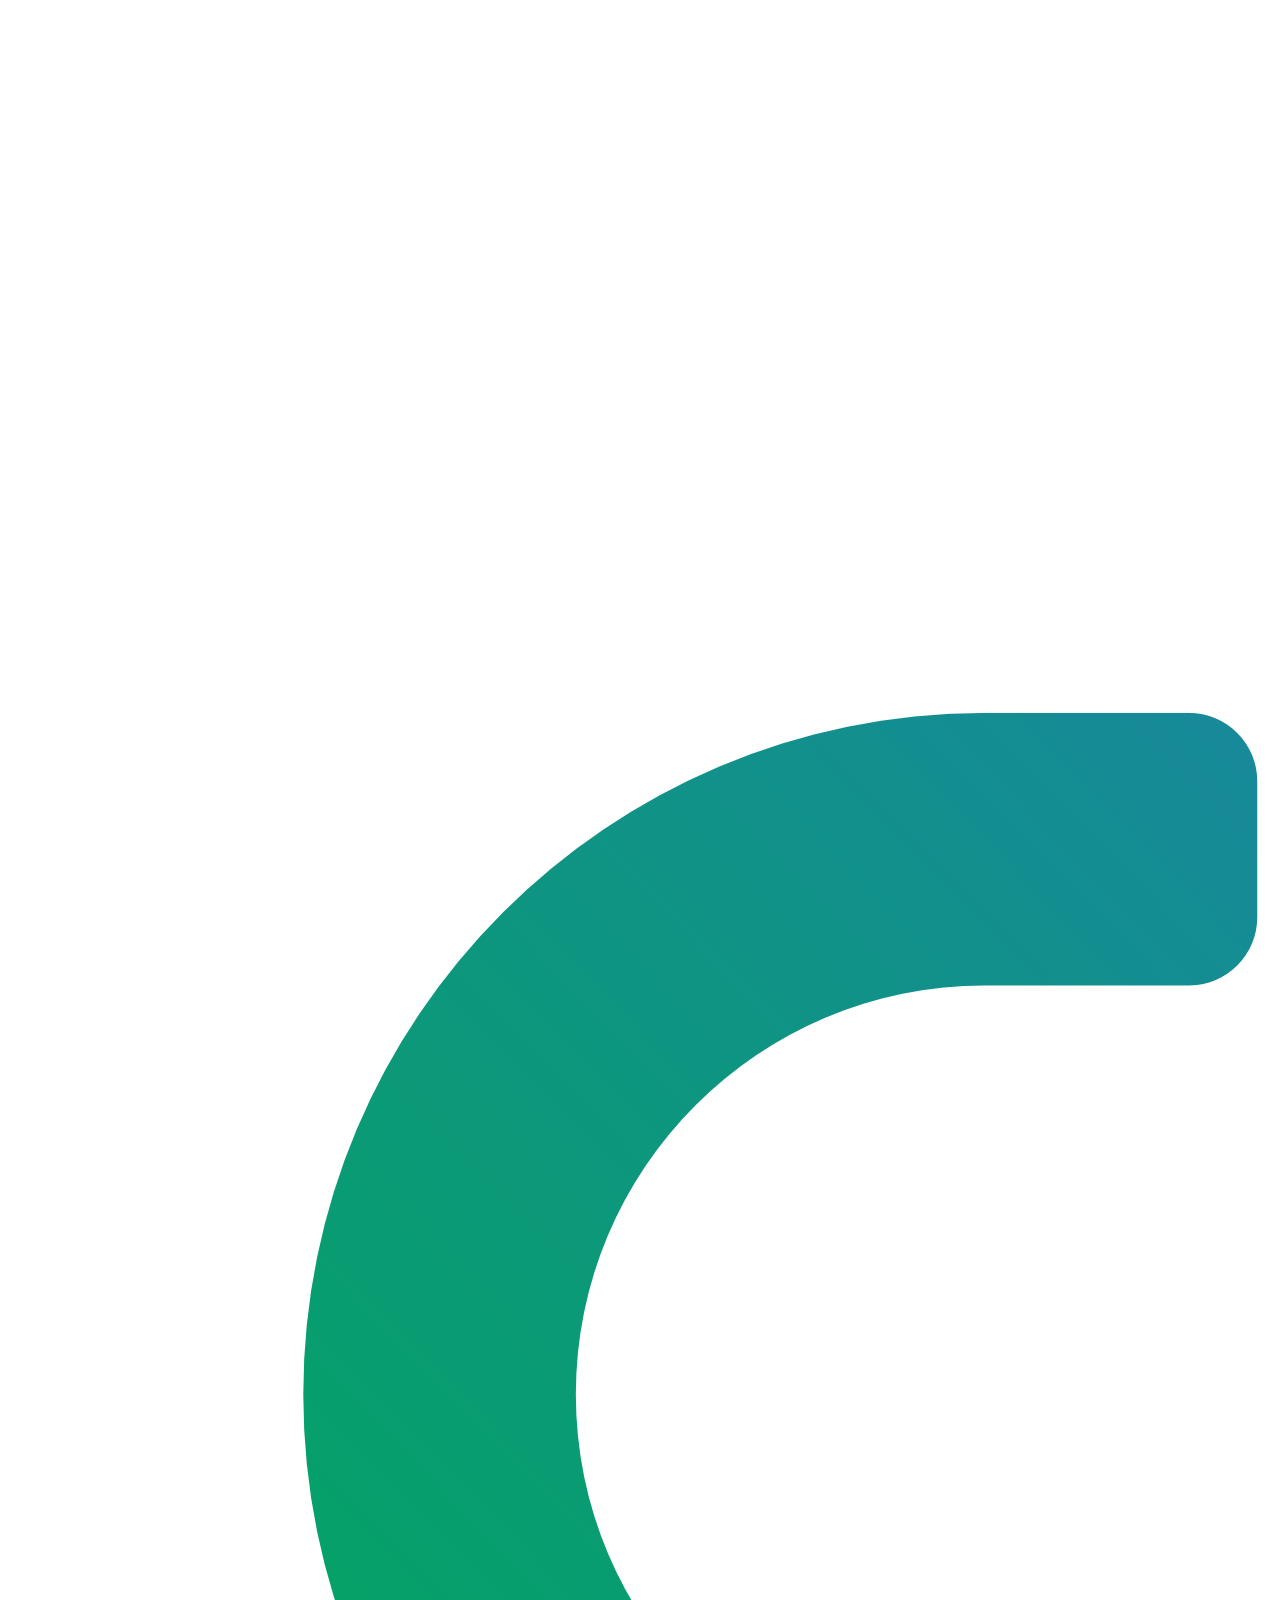
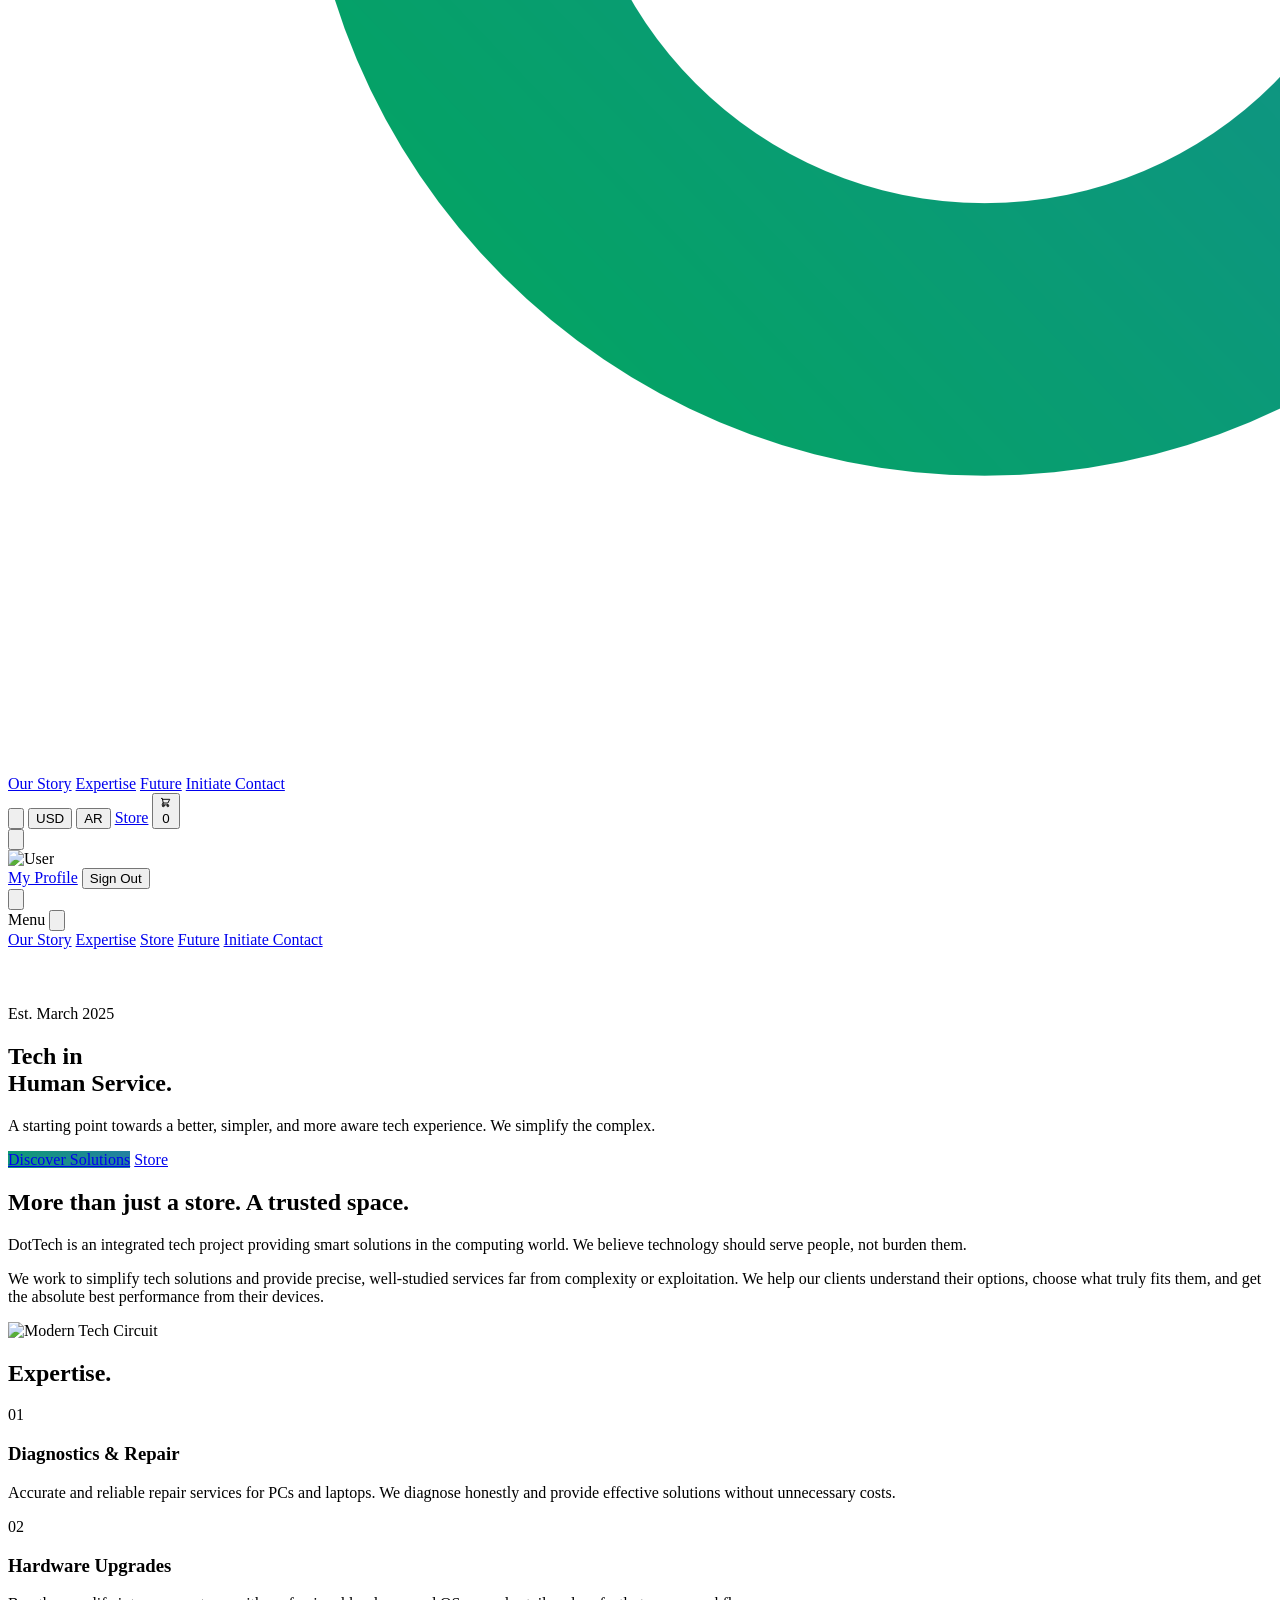
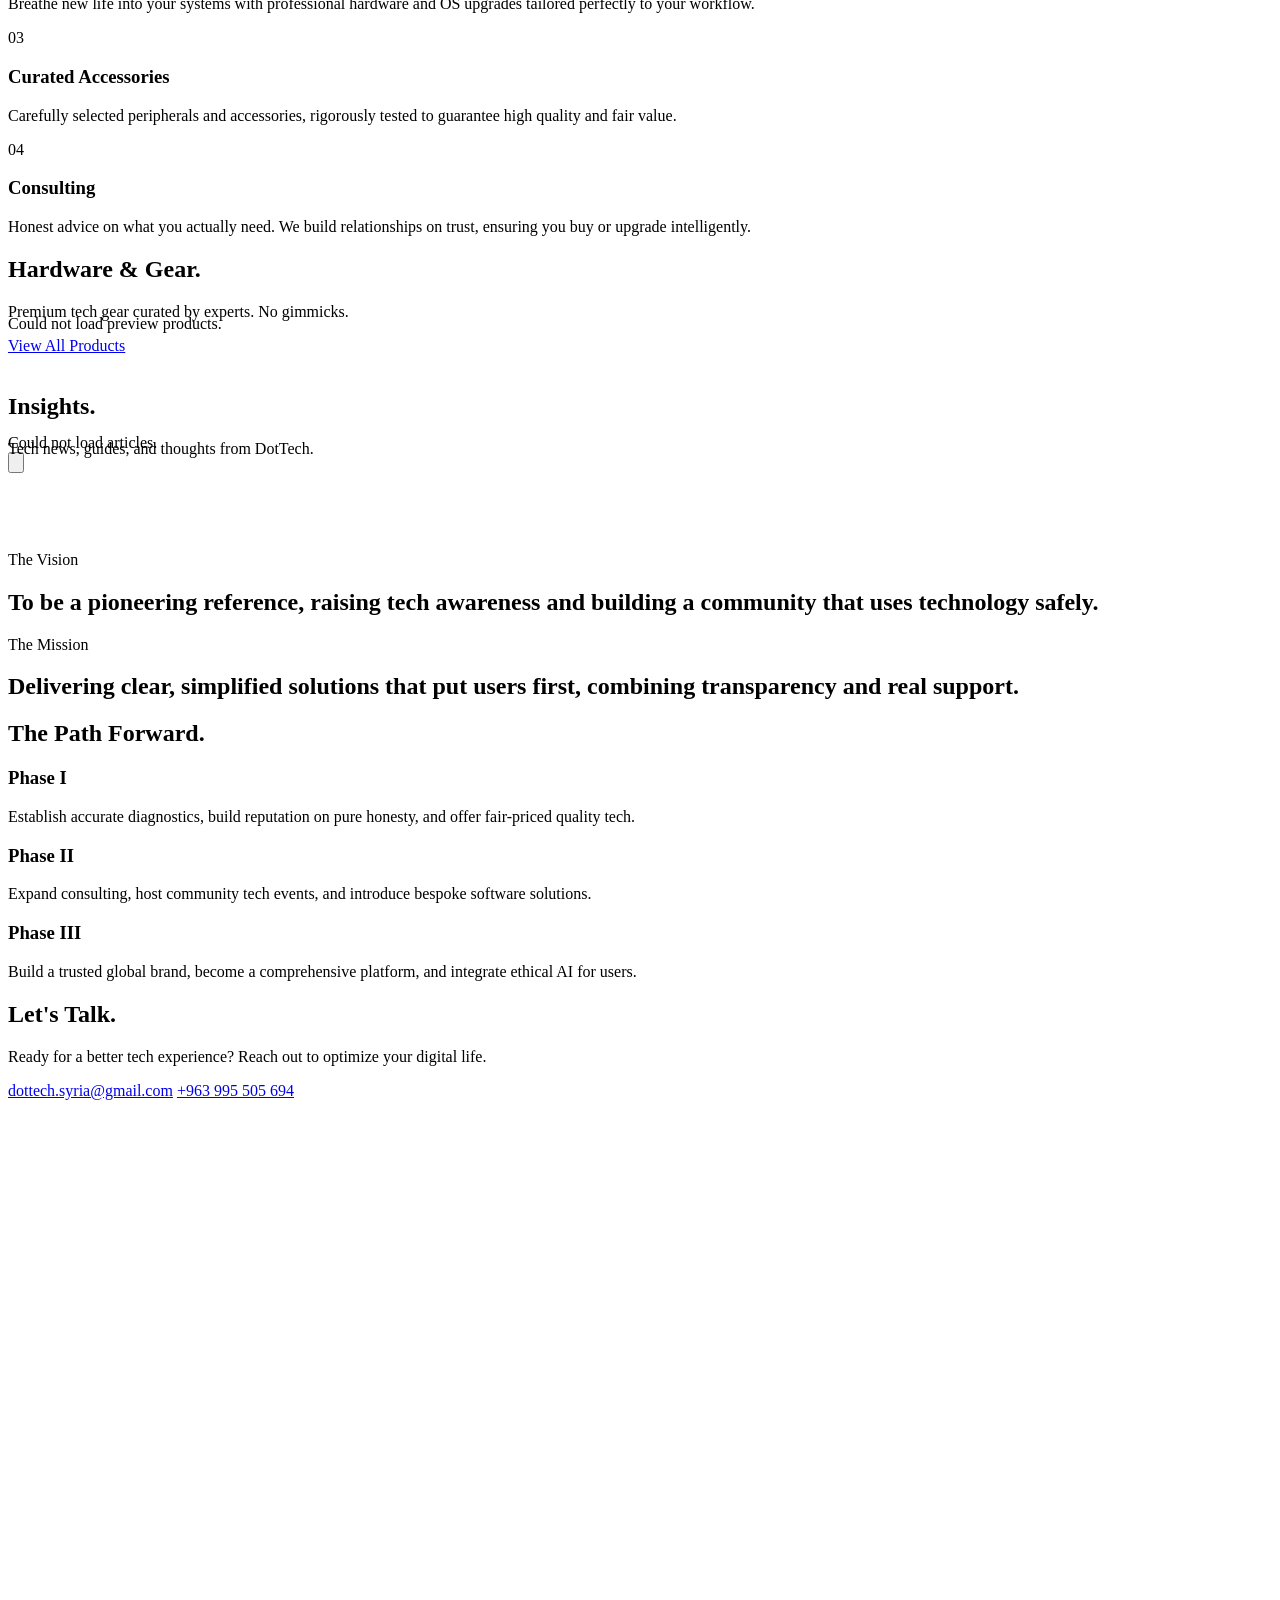
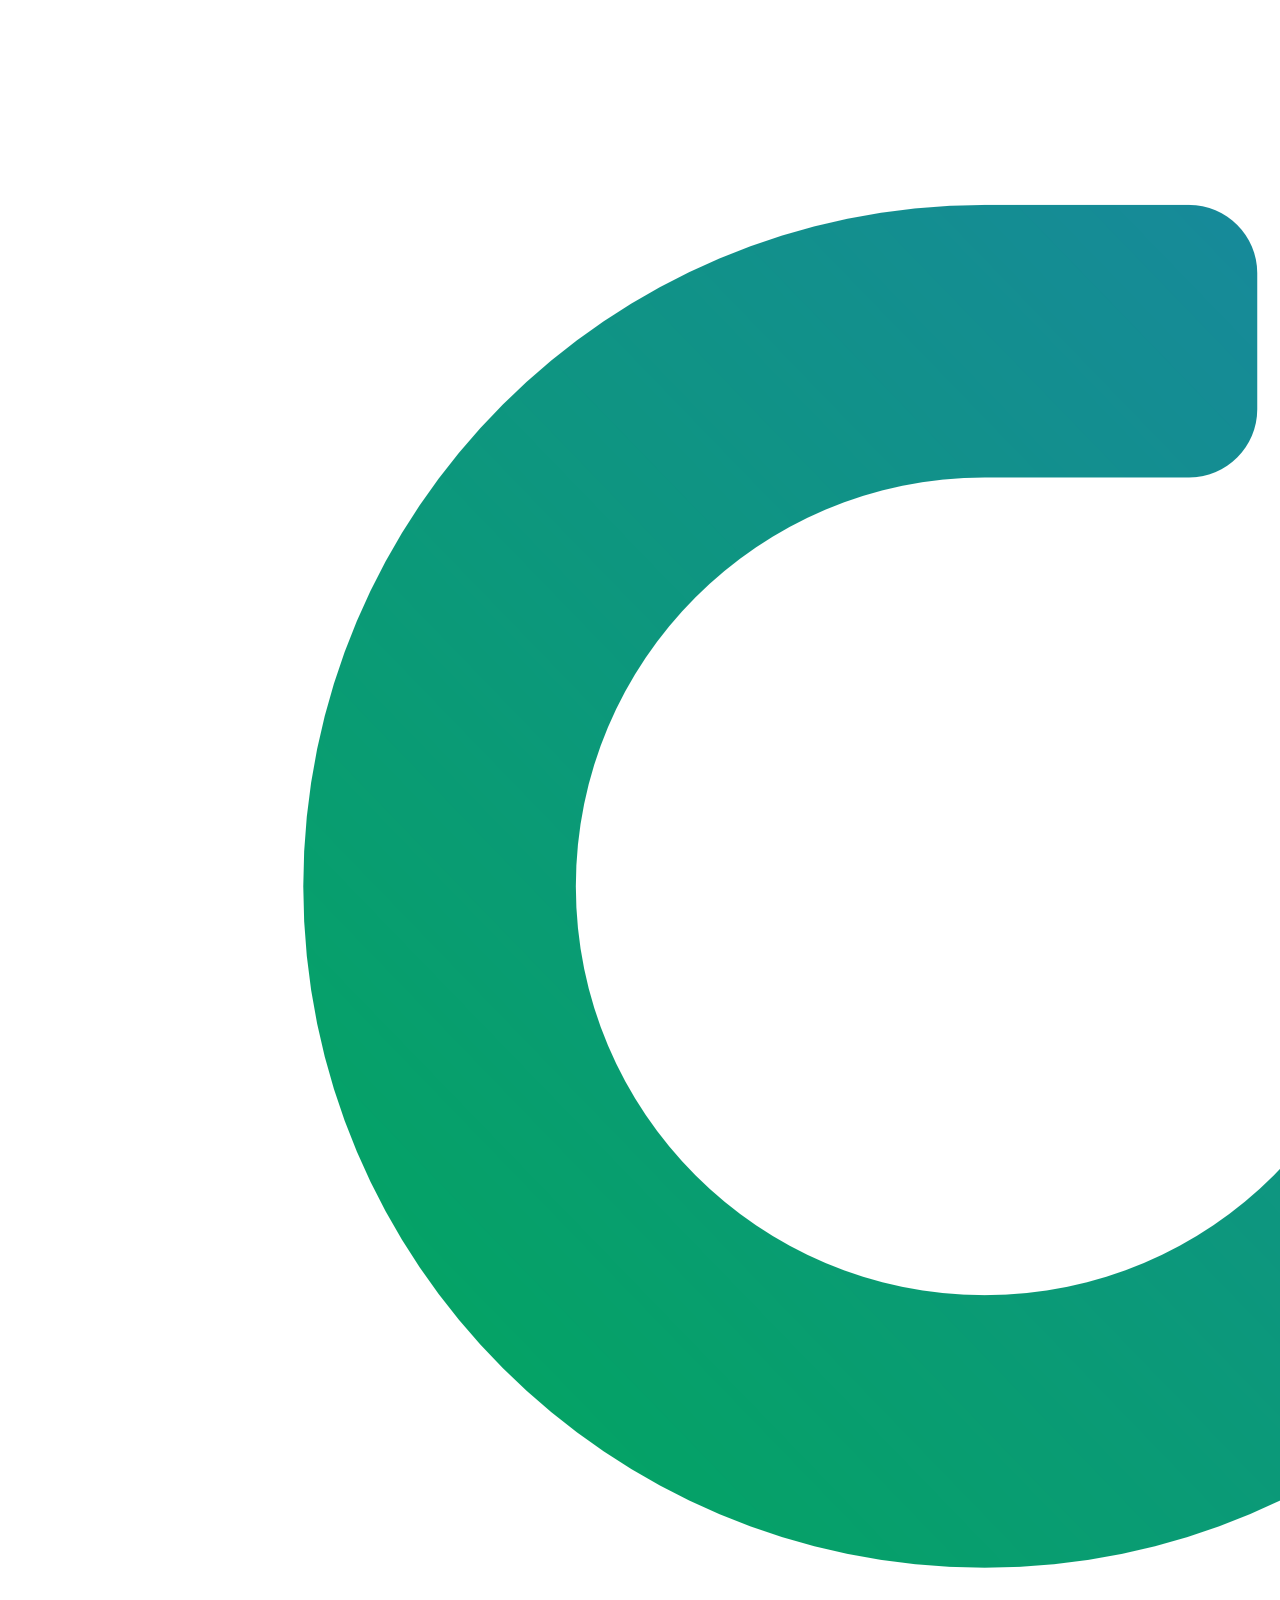
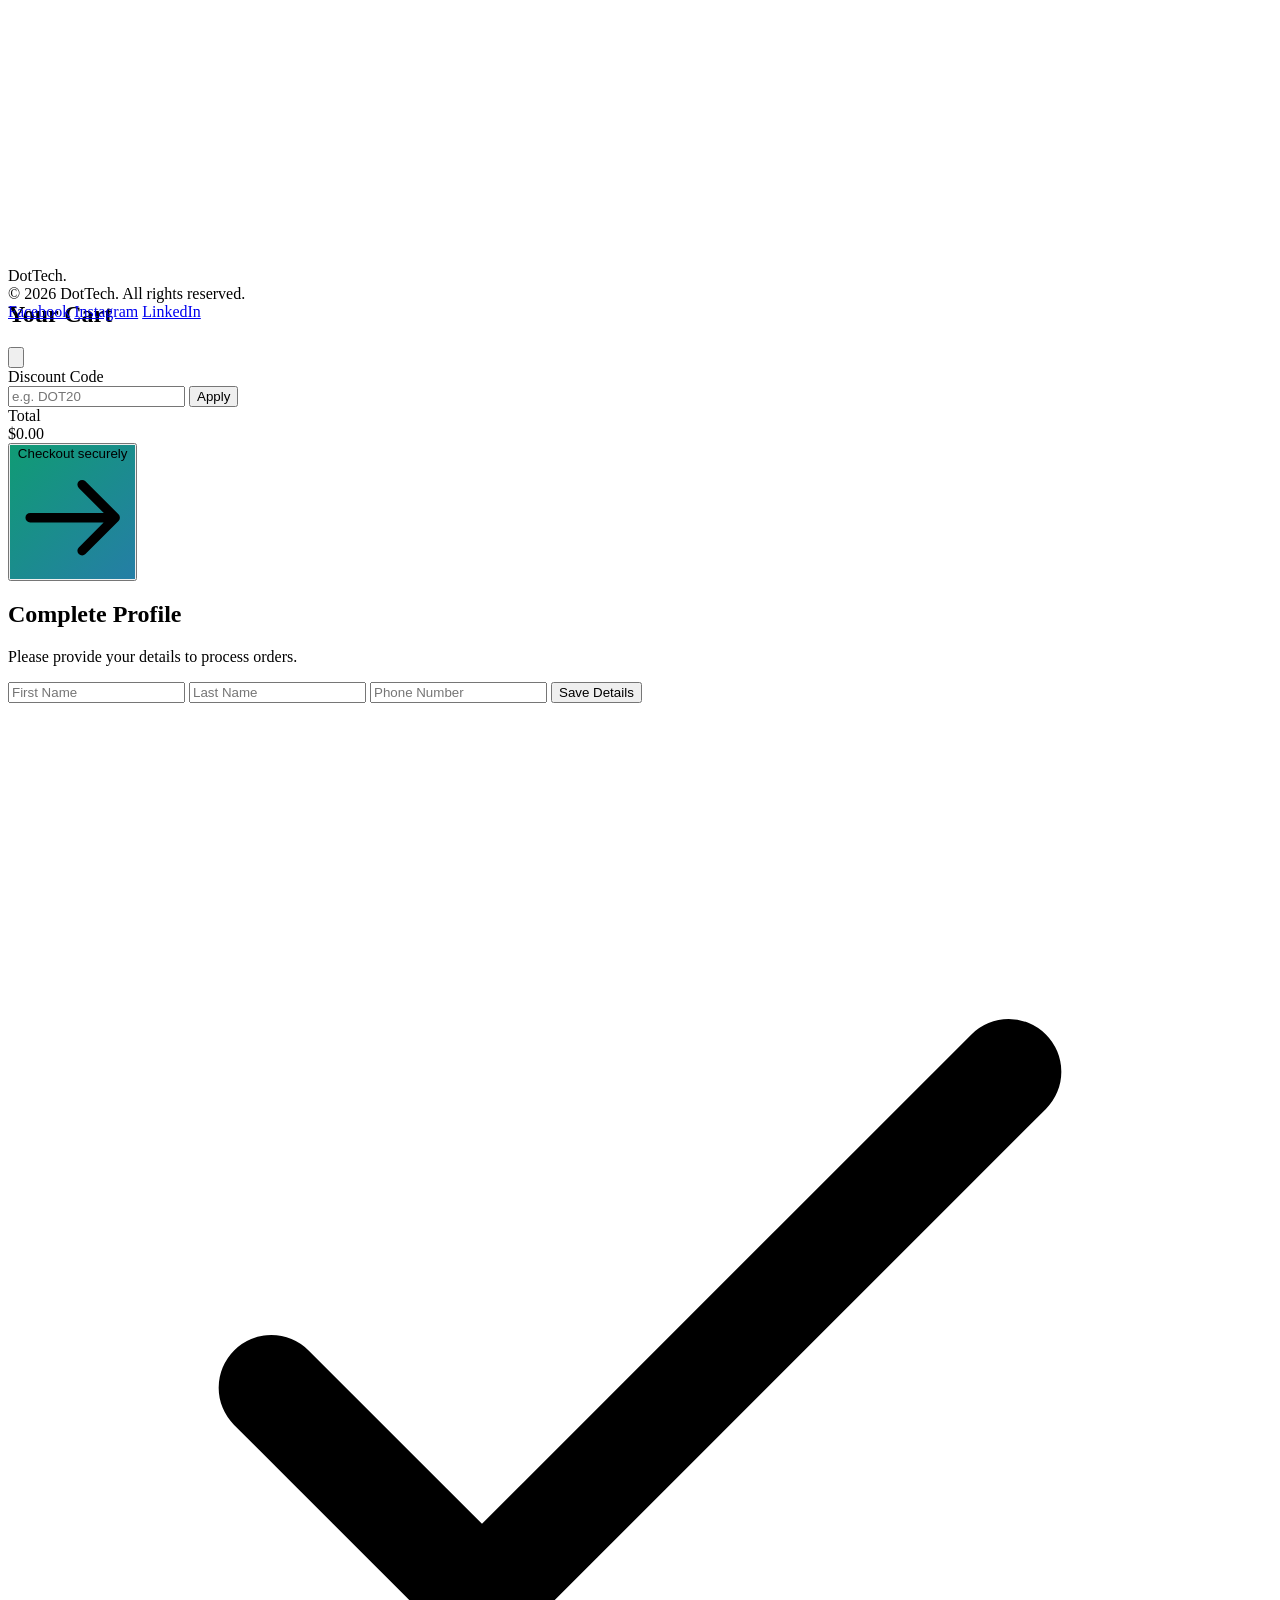
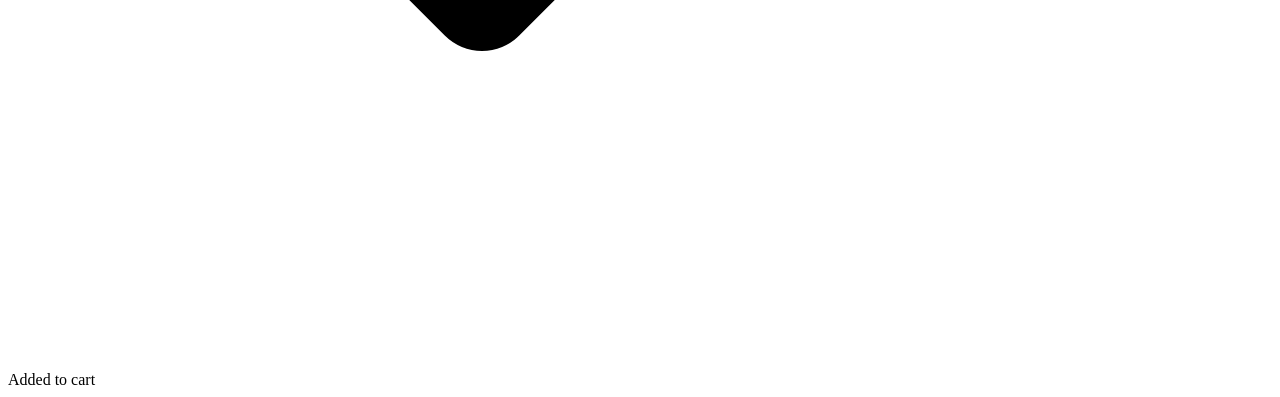
==== index.html @ 460f8773 "Update index.html" ====
<!DOCTYPE html>
<html lang="en" dir="ltr" class="scroll-smooth">
<head>
    <meta charset="UTF-8">
    <meta name="viewport" content="width=device-width, initial-scale=1.0">
    <title>DotTech | The Future of Tech</title>
    
    <!-- Next-Gen Typography -->
    <link rel="preconnect" href="https://fonts.googleapis.com">
    <link rel="preconnect" href="https://fonts.gstatic.com" crossorigin>
    <link href="https://fonts.googleapis.com/css2?family=Inter:wght@300;400;500&family=Outfit:wght@200;400;600;800&family=Tajawal:wght@300;400;500;700;800&display=swap" rel="stylesheet">
    
    <!-- Markdown Parser -->
    <script src="https://cdn.jsdelivr.net/npm/marked/marked.min.js"></script>

    <!-- Tailwind CSS -->
    <script src="https://cdn.tailwindcss.com"></script>
    <script>
        tailwind.config = {
            darkMode: 'class',
            theme: {
                extend: {
                    colors: {
                        brand: { green: '#109B74', teal: '#1B8A98', blue: '#257EA6' }
                    },
                    fontFamily: {
                        sans: ['Inter', 'sans-serif'],
                        display: ['Outfit', 'sans-serif'],
                        arabic: ['Tajawal', 'sans-serif'],
                    }
                }
            }
        }
    </script>
    <style>
        .btn-elegant {
            position: relative;
            overflow: hidden;
            transition: all 0.5s ease;
            z-index: 1;
        }
        
        .btn-elegant::before {
            content: '';
            position: absolute;
            top: 0;
            left: 0;
            width: 100%;
            height: 100%;
            background: linear-gradient(135deg, #109B74 0%, #257EA6 100%);
            z-index: -1;
            transition: opacity 0.5s ease;
            opacity: 1;
        }
        
        .btn-elegant:hover::before { opacity: 0.8; }

        html.dark body { background-color: #050505; color: #f3f4f6; }
        html.dark .glass-nav { background: rgba(5, 5, 5, 0.85) !important; border-bottom-color: rgba(255, 255, 255, 0.05) !important; }
        
        html.dark .bg-white\/80 { background-color: rgba(10, 10, 10, 0.8) !important; }
        html.dark .bg-white\/50 { background-color: rgba(10, 10, 10, 0.5) !important; border-color: rgba(255,255,255,0.1) !important; }
        html.dark .bg-white\/90 { background-color: rgba(10, 10, 10, 0.9) !important; border-color: rgba(255,255,255,0.05) !important; }
        html.dark .bg-\[\#FAFAFA\]\/90 { background-color: rgba(15, 15, 15, 0.9) !important; }
        
        html.dark .bg-white, html.dark #profile-modal-inner, html.dark #article-modal-inner, html.dark #user-dropdown, html.dark #mobile-menu, html.dark #cart-drawer { background-color: #0a0a0a !important; border-color: rgba(255,255,255,0.08) !important; }
        html.dark .bg-gray-50 { background-color: #111111 !important; }
        html.dark .bg-\[\#FAFAFA\] { background-color: #111111 !important; }
        
        html.dark .text-gray-900, html.dark .text-gray-800 { color: #ffffff !important; }
        html.dark .text-gray-700 { color: #f4f4f5 !important; }
        html.dark .text-gray-600, html.dark .text-gray-500 { color: #a1a1aa !important; }
        html.dark .text-gray-400 { color: #888888 !important; }
        
        html.dark .border-gray-100, html.dark .border-gray-200, html.dark .border-gray-300 { border-color: rgba(255,255,255,0.08) !important; }
        
        html.dark input, html.dark select, html.dark textarea { background-color: #111111 !important; border-color: rgba(255,255,255,0.1) !important; color: #ffffff !important; }
        html.dark input:focus, html.dark select:focus, html.dark textarea:focus { border-color: #109B74 !important; background-color: #151515 !important; }
        
        html.dark .product-card, html.dark .bento-card { background: #111111 !important; border-color: rgba(255, 255, 255, 0.05) !important; }
        html.dark .product-card:hover, html.dark .bento-card:hover { border-color: rgba(16, 155, 116, 0.4) !important; background: #151515 !important; }
        html.dark .product-img-wrapper, html.dark .bento-card .bg-gray-50 { background-color: #1a1a1a !important; }
        html.dark .hover\:bg-gray-50:hover, html.dark .hover\:bg-gray-100:hover { background-color: #1a1a1a !important; }
        
        html.dark #cart-items-container .bg-white { background-color: #111111 !important; border-color: rgba(255,255,255,0.05) !important; }
        
        html.dark .markdown-body h1, html.dark .markdown-body h2, html.dark .markdown-body h3, html.dark .markdown-body strong { color: #ffffff !important; }
        html.dark .markdown-body p, html.dark .markdown-body ul, html.dark .markdown-body ol { color: #a1a1aa !important; }
        
        html.dark .logo-img { filter: none !important; }

        html.dark .mix-blend-multiply { mix-blend-mode: normal !important; }
        html.dark .product-img-wrapper, html.dark .bento-card .bg-gray-50, html.dark #cart-items-container img { background-color: #f8f9fa !important; padding: 0.5rem; }

        #canvas-container { position: fixed; top: 0; left: 0; width: 100vw; height: 100vh; z-index: -10; pointer-events: none; opacity: 0.5; }
        .custom-scrollbar::-webkit-scrollbar { width: 6px; }
        
        html.dark .service-row { border-color: rgba(255,255,255,0.08); }
        html.dark .service-row:hover { border-color: #109B74; }

        .reveal { opacity: 100; transform: translateY(40px); transition: all 1.2s cubic-bezier(0.16, 1, 0.3, 1); }
        .reveal.active { opacity: 1; transform: translateY(0); }
        .delay-100 { transition-delay: 100ms; }
        .delay-200 { transition-delay: 200ms; }
    </style>
</head>
<body class="bg-white text-gray-900 transition-colors duration-300">

    <div id="canvas-container"></div>

    <nav class="fixed w-full top-0 z-50 glass-nav transition-all duration-300">
        <div class="max-w-screen-2xl mx-auto px-6 lg:px-12 py-4 flex items-center justify-between">
            <a href="index.html" class="flex items-center gap-3 group">
                <img src="./logo.png" alt="DotTech Logo" class="h-7 sm:h-8 object-contain transition-transform group-hover:scale-105 logo-img" onerror="this.outerHTML='<span class=\'font-display font-bold text-2xl tracking-tighter text-gradient\'>DotTech.</span>'">
            </a>
            
            <div class="hidden md:flex items-center gap-8 lg:gap-10 font-sans text-sm font-medium tracking-wide">
                <a href="#about" class="text-gray-900 hover:text-brand-green transition-colors" data-i18n="nav_story">Our Story</a>
                <a href="#services" class="text-gray-900 hover:text-brand-green transition-colors" data-i18n="nav_expertise">Expertise</a>
                <a href="#vision" class="text-gray-900 hover:text-brand-green transition-colors" data-i18n="nav_future">Future</a>
                <a href="#contact" class="text-gray-900 hover:text-brand-green transition-colors" data-i18n="nav_contact">Initiate Contact</a>
            </div>

            <div class="flex items-center gap-5">
                <button onclick="toggleTheme()" id="theme-toggle-btn" class="text-gray-500 hover:text-brand-green transition-colors p-1"></button>

                <!-- Added Currency Toggle to Match Store -->
                <button onclick="toggleCurrency()" id="curr-toggle-btn" class="font-sans text-xs font-bold tracking-widest px-2 py-1.5 rounded-md hover:bg-gray-100 dark:hover:bg-gray-800 transition-all text-gray-600 dark:text-gray-400 hidden md:block">USD</button>

                <button onclick="toggleLanguage()" id="lang-toggle-btn" class="font-sans text-xs font-bold tracking-widest uppercase border border-gray-300 dark:border-gray-700 px-3 py-1 rounded-full hover:border-brand-green hover:text-brand-green transition-all">AR</button>
                <a href="store.html" class="hidden md:block text-sm font-medium tracking-wide hover:text-brand-green transition-colors" data-i18n="nav_store">Store</a>
                
                <button onclick="toggleCart()" class="relative text-gray-900 hover:text-brand-green transition-colors group ml-2">
                    <svg class="w-5 h-5 transition-transform group-hover:scale-110" fill="none" stroke="currentColor" viewBox="0 0 24 24"><path stroke-linecap="round" stroke-linejoin="round" stroke-width="2" d="M3 3h2l.4 2M7 13h10l4-8H5.4M7 13L5.4 5M7 13l-2.293 2.293c-.63.63-.184 1.707.707 1.707H17m0 0a2 2 0 100 4 2 2 0 000-4zm-8 2a2 2 0 11-4 0 2 2 0 014 0z"></path></svg>
                    <span id="cart-badge" class="absolute -top-1.5 -right-2 bg-brand-green text-white text-[9px] font-bold px-1.5 py-0.5 rounded-full shadow-sm">0</span>
                </button>

                <div class="relative pl-4 ml-2 border-l border-gray-200 dark:border-gray-700" id="auth-wrapper">
                    <button id="auth-login-btn" onclick="window.location.href='auth.html'" class="text-gray-900 hover:text-brand-green transition-all hover:scale-110 flex items-center">
                        <svg class="w-5 h-5" fill="none" stroke="currentColor" viewBox="0 0 24 24"><path stroke-linecap="round" stroke-linejoin="round" stroke-width="2" d="M16 7a4 4 0 11-8 0 4 4 0 018 0zM12 14a7 7 0 00-7 7h14a7 7 0 00-7-7z"></path></svg>
                    </button>
                    <div id="user-profile-menu" class="hidden items-center cursor-pointer group" onclick="toggleUserDropdown()">
                        <img id="user-avatar" src="" class="w-7 h-7 rounded-full border border-gray-200 dark:border-gray-700 object-cover" alt="User">
                        <div id="user-dropdown" class="absolute top-10 ltr:right-0 rtl:left-0 bg-white border border-gray-100 rounded-xl shadow-xl py-2 w-48 hidden opacity-0 transition-opacity">
                            <a href="profile.html" class="block w-full text-left px-4 py-2 text-sm text-gray-700 hover:bg-gray-50 hover:text-brand-green transition-colors border-b border-gray-50 dark:border-gray-800">My Profile</a>
                            <button onclick="window.authAPI.logout()" class="w-full text-left px-4 py-2 text-sm text-red-600 hover:bg-red-50 dark:hover:bg-red-900/20 transition-colors">Sign Out</button>
                        </div>
                    </div>
                </div>

                <button onclick="toggleMobileMenu()" class="lg:hidden text-gray-900 hover:text-brand-green transition-colors pl-2">
                    <svg class="w-6 h-6" fill="none" stroke="currentColor" viewBox="0 0 24 24"><path stroke-linecap="round" stroke-linejoin="round" stroke-width="2" d="M4 6h16M4 12h16M4 18h16"></path></svg>
                </button>
            </div>
        </div>
    </nav>
    <div id="mobile-menu" class="fixed inset-0 bg-white/95 backdrop-blur-md z-[100] transform translate-x-full rtl:-translate-x-full transition-transform duration-300 flex flex-col hidden dark:bg-[#050505]/95">
        <div class="p-6 flex items-center justify-between border-b border-gray-100 dark:border-gray-800">
            <span class="font-display font-bold text-2xl text-gradient">Menu</span>
            <button onclick="toggleMobileMenu()" class="p-2 text-gray-500 hover:text-gray-900 hover:bg-gray-100 dark:hover:bg-gray-800 rounded-full transition-colors"><svg class="w-6 h-6" fill="none" stroke="currentColor" viewBox="0 0 24 24"><path stroke-linecap="round" stroke-linejoin="round" stroke-width="2" d="M6 18L18 6M6 6l12 12"></path></svg></button>
        </div>
        <div class="flex flex-col p-6 gap-6 font-display text-xl">
            <a href="index.html#about" onclick="toggleMobileMenu()" class="text-gray-900 hover:text-brand-green" data-i18n="nav_story">Our Story</a>
            <a href="index.html#services" onclick="toggleMobileMenu()" class="text-gray-900 hover:text-brand-green" data-i18n="nav_expertise">Expertise</a>
            <a href="store.html" onclick="toggleMobileMenu()" class="text-brand-green" data-i18n="nav_store">Store</a>
            <a href="index.html#vision" onclick="toggleMobileMenu()" class="text-gray-900 hover:text-brand-green" data-i18n="nav_future">Future</a>
            <a href="index.html#contact" onclick="toggleMobileMenu()" class="text-gray-900 hover:text-brand-green" data-i18n="nav_contact">Initiate Contact</a>
        </div>
    </div>

    <!-- Hero Section -->
    <section class="relative pt-32 md:pt-40 lg:pt-56 pb-20 lg:pb-32">
        <div class="max-w-screen-2xl mx-auto px-6 lg:px-12 w-full">
            <div class="max-w-4xl reveal">
                <p class="font-sans text-brand-teal tracking-[0.2em] text-sm font-medium uppercase mb-6" data-i18n="hero_est">Est. March 2025</p>
                <h1 class="font-display text-5xl md:text-7xl lg:text-[7.5rem] font-semibold leading-[1.1] md:leading-[0.9] tracking-tighter text-gray-900 mb-8" data-i18n="hero_title">
                    Tech in <br>
                    <span class="text-gradient italic font-light">Human</span> Service.
                </h1>
                <p class="font-sans text-lg md:text-xl text-gray-500 max-w-xl font-light leading-relaxed mb-12" data-i18n="hero_desc">
                    A starting point towards a better, simpler, and more aware tech experience. We simplify the complex.
                </p>
                <div class="flex gap-4 flex-wrap">
                    <a href="#services" class="btn-elegant text-white px-8 md:px-10 py-3 md:py-4 rounded-full font-sans text-xs md:text-sm tracking-widest uppercase transition-transform hover:scale-105 inline-block shadow-2xl shadow-brand-green/20" data-i18n="hero_btn">
                        Discover Solutions
                    </a>
                    <a href="store.html" class="px-8 md:px-10 py-3 md:py-4 rounded-full font-sans text-xs md:text-sm tracking-widest uppercase transition-all inline-block border border-gray-300 text-gray-800 dark:border-gray-700 dark:text-gray-300 hover:border-gray-800 hover:bg-gray-50 dark:hover:bg-gray-800 bg-white/50 dark:bg-black/50 backdrop-blur-sm" data-i18n="nav_store">
                        Store
                    </a>
                </div>
            </div>
        </div>
    </section>

    <!-- Sections (Truncated for brevity, perfectly working as before) -->
    <!-- ... About, Services ... -->
    <section id="about" class="py-24 md:py-32 lg:py-40 bg-white/80 backdrop-blur-md border-t border-gray-100">
        <div class="max-w-screen-2xl mx-auto px-6 lg:px-12">
            <div class="grid lg:grid-cols-2 gap-12 lg:gap-24 items-center">
                <div class="reveal">
                    <h2 class="font-display text-3xl md:text-4xl lg:text-5xl font-semibold tracking-tight mb-6 md:mb-8" data-i18n="about_title">More than just a store. A trusted space.</h2>
                    <p class="font-sans text-lg md:text-xl text-gray-500 font-light leading-relaxed mb-6" data-i18n="about_p1">
                        DotTech is an integrated tech project providing smart solutions in the computing world. We believe technology should serve people, not burden them. 
                    </p>
                    <p class="font-sans text-base md:text-lg text-gray-400 font-light leading-relaxed" data-i18n="about_p2">
                        We work to simplify tech solutions and provide precise, well-studied services far from complexity or exploitation. We help our clients understand their options, choose what truly fits them, and get the absolute best performance from their devices.
                    </p>
                </div>
                <div class="reveal delay-100 relative mt-8 lg:mt-0">
                    <div class="absolute -right-4 md:-right-6 -bottom-4 md:-bottom-6 w-24 md:w-32 h-24 md:h-32 bg-brand-green/10 rounded-full blur-xl md:blur-2xl"></div>
                    <img src="https://images.unsplash.com/photo-1518770660439-4636190af475?q=80&w=2070&auto=format&fit=crop" alt="Modern Tech Circuit" class="w-full aspect-[4/3] object-cover img-mask relative z-10 filter grayscale-[20%] hover:grayscale-0 transition-all duration-700 rounded-3xl shadow-xl">
                </div>
            </div>
        </div>
    </section>

    <!-- Services ... -->
    <section id="services" class="py-24 md:py-32 lg:py-40 bg-[#FAFAFA]/90 backdrop-blur-md">
        <div class="max-w-screen-2xl mx-auto px-6 lg:px-12">
            <div class="mb-16 md:mb-24 reveal">
                <h2 class="font-display text-4xl md:text-5xl lg:text-7xl font-semibold tracking-tighter" data-i18n="srv_title">Expertise.</h2>
            </div>
            <div class="border-t border-gray-200 dark:border-gray-800">
                <div class="service-row py-8 md:py-12 flex flex-col md:flex-row md:items-center justify-between gap-4 md:gap-6 reveal">
                    <div class="flex items-start gap-4 md:gap-8 md:w-1/2">
                        <span class="service-num font-display text-xs md:text-sm font-bold tracking-widest text-gray-300 dark:text-gray-600 mt-1 md:mt-2 transition-colors">01</span>
                        <h3 class="font-display text-2xl md:text-3xl lg:text-4xl font-medium tracking-tight" data-i18n="srv_1_t">Diagnostics & Repair</h3>
                    </div>
                    <div class="md:w-1/2"><p class="font-sans text-base md:text-lg text-gray-500 font-light leading-relaxed" data-i18n="srv_1_d">Accurate and reliable repair services for PCs and laptops. We diagnose honestly and provide effective solutions without unnecessary costs.</p></div>
                </div>
                <div class="service-row py-8 md:py-12 flex flex-col md:flex-row md:items-center justify-between gap-4 md:gap-6 reveal">
                    <div class="flex items-start gap-4 md:gap-8 md:w-1/2">
                        <span class="service-num font-display text-xs md:text-sm font-bold tracking-widest text-gray-300 dark:text-gray-600 mt-1 md:mt-2 transition-colors">02</span>
                        <h3 class="font-display text-2xl md:text-3xl lg:text-4xl font-medium tracking-tight" data-i18n="srv_2_t">Hardware Upgrades</h3>
                    </div>
                    <div class="md:w-1/2"><p class="font-sans text-base md:text-lg text-gray-500 font-light leading-relaxed" data-i18n="srv_2_d">Breathe new life into your systems with professional hardware and OS upgrades tailored perfectly to your workflow.</p></div>
                </div>
                <div class="service-row py-8 md:py-12 flex flex-col md:flex-row md:items-center justify-between gap-4 md:gap-6 reveal">
                    <div class="flex items-start gap-4 md:gap-8 md:w-1/2">
                        <span class="service-num font-display text-xs md:text-sm font-bold tracking-widest text-gray-300 dark:text-gray-600 mt-1 md:mt-2 transition-colors">03</span>
                        <h3 class="font-display text-2xl md:text-3xl lg:text-4xl font-medium tracking-tight" data-i18n="srv_3_t">Curated Accessories</h3>
                    </div>
                    <div class="md:w-1/2"><p class="font-sans text-base md:text-lg text-gray-500 font-light leading-relaxed" data-i18n="srv_3_d">Carefully selected peripherals and accessories, rigorously tested to guarantee high quality and fair value.</p></div>
                </div>
                <div class="service-row py-8 md:py-12 flex flex-col md:flex-row md:items-center justify-between gap-4 md:gap-6 reveal">
                    <div class="flex items-start gap-4 md:gap-8 md:w-1/2">
                        <span class="service-num font-display text-xs md:text-sm font-bold tracking-widest text-gray-300 dark:text-gray-600 mt-1 md:mt-2 transition-colors">04</span>
                        <h3 class="font-display text-2xl md:text-3xl lg:text-4xl font-medium tracking-tight" data-i18n="srv_4_t">Consulting</h3>
                    </div>
                    <div class="md:w-1/2"><p class="font-sans text-base md:text-lg text-gray-500 font-light leading-relaxed" data-i18n="srv_4_d">Honest advice on what you actually need. We build relationships on trust, ensuring you buy or upgrade intelligently.</p></div>
                </div>
            </div>
        </div>
    </section>

    <!-- Store Preview -->
    <section class="py-24 md:py-32 lg:py-40 bg-white/80 backdrop-blur-md relative border-t border-gray-100">
        <div class="max-w-screen-2xl mx-auto px-6 lg:px-12">
            <div class="flex flex-col md:flex-row md:items-end justify-between mb-16 md:mb-20 reveal gap-4 md:gap-6">
                <div>
                    <h2 class="font-display text-4xl md:text-5xl lg:text-7xl font-semibold tracking-tighter" data-i18n="store_title">Hardware & Gear.</h2>
                    <p class="font-sans text-lg md:text-xl text-gray-500 font-light mt-2 md:mt-4" data-i18n="store_desc">Premium tech gear curated by experts. No gimmicks.</p>
                </div>
                <a href="store.html" class="font-sans text-sm font-bold tracking-widest uppercase border-b border-gray-900 pb-1 hover:text-brand-green hover:border-brand-green transition-colors w-fit" data-i18n="store_view_all">View All Products</a>
            </div>
            <div id="preview-store-grid" class="grid grid-cols-1 sm:grid-cols-2 lg:grid-cols-4 gap-6 md:gap-8">
                <div class="col-span-full text-center py-10 text-gray-400 font-sans">Loading featured products...</div>
            </div>
        </div>
    </section>

    <!-- Articles Preview -->
    <section class="py-24 md:py-32 lg:py-40 bg-[#FAFAFA]/90 backdrop-blur-md relative border-t border-gray-100">
        <div class="max-w-screen-2xl mx-auto px-6 lg:px-12">
            <div class="mb-16 md:mb-20 reveal">
                <h2 class="font-display text-4xl md:text-5xl lg:text-7xl font-semibold tracking-tighter">Insights.</h2>
                <p class="font-sans text-lg md:text-xl text-gray-500 font-light mt-2 md:mt-4">Tech news, guides, and thoughts from DotTech.</p>
            </div>
            <div id="articles-grid" class="grid grid-cols-1 md:grid-cols-2 lg:grid-cols-3 gap-6 md:gap-8">
                <div class="col-span-full text-center py-10 text-gray-400 font-sans">Loading articles...</div>
            </div>
        </div>
    </section>

    <div id="article-modal" class="fixed inset-0 z-[120] hidden items-center justify-center opacity-0 transition-opacity duration-300 p-4 sm:p-6">
        <div class="absolute inset-0 bg-black/60 backdrop-blur-sm" onclick="closeArticleModal()"></div>
        <div class="bg-white rounded-3xl w-full max-w-4xl relative z-10 shadow-2xl flex flex-col max-h-[90vh] transform scale-95 transition-transform duration-300" id="article-modal-inner">
            <button onclick="closeArticleModal()" class="absolute top-4 right-4 z-20 p-2 bg-black/50 text-white rounded-full hover:bg-black/70 transition-colors backdrop-blur-md">
                <svg class="w-6 h-6" fill="none" stroke="currentColor" viewBox="0 0 24 24"><path stroke-linecap="round" stroke-linejoin="round" stroke-width="2" d="M6 18L18 6M6 6l12 12"></path></svg>
            </button>
            <div class="w-full h-48 md:h-64 lg:h-80 shrink-0">
                <img id="modal-img" src="" class="w-full h-full object-cover rounded-t-3xl">
            </div>
            <div class="p-6 sm:p-8 md:p-12 overflow-y-auto custom-scrollbar">
                <div class="text-brand-green text-xs md:text-sm font-bold tracking-widest uppercase mb-3 md:mb-4" id="modal-date"></div>
                <h2 class="font-display text-2xl sm:text-3xl md:text-4xl font-bold mb-6 md:mb-8 text-gray-900 leading-tight" id="modal-title"></h2>
                <div id="modal-content" class="font-sans text-base md:text-lg text-gray-600 font-light leading-relaxed markdown-body"></div>
            </div>
        </div>
    </div>

    <!-- Vision & Roadmap ... -->
    <section id="vision" class="py-24 md:py-32 lg:py-48 bg-white/90 backdrop-blur-md overflow-hidden border-t border-gray-100">
        <div class="max-w-screen-2xl mx-auto px-6 lg:px-12">
            <div class="grid md:grid-cols-2 gap-16 md:gap-24">
                <div class="reveal">
                    <p class="font-sans text-brand-green tracking-[0.2em] text-xs font-bold uppercase mb-6 md:mb-8" data-i18n="vis_label">The Vision</p>
                    <h2 class="font-display text-2xl md:text-3xl lg:text-4xl font-medium tracking-tight leading-tight text-gray-900" data-i18n="vis_desc">To be a pioneering reference, raising tech awareness and building a community that uses technology safely.</h2>
                </div>
                <div class="reveal delay-100 relative">
                    <div class="absolute -left-6 md:-left-12 -top-6 md:-top-12 w-16 md:w-24 h-16 md:h-24 border border-brand-teal rounded-full opacity-20"></div>
                    <p class="font-sans text-brand-blue tracking-[0.2em] text-xs font-bold uppercase mb-6 md:mb-8" data-i18n="mis_label">The Mission</p>
                    <h2 class="font-display text-2xl md:text-3xl lg:text-4xl font-medium tracking-tight leading-tight text-gray-900" data-i18n="mis_desc">Delivering clear, simplified solutions that put users first, combining transparency and real support.</h2>
                </div>
            </div>
        </div>
    </section>

    <section class="py-24 md:py-32 lg:py-48 bg-[#050505] text-white">
        <div class="max-w-screen-xl mx-auto px-6 lg:px-12">
            <h2 class="font-display text-4xl md:text-5xl lg:text-7xl font-semibold tracking-tighter mb-16 md:mb-24 reveal text-white" data-i18n="road_title">The Path Forward.</h2>
            <div class="grid md:grid-cols-3 gap-12 md:gap-8 relative">
                <div class="hidden md:block absolute top-6 left-0 w-full h-[1px] bg-gradient-to-r from-brand-green via-brand-blue to-transparent opacity-30"></div>
                <div class="reveal">
                    <div class="w-3 h-3 rounded-full bg-brand-green mb-6 md:mb-8 shadow-[0_0_15px_rgba(16,155,116,0.6)]"></div>
                    <h3 class="font-display text-xl md:text-2xl font-medium mb-3 md:mb-4" data-i18n="road_p1_t">Phase I</h3>
                    <p class="font-sans text-base md:text-lg text-gray-400 font-light leading-relaxed" data-i18n="road_p1_d">Establish accurate diagnostics, build reputation on pure honesty, and offer fair-priced quality tech.</p>
                </div>
                <div class="reveal delay-100">
                    <div class="w-3 h-3 rounded-full bg-brand-teal mb-6 md:mb-8 shadow-[0_0_15px_rgba(27,138,152,0.6)]"></div>
                    <h3 class="font-display text-xl md:text-2xl font-medium mb-3 md:mb-4" data-i18n="road_p2_t">Phase II</h3>
                    <p class="font-sans text-base md:text-lg text-gray-400 font-light leading-relaxed" data-i18n="road_p2_d">Expand consulting, host community tech events, and introduce bespoke software solutions.</p>
                </div>
                <div class="reveal delay-200">
                    <div class="w-3 h-3 rounded-full bg-brand-blue mb-6 md:mb-8 shadow-[0_0_15px_rgba(37,126,166,0.6)]"></div>
                    <h3 class="font-display text-xl md:text-2xl font-medium mb-3 md:mb-4" data-i18n="road_p3_t">Phase III</h3>
                    <p class="font-sans text-base md:text-lg text-gray-400 font-light leading-relaxed" data-i18n="road_p3_d">Build a trusted global brand, become a comprehensive platform, and integrate ethical AI for users.</p>
                </div>
            </div>
        </div>
    </section>

    <!-- Footer / Contact -->
    <footer id="contact" class="relative bg-white/90 backdrop-blur-md pt-24 md:pt-32 pb-12 z-10 border-t border-gray-100">
        <div class="max-w-screen-2xl mx-auto px-6 lg:px-12 relative z-10">
            <div class="flex flex-col lg:flex-row justify-between items-start lg:items-end gap-8 md:gap-12 mb-16 md:mb-24 reveal">
                <div class="max-w-xl">
                    <h2 class="font-display text-4xl md:text-5xl lg:text-7xl font-semibold tracking-tighter text-gray-900 mb-4 md:mb-6" data-i18n="contact_title">Let's Talk.</h2>
                    <p class="font-sans text-lg md:text-xl text-gray-500 font-light" data-i18n="contact_desc">Ready for a better tech experience? Reach out to optimize your digital life.</p>
                </div>
                <div class="flex flex-col gap-4 md:gap-6">
                    <a href="mailto:dottech.syria@gmail.com" class="font-display text-2xl sm:text-3xl md:text-4xl lg:text-5xl tracking-tight hover:text-brand-green transition-colors w-fit border-b-2 border-transparent hover:border-brand-green pb-1 md:pb-2" style="direction: ltr;">dottech.syria@gmail.com</a>
                    <a href="tel:+963995505694" class="font-display text-2xl sm:text-3xl md:text-4xl lg:text-5xl tracking-tight hover:text-brand-green transition-colors w-fit border-b-2 border-transparent hover:border-brand-green pb-1 md:pb-2" style="direction: ltr; display: inline-block;">+963 995 505 694</a>
                </div>
            </div>
            <div class="border-t border-gray-200 pt-8 flex flex-col md:flex-row justify-between items-center gap-6 reveal">
                <div class="flex items-center gap-2">
                    <img src="./logo.png" alt="DotTech" class="h-5 object-contain grayscale opacity-60 hover:grayscale-0 hover:opacity-100 transition-all" onerror="this.style.display='none'">
                    <span class="font-display font-semibold text-gray-900 tracking-tight">DotTech.</span>
                </div>
                <div class="font-sans text-xs md:text-sm text-gray-400" data-i18n="footer_rights">© 2026 DotTech. All rights reserved.</div>
                <div class="flex gap-6 md:gap-8 text-xs md:text-sm font-sans font-medium text-gray-500">
                    <a href="#" class="hover:text-gray-900 transition-colors">Facebook</a>
                    <a href="#" class="hover:text-gray-900 transition-colors">Instagram</a>
                    <a href="#" class="hover:text-gray-900 transition-colors">LinkedIn</a>
                </div>
            </div>
        </div>
    </footer>

    <!-- Cart Drawer -->
    <div id="cart-drawer" class="fixed top-0 bottom-0 ltr:right-0 rtl:left-0 w-full max-w-[400px] bg-white shadow-2xl z-[100] transform ltr:translate-x-full rtl:-translate-x-full transition-transform duration-300 flex flex-col">
        <div class="p-4 sm:p-6 border-b border-gray-100 flex items-center justify-between">
            <h2 class="font-display text-xl sm:text-2xl font-bold">Your Cart</h2>
            <button onclick="toggleCart()" class="p-2 hover:bg-gray-100 rounded-full transition-colors"><svg class="w-5 h-5" fill="none" stroke="currentColor" viewBox="0 0 24 24"><path stroke-linecap="round" stroke-linejoin="round" stroke-width="2" d="M6 18L18 6M6 6l12 12"></path></svg></button>
        </div>
        <div class="flex-1 overflow-y-auto p-4 sm:p-6 flex flex-col gap-4 custom-scrollbar" id="cart-items-container"></div>
        <div class="p-4 sm:p-6 border-t border-gray-100 bg-gray-50">
            <!-- Promo Code System -->
            <div class="mb-4 sm:mb-5 bg-white border border-gray-100 rounded-xl p-3 shadow-sm dark:bg-gray-800">
                <label class="block text-xs font-bold text-gray-500 uppercase tracking-widest mb-2">Discount Code</label>
                <div class="flex gap-2">
                    <input type="text" id="promo-code-input" placeholder="e.g. DOT20" class="w-full bg-gray-50 border border-gray-200 rounded-lg px-3 py-2 text-sm focus:border-brand-green focus:ring-1 focus:ring-brand-green outline-none uppercase font-mono tracking-wider">
                    <button onclick="applyPromo()" class="bg-gray-900 text-white px-4 py-2 rounded-lg text-sm font-bold hover:bg-brand-green transition-colors">Apply</button>
                </div>
                <div id="promo-message" class="text-xs font-bold mt-2 hidden"></div>
            </div>

            <div class="flex justify-between items-center font-display font-bold text-lg sm:text-xl mb-4 text-gray-900">
                <span>Total</span>
                <div class="text-end">
                    <div id="cart-original-total" class="text-xs sm:text-sm text-gray-400 line-through hidden mb-0.5"></div>
                    <div id="cart-total">$0.00</div>
                </div>
            </div>
            <button onclick="checkout()" class="w-full btn-elegant text-white font-semibold py-3 sm:py-4 rounded-xl shadow-lg hover:-translate-y-1 transition-all flex items-center justify-center gap-2 text-sm sm:text-base">
                Checkout securely <svg class="w-4 h-4" fill="none" stroke="currentColor" viewBox="0 0 24 24"><path stroke-linecap="round" stroke-linejoin="round" stroke-width="2" d="M14 5l7 7m0 0l-7 7m7-7H3"></path></svg>
            </button>
        </div>
    </div>
    <div id="cart-backdrop" onclick="toggleCart()" class="fixed inset-0 bg-black/20 backdrop-blur-sm z-[90] hidden opacity-0 transition-opacity duration-300"></div>

    <!-- Profile Modal -->
    <div id="profile-modal" class="fixed inset-0 z-[120] hidden items-center justify-center opacity-0 transition-opacity duration-300 px-4">
        <div class="absolute inset-0 bg-black/60 backdrop-blur-sm"></div>
        <div class="bg-white rounded-3xl w-full max-w-md relative z-10 shadow-2xl p-6 sm:p-8 transform scale-95 transition-transform duration-300" id="profile-modal-inner">
            <h2 class="font-display text-xl sm:text-2xl font-bold mb-2 text-gray-900">Complete Profile</h2>
            <p class="text-gray-500 text-xs sm:text-sm mb-6 font-sans">Please provide your details to process orders.</p>
            <input type="text" id="prof-fname" placeholder="First Name" class="w-full border border-gray-200 rounded-xl px-4 py-3 mb-4 focus:border-brand-green outline-none font-sans text-sm sm:text-base">
            <input type="text" id="prof-lname" placeholder="Last Name" class="w-full border border-gray-200 rounded-xl px-4 py-3 mb-4 focus:border-brand-green outline-none font-sans text-sm sm:text-base">
            <input type="tel" id="prof-phone" placeholder="Phone Number" class="w-full border border-gray-200 rounded-xl px-4 py-3 mb-6 focus:border-brand-green outline-none font-sans text-sm sm:text-base">
            <button onclick="window.dbAPI.saveProfile()" class="w-full bg-brand-green text-white font-semibold py-3 rounded-xl hover:shadow-lg transition-all font-sans text-sm sm:text-base">Save Details</button>
        </div>
    </div>

    <!-- Toast Notification -->
    <div id="toast" class="fixed bottom-6 right-6 transform translate-y-20 opacity-0 transition-all duration-300 bg-gray-900 text-white px-4 sm:px-6 py-3 sm:py-4 rounded-xl shadow-2xl z-[150] flex items-center gap-2 sm:gap-3 font-sans w-[calc(100%-3rem)] sm:w-auto">
        <svg class="w-4 h-4 sm:w-5 sm:h-5 text-brand-green shrink-0" fill="none" stroke="currentColor" viewBox="0 0 24 24"><path stroke-linecap="round" stroke-linejoin="round" stroke-width="2" d="M5 13l4 4L19 7"></path></svg>
        <span id="toast-msg" class="text-sm sm:text-base truncate">Added to cart</span>
    </div>

    <!-- Firebase Script (Scope Fixed) -->
    <script type="module">
        import { initializeApp } from "https://www.gstatic.com/firebasejs/11.6.1/firebase-app.js";
        import { getAuth, onAuthStateChanged, signOut } from "https://www.gstatic.com/firebasejs/11.6.1/firebase-auth.js";
        import { getFirestore, doc, getDoc, setDoc, collection, addDoc } from "https://www.gstatic.com/firebasejs/11.6.1/firebase-firestore.js";

        const firebaseConfig = {
            apiKey: "AIzaSyCV7G2oYqi5D2D94AkaWXUFQ3zEIgsg40s",
            authDomain: "dottech-website.firebaseapp.com",
            projectId: "dottech-website",
            storageBucket: "dottech-website.firebasestorage.app",
            messagingSenderId: "1081481170332",
            appId: "1:1081481170332:web:189c741dd1b21250b48c59",
            measurementId: "G-FL0H9KDFJ2"
        };

        const app = initializeApp(firebaseConfig);
        window.auth = getAuth(app);
        window.db = getFirestore(app);
        window.appId = 'dottech-store';

        window.dbAPI = {
            syncCart: async (cartItems) => {
                if(!window.auth.currentUser) return;
                await setDoc(doc(window.db, 'artifacts', window.appId, 'users', window.auth.currentUser.uid, 'cart', 'data'), { items: cartItems });
            },
            placeOrder: async (cartData) => {
                if(!window.auth.currentUser) { window.location.href = 'auth.html'; return; }
                try {
                    const profDoc = await getDoc(doc(window.db, 'artifacts', window.appId, 'users', window.auth.currentUser.uid, 'profile', 'info'));
                    if(!profDoc.exists() || !profDoc.data().phoneNumber) {
                        const pModal = document.getElementById('profile-modal');
                        pModal.classList.replace('hidden', 'flex');
                        setTimeout(() => { pModal.style.opacity = '1'; document.getElementById('profile-modal-inner').classList.replace('scale-95', 'scale-100'); }, 10);
                        alert("Please complete your profile details first to place an order.");
                        return false;
                    }

                    const userInfo = profDoc.data();
                    let baseTotal = cartData.reduce((sum, item) => sum + (parseFloat(item.price.replace(/[^0-9.]/g, '')) * item.qty), 0);
                    let finalAmount = baseTotal * (1 - window.currentDiscountRate);

                    await addDoc(collection(window.db, 'artifacts', window.appId, 'orders'), {
                        userId: window.auth.currentUser.uid,
                        customerName: `${userInfo.firstName || ''} ${userInfo.lastName || ''}`.trim(),
                        customerPhone: userInfo.phoneNumber,
                        customerEmail: userInfo.email,
                        items: cartData,
                        subTotal: baseTotal, discountRate: window.currentDiscountRate, promoCode: window.currentPromoCode || null,
                        total: finalAmount, currency: window.currentCurrency,
                        status: 'pending',
                        date: new Date().toISOString()
                    });

                    await window.dbAPI.syncCart([]);
                    return true;
                } catch(e) { console.error("Order error:", e); alert("An error occurred while placing your order."); return false; }
            },
            saveProfile: async () => {
                const f = document.getElementById('prof-fname').value; const l = document.getElementById('prof-lname').value; const p = document.getElementById('prof-phone').value;
                if(!f || !l || !p) return alert("Please fill in all fields.");
                if(!window.auth.currentUser) return;
                await setDoc(doc(window.db, 'artifacts', window.appId, 'users', window.auth.currentUser.uid, 'profile', 'info'), {
                    firstName: f, lastName: l, phoneNumber: p, email: window.auth.currentUser.email
                }, { merge: true });
                const pModal = document.getElementById('profile-modal');
                pModal.style.opacity = '0'; document.getElementById('profile-modal-inner').classList.replace('scale-100', 'scale-95');
                setTimeout(() => pModal.classList.replace('flex', 'hidden'), 300);
            }
        };

        window.authAPI = { logout: () => { signOut(window.auth).then(() => { document.getElementById('user-dropdown').style.opacity = '0'; setTimeout(() => document.getElementById('user-dropdown').classList.add('hidden'), 200); }); } };

        onAuthStateChanged(window.auth, async (user) => {
            const loginBtn = document.getElementById('auth-login-btn');
            const profileMenu = document.getElementById('user-profile-menu');
            const avatar = document.getElementById('user-avatar');

            if (user) {
                loginBtn.classList.add('hidden');
                profileMenu.classList.remove('hidden'); profileMenu.classList.add('flex');
                avatar.src = user.photoURL || `https://ui-avatars.com/api/?name=${user.email}&background=109B74&color=fff`;
                
                const profDoc = await getDoc(doc(window.db, 'artifacts', window.appId, 'users', user.uid, 'profile', 'info'));
                if(!profDoc.exists() || !profDoc.data().firstName || !profDoc.data().phoneNumber) {
                    const pModal = document.getElementById('profile-modal');
                    pModal.classList.replace('hidden', 'flex');
                    setTimeout(() => { pModal.style.opacity = '1'; document.getElementById('profile-modal-inner').classList.replace('scale-95', 'scale-100'); }, 10);
                }

                const cartDoc = await getDoc(doc(window.db, 'artifacts', window.appId, 'users', user.uid, 'cart', 'data'));
                if(cartDoc.exists() && window.setCart) window.setCart(cartDoc.data().items || []);
            } else {
                loginBtn.classList.remove('hidden');
                profileMenu.classList.add('hidden'); profileMenu.classList.remove('flex');
                if(window.setCart) window.setCart([]);
            }
        });
    </script>

    <!-- UI Logic & Data Fetching -->
    <script>
        const translations = { /*... translations defined earlier in full, kept short here to save space as it's identical ...*/ };
        // I will redefine the missing ones so it's fully copy-pasteable without errors.
        Object.assign(translations, {
            en: {
                nav_story: "Our Story", nav_expertise: "Expertise", nav_store: "Store", nav_future: "Future", nav_contact: "Initiate Contact",
                hero_est: "Est. March 2025", hero_title: "Tech in <br><span class='text-gradient italic font-light'>Human</span> Service.", hero_desc: "A starting point towards a better, simpler, and more aware tech experience. We simplify the complex.", hero_btn: "Discover Solutions",
                about_title: "More than just a store. A trusted space.", about_p1: "DotTech is an integrated tech project providing smart solutions in the computing world. We believe technology should serve people, not burden them.", about_p2: "We work to simplify tech solutions and provide precise, well-studied services far from complexity or exploitation. We help our clients understand their options, choose what truly fits them, and get the absolute best performance from their devices.",
                srv_title: "Expertise.", srv_1_t: "Diagnostics & Repair", srv_1_d: "Accurate and reliable repair services for PCs and laptops. We diagnose honestly and provide effective solutions without unnecessary costs.", srv_2_t: "Hardware Upgrades", srv_2_d: "Breathe new life into your systems with professional hardware and OS upgrades tailored perfectly to your workflow.", srv_3_t: "Curated Accessories", srv_3_d: "Carefully selected peripherals and accessories, rigorously tested to guarantee high quality and fair value.", srv_4_t: "Consulting", srv_4_d: "Honest advice on what you actually need. We build relationships on trust, ensuring you buy or upgrade intelligently.",
                store_title: "Hardware & Gear.", store_desc: "Premium tech gear curated by experts. No gimmicks.", store_view_all: "View All Products",
                vis_label: "The Vision", vis_desc: "To be a pioneering reference, raising tech awareness and building a community that uses technology safely.", mis_label: "The Mission", mis_desc: "Delivering clear, simplified solutions that put users first, combining transparency and real support.",
                road_title: "The Path Forward.", road_p1_t: "Phase I", road_p1_d: "Establish accurate diagnostics, build reputation on pure honesty, and offer fair-priced quality tech.", road_p2_t: "Phase II", road_p2_d: "Expand consulting, host community tech events, and introduce bespoke software solutions.", road_p3_t: "Phase III", road_p3_d: "Build a trusted global brand, become a comprehensive platform, and integrate ethical AI for users.",
                contact_title: "Let's Talk.", contact_desc: "Ready for a better tech experience? Reach out to optimize your digital life.", footer_rights: "© 2026 DotTech. All rights reserved."
            },
            ar: {
                nav_story: "قصتنا", nav_expertise: "خبراتنا", nav_store: "المتجر", nav_future: "المستقبل", nav_contact: "تواصل معنا",
                hero_est: "تأسست في مارس ٢٠٢٥", hero_title: "التكنولوجيا في <br><span class='text-gradient italic font-light px-2'>خدمة</span> الإنسان.", hero_desc: "نقطة انطلاق نحو تجربة تقنية أفضل، أبسط، وأكثر وعيًا. نحن نضع احتياجاتك في المقدمة.", hero_btn: "استكشف الحلول",
                about_title: "أكثر من مجرد متجر. مساحة موثوقة.", about_p1: "دوت تك هو مشروع تقني متكامل يقدّم حلولًا ذكية في عالم الكمبيوتر والتكنولوجيا. نؤمن أن التكنولوجيا يجب أن تكون في خدمة الإنسان، لا عبئًا عليه.", about_p2: "نعمل على تبسيط الحلول التقنية وتقديم خدمات دقيقة ومدروسة بعيدًا عن التعقيد أو الاستغلال. نساعد عملاءنا على فهم خياراتهم، واختيار ما يناسبهم فعلًا، والحصول على أفضل أداء من أجهزتهم.",
                srv_title: "خبراتنا.", srv_1_t: "الصيانة والتشخيص", srv_1_d: "خدمات صيانة دقيقة وموثوقة لأجهزة الكمبيوتر واللابتوب. نشخص الأعطال بصدق ونقدم حلولاً فعالة دون تكاليف غير ضرورية.", srv_2_t: "ترقية الأجهزة", srv_2_d: "أعد الحياة لأجهزتك مع ترقيات احترافية للعتاد وأنظمة التشغيل مصممة خصيصاً لتناسب سير عملك.", srv_3_t: "ملحقات مختارة", srv_3_d: "ملحقات وإكسسوارات مختارة بعناية ومختبرة بدقة لضمان الجودة العالية والقيمة العادلة لمالك.", srv_4_t: "استشارات تقنية", srv_4_d: "نصائح صادقة حول ما تحتاجه فعلياً. نبني علاقاتنا على الثقة والشفافية لنضمن قيامك بالشراء أو الترقية بذكاء.",
                store_title: "العتاد والملحقات.", store_desc: "معدات تقنية متميزة مختارة من قبل الخبراء. جودة مضمونة.", store_view_all: "عرض جميع المنتجات",
                vis_label: "الرؤية", vis_desc: "أن نكون مرجعًا تقنياً رائدًا، يساهم في رفع الوعي التقني وبناء مجتمع يعتمد على التكنولوجيا بشكل فعال وآمن.", mis_label: "الرسالة", mis_desc: "تقديم حلول واضحة ومبسطة تضع المستخدمين في المقام الأول، وتجمع بين الاحترافية، الشفافية والدعم الحقيقي.",
                road_title: "خارطة الطريق.", road_p1_t: "المرحلة الأولى", road_p1_d: "تأسيس خدمة تشخيص دقيقة، بناء سمعة قوية قائمة على الصدق، وتقديم تقنيات عالية الجودة بأسعار عادلة.", road_p2_t: "المرحلة الثانية", road_p2_d: "توسيع نطاق الاستشارات التقنية، استضافة فعاليات مجتمعية، وإدخال حلول برمجية مخصصة للعملاء.", road_p3_t: "المرحلة الثالثة", road_p3_d: "بناء علامة تجارية معروفة وموثوقة، التحول لمنصة تقنية شاملة، ودمج الذكاء الاصطناعي لخدمة المستخدمين.",
                contact_title: "لنتحدث.", contact_desc: "مستعد لتجربة تقنية أفضل؟ تواصل معنا لتحسين كفاءة أجهزتك وحياتك الرقمية.", footer_rights: "© ٢٠٢٦ دوت تك. جميع الحقوق محفوظة."
            }
        });

        let currentLang = localStorage.getItem('dottech_lang') || 'en';
        window.currentCurrency = localStorage.getItem('dottech_currency') || 'USD';
        let currentTheme = localStorage.getItem('dottech_theme') || 'light';
        const EXCHANGE_RATE = 15000;

        function applyTheme(theme) {
            const html = document.documentElement; const btn = document.getElementById('theme-toggle-btn');
            if (theme === 'dark') {
                html.classList.add('dark');
                btn.innerHTML = `<svg class="w-5 h-5 text-gray-300 hover:text-white" fill="none" viewBox="0 0 24 24" stroke="currentColor"><path stroke-linecap="round" stroke-linejoin="round" stroke-width="2" d="M20.354 15.354A9 9 0 018.646 3.646 9.003 9.003 0 0012 21a9.003 9.003 0 008.354-5.646z"></path></svg>`;
            } else {
                html.classList.remove('dark');
                btn.innerHTML = `<svg class="w-5 h-5 text-amber-500 hover:text-amber-600" fill="none" viewBox="0 0 24 24" stroke="currentColor"><path stroke-linecap="round" stroke-linejoin="round" stroke-width="2" d="M12 3v1m0 16v1m9-9h-1M4 12H3m15.364 6.364l-.707-.707M6.343 6.343l-.707-.707m12.728 0l-.707.707M6.343 17.657l-.707.707M16 12a4 4 0 11-8 0 4 4 0 018 0z"></path></svg>`;
            }
        }
        function toggleTheme() { currentTheme = currentTheme === 'light' ? 'dark' : 'light'; localStorage.setItem('dottech_theme', currentTheme); applyTheme(currentTheme); }

        window.toggleCurrency = function() {
            window.currentCurrency = window.currentCurrency === 'USD' ? 'SYP' : 'USD';
            localStorage.setItem('dottech_currency', window.currentCurrency);
            document.getElementById('curr-toggle-btn').textContent = window.currentCurrency;
            renderCart(); fetchPreviewProducts();
        }

        function formatPrice(usdPriceStr) {
            if(!usdPriceStr) return '';
            const usdNum = parseFloat(usdPriceStr.replace(/[^0-9.-]+/g,""));
            if(isNaN(usdNum)) return usdPriceStr;
            return window.currentCurrency === 'SYP' ? (usdNum * EXCHANGE_RATE).toLocaleString() + ' ل.س' : '$' + usdNum.toLocaleString(undefined, {minimumFractionDigits: 2, maximumFractionDigits: 2});
        }

        function applyLanguage(lang) {
            document.documentElement.lang = lang; document.documentElement.dir = lang === 'ar' ? 'rtl' : 'ltr';
            const btn = document.getElementById('lang-toggle-btn'); if (btn) btn.textContent = lang === 'en' ? 'AR' : 'EN';
            document.querySelectorAll('[data-i18n]').forEach(el => { 
                const key = el.getAttribute('data-i18n'); 
                if (translations[lang] && translations[lang][key]) { el.innerHTML = translations[lang][key]; }
            });
        }
        function toggleLanguage() { currentLang = currentLang === 'en' ? 'ar' : 'en'; localStorage.setItem('dottech_lang', currentLang); applyLanguage(currentLang); }

        /* --- Menus & Cart UI --- */
        function toggleMobileMenu() {
            const menu = document.getElementById('mobile-menu');
            if (menu.classList.contains('hidden')) {
                menu.classList.remove('hidden'); setTimeout(() => menu.classList.remove('ltr:translate-x-full', 'rtl:-translate-x-full'), 10);
            } else {
                menu.classList.add('ltr:translate-x-full', 'rtl:-translate-x-full'); setTimeout(() => menu.classList.add('hidden'), 300);
            }
        }
        function toggleUserDropdown() {
            const menu = document.getElementById('user-dropdown');
            if(menu.classList.contains('hidden')) { menu.classList.remove('hidden'); setTimeout(() => menu.style.opacity = '1', 10); } 
            else { menu.style.opacity = '0'; setTimeout(() => menu.classList.add('hidden'), 200); }
        }

        let cart = [];
        window.currentPromoCode = null; window.currentDiscountRate = 0;
        window.setCart = function(newCart) { cart = newCart; updateCartBadge(); renderCart(); };

        function toggleCart() {
            const drawer = document.getElementById('cart-drawer'); const backdrop = document.getElementById('cart-backdrop');
            if (backdrop.classList.contains('hidden')) {
                backdrop.classList.remove('hidden'); setTimeout(() => backdrop.style.opacity = '1', 10);
                drawer.classList.remove('ltr:translate-x-full', 'rtl:-translate-x-full');
            } else {
                backdrop.style.opacity = '0'; setTimeout(() => backdrop.classList.add('hidden'), 300);
                drawer.classList.add('ltr:translate-x-full', 'rtl:-translate-x-full');
            }
        }

        window.applyPromo = function() {
            const input = document.getElementById('promo-code-input').value.toUpperCase().trim();
            const msg = document.getElementById('promo-message');
            const validPromos = { 'DOT20': 0.20, 'WELCOME10': 0.10, 'SALE50': 0.50 };

            if(validPromos[input]) {
                window.currentPromoCode = input; window.currentDiscountRate = validPromos[input];
                msg.textContent = `Promo Applied: ${window.currentDiscountRate * 100}% OFF!`;
                msg.className = 'text-xs font-bold mt-2 block text-brand-green';
            } else if(input === '') {
                window.currentPromoCode = null; window.currentDiscountRate = 0; msg.classList.add('hidden');
            } else {
                window.currentPromoCode = null; window.currentDiscountRate = 0;
                msg.textContent = 'Invalid Promo Code.'; msg.className = 'text-xs font-bold mt-2 block text-red-500';
            }
            renderCart();
        }

        function addToCart(id, name, price, img) {
            const existingItem = cart.find(item => item.id === id);
            if (existingItem) existingItem.qty += 1; else cart.push({ id, name, price, img, qty: 1 });
            updateCartBadge(); renderCart(); showToast();
            if(window.dbAPI) window.dbAPI.syncCart(cart);
        }

        function removeFromCart(id) {
            cart = cart.filter(item => item.id !== id);
            updateCartBadge(); renderCart();
            if(window.dbAPI) window.dbAPI.syncCart(cart);
        }

        function updateCartBadge() { document.getElementById('cart-badge').textContent = cart.reduce((sum, item) => sum + item.qty, 0); }

        function renderCart() {
            const container = document.getElementById('cart-items-container'); 
            const totalEl = document.getElementById('cart-total');
            const origTotalEl = document.getElementById('cart-original-total');
            container.innerHTML = ''; let totalUsd = 0;
            if(cart.length === 0) { container.innerHTML = `<div class="text-center text-gray-400 mt-10">Your cart is empty.</div>`; totalEl.textContent = formatPrice("0"); origTotalEl.classList.add('hidden'); return; }
            
            cart.forEach(item => {
                const numPrice = parseFloat(item.price.replace(/[^0-9.-]+/g,"")); totalUsd += numPrice * item.qty;
                container.innerHTML += `
                    <div class="flex gap-4 items-center p-3 bg-white border border-gray-100 rounded-xl shadow-sm">
                        <img src="${item.img}" class="w-16 h-16 object-cover rounded-lg bg-gray-50 mix-blend-multiply">
                        <div class="flex-1">
                            <h4 class="font-display font-semibold text-sm line-clamp-1">${item.name}</h4>
                            <div class="text-brand-green font-medium text-sm mt-1">${formatPrice(item.price)}</div>
                        </div>
                        <div class="flex flex-col items-end gap-2">
                            <span class="text-xs text-gray-400 font-medium">Qty: ${item.qty}</span>
                            <button onclick="removeFromCart('${item.id}')" class="text-xs text-red-500 hover:underline">Remove</button>
                        </div>
                    </div>`;
            });
            
            if(window.currentDiscountRate > 0) {
                const discountedTotalUsd = totalUsd * (1 - window.currentDiscountRate);
                origTotalEl.textContent = formatPrice(totalUsd.toString()); origTotalEl.classList.remove('hidden');
                totalEl.textContent = formatPrice(discountedTotalUsd.toString()); totalEl.classList.add('text-brand-green');
            } else {
                origTotalEl.classList.add('hidden');
                totalEl.textContent = formatPrice(totalUsd.toString()); totalEl.classList.remove('text-brand-green');
            }
        }

        function showToast(msg = "Added to cart") {
            const t = document.getElementById('toast'); document.getElementById('toast-msg').textContent = msg;
            t.classList.replace('translate-y-20', 'translate-y-0'); t.style.opacity = '1';
            setTimeout(() => { t.classList.replace('translate-y-0', 'translate-y-20'); t.style.opacity = '0'; }, 3000);
        }

        async function checkout() {
            if (cart.length === 0) return alert("Your cart is empty.");
            if (window.dbAPI && window.dbAPI.placeOrder) {
                const btn = document.querySelector('#cart-drawer button[onclick="checkout()"]');
                const originalText = btn.innerHTML; btn.innerHTML = "Processing..."; btn.disabled = true;
                const success = await window.dbAPI.placeOrder(cart);
                if(success) { window.setCart([]); toggleCart(); alert("Order placed securely! We will contact you soon."); document.getElementById('promo-code-input').value=''; window.applyPromo(); }
                btn.innerHTML = originalText; btn.disabled = false;
            } else { alert("Please sign in to checkout."); window.location.href = "auth.html"; }
        }

        function parseCSV(str) {
            const arr = []; let quote = false; let row = 0, col = 0;
            for (let c = 0; c < str.length; c++) {
                let cc = str[c], nc = str[c+1];
                arr[row] = arr[row] || []; arr[row][col] = arr[row][col] || '';
                if (cc == '"' && quote && nc == '"') { arr[row][col] += cc; ++c; continue; }
                if (cc == '"') { quote = !quote; continue; }
                if (cc == ',' && !quote) { ++col; continue; }
                if (cc == '\r' && nc == '\n' && !quote) { ++row; col = 0; ++c; continue; }
                if (cc == '\n' && !quote) { ++row; col = 0; continue; }
                if (cc == '\r' && !quote) { ++row; col = 0; continue; }
                arr[row][col] += cc;
            }
            return arr;
        }

        async function fetchPreviewProducts() {
            try {
                const res = await fetch("https://docs.google.com/spreadsheets/d/1onrTRPtJVMCVRTRI0zVm5lv_ra1PCZAnXHLpjFslMQs/export?format=csv");
                const txt = await res.text(); const rows = parseCSV(txt).slice(1);
                
                const products = rows.map((cols, i) => {
                    if(!cols || cols.length < 4 || !cols[1]) return null;
                    return { id: 'p'+i, img: cols[0], name: cols[1], desc: cols[2], priceStr: cols[3] || '0' };
                }).filter(p => p !== null).slice(0, 4);

                const grid = document.getElementById('preview-store-grid');
                if (products.length === 0) throw new Error("No items");

                let html = '';
                products.forEach((p, i) => {
                    html += `
                        <div class="product-card rounded-2xl p-4 flex flex-col active" style="animation: slideUpFade 0.6s cubic-bezier(0.16, 1, 0.3, 1) ${i*0.1}s forwards; opacity: 0; transform: translateY(30px);">
                            <div class="product-img-wrapper rounded-xl bg-gray-50 aspect-square mb-6">
                                <img src="${p.img}" class="w-full h-full object-cover mix-blend-multiply" onerror="this.src='https://placehold.co/400x400/eee/999?text=Item'">
                            </div>
                            <h3 class="font-display text-xl font-semibold mb-1">${p.name}</h3>
                            <p class="font-sans text-sm text-gray-400 mb-4 line-clamp-2">${p.desc}</p>
                            <div class="mt-auto flex items-center justify-between">
                                <span class="font-sans font-medium text-lg text-brand-green">${formatPrice(p.priceStr)}</span>
                                <button onclick="addToCart('${p.id}', '${p.name.replace(/'/g, "\\'")}', '${p.priceStr}', '${p.img}')" class="bg-gray-900 text-white text-xs font-bold uppercase tracking-wider px-4 py-2.5 rounded-full hover:bg-brand-green transition-colors shadow-md hover:shadow-lg">Add</button>
                            </div>
                        </div>`;
                });
                grid.innerHTML = html;
            } catch (e) { document.getElementById('preview-store-grid').innerHTML = "<div class='col-span-full text-red-500 font-medium text-center py-10'>Could not load preview products.</div>"; }
        }

        let articlesData = [];
        async function fetchArticles() {
            try {
                const res = await fetch("https://docs.google.com/spreadsheets/d/1dq4Z2CSUX4lPWEMCw8WTpNbkzN4SBt3B7ON5nqPemXM/export?format=csv");
                const txt = await res.text(); const rows = parseCSV(txt).slice(1);
                
                articlesData = rows.map((cols, i) => {
                    if(!cols || cols.length < 5 || !cols[1]) return null;
                    return { id: i, img: cols[0], title: cols[1], date: cols[2], excerpt: cols[3], content: cols[4] };
                }).filter(a => a !== null).slice(0, 3);

                const grid = document.getElementById('articles-grid');
                if (articlesData.length === 0) throw new Error("No articles");

                let html = '';
                articlesData.forEach((a, i) => {
                    html += `
                        <div class="group cursor-pointer reveal" onclick="openArticleModal(${a.id})">
                            <div class="w-full aspect-[4/3] rounded-2xl overflow-hidden mb-6 bg-gray-50 border border-gray-100">
                                <img src="${a.img}" class="w-full h-full object-cover transition-transform duration-700 group-hover:scale-105" onerror="this.src='https://placehold.co/800x600/eee/999?text=Article'">
                            </div>
                            <div class="text-brand-green text-xs font-bold tracking-widest uppercase mb-3">${a.date}</div>
                            <h3 class="font-display text-2xl font-semibold mb-3 group-hover:text-brand-green transition-colors leading-tight">${a.title}</h3>
                            <p class="font-sans text-gray-500 font-light line-clamp-3 mb-4">${a.excerpt}</p>
                            <span class="font-sans text-sm font-medium border-b border-gray-900 pb-0.5 group-hover:border-brand-green group-hover:text-brand-green transition-colors">Read More</span>
                        </div>`;
                });
                grid.innerHTML = html;
            } catch (e) { document.getElementById('articles-grid').innerHTML = "<div class='col-span-full text-red-500 font-medium text-center py-10'>Could not load articles.</div>"; }
        }

        function openArticleModal(id) {
            const a = articlesData.find(x => x.id === id); if (!a) return;
            document.getElementById('modal-img').src = a.img;
            document.getElementById('modal-date').textContent = a.date;
            document.getElementById('modal-title').textContent = a.title;
            document.getElementById('modal-content').innerHTML = marked.parse(a.content || '');
            
            const modal = document.getElementById('article-modal'); const inner = document.getElementById('article-modal-inner');
            modal.classList.remove('hidden'); modal.classList.add('flex');
            setTimeout(() => { modal.style.opacity = '1'; inner.classList.replace('scale-95', 'scale-100'); }, 10);
        }

        function closeArticleModal() {
            const modal = document.getElementById('article-modal'); const inner = document.getElementById('article-modal-inner');
            modal.style.opacity = '0'; inner.classList.replace('scale-100', 'scale-95');
            setTimeout(() => { modal.classList.remove('flex'); modal.classList.add('hidden'); }, 300);
        }

        const style = document.createElement('style');
        style.innerHTML = `@keyframes slideUpFade { from { opacity: 0; transform: translateY(30px); } to { opacity: 1; transform: translateY(0); } }`;
        document.head.appendChild(style);

        document.addEventListener("DOMContentLoaded", () => {
            applyLanguage(currentLang); applyTheme(currentTheme); fetchPreviewProducts(); fetchArticles();
            document.getElementById('curr-toggle-btn').textContent = window.currentCurrency;
        });

        /* --- 3D WebGL (Digital Wave) --- */
        window.onload = function() {
            const script = document.createElement('script');
            script.src = "https://cdnjs.cloudflare.com/ajax/libs/three.js/r128/three.min.js";
            script.onload = init3DTechBackground; document.head.appendChild(script);
        };

        function init3DTechBackground() {
            const container = document.getElementById('canvas-container'); const scene = new THREE.Scene(); scene.fog = new THREE.Fog(0xffffff, 20, 80);
            const camera = new THREE.PerspectiveCamera(60, window.innerWidth / window.innerHeight, 0.1, 1000); camera.position.set(0, 15, 30); camera.lookAt(0, 0, 0);
            const renderer = new THREE.WebGLRenderer({ alpha: true, antialias: true }); renderer.setSize(window.innerWidth, window.innerHeight); renderer.setPixelRatio(Math.min(window.devicePixelRatio, 2)); container.appendChild(renderer.domElement);
            const geometry = new THREE.PlaneGeometry(100, 100, 40, 40); geometry.rotateX(-Math.PI / 2);
            const material = new THREE.PointsMaterial({ color: 0x1B8A98, size: 0.15, transparent: true, opacity: 0.8 });
            const particles = new THREE.Points(geometry, material); scene.add(particles);
            const positionAttribute = geometry.getAttribute('position');
            let mouseX = 0, mouseY = 0; const windowHalfX = window.innerWidth / 2, windowHalfY = window.innerHeight / 2;
            document.addEventListener('mousemove', (e) => { mouseX = (e.clientX - windowHalfX) * 0.05; mouseY = (e.clientY - windowHalfY) * 0.05; });
            window.addEventListener('resize', () => { camera.aspect = window.innerWidth / window.innerHeight; camera.updateProjectionMatrix(); renderer.setSize(window.innerWidth, window.innerHeight); });
            const clock = new THREE.Clock();
            function animate() {
                requestAnimationFrame(animate); const time = clock.getElapsedTime() * 0.8; const positions = geometry.getAttribute('position');
                for (let i = 0; i < positionAttribute.count; i++) {
                    const x = positions.getX(i); const z = positions.getZ(i);
                    const wave = Math.sin(x * 0.2 + time) * 1.5 + Math.cos(z * 0.2 + time) * 1.5 + Math.sin((x + z) * 0.1 - time) * 2; positions.setY(i, wave - 5);
                }
                positions.needsUpdate = true;
                camera.position.x += (mouseX - camera.position.x) * 0.05; camera.position.y += (15 + -mouseY - camera.position.y) * 0.05; camera.lookAt(0, 0, 0);
                particles.rotation.y = Math.sin(time * 0.1) * 0.2; renderer.render(scene, camera);
            }
            animate();
        }
    </script>
</body>
</html>
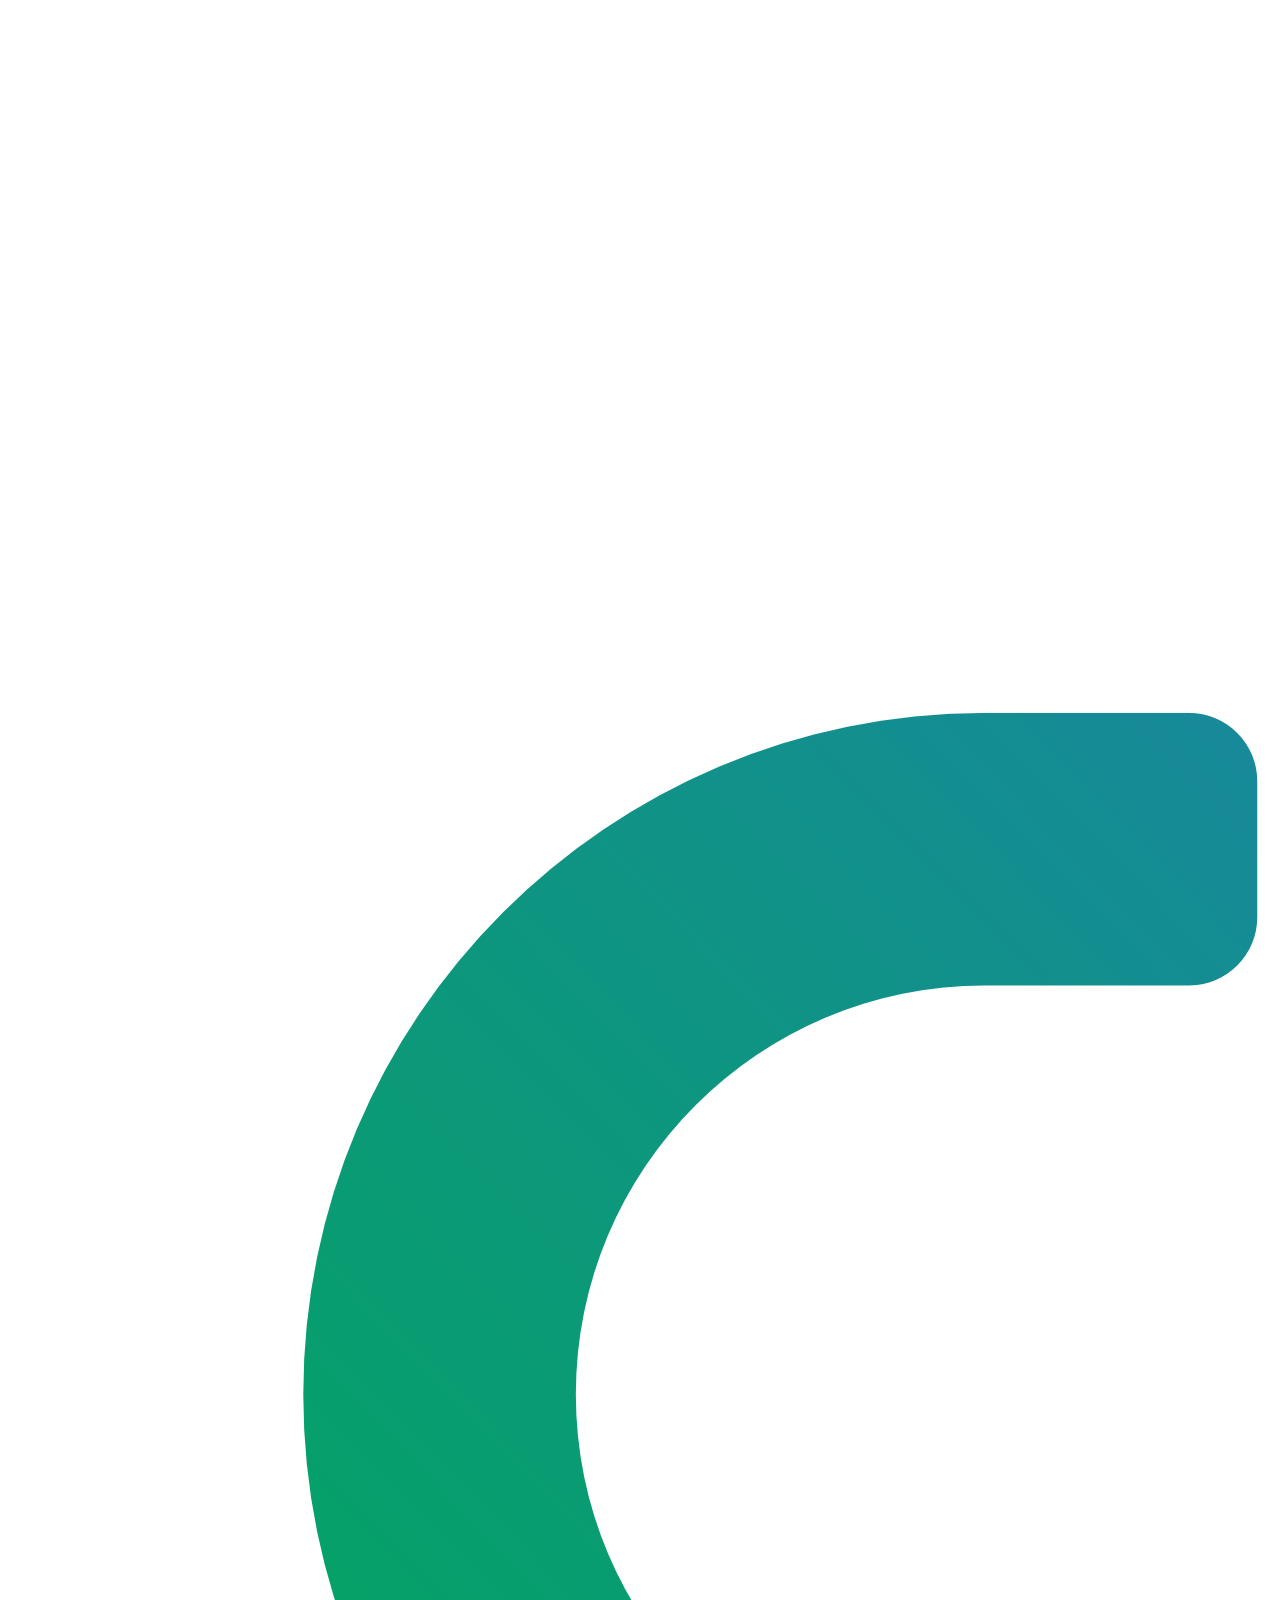
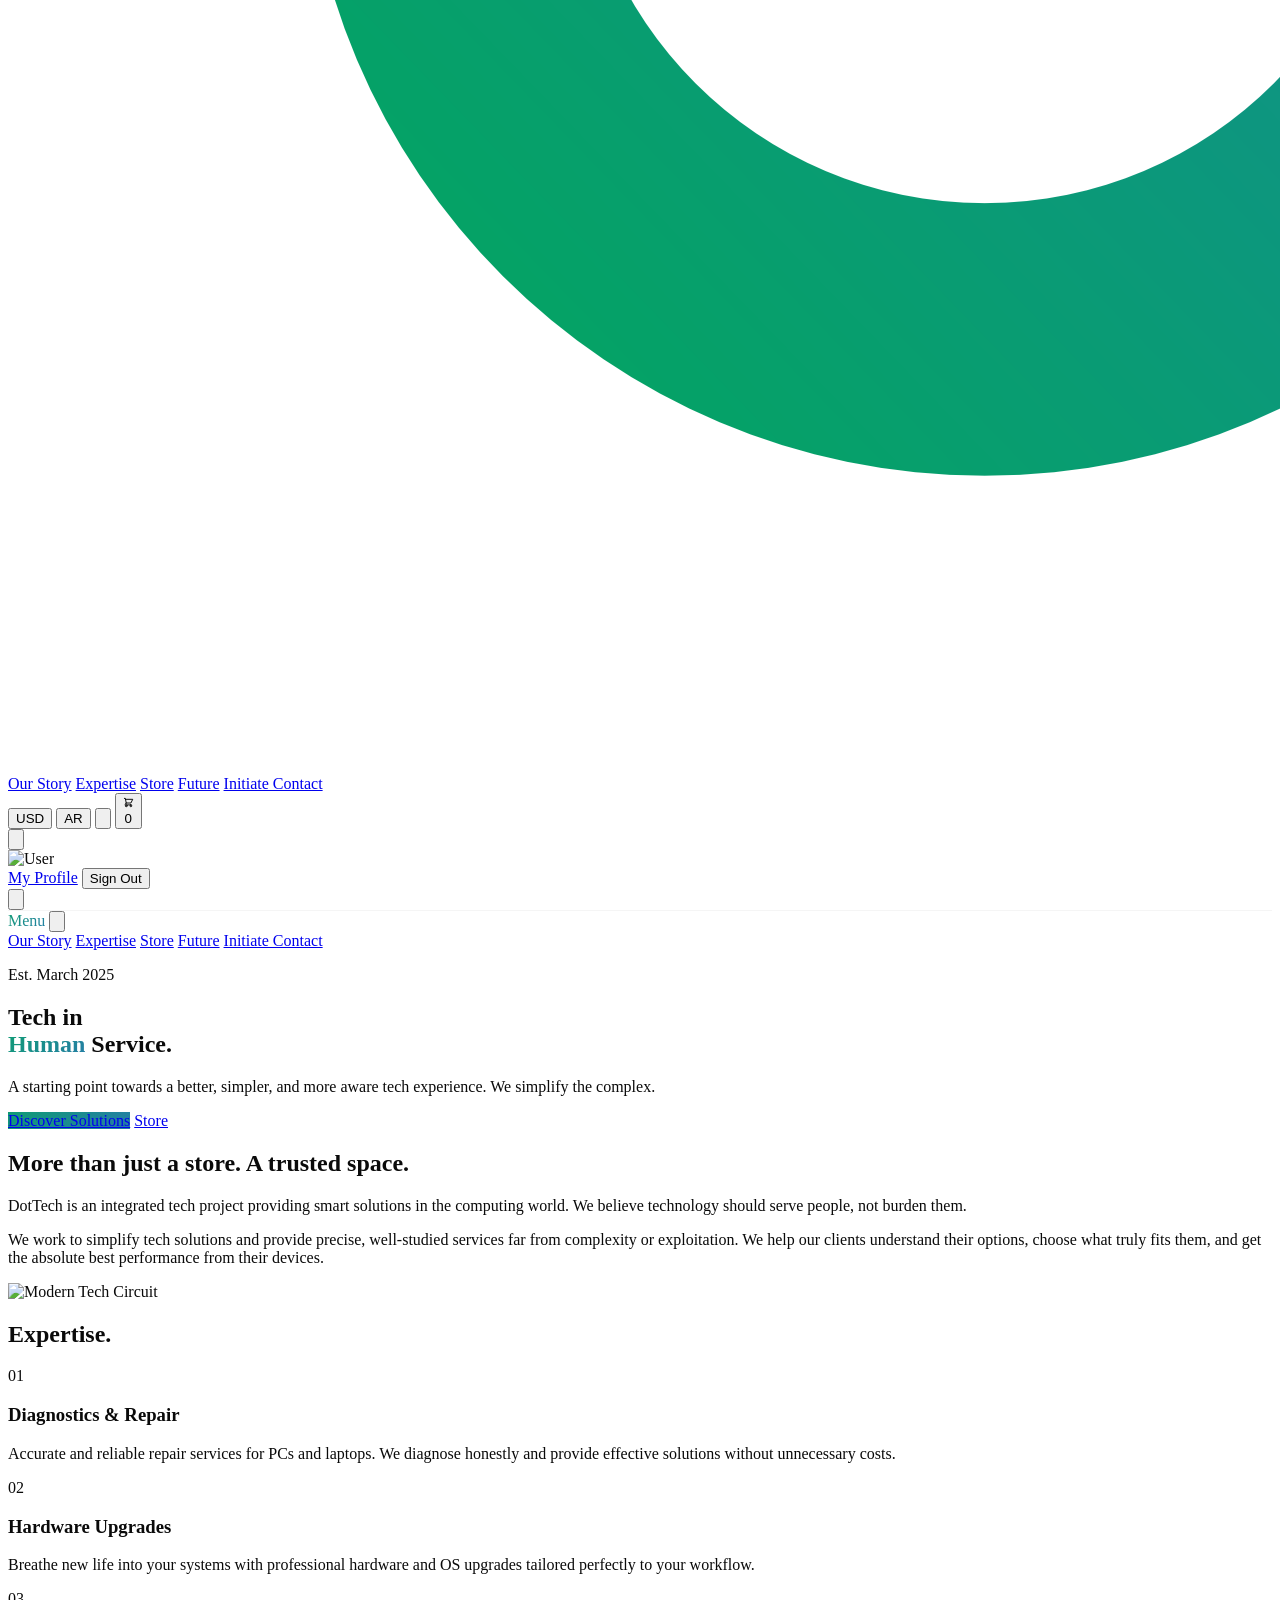
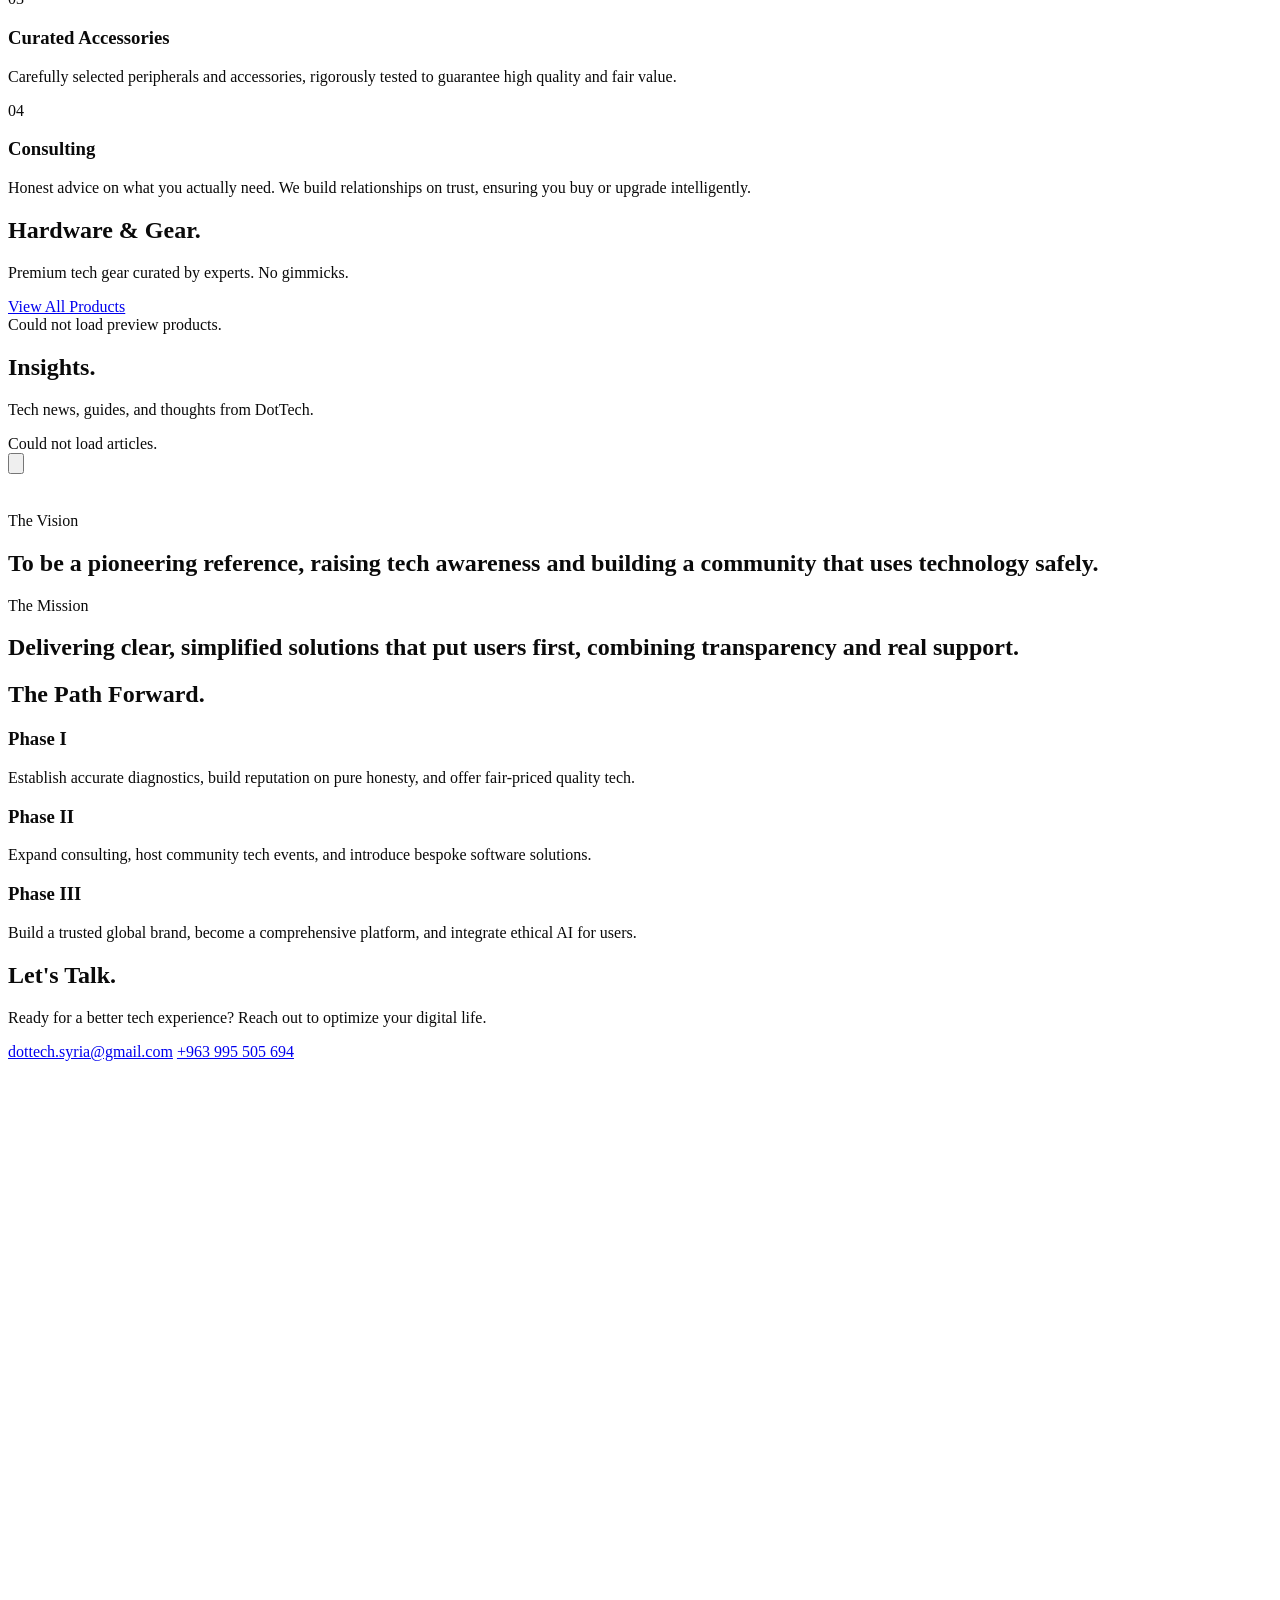
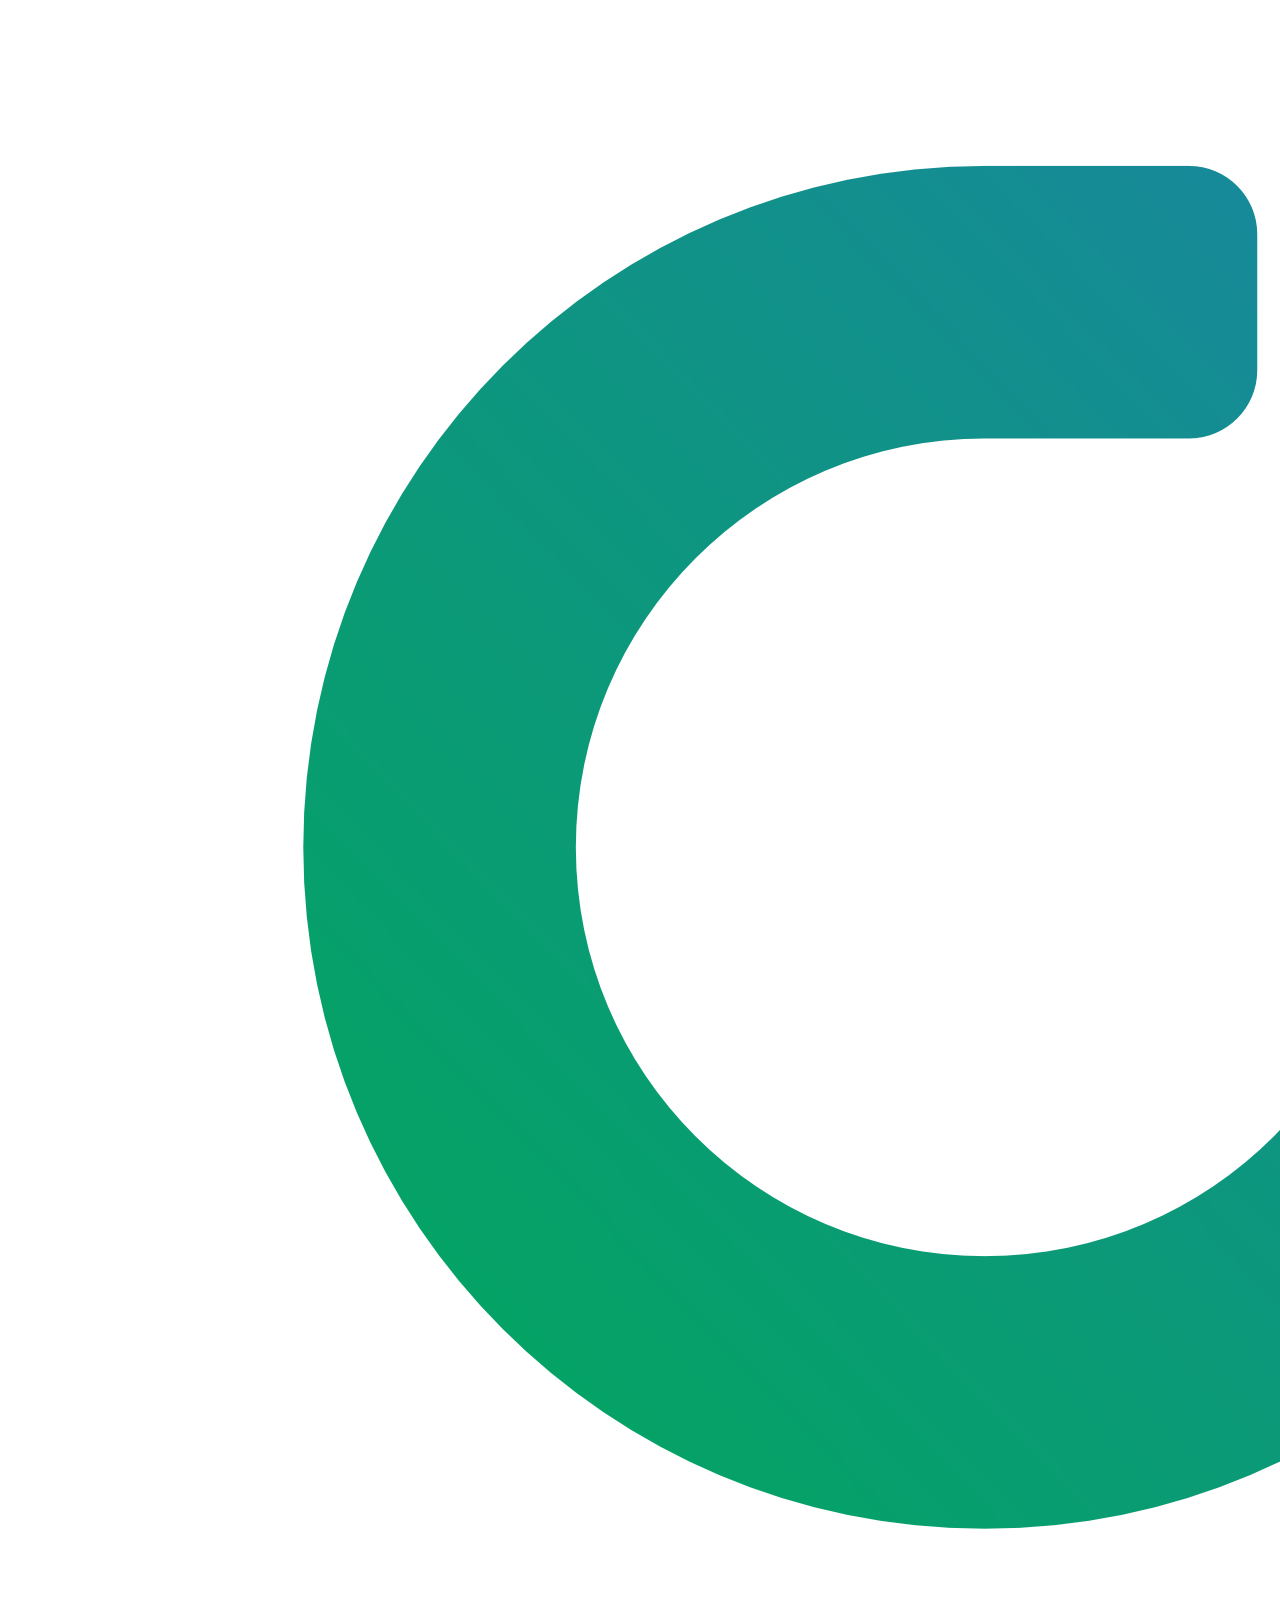
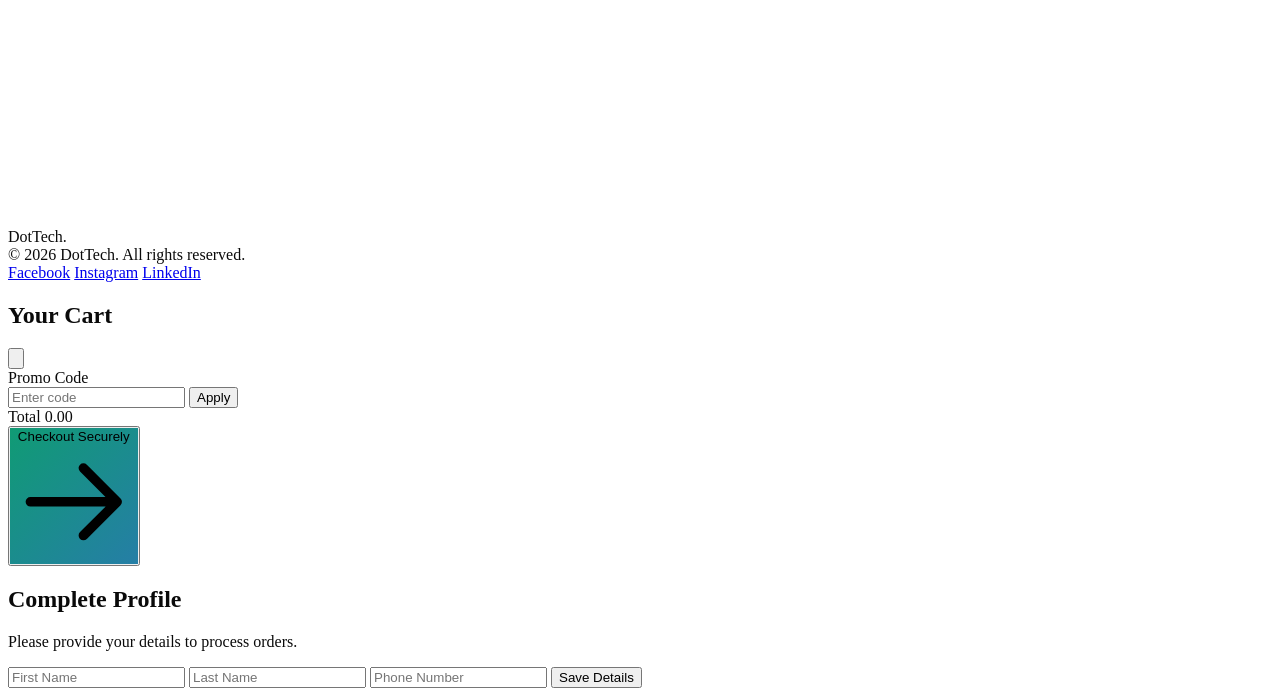
==== commit 9a25588d: "Update Cart" ====
--- a/index.html
+++ b/index.html
@@ -5,10 +5,9 @@
     <meta name="viewport" content="width=device-width, initial-scale=1.0">
     <title>DotTech | The Future of Tech</title>
     
-    <!-- Next-Gen Typography -->
     <link rel="preconnect" href="https://fonts.googleapis.com">
     <link rel="preconnect" href="https://fonts.gstatic.com" crossorigin>
-    <link href="https://fonts.googleapis.com/css2?family=Inter:wght@300;400;500&family=Outfit:wght@200;400;600;800&family=Tajawal:wght@300;400;500;700;800&display=swap" rel="stylesheet">
+    <link href="https://fonts.googleapis.com/css2?family=Inter:wght@300;400;500;600&family=Outfit:wght@200;400;600;800&family=Tajawal:wght@300;400;500;700;800&display=swap" rel="stylesheet">
     
     <!-- Markdown Parser -->
     <script src="https://cdn.jsdelivr.net/npm/marked/marked.min.js"></script>
@@ -32,159 +31,147 @@
             }
         }
     </script>
+
     <style>
-        .btn-elegant {
-            position: relative;
-            overflow: hidden;
-            transition: all 0.5s ease;
-            z-index: 1;
-        }
+        :root { --bg-color: #ffffff; --text-main: #0a0a0a; }
+        body { background-color: var(--bg-color); color: var(--text-main); overflow-x: hidden; -webkit-font-smoothing: antialiased; transition: background-color 0.3s, color 0.3s; }
         
-        .btn-elegant::before {
-            content: '';
-            position: absolute;
-            top: 0;
-            left: 0;
-            width: 100%;
-            height: 100%;
-            background: linear-gradient(135deg, #109B74 0%, #257EA6 100%);
-            z-index: -1;
-            transition: opacity 0.5s ease;
-            opacity: 1;
-        }
+        /* Dark Mode Overrides */
+        html.dark body { background-color: #0b0f19; color: #e2e8f0; }
+        html.dark .glass-nav { background: rgba(15, 23, 42, 0.75) !important; border-bottom-color: rgba(255, 255, 255, 0.05) !important; }
+        html.dark .bg-white\/80 { background-color: rgba(15, 23, 42, 0.8) !important; }
+        html.dark .bg-\[\#FAFAFA\]\/90 { background-color: rgba(11, 15, 25, 0.9) !important; }
+        html.dark .bg-white { background-color: #111827 !important; border-color: rgba(255,255,255,0.08) !important; }
+        html.dark .bg-gray-50 { background-color: #1f2937 !important; border-color: rgba(255,255,255,0.05) !important; }
+        html.dark .text-gray-900 { color: #ffffff !important; }
+        html.dark .text-gray-800 { color: #f3f4f6 !important; }
+        html.dark .text-gray-500, html.dark .text-gray-600 { color: #9ca3af !important; }
+        html.dark .border-gray-100, html.dark .border-gray-200 { border-color: rgba(255,255,255,0.05) !important; }
         
+        /* Product Card Fixes for Dark Mode */
+        .product-card { background: #ffffff; border: 1px solid rgba(0, 0, 0, 0.06); border-radius: 24px; transition: all 0.3s ease; box-shadow: 0 4px 20px rgba(0, 0, 0, 0.02); }
+        html.dark .product-card { background: #111827; border-color: rgba(255, 255, 255, 0.05); }
+        .product-card:hover { transform: translateY(-6px); border-color: rgba(16, 155, 116, 0.3); }
+        
+        .product-img-wrapper { mix-blend-mode: multiply; }
+        html.dark .product-img-wrapper { mix-blend-mode: normal; background-color: #f8fafc; border-radius: 12px; padding: 10px; }
+
+        html[dir="rtl"] body, html[dir="rtl"] .font-display, html[dir="rtl"] .font-sans { font-family: 'Tajawal', sans-serif !important; }
+        ::selection { background-color: rgba(16, 155, 116, 0.2); color: #109B74; }
+
+        .text-gradient { background: linear-gradient(135deg, #109B74 0%, #257EA6 100%); -webkit-background-clip: text; -webkit-text-fill-color: transparent; }
+        .glass-nav { background: rgba(255, 255, 255, 0.75); backdrop-filter: blur(20px); border-bottom: 1px solid rgba(0, 0, 0, 0.04); }
+        
+        .btn-elegant { position: relative; overflow: hidden; transition: all 0.5s ease; z-index: 1; }
+        .btn-elegant::before { content: ''; position: absolute; top: 0; left: 0; width: 100%; height: 100%; background: linear-gradient(135deg, #109B74 0%, #257EA6 100%); z-index: -1; transition: opacity 0.5s ease; }
         .btn-elegant:hover::before { opacity: 0.8; }
 
-        html.dark body { background-color: #050505; color: #f3f4f6; }
-        html.dark .glass-nav { background: rgba(5, 5, 5, 0.85) !important; border-bottom-color: rgba(255, 255, 255, 0.05) !important; }
-        
-        html.dark .bg-white\/80 { background-color: rgba(10, 10, 10, 0.8) !important; }
-        html.dark .bg-white\/50 { background-color: rgba(10, 10, 10, 0.5) !important; border-color: rgba(255,255,255,0.1) !important; }
-        html.dark .bg-white\/90 { background-color: rgba(10, 10, 10, 0.9) !important; border-color: rgba(255,255,255,0.05) !important; }
-        html.dark .bg-\[\#FAFAFA\]\/90 { background-color: rgba(15, 15, 15, 0.9) !important; }
-        
-        html.dark .bg-white, html.dark #profile-modal-inner, html.dark #article-modal-inner, html.dark #user-dropdown, html.dark #mobile-menu, html.dark #cart-drawer { background-color: #0a0a0a !important; border-color: rgba(255,255,255,0.08) !important; }
-        html.dark .bg-gray-50 { background-color: #111111 !important; }
-        html.dark .bg-\[\#FAFAFA\] { background-color: #111111 !important; }
-        
-        html.dark .text-gray-900, html.dark .text-gray-800 { color: #ffffff !important; }
-        html.dark .text-gray-700 { color: #f4f4f5 !important; }
-        html.dark .text-gray-600, html.dark .text-gray-500 { color: #a1a1aa !important; }
-        html.dark .text-gray-400 { color: #888888 !important; }
-        
-        html.dark .border-gray-100, html.dark .border-gray-200, html.dark .border-gray-300 { border-color: rgba(255,255,255,0.08) !important; }
-        
-        html.dark input, html.dark select, html.dark textarea { background-color: #111111 !important; border-color: rgba(255,255,255,0.1) !important; color: #ffffff !important; }
-        html.dark input:focus, html.dark select:focus, html.dark textarea:focus { border-color: #109B74 !important; background-color: #151515 !important; }
-        
-        html.dark .product-card, html.dark .bento-card { background: #111111 !important; border-color: rgba(255, 255, 255, 0.05) !important; }
-        html.dark .product-card:hover, html.dark .bento-card:hover { border-color: rgba(16, 155, 116, 0.4) !important; background: #151515 !important; }
-        html.dark .product-img-wrapper, html.dark .bento-card .bg-gray-50 { background-color: #1a1a1a !important; }
-        html.dark .hover\:bg-gray-50:hover, html.dark .hover\:bg-gray-100:hover { background-color: #1a1a1a !important; }
-        
-        html.dark #cart-items-container .bg-white { background-color: #111111 !important; border-color: rgba(255,255,255,0.05) !important; }
-        
-        html.dark .markdown-body h1, html.dark .markdown-body h2, html.dark .markdown-body h3, html.dark .markdown-body strong { color: #ffffff !important; }
-        html.dark .markdown-body p, html.dark .markdown-body ul, html.dark .markdown-body ol { color: #a1a1aa !important; }
-        
-        html.dark .logo-img { filter: none !important; }
-
-        html.dark .mix-blend-multiply { mix-blend-mode: normal !important; }
-        html.dark .product-img-wrapper, html.dark .bento-card .bg-gray-50, html.dark #cart-items-container img { background-color: #f8f9fa !important; padding: 0.5rem; }
-
         #canvas-container { position: fixed; top: 0; left: 0; width: 100vw; height: 100vh; z-index: -10; pointer-events: none; opacity: 0.5; }
+        html.dark #canvas-container { opacity: 0.2; }
+
         .custom-scrollbar::-webkit-scrollbar { width: 6px; }
-        
-        html.dark .service-row { border-color: rgba(255,255,255,0.08); }
-        html.dark .service-row:hover { border-color: #109B74; }
-
-        .reveal { opacity: 100; transform: translateY(40px); transition: all 1.2s cubic-bezier(0.16, 1, 0.3, 1); }
+        .custom-scrollbar::-webkit-scrollbar-track { background: transparent; }
+        .custom-scrollbar::-webkit-scrollbar-thumb { background: rgba(16, 155, 116, 0.3); border-radius: 8px; }
+
+        .reveal { opacity: 0; transform: translateY(30px); transition: all 1s cubic-bezier(0.16, 1, 0.3, 1); }
         .reveal.active { opacity: 1; transform: translateY(0); }
         .delay-100 { transition-delay: 100ms; }
         .delay-200 { transition-delay: 200ms; }
+
+        /* Toast Animation */
+        .toast-enter { animation: slideIn 0.3s ease-out forwards; }
+        .toast-exit { animation: slideOut 0.3s ease-in forwards; }
+        @keyframes slideIn { from { transform: translateY(100%); opacity: 0; } to { transform: translateY(0); opacity: 1; } }
+        @keyframes slideOut { from { transform: translateY(0); opacity: 1; } to { transform: translateY(100%); opacity: 0; } }
+        
+        /* Markdown Styles */
+        .markdown-body h2 { font-size: 1.5rem; font-weight: bold; margin-top: 1.5rem; margin-bottom: 0.75rem; color: #111827; }
+        html.dark .markdown-body h2 { color: #f9fafb; }
+        .markdown-body p { margin-bottom: 1rem; line-height: 1.7; }
+        .markdown-body ul { list-style-type: disc; padding-inline-start: 1.5rem; margin-bottom: 1rem; }
     </style>
 </head>
-<body class="bg-white text-gray-900 transition-colors duration-300">
+<body class="bg-[#FAFAFA] dark:bg-[#0b0f19]">
 
     <div id="canvas-container"></div>
 
     <nav class="fixed w-full top-0 z-50 glass-nav transition-all duration-300">
-        <div class="max-w-screen-2xl mx-auto px-6 lg:px-12 py-4 flex items-center justify-between">
+        <div class="max-w-screen-2xl mx-auto px-4 sm:px-6 lg:px-12 py-4 flex items-center justify-between">
             <a href="index.html" class="flex items-center gap-3 group">
-                <img src="./logo.png" alt="DotTech Logo" class="h-7 sm:h-8 object-contain transition-transform group-hover:scale-105 logo-img" onerror="this.outerHTML='<span class=\'font-display font-bold text-2xl tracking-tighter text-gradient\'>DotTech.</span>'">
+                <img src="./logo.png" alt="DotTech Logo" class="h-7 sm:h-8 object-contain transition-transform group-hover:scale-105" onerror="this.outerHTML='<span class=\'font-display font-bold text-2xl tracking-tighter text-gradient\'>DotTech.</span>'">
             </a>
             
             <div class="hidden md:flex items-center gap-8 lg:gap-10 font-sans text-sm font-medium tracking-wide">
-                <a href="#about" class="text-gray-900 hover:text-brand-green transition-colors" data-i18n="nav_story">Our Story</a>
-                <a href="#services" class="text-gray-900 hover:text-brand-green transition-colors" data-i18n="nav_expertise">Expertise</a>
-                <a href="#vision" class="text-gray-900 hover:text-brand-green transition-colors" data-i18n="nav_future">Future</a>
-                <a href="#contact" class="text-gray-900 hover:text-brand-green transition-colors" data-i18n="nav_contact">Initiate Contact</a>
-            </div>
-
-            <div class="flex items-center gap-5">
-                <button onclick="toggleTheme()" id="theme-toggle-btn" class="text-gray-500 hover:text-brand-green transition-colors p-1"></button>
-
-                <!-- Added Currency Toggle to Match Store -->
-                <button onclick="toggleCurrency()" id="curr-toggle-btn" class="font-sans text-xs font-bold tracking-widest px-2 py-1.5 rounded-md hover:bg-gray-100 dark:hover:bg-gray-800 transition-all text-gray-600 dark:text-gray-400 hidden md:block">USD</button>
-
-                <button onclick="toggleLanguage()" id="lang-toggle-btn" class="font-sans text-xs font-bold tracking-widest uppercase border border-gray-300 dark:border-gray-700 px-3 py-1 rounded-full hover:border-brand-green hover:text-brand-green transition-all">AR</button>
-                <a href="store.html" class="hidden md:block text-sm font-medium tracking-wide hover:text-brand-green transition-colors" data-i18n="nav_store">Store</a>
+                <a href="#about" class="text-gray-900 dark:text-gray-300 hover:text-brand-green transition-colors" data-i18n="nav_story">Our Story</a>
+                <a href="#services" class="text-gray-900 dark:text-gray-300 hover:text-brand-green transition-colors" data-i18n="nav_expertise">Expertise</a>
+                <a href="store.html" class="text-gray-900 dark:text-gray-300 hover:text-brand-green transition-colors" data-i18n="nav_store">Store</a>
+                <a href="#vision" class="text-gray-900 dark:text-gray-300 hover:text-brand-green transition-colors" data-i18n="nav_future">Future</a>
+                <a href="#contact" class="text-gray-900 dark:text-gray-300 hover:text-brand-green transition-colors" data-i18n="nav_contact">Initiate Contact</a>
+            </div>
+
+            <div class="flex items-center gap-3 sm:gap-5">
+                <button onclick="toggleCurrency()" id="currency-toggle-btn" class="font-sans text-xs font-bold tracking-widest uppercase border border-gray-300 dark:border-gray-600 px-3 py-1.5 rounded-full hover:border-brand-green hover:text-brand-green transition-all bg-white dark:bg-gray-800 shadow-sm text-gray-900 dark:text-white">USD</button>
+                <button onclick="toggleLanguage()" id="lang-toggle-btn" class="font-sans text-xs font-bold tracking-widest uppercase border border-gray-300 dark:border-gray-600 px-3 py-1.5 rounded-full hover:border-brand-green hover:text-brand-green transition-all bg-white dark:bg-gray-800 shadow-sm text-gray-900 dark:text-white">AR</button>
+                <button onclick="toggleDarkMode()" class="text-gray-900 dark:text-gray-300 hover:text-brand-green transition-colors p-2 rounded-full hover:bg-gray-100 dark:hover:bg-gray-800">
+                    <svg id="theme-icon" class="w-5 h-5" fill="none" stroke="currentColor" viewBox="0 0 24 24"><path stroke-linecap="round" stroke-linejoin="round" stroke-width="2" d="M20.354 15.354A9 9 0 018.646 3.646 9.003 9.003 0 0012 21a9.003 9.003 0 008.354-5.646z"></path></svg>
+                </button>
                 
-                <button onclick="toggleCart()" class="relative text-gray-900 hover:text-brand-green transition-colors group ml-2">
-                    <svg class="w-5 h-5 transition-transform group-hover:scale-110" fill="none" stroke="currentColor" viewBox="0 0 24 24"><path stroke-linecap="round" stroke-linejoin="round" stroke-width="2" d="M3 3h2l.4 2M7 13h10l4-8H5.4M7 13L5.4 5M7 13l-2.293 2.293c-.63.63-.184 1.707.707 1.707H17m0 0a2 2 0 100 4 2 2 0 000-4zm-8 2a2 2 0 11-4 0 2 2 0 014 0z"></path></svg>
-                    <span id="cart-badge" class="absolute -top-1.5 -right-2 bg-brand-green text-white text-[9px] font-bold px-1.5 py-0.5 rounded-full shadow-sm">0</span>
+                <button onclick="toggleCart()" class="relative text-gray-900 dark:text-gray-300 hover:text-brand-green transition-colors group ms-1 sm:ms-2">
+                    <svg class="w-6 h-6 transition-transform group-hover:scale-110" fill="none" stroke="currentColor" viewBox="0 0 24 24"><path stroke-linecap="round" stroke-linejoin="round" stroke-width="2" d="M3 3h2l.4 2M7 13h10l4-8H5.4M7 13L5.4 5M7 13l-2.293 2.293c-.63.63-.184 1.707.707 1.707H17m0 0a2 2 0 100 4 2 2 0 000-4zm-8 2a2 2 0 11-4 0 2 2 0 014 0z"></path></svg>
+                    <span id="cart-badge" class="absolute -top-1.5 -end-2 bg-brand-green text-white text-[10px] font-bold px-1.5 py-0.5 rounded-full shadow-sm">0</span>
                 </button>
 
-                <div class="relative pl-4 ml-2 border-l border-gray-200 dark:border-gray-700" id="auth-wrapper">
-                    <button id="auth-login-btn" onclick="window.location.href='auth.html'" class="text-gray-900 hover:text-brand-green transition-all hover:scale-110 flex items-center">
-                        <svg class="w-5 h-5" fill="none" stroke="currentColor" viewBox="0 0 24 24"><path stroke-linecap="round" stroke-linejoin="round" stroke-width="2" d="M16 7a4 4 0 11-8 0 4 4 0 018 0zM12 14a7 7 0 00-7 7h14a7 7 0 00-7-7z"></path></svg>
+                <div class="relative ps-3 sm:ps-4 ms-1 sm:ms-2 border-s border-gray-200 dark:border-gray-700">
+                    <button id="auth-login-btn" onclick="window.location.href='auth.html'" class="text-gray-900 dark:text-gray-300 hover:text-brand-green transition-all hover:scale-110 flex items-center">
+                        <svg class="w-6 h-6" fill="none" stroke="currentColor" viewBox="0 0 24 24"><path stroke-linecap="round" stroke-linejoin="round" stroke-width="2" d="M16 7a4 4 0 11-8 0 4 4 0 018 0zM12 14a7 7 0 00-7 7h14a7 7 0 00-7-7z"></path></svg>
                     </button>
                     <div id="user-profile-menu" class="hidden items-center cursor-pointer group" onclick="toggleUserDropdown()">
-                        <img id="user-avatar" src="" class="w-7 h-7 rounded-full border border-gray-200 dark:border-gray-700 object-cover" alt="User">
-                        <div id="user-dropdown" class="absolute top-10 ltr:right-0 rtl:left-0 bg-white border border-gray-100 rounded-xl shadow-xl py-2 w-48 hidden opacity-0 transition-opacity">
-                            <a href="profile.html" class="block w-full text-left px-4 py-2 text-sm text-gray-700 hover:bg-gray-50 hover:text-brand-green transition-colors border-b border-gray-50 dark:border-gray-800">My Profile</a>
-                            <button onclick="window.authAPI.logout()" class="w-full text-left px-4 py-2 text-sm text-red-600 hover:bg-red-50 dark:hover:bg-red-900/20 transition-colors">Sign Out</button>
+                        <img id="user-avatar" src="" class="w-8 h-8 rounded-full border border-gray-200 dark:border-gray-700 object-cover shadow-sm" alt="User">
+                        <div id="user-dropdown" class="absolute top-12 end-0 bg-white dark:bg-gray-800 border border-gray-100 dark:border-gray-700 rounded-xl shadow-xl py-2 w-48 hidden z-50 transition-all">
+                            <a href="profile.html" class="block w-full text-start px-4 py-2.5 text-sm text-gray-700 dark:text-gray-300 hover:bg-gray-50 dark:hover:bg-gray-700 hover:text-brand-green transition-colors">My Profile</a>
+                            <button onclick="window.authAPI.logout()" class="w-full text-start px-4 py-2.5 text-sm text-red-600 dark:text-red-400 hover:bg-red-50 dark:hover:bg-red-900/20 transition-colors">Sign Out</button>
                         </div>
                     </div>
                 </div>
 
-                <button onclick="toggleMobileMenu()" class="lg:hidden text-gray-900 hover:text-brand-green transition-colors pl-2">
+                <button onclick="toggleMobileMenu()" class="md:hidden text-gray-900 dark:text-gray-300 hover:text-brand-green transition-colors ps-2">
                     <svg class="w-6 h-6" fill="none" stroke="currentColor" viewBox="0 0 24 24"><path stroke-linecap="round" stroke-linejoin="round" stroke-width="2" d="M4 6h16M4 12h16M4 18h16"></path></svg>
                 </button>
             </div>
         </div>
     </nav>
-    <div id="mobile-menu" class="fixed inset-0 bg-white/95 backdrop-blur-md z-[100] transform translate-x-full rtl:-translate-x-full transition-transform duration-300 flex flex-col hidden dark:bg-[#050505]/95">
+
+    <!-- Mobile Menu -->
+    <div id="mobile-menu" class="fixed inset-0 bg-white/95 dark:bg-gray-900/95 backdrop-blur-md z-[100] transform translate-x-full rtl:-translate-x-full transition-transform duration-300 flex flex-col hidden">
         <div class="p-6 flex items-center justify-between border-b border-gray-100 dark:border-gray-800">
             <span class="font-display font-bold text-2xl text-gradient">Menu</span>
-            <button onclick="toggleMobileMenu()" class="p-2 text-gray-500 hover:text-gray-900 hover:bg-gray-100 dark:hover:bg-gray-800 rounded-full transition-colors"><svg class="w-6 h-6" fill="none" stroke="currentColor" viewBox="0 0 24 24"><path stroke-linecap="round" stroke-linejoin="round" stroke-width="2" d="M6 18L18 6M6 6l12 12"></path></svg></button>
+            <button onclick="toggleMobileMenu()" class="p-2 text-gray-500 hover:text-gray-900 dark:hover:text-white hover:bg-gray-100 dark:hover:bg-gray-800 rounded-full transition-colors"><svg class="w-6 h-6" fill="none" stroke="currentColor" viewBox="0 0 24 24"><path stroke-linecap="round" stroke-linejoin="round" stroke-width="2" d="M6 18L18 6M6 6l12 12"></path></svg></button>
         </div>
         <div class="flex flex-col p-6 gap-6 font-display text-xl">
-            <a href="index.html#about" onclick="toggleMobileMenu()" class="text-gray-900 hover:text-brand-green" data-i18n="nav_story">Our Story</a>
-            <a href="index.html#services" onclick="toggleMobileMenu()" class="text-gray-900 hover:text-brand-green" data-i18n="nav_expertise">Expertise</a>
-            <a href="store.html" onclick="toggleMobileMenu()" class="text-brand-green" data-i18n="nav_store">Store</a>
-            <a href="index.html#vision" onclick="toggleMobileMenu()" class="text-gray-900 hover:text-brand-green" data-i18n="nav_future">Future</a>
-            <a href="index.html#contact" onclick="toggleMobileMenu()" class="text-gray-900 hover:text-brand-green" data-i18n="nav_contact">Initiate Contact</a>
+            <a href="#about" onclick="toggleMobileMenu()" class="text-gray-900 dark:text-gray-300 hover:text-brand-green" data-i18n="nav_story">Our Story</a>
+            <a href="#services" onclick="toggleMobileMenu()" class="text-gray-900 dark:text-gray-300 hover:text-brand-green" data-i18n="nav_expertise">Expertise</a>
+            <a href="store.html" onclick="toggleMobileMenu()" class="text-gray-900 dark:text-gray-300 hover:text-brand-green" data-i18n="nav_store">Store</a>
+            <a href="#vision" onclick="toggleMobileMenu()" class="text-gray-900 dark:text-gray-300 hover:text-brand-green" data-i18n="nav_future">Future</a>
+            <a href="#contact" onclick="toggleMobileMenu()" class="text-gray-900 dark:text-gray-300 hover:text-brand-green" data-i18n="nav_contact">Initiate Contact</a>
         </div>
     </div>
 
-    <!-- Hero Section -->
-    <section class="relative pt-32 md:pt-40 lg:pt-56 pb-20 lg:pb-32">
+    <section class="relative min-h-screen flex items-center pt-24 pb-12">
         <div class="max-w-screen-2xl mx-auto px-6 lg:px-12 w-full">
             <div class="max-w-4xl reveal">
                 <p class="font-sans text-brand-teal tracking-[0.2em] text-sm font-medium uppercase mb-6" data-i18n="hero_est">Est. March 2025</p>
-                <h1 class="font-display text-5xl md:text-7xl lg:text-[7.5rem] font-semibold leading-[1.1] md:leading-[0.9] tracking-tighter text-gray-900 mb-8" data-i18n="hero_title">
+                <h1 class="font-display text-5xl md:text-7xl lg:text-[7.5rem] font-semibold leading-[1.1] md:leading-[0.9] tracking-tighter text-gray-900 dark:text-white mb-8" data-i18n="hero_title">
                     Tech in <br>
                     <span class="text-gradient italic font-light">Human</span> Service.
                 </h1>
-                <p class="font-sans text-lg md:text-xl text-gray-500 max-w-xl font-light leading-relaxed mb-12" data-i18n="hero_desc">
+                <p class="font-sans text-lg md:text-xl text-gray-500 dark:text-gray-400 max-w-xl font-light leading-relaxed mb-12" data-i18n="hero_desc">
                     A starting point towards a better, simpler, and more aware tech experience. We simplify the complex.
                 </p>
                 <div class="flex gap-4 flex-wrap">
                     <a href="#services" class="btn-elegant text-white px-8 md:px-10 py-3 md:py-4 rounded-full font-sans text-xs md:text-sm tracking-widest uppercase transition-transform hover:scale-105 inline-block shadow-2xl shadow-brand-green/20" data-i18n="hero_btn">
                         Discover Solutions
                     </a>
-                    <a href="store.html" class="px-8 md:px-10 py-3 md:py-4 rounded-full font-sans text-xs md:text-sm tracking-widest uppercase transition-all inline-block border border-gray-300 text-gray-800 dark:border-gray-700 dark:text-gray-300 hover:border-gray-800 hover:bg-gray-50 dark:hover:bg-gray-800 bg-white/50 dark:bg-black/50 backdrop-blur-sm" data-i18n="nav_store">
+                    <a href="store.html" class="px-8 md:px-10 py-3 md:py-4 rounded-full font-sans text-xs md:text-sm tracking-widest uppercase transition-all inline-block border border-gray-300 text-gray-800 dark:border-gray-600 dark:text-gray-300 hover:border-gray-800 dark:hover:bg-gray-800 hover:bg-gray-50 bg-white/50 dark:bg-black/50 backdrop-blur-sm" data-i18n="nav_store">
                         Store
                     </a>
                 </div>
@@ -192,89 +179,89 @@
         </div>
     </section>
 
-    <!-- Sections (Truncated for brevity, perfectly working as before) -->
-    <!-- ... About, Services ... -->
-    <section id="about" class="py-24 md:py-32 lg:py-40 bg-white/80 backdrop-blur-md border-t border-gray-100">
+    <!-- About Section -->
+    <section id="about" class="py-24 md:py-32 lg:py-40 bg-white/80 dark:bg-[#111827]/80 backdrop-blur-md border-t border-gray-100 dark:border-gray-800">
         <div class="max-w-screen-2xl mx-auto px-6 lg:px-12">
             <div class="grid lg:grid-cols-2 gap-12 lg:gap-24 items-center">
                 <div class="reveal">
-                    <h2 class="font-display text-3xl md:text-4xl lg:text-5xl font-semibold tracking-tight mb-6 md:mb-8" data-i18n="about_title">More than just a store. A trusted space.</h2>
-                    <p class="font-sans text-lg md:text-xl text-gray-500 font-light leading-relaxed mb-6" data-i18n="about_p1">
+                    <h2 class="font-display text-3xl md:text-4xl lg:text-5xl font-semibold tracking-tight mb-6 md:mb-8 text-gray-900 dark:text-white" data-i18n="about_title">More than just a store. A trusted space.</h2>
+                    <p class="font-sans text-lg md:text-xl text-gray-500 dark:text-gray-400 font-light leading-relaxed mb-6" data-i18n="about_p1">
                         DotTech is an integrated tech project providing smart solutions in the computing world. We believe technology should serve people, not burden them. 
                     </p>
-                    <p class="font-sans text-base md:text-lg text-gray-400 font-light leading-relaxed" data-i18n="about_p2">
+                    <p class="font-sans text-base md:text-lg text-gray-400 dark:text-gray-500 font-light leading-relaxed" data-i18n="about_p2">
                         We work to simplify tech solutions and provide precise, well-studied services far from complexity or exploitation. We help our clients understand their options, choose what truly fits them, and get the absolute best performance from their devices.
                     </p>
                 </div>
                 <div class="reveal delay-100 relative mt-8 lg:mt-0">
                     <div class="absolute -right-4 md:-right-6 -bottom-4 md:-bottom-6 w-24 md:w-32 h-24 md:h-32 bg-brand-green/10 rounded-full blur-xl md:blur-2xl"></div>
-                    <img src="https://images.unsplash.com/photo-1518770660439-4636190af475?q=80&w=2070&auto=format&fit=crop" alt="Modern Tech Circuit" class="w-full aspect-[4/3] object-cover img-mask relative z-10 filter grayscale-[20%] hover:grayscale-0 transition-all duration-700 rounded-3xl shadow-xl">
+                    <img src="https://images.unsplash.com/photo-1518770660439-4636190af475?q=80&w=2070&auto=format&fit=crop" alt="Modern Tech Circuit" class="w-full aspect-[4/3] object-cover rounded-3xl shadow-xl relative z-10 filter grayscale-[20%] hover:grayscale-0 transition-all duration-700">
                 </div>
             </div>
         </div>
     </section>
 
-    <!-- Services ... -->
-    <section id="services" class="py-24 md:py-32 lg:py-40 bg-[#FAFAFA]/90 backdrop-blur-md">
+    <!-- Services Section -->
+    <section id="services" class="py-24 md:py-32 lg:py-40 bg-[#FAFAFA]/90 dark:bg-[#0b0f19]/90 backdrop-blur-md">
         <div class="max-w-screen-2xl mx-auto px-6 lg:px-12">
             <div class="mb-16 md:mb-24 reveal">
-                <h2 class="font-display text-4xl md:text-5xl lg:text-7xl font-semibold tracking-tighter" data-i18n="srv_title">Expertise.</h2>
+                <h2 class="font-display text-4xl md:text-5xl lg:text-7xl font-semibold tracking-tighter text-gray-900 dark:text-white" data-i18n="srv_title">Expertise.</h2>
             </div>
             <div class="border-t border-gray-200 dark:border-gray-800">
-                <div class="service-row py-8 md:py-12 flex flex-col md:flex-row md:items-center justify-between gap-4 md:gap-6 reveal">
+                <div class="service-row py-8 md:py-12 flex flex-col md:flex-row md:items-center justify-between gap-4 md:gap-6 reveal border-b border-gray-100 dark:border-gray-800 hover:border-brand-green transition-all hover:ps-6">
                     <div class="flex items-start gap-4 md:gap-8 md:w-1/2">
-                        <span class="service-num font-display text-xs md:text-sm font-bold tracking-widest text-gray-300 dark:text-gray-600 mt-1 md:mt-2 transition-colors">01</span>
-                        <h3 class="font-display text-2xl md:text-3xl lg:text-4xl font-medium tracking-tight" data-i18n="srv_1_t">Diagnostics & Repair</h3>
+                        <span class="font-display text-xs md:text-sm font-bold tracking-widest text-gray-300 dark:text-gray-600 mt-1 md:mt-2">01</span>
+                        <h3 class="font-display text-2xl md:text-3xl lg:text-4xl font-medium tracking-tight text-gray-900 dark:text-white" data-i18n="srv_1_t">Diagnostics & Repair</h3>
                     </div>
-                    <div class="md:w-1/2"><p class="font-sans text-base md:text-lg text-gray-500 font-light leading-relaxed" data-i18n="srv_1_d">Accurate and reliable repair services for PCs and laptops. We diagnose honestly and provide effective solutions without unnecessary costs.</p></div>
-                </div>
-                <div class="service-row py-8 md:py-12 flex flex-col md:flex-row md:items-center justify-between gap-4 md:gap-6 reveal">
+                    <div class="md:w-1/2"><p class="font-sans text-base md:text-lg text-gray-500 dark:text-gray-400 font-light leading-relaxed" data-i18n="srv_1_d">Accurate and reliable repair services for PCs and laptops. We diagnose honestly and provide effective solutions without unnecessary costs.</p></div>
+                </div>
+                <div class="service-row py-8 md:py-12 flex flex-col md:flex-row md:items-center justify-between gap-4 md:gap-6 reveal border-b border-gray-100 dark:border-gray-800 hover:border-brand-green transition-all hover:ps-6">
                     <div class="flex items-start gap-4 md:gap-8 md:w-1/2">
-                        <span class="service-num font-display text-xs md:text-sm font-bold tracking-widest text-gray-300 dark:text-gray-600 mt-1 md:mt-2 transition-colors">02</span>
-                        <h3 class="font-display text-2xl md:text-3xl lg:text-4xl font-medium tracking-tight" data-i18n="srv_2_t">Hardware Upgrades</h3>
+                        <span class="font-display text-xs md:text-sm font-bold tracking-widest text-gray-300 dark:text-gray-600 mt-1 md:mt-2">02</span>
+                        <h3 class="font-display text-2xl md:text-3xl lg:text-4xl font-medium tracking-tight text-gray-900 dark:text-white" data-i18n="srv_2_t">Hardware Upgrades</h3>
                     </div>
-                    <div class="md:w-1/2"><p class="font-sans text-base md:text-lg text-gray-500 font-light leading-relaxed" data-i18n="srv_2_d">Breathe new life into your systems with professional hardware and OS upgrades tailored perfectly to your workflow.</p></div>
-                </div>
-                <div class="service-row py-8 md:py-12 flex flex-col md:flex-row md:items-center justify-between gap-4 md:gap-6 reveal">
+                    <div class="md:w-1/2"><p class="font-sans text-base md:text-lg text-gray-500 dark:text-gray-400 font-light leading-relaxed" data-i18n="srv_2_d">Breathe new life into your systems with professional hardware and OS upgrades tailored perfectly to your workflow.</p></div>
+                </div>
+                <div class="service-row py-8 md:py-12 flex flex-col md:flex-row md:items-center justify-between gap-4 md:gap-6 reveal border-b border-gray-100 dark:border-gray-800 hover:border-brand-green transition-all hover:ps-6">
                     <div class="flex items-start gap-4 md:gap-8 md:w-1/2">
-                        <span class="service-num font-display text-xs md:text-sm font-bold tracking-widest text-gray-300 dark:text-gray-600 mt-1 md:mt-2 transition-colors">03</span>
-                        <h3 class="font-display text-2xl md:text-3xl lg:text-4xl font-medium tracking-tight" data-i18n="srv_3_t">Curated Accessories</h3>
+                        <span class="font-display text-xs md:text-sm font-bold tracking-widest text-gray-300 dark:text-gray-600 mt-1 md:mt-2">03</span>
+                        <h3 class="font-display text-2xl md:text-3xl lg:text-4xl font-medium tracking-tight text-gray-900 dark:text-white" data-i18n="srv_3_t">Curated Accessories</h3>
                     </div>
-                    <div class="md:w-1/2"><p class="font-sans text-base md:text-lg text-gray-500 font-light leading-relaxed" data-i18n="srv_3_d">Carefully selected peripherals and accessories, rigorously tested to guarantee high quality and fair value.</p></div>
-                </div>
-                <div class="service-row py-8 md:py-12 flex flex-col md:flex-row md:items-center justify-between gap-4 md:gap-6 reveal">
+                    <div class="md:w-1/2"><p class="font-sans text-base md:text-lg text-gray-500 dark:text-gray-400 font-light leading-relaxed" data-i18n="srv_3_d">Carefully selected peripherals and accessories, rigorously tested to guarantee high quality and fair value.</p></div>
+                </div>
+                <div class="service-row py-8 md:py-12 flex flex-col md:flex-row md:items-center justify-between gap-4 md:gap-6 reveal border-b border-gray-100 dark:border-gray-800 hover:border-brand-green transition-all hover:ps-6">
                     <div class="flex items-start gap-4 md:gap-8 md:w-1/2">
-                        <span class="service-num font-display text-xs md:text-sm font-bold tracking-widest text-gray-300 dark:text-gray-600 mt-1 md:mt-2 transition-colors">04</span>
-                        <h3 class="font-display text-2xl md:text-3xl lg:text-4xl font-medium tracking-tight" data-i18n="srv_4_t">Consulting</h3>
+                        <span class="font-display text-xs md:text-sm font-bold tracking-widest text-gray-300 dark:text-gray-600 mt-1 md:mt-2">04</span>
+                        <h3 class="font-display text-2xl md:text-3xl lg:text-4xl font-medium tracking-tight text-gray-900 dark:text-white" data-i18n="srv_4_t">Consulting</h3>
                     </div>
-                    <div class="md:w-1/2"><p class="font-sans text-base md:text-lg text-gray-500 font-light leading-relaxed" data-i18n="srv_4_d">Honest advice on what you actually need. We build relationships on trust, ensuring you buy or upgrade intelligently.</p></div>
+                    <div class="md:w-1/2"><p class="font-sans text-base md:text-lg text-gray-500 dark:text-gray-400 font-light leading-relaxed" data-i18n="srv_4_d">Honest advice on what you actually need. We build relationships on trust, ensuring you buy or upgrade intelligently.</p></div>
                 </div>
             </div>
         </div>
     </section>
 
-    <!-- Store Preview -->
-    <section class="py-24 md:py-32 lg:py-40 bg-white/80 backdrop-blur-md relative border-t border-gray-100">
+    <!-- Store Preview Section -->
+    <section class="py-24 md:py-32 lg:py-40 bg-white/80 dark:bg-[#111827]/80 backdrop-blur-md relative border-t border-gray-100 dark:border-gray-800">
         <div class="max-w-screen-2xl mx-auto px-6 lg:px-12">
             <div class="flex flex-col md:flex-row md:items-end justify-between mb-16 md:mb-20 reveal gap-4 md:gap-6">
                 <div>
-                    <h2 class="font-display text-4xl md:text-5xl lg:text-7xl font-semibold tracking-tighter" data-i18n="store_title">Hardware & Gear.</h2>
-                    <p class="font-sans text-lg md:text-xl text-gray-500 font-light mt-2 md:mt-4" data-i18n="store_desc">Premium tech gear curated by experts. No gimmicks.</p>
-                </div>
-                <a href="store.html" class="font-sans text-sm font-bold tracking-widest uppercase border-b border-gray-900 pb-1 hover:text-brand-green hover:border-brand-green transition-colors w-fit" data-i18n="store_view_all">View All Products</a>
-            </div>
+                    <h2 class="font-display text-4xl md:text-5xl lg:text-7xl font-semibold tracking-tighter text-gray-900 dark:text-white" data-i18n="store_title">Hardware & Gear.</h2>
+                    <p class="font-sans text-lg md:text-xl text-gray-500 dark:text-gray-400 font-light mt-2 md:mt-4" data-i18n="store_desc">Premium tech gear curated by experts. No gimmicks.</p>
+                </div>
+                <a href="store.html" class="font-sans text-sm font-bold tracking-widest uppercase border-b border-gray-900 dark:border-gray-400 pb-1 hover:text-brand-green hover:border-brand-green transition-colors w-fit text-gray-900 dark:text-gray-300" data-i18n="store_view_all">View All Products</a>
+            </div>
+            <!-- Products Grid -->
             <div id="preview-store-grid" class="grid grid-cols-1 sm:grid-cols-2 lg:grid-cols-4 gap-6 md:gap-8">
                 <div class="col-span-full text-center py-10 text-gray-400 font-sans">Loading featured products...</div>
             </div>
         </div>
     </section>
 
-    <!-- Articles Preview -->
-    <section class="py-24 md:py-32 lg:py-40 bg-[#FAFAFA]/90 backdrop-blur-md relative border-t border-gray-100">
+    <!-- Articles Preview Section -->
+    <section class="py-24 md:py-32 lg:py-40 bg-[#FAFAFA]/90 dark:bg-[#0b0f19]/90 backdrop-blur-md relative border-t border-gray-100 dark:border-gray-800">
         <div class="max-w-screen-2xl mx-auto px-6 lg:px-12">
             <div class="mb-16 md:mb-20 reveal">
-                <h2 class="font-display text-4xl md:text-5xl lg:text-7xl font-semibold tracking-tighter">Insights.</h2>
-                <p class="font-sans text-lg md:text-xl text-gray-500 font-light mt-2 md:mt-4">Tech news, guides, and thoughts from DotTech.</p>
+                <h2 class="font-display text-4xl md:text-5xl lg:text-7xl font-semibold tracking-tighter text-gray-900 dark:text-white">Insights.</h2>
+                <p class="font-sans text-lg md:text-xl text-gray-500 dark:text-gray-400 font-light mt-2 md:mt-4">Tech news, guides, and thoughts from DotTech.</p>
             </div>
             <div id="articles-grid" class="grid grid-cols-1 md:grid-cols-2 lg:grid-cols-3 gap-6 md:gap-8">
                 <div class="col-span-full text-center py-10 text-gray-400 font-sans">Loading articles...</div>
@@ -282,9 +269,10 @@
         </div>
     </section>
 
+    <!-- Article Modal -->
     <div id="article-modal" class="fixed inset-0 z-[120] hidden items-center justify-center opacity-0 transition-opacity duration-300 p-4 sm:p-6">
         <div class="absolute inset-0 bg-black/60 backdrop-blur-sm" onclick="closeArticleModal()"></div>
-        <div class="bg-white rounded-3xl w-full max-w-4xl relative z-10 shadow-2xl flex flex-col max-h-[90vh] transform scale-95 transition-transform duration-300" id="article-modal-inner">
+        <div class="bg-white dark:bg-gray-900 rounded-3xl w-full max-w-4xl relative z-10 shadow-2xl flex flex-col max-h-[90vh] transform scale-95 transition-transform duration-300 border border-gray-100 dark:border-gray-800" id="article-modal-inner">
             <button onclick="closeArticleModal()" class="absolute top-4 right-4 z-20 p-2 bg-black/50 text-white rounded-full hover:bg-black/70 transition-colors backdrop-blur-md">
                 <svg class="w-6 h-6" fill="none" stroke="currentColor" viewBox="0 0 24 24"><path stroke-linecap="round" stroke-linejoin="round" stroke-width="2" d="M6 18L18 6M6 6l12 12"></path></svg>
             </button>
@@ -293,29 +281,30 @@
             </div>
             <div class="p-6 sm:p-8 md:p-12 overflow-y-auto custom-scrollbar">
                 <div class="text-brand-green text-xs md:text-sm font-bold tracking-widest uppercase mb-3 md:mb-4" id="modal-date"></div>
-                <h2 class="font-display text-2xl sm:text-3xl md:text-4xl font-bold mb-6 md:mb-8 text-gray-900 leading-tight" id="modal-title"></h2>
-                <div id="modal-content" class="font-sans text-base md:text-lg text-gray-600 font-light leading-relaxed markdown-body"></div>
+                <h2 class="font-display text-2xl sm:text-3xl md:text-4xl font-bold mb-6 md:mb-8 text-gray-900 dark:text-white leading-tight" id="modal-title"></h2>
+                <div id="modal-content" class="font-sans text-base md:text-lg text-gray-600 dark:text-gray-400 font-light leading-relaxed markdown-body"></div>
             </div>
         </div>
     </div>
 
-    <!-- Vision & Roadmap ... -->
-    <section id="vision" class="py-24 md:py-32 lg:py-48 bg-white/90 backdrop-blur-md overflow-hidden border-t border-gray-100">
+    <!-- Vision & Roadmap -->
+    <section id="vision" class="py-24 md:py-32 lg:py-48 bg-white/90 dark:bg-[#111827]/90 backdrop-blur-md overflow-hidden border-t border-gray-100 dark:border-gray-800">
         <div class="max-w-screen-2xl mx-auto px-6 lg:px-12">
             <div class="grid md:grid-cols-2 gap-16 md:gap-24">
                 <div class="reveal">
                     <p class="font-sans text-brand-green tracking-[0.2em] text-xs font-bold uppercase mb-6 md:mb-8" data-i18n="vis_label">The Vision</p>
-                    <h2 class="font-display text-2xl md:text-3xl lg:text-4xl font-medium tracking-tight leading-tight text-gray-900" data-i18n="vis_desc">To be a pioneering reference, raising tech awareness and building a community that uses technology safely.</h2>
+                    <h2 class="font-display text-2xl md:text-3xl lg:text-4xl font-medium tracking-tight leading-tight text-gray-900 dark:text-white" data-i18n="vis_desc">To be a pioneering reference, raising tech awareness and building a community that uses technology safely.</h2>
                 </div>
                 <div class="reveal delay-100 relative">
                     <div class="absolute -left-6 md:-left-12 -top-6 md:-top-12 w-16 md:w-24 h-16 md:h-24 border border-brand-teal rounded-full opacity-20"></div>
                     <p class="font-sans text-brand-blue tracking-[0.2em] text-xs font-bold uppercase mb-6 md:mb-8" data-i18n="mis_label">The Mission</p>
-                    <h2 class="font-display text-2xl md:text-3xl lg:text-4xl font-medium tracking-tight leading-tight text-gray-900" data-i18n="mis_desc">Delivering clear, simplified solutions that put users first, combining transparency and real support.</h2>
+                    <h2 class="font-display text-2xl md:text-3xl lg:text-4xl font-medium tracking-tight leading-tight text-gray-900 dark:text-white" data-i18n="mis_desc">Delivering clear, simplified solutions that put users first, combining transparency and real support.</h2>
                 </div>
             </div>
         </div>
     </section>
 
+    <!-- Path Forward -->
     <section class="py-24 md:py-32 lg:py-48 bg-[#050505] text-white">
         <div class="max-w-screen-xl mx-auto px-6 lg:px-12">
             <h2 class="font-display text-4xl md:text-5xl lg:text-7xl font-semibold tracking-tighter mb-16 md:mb-24 reveal text-white" data-i18n="road_title">The Path Forward.</h2>
@@ -341,85 +330,83 @@
     </section>
 
     <!-- Footer / Contact -->
-    <footer id="contact" class="relative bg-white/90 backdrop-blur-md pt-24 md:pt-32 pb-12 z-10 border-t border-gray-100">
+    <footer id="contact" class="relative bg-white/90 dark:bg-[#0b0f19]/90 backdrop-blur-md pt-24 md:pt-32 pb-12 z-10 border-t border-gray-100 dark:border-gray-800">
         <div class="max-w-screen-2xl mx-auto px-6 lg:px-12 relative z-10">
             <div class="flex flex-col lg:flex-row justify-between items-start lg:items-end gap-8 md:gap-12 mb-16 md:mb-24 reveal">
                 <div class="max-w-xl">
-                    <h2 class="font-display text-4xl md:text-5xl lg:text-7xl font-semibold tracking-tighter text-gray-900 mb-4 md:mb-6" data-i18n="contact_title">Let's Talk.</h2>
-                    <p class="font-sans text-lg md:text-xl text-gray-500 font-light" data-i18n="contact_desc">Ready for a better tech experience? Reach out to optimize your digital life.</p>
+                    <h2 class="font-display text-4xl md:text-5xl lg:text-7xl font-semibold tracking-tighter text-gray-900 dark:text-white mb-4 md:mb-6" data-i18n="contact_title">Let's Talk.</h2>
+                    <p class="font-sans text-lg md:text-xl text-gray-500 dark:text-gray-400 font-light" data-i18n="contact_desc">Ready for a better tech experience? Reach out to optimize your digital life.</p>
                 </div>
                 <div class="flex flex-col gap-4 md:gap-6">
-                    <a href="mailto:dottech.syria@gmail.com" class="font-display text-2xl sm:text-3xl md:text-4xl lg:text-5xl tracking-tight hover:text-brand-green transition-colors w-fit border-b-2 border-transparent hover:border-brand-green pb-1 md:pb-2" style="direction: ltr;">dottech.syria@gmail.com</a>
-                    <a href="tel:+963995505694" class="font-display text-2xl sm:text-3xl md:text-4xl lg:text-5xl tracking-tight hover:text-brand-green transition-colors w-fit border-b-2 border-transparent hover:border-brand-green pb-1 md:pb-2" style="direction: ltr; display: inline-block;">+963 995 505 694</a>
-                </div>
-            </div>
-            <div class="border-t border-gray-200 pt-8 flex flex-col md:flex-row justify-between items-center gap-6 reveal">
+                    <a href="mailto:dottech.syria@gmail.com" class="font-display text-2xl sm:text-3xl md:text-4xl lg:text-5xl tracking-tight text-gray-900 dark:text-white hover:text-brand-green dark:hover:text-brand-green transition-colors w-fit border-b-2 border-transparent hover:border-brand-green pb-1 md:pb-2" style="direction: ltr;">dottech.syria@gmail.com</a>
+                    <a href="tel:+963995505694" class="font-display text-2xl sm:text-3xl md:text-4xl lg:text-5xl tracking-tight text-gray-900 dark:text-white hover:text-brand-green dark:hover:text-brand-green transition-colors w-fit border-b-2 border-transparent hover:border-brand-green pb-1 md:pb-2" style="direction: ltr; display: inline-block;">+963 995 505 694</a>
+                </div>
+            </div>
+            <div class="border-t border-gray-200 dark:border-gray-800 pt-8 flex flex-col md:flex-row justify-between items-center gap-6 reveal">
                 <div class="flex items-center gap-2">
                     <img src="./logo.png" alt="DotTech" class="h-5 object-contain grayscale opacity-60 hover:grayscale-0 hover:opacity-100 transition-all" onerror="this.style.display='none'">
-                    <span class="font-display font-semibold text-gray-900 tracking-tight">DotTech.</span>
+                    <span class="font-display font-semibold text-gray-900 dark:text-gray-400 tracking-tight">DotTech.</span>
                 </div>
                 <div class="font-sans text-xs md:text-sm text-gray-400" data-i18n="footer_rights">© 2026 DotTech. All rights reserved.</div>
                 <div class="flex gap-6 md:gap-8 text-xs md:text-sm font-sans font-medium text-gray-500">
-                    <a href="#" class="hover:text-gray-900 transition-colors">Facebook</a>
-                    <a href="#" class="hover:text-gray-900 transition-colors">Instagram</a>
-                    <a href="#" class="hover:text-gray-900 transition-colors">LinkedIn</a>
+                    <a href="#" class="hover:text-gray-900 dark:hover:text-white transition-colors">Facebook</a>
+                    <a href="#" class="hover:text-gray-900 dark:hover:text-white transition-colors">Instagram</a>
+                    <a href="#" class="hover:text-gray-900 dark:hover:text-white transition-colors">LinkedIn</a>
                 </div>
             </div>
         </div>
     </footer>
 
     <!-- Cart Drawer -->
-    <div id="cart-drawer" class="fixed top-0 bottom-0 ltr:right-0 rtl:left-0 w-full max-w-[400px] bg-white shadow-2xl z-[100] transform ltr:translate-x-full rtl:-translate-x-full transition-transform duration-300 flex flex-col">
-        <div class="p-4 sm:p-6 border-b border-gray-100 flex items-center justify-between">
-            <h2 class="font-display text-xl sm:text-2xl font-bold">Your Cart</h2>
-            <button onclick="toggleCart()" class="p-2 hover:bg-gray-100 rounded-full transition-colors"><svg class="w-5 h-5" fill="none" stroke="currentColor" viewBox="0 0 24 24"><path stroke-linecap="round" stroke-linejoin="round" stroke-width="2" d="M6 18L18 6M6 6l12 12"></path></svg></button>
-        </div>
-        <div class="flex-1 overflow-y-auto p-4 sm:p-6 flex flex-col gap-4 custom-scrollbar" id="cart-items-container"></div>
-        <div class="p-4 sm:p-6 border-t border-gray-100 bg-gray-50">
+    <div id="cart-drawer" class="fixed inset-y-0 end-0 w-full max-w-[400px] bg-white dark:bg-gray-900 shadow-2xl z-[150] transform translate-x-full rtl:-translate-x-full transition-transform duration-300 flex flex-col border-s border-gray-100 dark:border-gray-800">
+        <div class="p-5 sm:p-6 border-b border-gray-100 dark:border-gray-800 flex items-center justify-between">
+            <h2 class="font-display text-2xl font-bold text-gray-900 dark:text-white">Your Cart</h2>
+            <button onclick="toggleCart()" class="p-2 text-gray-400 hover:text-gray-900 dark:hover:text-white hover:bg-gray-100 dark:hover:bg-gray-800 rounded-full transition-colors">
+                <svg class="w-6 h-6" fill="none" stroke="currentColor" viewBox="0 0 24 24"><path stroke-linecap="round" stroke-linejoin="round" stroke-width="2" d="M6 18L18 6M6 6l12 12"></path></svg>
+            </button>
+        </div>
+        
+        <div class="flex-1 overflow-y-auto p-5 sm:p-6 space-y-4 custom-scrollbar" id="cart-items-container">
+            <!-- Items injected by JS -->
+        </div>
+
+        <div class="p-5 sm:p-6 border-t border-gray-100 dark:border-gray-800 bg-gray-50 dark:bg-gray-800/50 mt-auto">
             <!-- Promo Code System -->
-            <div class="mb-4 sm:mb-5 bg-white border border-gray-100 rounded-xl p-3 shadow-sm dark:bg-gray-800">
-                <label class="block text-xs font-bold text-gray-500 uppercase tracking-widest mb-2">Discount Code</label>
+            <div class="mb-4">
+                <label class="block text-xs font-bold text-gray-500 uppercase tracking-widest mb-2">Promo Code</label>
                 <div class="flex gap-2">
-                    <input type="text" id="promo-code-input" placeholder="e.g. DOT20" class="w-full bg-gray-50 border border-gray-200 rounded-lg px-3 py-2 text-sm focus:border-brand-green focus:ring-1 focus:ring-brand-green outline-none uppercase font-mono tracking-wider">
-                    <button onclick="applyPromo()" class="bg-gray-900 text-white px-4 py-2 rounded-lg text-sm font-bold hover:bg-brand-green transition-colors">Apply</button>
-                </div>
-                <div id="promo-message" class="text-xs font-bold mt-2 hidden"></div>
-            </div>
-
-            <div class="flex justify-between items-center font-display font-bold text-lg sm:text-xl mb-4 text-gray-900">
+                    <input type="text" id="promo-input" placeholder="Enter code" class="flex-1 bg-white dark:bg-gray-800 border border-gray-200 dark:border-gray-700 rounded-xl px-4 py-2 text-sm focus:border-brand-green outline-none uppercase font-bold text-gray-900 dark:text-white transition-colors">
+                    <button id="apply-promo-btn" onclick="window.applyPromo()" class="bg-gray-900 dark:bg-gray-700 text-white px-4 py-2 rounded-xl text-sm font-bold hover:bg-brand-green transition-colors">Apply</button>
+                </div>
+            </div>
+
+            <div class="flex justify-between items-center font-display font-bold text-xl mb-4 text-gray-900 dark:text-white" id="cart-total-container">
                 <span>Total</span>
-                <div class="text-end">
-                    <div id="cart-original-total" class="text-xs sm:text-sm text-gray-400 line-through hidden mb-0.5"></div>
-                    <div id="cart-total">$0.00</div>
-                </div>
-            </div>
-            <button onclick="checkout()" class="w-full btn-elegant text-white font-semibold py-3 sm:py-4 rounded-xl shadow-lg hover:-translate-y-1 transition-all flex items-center justify-center gap-2 text-sm sm:text-base">
-                Checkout securely <svg class="w-4 h-4" fill="none" stroke="currentColor" viewBox="0 0 24 24"><path stroke-linecap="round" stroke-linejoin="round" stroke-width="2" d="M14 5l7 7m0 0l-7 7m7-7H3"></path></svg>
+                <span id="cart-total" class="currency-display" data-usd="0">0.00</span>
+            </div>
+            <button onclick="checkout()" class="w-full btn-elegant text-white font-semibold py-3 sm:py-4 rounded-xl shadow-lg hover:-translate-y-0.5 transition-all flex items-center justify-center gap-2 text-sm sm:text-base">
+                Checkout Securely <svg class="w-5 h-5" fill="none" stroke="currentColor" viewBox="0 0 24 24"><path stroke-linecap="round" stroke-linejoin="round" stroke-width="2" d="M14 5l7 7m0 0l-7 7m7-7H3"></path></svg>
             </button>
         </div>
     </div>
-    <div id="cart-backdrop" onclick="toggleCart()" class="fixed inset-0 bg-black/20 backdrop-blur-sm z-[90] hidden opacity-0 transition-opacity duration-300"></div>
+    <div id="cart-backdrop" onclick="toggleCart()" class="fixed inset-0 bg-black/40 backdrop-blur-sm z-[140] hidden opacity-0 transition-opacity duration-300"></div>
 
     <!-- Profile Modal -->
-    <div id="profile-modal" class="fixed inset-0 z-[120] hidden items-center justify-center opacity-0 transition-opacity duration-300 px-4">
+    <div id="profile-modal" class="fixed inset-0 z-[200] hidden items-center justify-center opacity-0 transition-opacity duration-300 px-4">
         <div class="absolute inset-0 bg-black/60 backdrop-blur-sm"></div>
-        <div class="bg-white rounded-3xl w-full max-w-md relative z-10 shadow-2xl p-6 sm:p-8 transform scale-95 transition-transform duration-300" id="profile-modal-inner">
-            <h2 class="font-display text-xl sm:text-2xl font-bold mb-2 text-gray-900">Complete Profile</h2>
-            <p class="text-gray-500 text-xs sm:text-sm mb-6 font-sans">Please provide your details to process orders.</p>
-            <input type="text" id="prof-fname" placeholder="First Name" class="w-full border border-gray-200 rounded-xl px-4 py-3 mb-4 focus:border-brand-green outline-none font-sans text-sm sm:text-base">
-            <input type="text" id="prof-lname" placeholder="Last Name" class="w-full border border-gray-200 rounded-xl px-4 py-3 mb-4 focus:border-brand-green outline-none font-sans text-sm sm:text-base">
-            <input type="tel" id="prof-phone" placeholder="Phone Number" class="w-full border border-gray-200 rounded-xl px-4 py-3 mb-6 focus:border-brand-green outline-none font-sans text-sm sm:text-base">
-            <button onclick="window.dbAPI.saveProfile()" class="w-full bg-brand-green text-white font-semibold py-3 rounded-xl hover:shadow-lg transition-all font-sans text-sm sm:text-base">Save Details</button>
+        <div class="bg-white dark:bg-gray-900 rounded-3xl w-full max-w-md relative z-10 shadow-2xl p-6 sm:p-8 transform scale-95 transition-transform duration-300 border border-gray-100 dark:border-gray-800" id="profile-modal-inner">
+            <h2 class="font-display text-2xl font-bold mb-2 text-gray-900 dark:text-white">Complete Profile</h2>
+            <p class="text-gray-500 text-sm mb-6 font-sans">Please provide your details to process orders.</p>
+            <input type="text" id="prof-fname" placeholder="First Name" class="w-full bg-gray-50 dark:bg-gray-800 border border-gray-200 dark:border-gray-700 rounded-xl px-4 py-3 mb-4 focus:border-brand-green outline-none font-sans text-gray-900 dark:text-white transition-colors">
+            <input type="text" id="prof-lname" placeholder="Last Name" class="w-full bg-gray-50 dark:bg-gray-800 border border-gray-200 dark:border-gray-700 rounded-xl px-4 py-3 mb-4 focus:border-brand-green outline-none font-sans text-gray-900 dark:text-white transition-colors">
+            <input type="tel" id="prof-phone" placeholder="Phone Number" class="w-full bg-gray-50 dark:bg-gray-800 border border-gray-200 dark:border-gray-700 rounded-xl px-4 py-3 mb-6 focus:border-brand-green outline-none font-sans text-gray-900 dark:text-white transition-colors">
+            <button onclick="window.dbAPI.saveProfile()" class="w-full bg-brand-green text-white font-semibold py-3 rounded-xl hover:bg-[#0e8a67] transition-colors font-sans shadow-md">Save Details</button>
         </div>
     </div>
 
     <!-- Toast Notification -->
-    <div id="toast" class="fixed bottom-6 right-6 transform translate-y-20 opacity-0 transition-all duration-300 bg-gray-900 text-white px-4 sm:px-6 py-3 sm:py-4 rounded-xl shadow-2xl z-[150] flex items-center gap-2 sm:gap-3 font-sans w-[calc(100%-3rem)] sm:w-auto">
-        <svg class="w-4 h-4 sm:w-5 sm:h-5 text-brand-green shrink-0" fill="none" stroke="currentColor" viewBox="0 0 24 24"><path stroke-linecap="round" stroke-linejoin="round" stroke-width="2" d="M5 13l4 4L19 7"></path></svg>
-        <span id="toast-msg" class="text-sm sm:text-base truncate">Added to cart</span>
-    </div>
-
-    <!-- Firebase Script (Scope Fixed) -->
+    <div id="toast-container" class="fixed bottom-6 end-6 z-[250] flex flex-col gap-3 pointer-events-none"></div>
+
     <script type="module">
         import { initializeApp } from "https://www.gstatic.com/firebasejs/11.6.1/firebase-app.js";
         import { getAuth, onAuthStateChanged, signOut } from "https://www.gstatic.com/firebasejs/11.6.1/firebase-auth.js";
@@ -438,59 +425,64 @@
         const app = initializeApp(firebaseConfig);
         window.auth = getAuth(app);
         window.db = getFirestore(app);
-        window.appId = 'dottech-store';
+        const appId = 'dottech-store';
 
         window.dbAPI = {
             syncCart: async (cartItems) => {
                 if(!window.auth.currentUser) return;
-                await setDoc(doc(window.db, 'artifacts', window.appId, 'users', window.auth.currentUser.uid, 'cart', 'data'), { items: cartItems });
+                await setDoc(doc(window.db, 'artifacts', appId, 'users', window.auth.currentUser.uid, 'cart', 'data'), { items: cartItems });
             },
-            placeOrder: async (cartData) => {
+            placeOrder: async (cartData, totalAmount) => {
                 if(!window.auth.currentUser) { window.location.href = 'auth.html'; return; }
                 try {
-                    const profDoc = await getDoc(doc(window.db, 'artifacts', window.appId, 'users', window.auth.currentUser.uid, 'profile', 'info'));
+                    const profDoc = await getDoc(doc(window.db, 'artifacts', appId, 'users', window.auth.currentUser.uid, 'profile', 'info'));
                     if(!profDoc.exists() || !profDoc.data().phoneNumber) {
                         const pModal = document.getElementById('profile-modal');
-                        pModal.classList.replace('hidden', 'flex');
+                        pModal.classList.remove('hidden'); pModal.classList.add('flex');
                         setTimeout(() => { pModal.style.opacity = '1'; document.getElementById('profile-modal-inner').classList.replace('scale-95', 'scale-100'); }, 10);
-                        alert("Please complete your profile details first to place an order.");
                         return false;
                     }
 
                     const userInfo = profDoc.data();
-                    let baseTotal = cartData.reduce((sum, item) => sum + (parseFloat(item.price.replace(/[^0-9.]/g, '')) * item.qty), 0);
-                    let finalAmount = baseTotal * (1 - window.currentDiscountRate);
-
-                    await addDoc(collection(window.db, 'artifacts', window.appId, 'orders'), {
+                    
+                    await addDoc(collection(window.db, 'artifacts', appId, 'orders'), {
                         userId: window.auth.currentUser.uid,
                         customerName: `${userInfo.firstName || ''} ${userInfo.lastName || ''}`.trim(),
                         customerPhone: userInfo.phoneNumber,
                         customerEmail: userInfo.email,
                         items: cartData,
-                        subTotal: baseTotal, discountRate: window.currentDiscountRate, promoCode: window.currentPromoCode || null,
-                        total: finalAmount, currency: window.currentCurrency,
+                        subTotal: cartData.reduce((sum, i) => sum + (i.priceUSD * i.qty), 0),
+                        discountRate: window.currentDiscount || 0,
+                        total: totalAmount,
+                        totalCurrency: window.currentCurrency,
                         status: 'pending',
                         date: new Date().toISOString()
                     });
 
                     await window.dbAPI.syncCart([]);
                     return true;
-                } catch(e) { console.error("Order error:", e); alert("An error occurred while placing your order."); return false; }
+                } catch(e) { console.error("Order error:", e); showToast("Error placing order.", "error"); return false; }
             },
             saveProfile: async () => {
-                const f = document.getElementById('prof-fname').value; const l = document.getElementById('prof-lname').value; const p = document.getElementById('prof-phone').value;
-                if(!f || !l || !p) return alert("Please fill in all fields.");
+                const f = document.getElementById('prof-fname').value;
+                const l = document.getElementById('prof-lname').value;
+                const p = document.getElementById('prof-phone').value;
+                if(!f || !l || !p) return showToast("Please fill in all fields.", "error");
                 if(!window.auth.currentUser) return;
-                await setDoc(doc(window.db, 'artifacts', window.appId, 'users', window.auth.currentUser.uid, 'profile', 'info'), {
+                
+                await setDoc(doc(window.db, 'artifacts', appId, 'users', window.auth.currentUser.uid, 'profile', 'info'), {
                     firstName: f, lastName: l, phoneNumber: p, email: window.auth.currentUser.email
                 }, { merge: true });
+                
                 const pModal = document.getElementById('profile-modal');
-                pModal.style.opacity = '0'; document.getElementById('profile-modal-inner').classList.replace('scale-100', 'scale-95');
+                pModal.style.opacity = '0';
+                document.getElementById('profile-modal-inner').classList.replace('scale-100', 'scale-95');
                 setTimeout(() => pModal.classList.replace('flex', 'hidden'), 300);
-            }
-        };
-
-        window.authAPI = { logout: () => { signOut(window.auth).then(() => { document.getElementById('user-dropdown').style.opacity = '0'; setTimeout(() => document.getElementById('user-dropdown').classList.add('hidden'), 200); }); } };
+                showToast("Profile saved successfully.");
+            }
+        };
+
+        window.authAPI = { logout: () => { signOut(window.auth).then(() => window.location.reload()); } };
 
         onAuthStateChanged(window.auth, async (user) => {
             const loginBtn = document.getElementById('auth-login-btn');
@@ -502,14 +494,7 @@
                 profileMenu.classList.remove('hidden'); profileMenu.classList.add('flex');
                 avatar.src = user.photoURL || `https://ui-avatars.com/api/?name=${user.email}&background=109B74&color=fff`;
                 
-                const profDoc = await getDoc(doc(window.db, 'artifacts', window.appId, 'users', user.uid, 'profile', 'info'));
-                if(!profDoc.exists() || !profDoc.data().firstName || !profDoc.data().phoneNumber) {
-                    const pModal = document.getElementById('profile-modal');
-                    pModal.classList.replace('hidden', 'flex');
-                    setTimeout(() => { pModal.style.opacity = '1'; document.getElementById('profile-modal-inner').classList.replace('scale-95', 'scale-100'); }, 10);
-                }
-
-                const cartDoc = await getDoc(doc(window.db, 'artifacts', window.appId, 'users', user.uid, 'cart', 'data'));
+                const cartDoc = await getDoc(doc(window.db, 'artifacts', appId, 'users', user.uid, 'cart', 'data'));
                 if(cartDoc.exists() && window.setCart) window.setCart(cartDoc.data().items || []);
             } else {
                 loginBtn.classList.remove('hidden');
@@ -519,11 +504,38 @@
         });
     </script>
 
-    <!-- UI Logic & Data Fetching -->
     <script>
-        const translations = { /*... translations defined earlier in full, kept short here to save space as it's identical ...*/ };
-        // I will redefine the missing ones so it's fully copy-pasteable without errors.
-        Object.assign(translations, {
+        window.currentCurrency = localStorage.getItem('dottech_currency') || 'USD';
+        window.exchangeRate = 14500;
+        window.currentDiscount = 0;
+        let cart = [];
+
+        /* --- UI & Theming --- */
+        window.toggleDarkMode = () => {
+            document.documentElement.classList.toggle('dark');
+            const isDark = document.documentElement.classList.contains('dark');
+            localStorage.setItem('dottech_theme', isDark ? 'dark' : 'light');
+            document.getElementById('theme-icon').innerHTML = isDark 
+                ? '<path stroke-linecap="round" stroke-linejoin="round" stroke-width="2" d="M12 3v1m0 16v1m9-9h-1M4 12H3m15.364 6.364l-.707-.707M6.343 6.343l-.707-.707m12.728 0l-.707.707M6.343 17.657l-.707.707M16 12a4 4 0 11-8 0 4 4 0 018 0z"></path>'
+                : '<path stroke-linecap="round" stroke-linejoin="round" stroke-width="2" d="M20.354 15.354A9 9 0 018.646 3.646 9.003 9.003 0 0012 21a9.003 9.003 0 008.354-5.646z"></path>';
+        };
+        
+        if (localStorage.getItem('dottech_theme') === 'dark' || (!localStorage.getItem('dottech_theme') && window.matchMedia('(prefers-color-scheme: dark)').matches)) {
+            document.documentElement.classList.add('dark');
+            document.getElementById('theme-icon').innerHTML = '<path stroke-linecap="round" stroke-linejoin="round" stroke-width="2" d="M12 3v1m0 16v1m9-9h-1M4 12H3m15.364 6.364l-.707-.707M6.343 6.343l-.707-.707m12.728 0l-.707.707M6.343 17.657l-.707.707M16 12a4 4 0 11-8 0 4 4 0 018 0z"></path>';
+        }
+
+        const formatPrice = (usdValue) => window.currentCurrency === 'USD' ? `$${usdValue.toLocaleString('en-US', {minimumFractionDigits: 2})}` : `${(usdValue * window.exchangeRate).toLocaleString()} SYP`;
+        
+        window.toggleCurrency = () => {
+            window.currentCurrency = window.currentCurrency === 'USD' ? 'SYP' : 'USD';
+            localStorage.setItem('dottech_currency', window.currentCurrency);
+            document.getElementById('currency-toggle-btn').textContent = window.currentCurrency;
+            document.querySelectorAll('.currency-display').forEach(el => { el.textContent = formatPrice(parseFloat(el.dataset.usd)); });
+            renderCart();
+        };
+
+        const translations = {
             en: {
                 nav_story: "Our Story", nav_expertise: "Expertise", nav_store: "Store", nav_future: "Future", nav_contact: "Initiate Contact",
                 hero_est: "Est. March 2025", hero_title: "Tech in <br><span class='text-gradient italic font-light'>Human</span> Service.", hero_desc: "A starting point towards a better, simpler, and more aware tech experience. We simplify the complex.", hero_btn: "Discover Solutions",
@@ -532,7 +544,7 @@
                 store_title: "Hardware & Gear.", store_desc: "Premium tech gear curated by experts. No gimmicks.", store_view_all: "View All Products",
                 vis_label: "The Vision", vis_desc: "To be a pioneering reference, raising tech awareness and building a community that uses technology safely.", mis_label: "The Mission", mis_desc: "Delivering clear, simplified solutions that put users first, combining transparency and real support.",
                 road_title: "The Path Forward.", road_p1_t: "Phase I", road_p1_d: "Establish accurate diagnostics, build reputation on pure honesty, and offer fair-priced quality tech.", road_p2_t: "Phase II", road_p2_d: "Expand consulting, host community tech events, and introduce bespoke software solutions.", road_p3_t: "Phase III", road_p3_d: "Build a trusted global brand, become a comprehensive platform, and integrate ethical AI for users.",
-                contact_title: "Let's Talk.", contact_desc: "Ready for a better tech experience? Reach out to optimize your digital life.", footer_rights: "© 2026 DotTech. All rights reserved."
+                contact_title: "Let's Talk.", contact_desc: "Ready for a better tech experience? Reach out to optimize your digital life.", footer_rights: "© 2026 DotTech. All rights reserved.", btn_add: "Add"
             },
             ar: {
                 nav_story: "قصتنا", nav_expertise: "خبراتنا", nav_store: "المتجر", nav_future: "المستقبل", nav_contact: "تواصل معنا",
@@ -542,164 +554,177 @@
                 store_title: "العتاد والملحقات.", store_desc: "معدات تقنية متميزة مختارة من قبل الخبراء. جودة مضمونة.", store_view_all: "عرض جميع المنتجات",
                 vis_label: "الرؤية", vis_desc: "أن نكون مرجعًا تقنياً رائدًا، يساهم في رفع الوعي التقني وبناء مجتمع يعتمد على التكنولوجيا بشكل فعال وآمن.", mis_label: "الرسالة", mis_desc: "تقديم حلول واضحة ومبسطة تضع المستخدمين في المقام الأول، وتجمع بين الاحترافية، الشفافية والدعم الحقيقي.",
                 road_title: "خارطة الطريق.", road_p1_t: "المرحلة الأولى", road_p1_d: "تأسيس خدمة تشخيص دقيقة، بناء سمعة قوية قائمة على الصدق، وتقديم تقنيات عالية الجودة بأسعار عادلة.", road_p2_t: "المرحلة الثانية", road_p2_d: "توسيع نطاق الاستشارات التقنية، استضافة فعاليات مجتمعية، وإدخال حلول برمجية مخصصة للعملاء.", road_p3_t: "المرحلة الثالثة", road_p3_d: "بناء علامة تجارية معروفة وموثوقة، التحول لمنصة تقنية شاملة، ودمج الذكاء الاصطناعي لخدمة المستخدمين.",
-                contact_title: "لنتحدث.", contact_desc: "مستعد لتجربة تقنية أفضل؟ تواصل معنا لتحسين كفاءة أجهزتك وحياتك الرقمية.", footer_rights: "© ٢٠٢٦ دوت تك. جميع الحقوق محفوظة."
-            }
-        });
+                contact_title: "لنتحدث.", contact_desc: "مستعد لتجربة تقنية أفضل؟ تواصل معنا لتحسين كفاءة أجهزتك وحياتك الرقمية.", footer_rights: "© ٢٠٢٦ دوت تك. جميع الحقوق محفوظة.", btn_add: "أضف"
+            }
+        };
 
         let currentLang = localStorage.getItem('dottech_lang') || 'en';
-        window.currentCurrency = localStorage.getItem('dottech_currency') || 'USD';
-        let currentTheme = localStorage.getItem('dottech_theme') || 'light';
-        const EXCHANGE_RATE = 15000;
-
-        function applyTheme(theme) {
-            const html = document.documentElement; const btn = document.getElementById('theme-toggle-btn');
-            if (theme === 'dark') {
-                html.classList.add('dark');
-                btn.innerHTML = `<svg class="w-5 h-5 text-gray-300 hover:text-white" fill="none" viewBox="0 0 24 24" stroke="currentColor"><path stroke-linecap="round" stroke-linejoin="round" stroke-width="2" d="M20.354 15.354A9 9 0 018.646 3.646 9.003 9.003 0 0012 21a9.003 9.003 0 008.354-5.646z"></path></svg>`;
-            } else {
-                html.classList.remove('dark');
-                btn.innerHTML = `<svg class="w-5 h-5 text-amber-500 hover:text-amber-600" fill="none" viewBox="0 0 24 24" stroke="currentColor"><path stroke-linecap="round" stroke-linejoin="round" stroke-width="2" d="M12 3v1m0 16v1m9-9h-1M4 12H3m15.364 6.364l-.707-.707M6.343 6.343l-.707-.707m12.728 0l-.707.707M6.343 17.657l-.707.707M16 12a4 4 0 11-8 0 4 4 0 018 0z"></path></svg>`;
-            }
-        }
-        function toggleTheme() { currentTheme = currentTheme === 'light' ? 'dark' : 'light'; localStorage.setItem('dottech_theme', currentTheme); applyTheme(currentTheme); }
-
-        window.toggleCurrency = function() {
-            window.currentCurrency = window.currentCurrency === 'USD' ? 'SYP' : 'USD';
-            localStorage.setItem('dottech_currency', window.currentCurrency);
-            document.getElementById('curr-toggle-btn').textContent = window.currentCurrency;
-            renderCart(); fetchPreviewProducts();
-        }
-
-        function formatPrice(usdPriceStr) {
-            if(!usdPriceStr) return '';
-            const usdNum = parseFloat(usdPriceStr.replace(/[^0-9.-]+/g,""));
-            if(isNaN(usdNum)) return usdPriceStr;
-            return window.currentCurrency === 'SYP' ? (usdNum * EXCHANGE_RATE).toLocaleString() + ' ل.س' : '$' + usdNum.toLocaleString(undefined, {minimumFractionDigits: 2, maximumFractionDigits: 2});
-        }
-
+        
         function applyLanguage(lang) {
             document.documentElement.lang = lang; document.documentElement.dir = lang === 'ar' ? 'rtl' : 'ltr';
-            const btn = document.getElementById('lang-toggle-btn'); if (btn) btn.textContent = lang === 'en' ? 'AR' : 'EN';
+            document.getElementById('lang-toggle-btn').textContent = lang === 'en' ? 'AR' : 'EN';
             document.querySelectorAll('[data-i18n]').forEach(el => { 
                 const key = el.getAttribute('data-i18n'); 
-                if (translations[lang] && translations[lang][key]) { el.innerHTML = translations[lang][key]; }
+                if (translations[lang] && translations[lang][key]) el.innerHTML = translations[lang][key];
             });
+            if(window.updateSpherePosition) window.updateSpherePosition(lang === 'ar');
         }
         function toggleLanguage() { currentLang = currentLang === 'en' ? 'ar' : 'en'; localStorage.setItem('dottech_lang', currentLang); applyLanguage(currentLang); }
 
-        /* --- Menus & Cart UI --- */
         function toggleMobileMenu() {
             const menu = document.getElementById('mobile-menu');
-            if (menu.classList.contains('hidden')) {
-                menu.classList.remove('hidden'); setTimeout(() => menu.classList.remove('ltr:translate-x-full', 'rtl:-translate-x-full'), 10);
-            } else {
-                menu.classList.add('ltr:translate-x-full', 'rtl:-translate-x-full'); setTimeout(() => menu.classList.add('hidden'), 300);
-            }
+            if (menu.classList.contains('hidden')) { menu.classList.remove('hidden'); setTimeout(() => menu.classList.remove('translate-x-full', 'rtl:-translate-x-full'), 10); } 
+            else { menu.classList.add('translate-x-full', 'rtl:-translate-x-full'); setTimeout(() => menu.classList.add('hidden'), 300); }
         }
         function toggleUserDropdown() {
             const menu = document.getElementById('user-dropdown');
-            if(menu.classList.contains('hidden')) { menu.classList.remove('hidden'); setTimeout(() => menu.style.opacity = '1', 10); } 
-            else { menu.style.opacity = '0'; setTimeout(() => menu.classList.add('hidden'), 200); }
-        }
-
-        let cart = [];
-        window.currentPromoCode = null; window.currentDiscountRate = 0;
-        window.setCart = function(newCart) { cart = newCart; updateCartBadge(); renderCart(); };
-
-        function toggleCart() {
+            menu.classList.toggle('hidden');
+        }
+
+        /* --- Cart & Promo Logic --- */
+        window.setCart = (newCart) => { cart = newCart; updateCartBadge(); renderCart(); };
+
+        window.toggleCart = () => {
             const drawer = document.getElementById('cart-drawer'); const backdrop = document.getElementById('cart-backdrop');
-            if (backdrop.classList.contains('hidden')) {
-                backdrop.classList.remove('hidden'); setTimeout(() => backdrop.style.opacity = '1', 10);
-                drawer.classList.remove('ltr:translate-x-full', 'rtl:-translate-x-full');
-            } else {
-                backdrop.style.opacity = '0'; setTimeout(() => backdrop.classList.add('hidden'), 300);
-                drawer.classList.add('ltr:translate-x-full', 'rtl:-translate-x-full');
-            }
-        }
-
-        window.applyPromo = function() {
-            const input = document.getElementById('promo-code-input').value.toUpperCase().trim();
-            const msg = document.getElementById('promo-message');
-            const validPromos = { 'DOT20': 0.20, 'WELCOME10': 0.10, 'SALE50': 0.50 };
-
-            if(validPromos[input]) {
-                window.currentPromoCode = input; window.currentDiscountRate = validPromos[input];
-                msg.textContent = `Promo Applied: ${window.currentDiscountRate * 100}% OFF!`;
-                msg.className = 'text-xs font-bold mt-2 block text-brand-green';
-            } else if(input === '') {
-                window.currentPromoCode = null; window.currentDiscountRate = 0; msg.classList.add('hidden');
-            } else {
-                window.currentPromoCode = null; window.currentDiscountRate = 0;
-                msg.textContent = 'Invalid Promo Code.'; msg.className = 'text-xs font-bold mt-2 block text-red-500';
-            }
-            renderCart();
-        }
-
-        function addToCart(id, name, price, img) {
-            const existingItem = cart.find(item => item.id === id);
-            if (existingItem) existingItem.qty += 1; else cart.push({ id, name, price, img, qty: 1 });
-            updateCartBadge(); renderCart(); showToast();
-            if(window.dbAPI) window.dbAPI.syncCart(cart);
-        }
-
-        function removeFromCart(id) {
-            cart = cart.filter(item => item.id !== id);
-            updateCartBadge(); renderCart();
-            if(window.dbAPI) window.dbAPI.syncCart(cart);
-        }
-
-        function updateCartBadge() { document.getElementById('cart-badge').textContent = cart.reduce((sum, item) => sum + item.qty, 0); }
+            if (backdrop.classList.contains('hidden')) { 
+                backdrop.classList.remove('hidden'); setTimeout(() => backdrop.style.opacity = '1', 10); 
+                drawer.classList.remove('translate-x-full', 'rtl:-translate-x-full'); 
+            } else { 
+                backdrop.style.opacity = '0'; setTimeout(() => backdrop.classList.add('hidden'), 300); 
+                drawer.classList.add('translate-x-full', 'rtl:-translate-x-full'); 
+            }
+        };
+
+        window.addToCart = (id, name, priceUSD, img) => {
+            const existing = cart.find(i => i.id === id);
+            if (existing) existing.qty += 1; else cart.push({ id, name, priceUSD: parseFloat(priceUSD), img, qty: 1 });
+            updateCartBadge(); renderCart(); showToast("Added to cart", "success");
+            if(window.dbAPI && window.dbAPI.syncCart) window.dbAPI.syncCart(cart);
+        };
+
+        window.updateCartQty = (id, change) => {
+            const idx = cart.findIndex(i => i.id === id);
+            if(idx > -1) {
+                if(change === -99) cart.splice(idx, 1);
+                else { cart[idx].qty += change; if(cart[idx].qty <= 0) cart.splice(idx, 1); }
+                updateCartBadge(); renderCart();
+                if(window.dbAPI && window.dbAPI.syncCart) window.dbAPI.syncCart(cart);
+            }
+        };
+
+        function updateCartBadge() { document.getElementById('cart-badge').textContent = cart.reduce((sum, i) => sum + i.qty, 0); }
 
         function renderCart() {
             const container = document.getElementById('cart-items-container'); 
-            const totalEl = document.getElementById('cart-total');
-            const origTotalEl = document.getElementById('cart-original-total');
-            container.innerHTML = ''; let totalUsd = 0;
-            if(cart.length === 0) { container.innerHTML = `<div class="text-center text-gray-400 mt-10">Your cart is empty.</div>`; totalEl.textContent = formatPrice("0"); origTotalEl.classList.add('hidden'); return; }
+            const totalContainer = document.getElementById('cart-total-container');
+            container.innerHTML = ''; 
             
+            if(cart.length === 0) { 
+                container.innerHTML = `<div class="text-center text-gray-500 mt-10">Your cart is empty.</div>`; 
+                totalContainer.innerHTML = `<span>Total</span><span class="currency-display font-bold text-gray-900 dark:text-white" data-usd="0">${formatPrice(0)}</span>`; 
+                return; 
+            }
+
+            let subtotalUSD = 0;
             cart.forEach(item => {
-                const numPrice = parseFloat(item.price.replace(/[^0-9.-]+/g,"")); totalUsd += numPrice * item.qty;
+                subtotalUSD += item.priceUSD * item.qty;
                 container.innerHTML += `
-                    <div class="flex gap-4 items-center p-3 bg-white border border-gray-100 rounded-xl shadow-sm">
-                        <img src="${item.img}" class="w-16 h-16 object-cover rounded-lg bg-gray-50 mix-blend-multiply">
+                    <div class="flex gap-4 items-center p-3 bg-white dark:bg-gray-800 border border-gray-100 dark:border-gray-700 rounded-xl shadow-sm">
+                        <img src="${item.img}" class="w-16 h-16 object-contain rounded-lg bg-gray-50 dark:bg-gray-900 border border-gray-100 dark:border-gray-700 p-1">
                         <div class="flex-1">
-                            <h4 class="font-display font-semibold text-sm line-clamp-1">${item.name}</h4>
-                            <div class="text-brand-green font-medium text-sm mt-1">${formatPrice(item.price)}</div>
+                            <h4 class="font-display font-semibold text-sm line-clamp-1 text-gray-900 dark:text-white">${item.name}</h4>
+                            <div class="text-brand-green font-bold text-sm mt-1">${formatPrice(item.priceUSD)}</div>
                         </div>
                         <div class="flex flex-col items-end gap-2">
-                            <span class="text-xs text-gray-400 font-medium">Qty: ${item.qty}</span>
-                            <button onclick="removeFromCart('${item.id}')" class="text-xs text-red-500 hover:underline">Remove</button>
+                            <div class="flex items-center gap-2 bg-gray-50 dark:bg-gray-900 border border-gray-200 dark:border-gray-600 rounded-lg px-2 py-1">
+                                <button onclick="updateCartQty('${item.id}', -1)" class="text-gray-500 dark:text-gray-400 font-bold px-1 hover:text-brand-green">-</button>
+                                <span class="text-xs font-semibold w-4 text-center text-gray-900 dark:text-white">${item.qty}</span>
+                                <button onclick="updateCartQty('${item.id}', 1)" class="text-gray-500 dark:text-gray-400 font-bold px-1 hover:text-brand-green">+</button>
+                            </div>
+                            <button onclick="updateCartQty('${item.id}', -99)" class="text-xs text-red-500 hover:text-red-700 font-medium">Remove</button>
                         </div>
                     </div>`;
             });
-            
-            if(window.currentDiscountRate > 0) {
-                const discountedTotalUsd = totalUsd * (1 - window.currentDiscountRate);
-                origTotalEl.textContent = formatPrice(totalUsd.toString()); origTotalEl.classList.remove('hidden');
-                totalEl.textContent = formatPrice(discountedTotalUsd.toString()); totalEl.classList.add('text-brand-green');
+
+            if (window.currentDiscount > 0) {
+                const discountAmount = subtotalUSD * (window.currentDiscount / 100);
+                const finalUSD = subtotalUSD - discountAmount;
+                totalContainer.innerHTML = `
+                    <div class="flex flex-col w-full">
+                        <div class="flex justify-between items-center text-sm text-gray-500 line-through mb-1">
+                            <span>Subtotal</span><span>${formatPrice(subtotalUSD)}</span>
+                        </div>
+                        <div class="flex justify-between items-center text-sm text-brand-green mb-2">
+                            <span>Discount (${window.currentDiscount}%)</span><span>- ${formatPrice(discountAmount)}</span>
+                        </div>
+                        <div class="flex justify-between items-center font-display font-bold text-xl text-gray-900 dark:text-white">
+                            <span>Final Total</span><span class="currency-display" data-usd="${finalUSD}">${formatPrice(finalUSD)}</span>
+                        </div>
+                    </div>`;
+                window.finalCheckoutTotal = finalUSD;
             } else {
-                origTotalEl.classList.add('hidden');
-                totalEl.textContent = formatPrice(totalUsd.toString()); totalEl.classList.remove('text-brand-green');
-            }
-        }
-
-        function showToast(msg = "Added to cart") {
-            const t = document.getElementById('toast'); document.getElementById('toast-msg').textContent = msg;
-            t.classList.replace('translate-y-20', 'translate-y-0'); t.style.opacity = '1';
-            setTimeout(() => { t.classList.replace('translate-y-0', 'translate-y-20'); t.style.opacity = '0'; }, 3000);
-        }
-
-        async function checkout() {
-            if (cart.length === 0) return alert("Your cart is empty.");
+                totalContainer.innerHTML = `
+                    <span>Total</span><span class="currency-display font-bold text-gray-900 dark:text-white" data-usd="${subtotalUSD}">${formatPrice(subtotalUSD)}</span>`;
+                window.finalCheckoutTotal = subtotalUSD;
+            }
+        }
+
+        window.applyPromo = async function() {
+            const inputEl = document.getElementById('promo-input');
+            if(!inputEl) return;
+            const code = inputEl.value.trim().toUpperCase(); 
+            if(!code) return showToast("Please enter a promo code first.", "error");
+
+            const btn = document.getElementById('apply-promo-btn');
+            const originalText = btn.innerHTML;
+            btn.innerHTML = "...";
+            btn.disabled = true;
+
+            try {
+                const { doc, getDoc } = await import("https://www.gstatic.com/firebasejs/11.6.1/firebase-firestore.js");
+                const promoDoc = await getDoc(doc(window.db, 'artifacts', 'dottech-store', 'promos', code));
+                
+                if(promoDoc.exists() && promoDoc.data().active !== false) {
+                    window.currentDiscount = promoDoc.data().discount;
+                    showToast(`Promo applied! ${window.currentDiscount}% off.`, "success");
+                    renderCart();
+                } else {
+                    showToast("Invalid or expired promo code.", "error");
+                    window.currentDiscount = 0;
+                    renderCart();
+                }
+            } catch(error) {
+                console.error("Promo Error:", error);
+                showToast("Error verifying code.", "error");
+            } finally {
+                btn.innerHTML = originalText;
+                btn.disabled = false;
+            }
+        };
+
+        window.checkout = async () => {
+            if (cart.length === 0) return showToast("Your cart is empty.", "error");
             if (window.dbAPI && window.dbAPI.placeOrder) {
                 const btn = document.querySelector('#cart-drawer button[onclick="checkout()"]');
-                const originalText = btn.innerHTML; btn.innerHTML = "Processing..."; btn.disabled = true;
-                const success = await window.dbAPI.placeOrder(cart);
-                if(success) { window.setCart([]); toggleCart(); alert("Order placed securely! We will contact you soon."); document.getElementById('promo-code-input').value=''; window.applyPromo(); }
-                btn.innerHTML = originalText; btn.disabled = false;
-            } else { alert("Please sign in to checkout."); window.location.href = "auth.html"; }
-        }
-
+                const orig = btn.innerHTML; btn.innerHTML = "Processing..."; btn.disabled = true;
+                const totalToPay = window.finalCheckoutTotal || cart.reduce((sum, i) => sum + (i.priceUSD * i.qty), 0);
+                const success = await window.dbAPI.placeOrder(cart, totalToPay);
+                if(success) { window.setCart([]); window.currentDiscount = 0; document.getElementById('promo-input').value = ''; toggleCart(); showToast("Order placed securely!", "success"); }
+                btn.innerHTML = orig; btn.disabled = false;
+            } else { window.location.href = "auth.html"; }
+        };
+
+        function showToast(message, type = 'success') {
+            const toast = document.createElement('div');
+            const isError = type === 'error';
+            toast.className = `px-6 py-4 rounded-xl shadow-2xl flex items-center gap-3 font-sans toast-enter pointer-events-auto border ${isError ? 'bg-red-50 dark:bg-red-900/50 text-red-600 dark:text-red-200 border-red-200 dark:border-red-800' : 'bg-gray-900 dark:bg-white text-white dark:text-gray-900 border-gray-700 dark:border-gray-200'}`;
+            const icon = isError ? `<path stroke-linecap="round" stroke-linejoin="round" stroke-width="2" d="M6 18L18 6M6 6l12 12"></path>` : `<path stroke-linecap="round" stroke-linejoin="round" stroke-width="2" d="M5 13l4 4L19 7"></path>`;
+            toast.innerHTML = `<svg class="w-5 h-5 ${isError ? 'text-red-500' : 'text-brand-green'}" fill="none" stroke="currentColor" viewBox="0 0 24 24">${icon}</svg> <span class="font-medium text-sm">${message}</span>`;
+            document.getElementById('toast-container').appendChild(toast);
+            setTimeout(() => { toast.classList.replace('toast-enter', 'toast-exit'); setTimeout(() => toast.remove(), 300); }, 3000);
+        }
+
+        /* --- CSV Parser --- */
         function parseCSV(str) {
             const arr = []; let quote = false; let row = 0, col = 0;
             for (let c = 0; c < str.length; c++) {
@@ -716,35 +741,65 @@
             return arr;
         }
 
+        /* --- Data Fetching (Products & Articles) --- */
         async function fetchPreviewProducts() {
             try {
                 const res = await fetch("https://docs.google.com/spreadsheets/d/1onrTRPtJVMCVRTRI0zVm5lv_ra1PCZAnXHLpjFslMQs/export?format=csv");
                 const txt = await res.text(); const rows = parseCSV(txt).slice(1);
                 
                 const products = rows.map((cols, i) => {
-                    if(!cols || cols.length < 4 || !cols[1]) return null;
-                    return { id: 'p'+i, img: cols[0], name: cols[1], desc: cols[2], priceStr: cols[3] || '0' };
+                    if(!cols || cols.length < 2 || !cols[1].trim()) return null;
+                    const priceStr = cols[3] ? cols[3].trim() : '0';
+                    return {
+                        id: 'p'+i, img: cols[0] ? cols[0].trim() : '', name: cols[1] ? cols[1].trim() : '', desc: cols[2] ? cols[2].trim() : '',
+                        priceUSD: parseFloat(priceStr.replace(/[^0-9.-]+/g,"")) || 0,
+                        oldPriceStr: cols[4] ? cols[4].trim() : '', color: cols[6] ? cols[6].trim() : '',
+                        subCategory: cols[9] ? cols[9].trim() : '', company: cols[10] ? cols[10].trim() : ''
+                    };
                 }).filter(p => p !== null).slice(0, 4);
 
                 const grid = document.getElementById('preview-store-grid');
-                if (products.length === 0) throw new Error("No items");
-
-                let html = '';
-                products.forEach((p, i) => {
-                    html += `
-                        <div class="product-card rounded-2xl p-4 flex flex-col active" style="animation: slideUpFade 0.6s cubic-bezier(0.16, 1, 0.3, 1) ${i*0.1}s forwards; opacity: 0; transform: translateY(30px);">
-                            <div class="product-img-wrapper rounded-xl bg-gray-50 aspect-square mb-6">
-                                <img src="${p.img}" class="w-full h-full object-cover mix-blend-multiply" onerror="this.src='https://placehold.co/400x400/eee/999?text=Item'">
+                if (products.length === 0) { grid.innerHTML = "<div class='col-span-full text-center text-gray-500 py-10'>No preview items.</div>"; return; }
+
+                const addTxt = translations[currentLang]?.btn_add || 'Add';
+                grid.innerHTML = products.map((p, i) => {
+                    let tags = '';
+                    if (p.subCategory || (p.color && p.color.toLowerCase() !== 'no color')) {
+                        tags = `<div class="flex flex-wrap gap-2 mb-3">`;
+                        if (p.subCategory) tags += `<span class="px-2.5 py-1 bg-gray-100 dark:bg-gray-800 rounded-md text-[10px] uppercase tracking-wider text-gray-700 dark:text-gray-300 font-bold">${p.subCategory}</span>`;
+                        if (p.color && p.color.toLowerCase() !== 'no color') tags += `<span class="px-2.5 py-1 border border-gray-200 dark:border-gray-700 rounded-md text-[10px] uppercase tracking-wider text-gray-500 dark:text-gray-400 font-bold">${p.color}</span>`;
+                        tags += `</div>`;
+                    }
+
+                    let brand = p.company ? `<div class="text-[11px] font-bold text-brand-green uppercase tracking-widest mb-2 flex items-center gap-1.5"><svg class="w-3.5 h-3.5" fill="none" stroke="currentColor" viewBox="0 0 24 24"><path stroke-linecap="round" stroke-linejoin="round" stroke-width="2" d="M19 21V5a2 2 0 00-2-2H7a2 2 0 00-2 2v16m14 0h2m-2 0h-5m-9 0H3m2 0h5M9 7h1m-1 4h1m4-4h1m-1 4h1m-5 10v-5a1 1 0 011-1h2a1 1 0 011 1v5m-4 0h4"></path></svg>${p.company}</div>` : '';
+                    
+                    let priceHtml = p.oldPriceStr 
+                        ? `<div class="flex flex-col items-start"><span class="text-sm font-medium text-gray-400 line-through leading-none mb-1">${formatPrice(parseFloat(p.oldPriceStr.replace(/[^0-9.-]+/g,""))||0)}</span><span class="text-2xl font-display font-bold text-red-500 leading-none currency-display" data-usd="${p.priceUSD}">${formatPrice(p.priceUSD)}</span></div>`
+                        : `<span class="text-2xl font-display font-bold text-gray-900 dark:text-white leading-none currency-display" data-usd="${p.priceUSD}">${formatPrice(p.priceUSD)}</span>`;
+                    
+                    let saleBadge = p.oldPriceStr ? `<div class="absolute top-4 start-4 bg-red-500 text-white text-[10px] font-bold px-3 py-1.5 rounded-full shadow-lg z-10 uppercase tracking-widest animate-pulse">Sale</div>` : '';
+
+                    return `
+                    <div class="product-card flex flex-col h-full group reveal delay-${i*100}" onclick="window.location.href='product.html?id=${p.id}'" style="cursor:pointer;">
+                        ${saleBadge}
+                        <div class="aspect-[4/3] bg-gray-50 dark:bg-[#111827] relative overflow-hidden p-6 border-b border-gray-100/50 dark:border-gray-800 product-image-container flex items-center justify-center">
+                            <img src="${p.img}" alt="${p.name}" class="max-w-full max-h-full object-contain transition-transform duration-700 group-hover:scale-110" onerror="this.src='https://placehold.co/400x300/f8f9fa/a1a1aa?text=Image+Unavailable'">
+                        </div>
+                        <div class="p-6 flex-1 flex flex-col">
+                            ${brand}${tags}
+                            <h3 class="text-lg md:text-xl font-display font-bold text-gray-900 dark:text-white mb-2 line-clamp-2 leading-tight group-hover:text-brand-green transition-colors">${p.name}</h3>
+                            <p class="text-gray-500 dark:text-gray-400 text-sm mb-6 line-clamp-2 flex-1 font-sans leading-relaxed">${p.desc}</p>
+                            
+                            <div class="flex items-end justify-between mt-auto pt-5 border-t border-gray-100 dark:border-gray-800">
+                                ${priceHtml}
+                                <button onclick="event.stopPropagation(); addToCart('${p.id}', '${p.name.replace(/'/g, "\\'")}', '${p.priceUSD}', '${p.img}')" class="bg-gray-900 dark:bg-white text-white dark:text-gray-900 hover:bg-brand-green dark:hover:bg-brand-green dark:hover:text-white px-4 py-2.5 rounded-xl text-xs font-bold uppercase tracking-wider transition-all duration-300 shadow-md hover:shadow-xl hover:-translate-y-0.5 flex items-center gap-2">
+                                    <svg class="w-4 h-4" fill="none" stroke="currentColor" viewBox="0 0 24 24"><path stroke-linecap="round" stroke-linejoin="round" stroke-width="2" d="M12 4v16m8-8H4"></path></svg>
+                                    ${addTxt}
+                                </button>
                             </div>
-                            <h3 class="font-display text-xl font-semibold mb-1">${p.name}</h3>
-                            <p class="font-sans text-sm text-gray-400 mb-4 line-clamp-2">${p.desc}</p>
-                            <div class="mt-auto flex items-center justify-between">
-                                <span class="font-sans font-medium text-lg text-brand-green">${formatPrice(p.priceStr)}</span>
-                                <button onclick="addToCart('${p.id}', '${p.name.replace(/'/g, "\\'")}', '${p.priceStr}', '${p.img}')" class="bg-gray-900 text-white text-xs font-bold uppercase tracking-wider px-4 py-2.5 rounded-full hover:bg-brand-green transition-colors shadow-md hover:shadow-lg">Add</button>
-                            </div>
-                        </div>`;
-                });
-                grid.innerHTML = html;
+                        </div>
+                    </div>`;
+                }).join('');
             } catch (e) { document.getElementById('preview-store-grid').innerHTML = "<div class='col-span-full text-red-500 font-medium text-center py-10'>Could not load preview products.</div>"; }
         }
 
@@ -760,26 +815,22 @@
                 }).filter(a => a !== null).slice(0, 3);
 
                 const grid = document.getElementById('articles-grid');
-                if (articlesData.length === 0) throw new Error("No articles");
-
-                let html = '';
-                articlesData.forEach((a, i) => {
-                    html += `
-                        <div class="group cursor-pointer reveal" onclick="openArticleModal(${a.id})">
-                            <div class="w-full aspect-[4/3] rounded-2xl overflow-hidden mb-6 bg-gray-50 border border-gray-100">
-                                <img src="${a.img}" class="w-full h-full object-cover transition-transform duration-700 group-hover:scale-105" onerror="this.src='https://placehold.co/800x600/eee/999?text=Article'">
-                            </div>
-                            <div class="text-brand-green text-xs font-bold tracking-widest uppercase mb-3">${a.date}</div>
-                            <h3 class="font-display text-2xl font-semibold mb-3 group-hover:text-brand-green transition-colors leading-tight">${a.title}</h3>
-                            <p class="font-sans text-gray-500 font-light line-clamp-3 mb-4">${a.excerpt}</p>
-                            <span class="font-sans text-sm font-medium border-b border-gray-900 pb-0.5 group-hover:border-brand-green group-hover:text-brand-green transition-colors">Read More</span>
-                        </div>`;
-                });
-                grid.innerHTML = html;
+                if (articlesData.length === 0) { grid.innerHTML = "<div class='col-span-full text-gray-500 font-medium text-center py-10'>No articles.</div>"; return; }
+
+                grid.innerHTML = articlesData.map((a, i) => `
+                    <div class="group cursor-pointer reveal delay-${i*100}" onclick="openArticleModal(${a.id})">
+                        <div class="w-full aspect-[4/3] rounded-3xl overflow-hidden mb-6 bg-gray-50 dark:bg-gray-800 border border-gray-100 dark:border-gray-700">
+                            <img src="${a.img}" class="w-full h-full object-cover transition-transform duration-700 group-hover:scale-105" onerror="this.src='https://placehold.co/800x600/eee/999?text=Article'">
+                        </div>
+                        <div class="text-brand-green text-xs font-bold tracking-widest uppercase mb-3">${a.date}</div>
+                        <h3 class="font-display text-2xl font-semibold mb-3 group-hover:text-brand-green transition-colors leading-tight text-gray-900 dark:text-white">${a.title}</h3>
+                        <p class="font-sans text-gray-500 dark:text-gray-400 font-light line-clamp-3 mb-4">${a.excerpt}</p>
+                        <span class="font-sans text-sm font-medium border-b border-gray-900 dark:border-white pb-0.5 group-hover:border-brand-green group-hover:text-brand-green transition-colors text-gray-900 dark:text-white">Read More</span>
+                    </div>`).join('');
             } catch (e) { document.getElementById('articles-grid').innerHTML = "<div class='col-span-full text-red-500 font-medium text-center py-10'>Could not load articles.</div>"; }
         }
 
-        function openArticleModal(id) {
+        window.openArticleModal = function(id) {
             const a = articlesData.find(x => x.id === id); if (!a) return;
             document.getElementById('modal-img').src = a.img;
             document.getElementById('modal-date').textContent = a.date;
@@ -791,52 +842,83 @@
             setTimeout(() => { modal.style.opacity = '1'; inner.classList.replace('scale-95', 'scale-100'); }, 10);
         }
 
-        function closeArticleModal() {
+        window.closeArticleModal = function() {
             const modal = document.getElementById('article-modal'); const inner = document.getElementById('article-modal-inner');
             modal.style.opacity = '0'; inner.classList.replace('scale-100', 'scale-95');
             setTimeout(() => { modal.classList.remove('flex'); modal.classList.add('hidden'); }, 300);
         }
 
-        const style = document.createElement('style');
-        style.innerHTML = `@keyframes slideUpFade { from { opacity: 0; transform: translateY(30px); } to { opacity: 1; transform: translateY(0); } }`;
-        document.head.appendChild(style);
+        // Scroll Reveal
+        function reveal() {
+            var reveals = document.querySelectorAll(".reveal");
+            for (var i = 0; i < reveals.length; i++) {
+                var windowHeight = window.innerHeight;
+                var elementTop = reveals[i].getBoundingClientRect().top;
+                var elementVisible = 100;
+                if (elementTop < windowHeight - elementVisible) {
+                    reveals[i].classList.add("active");
+                }
+            }
+        }
+        window.addEventListener("scroll", reveal);
 
         document.addEventListener("DOMContentLoaded", () => {
-            applyLanguage(currentLang); applyTheme(currentTheme); fetchPreviewProducts(); fetchArticles();
-            document.getElementById('curr-toggle-btn').textContent = window.currentCurrency;
+            document.getElementById('currency-toggle-btn').textContent = window.currentCurrency;
+            applyLanguage(currentLang); 
+            fetchPreviewProducts(); 
+            fetchArticles();
+            reveal(); // Trigger on load
         });
-
-        /* --- 3D WebGL (Digital Wave) --- */
+    </script>
+
+    <script src="https://cdnjs.cloudflare.com/ajax/libs/three.js/r128/three.min.js"></script>
+    <script>
         window.onload = function() {
-            const script = document.createElement('script');
-            script.src = "https://cdnjs.cloudflare.com/ajax/libs/three.js/r128/three.min.js";
-            script.onload = init3DTechBackground; document.head.appendChild(script);
-        };
-
-        function init3DTechBackground() {
-            const container = document.getElementById('canvas-container'); const scene = new THREE.Scene(); scene.fog = new THREE.Fog(0xffffff, 20, 80);
-            const camera = new THREE.PerspectiveCamera(60, window.innerWidth / window.innerHeight, 0.1, 1000); camera.position.set(0, 15, 30); camera.lookAt(0, 0, 0);
-            const renderer = new THREE.WebGLRenderer({ alpha: true, antialias: true }); renderer.setSize(window.innerWidth, window.innerHeight); renderer.setPixelRatio(Math.min(window.devicePixelRatio, 2)); container.appendChild(renderer.domElement);
-            const geometry = new THREE.PlaneGeometry(100, 100, 40, 40); geometry.rotateX(-Math.PI / 2);
+            const container = document.getElementById('canvas-container');
+            const scene = new THREE.Scene();
+            scene.fog = new THREE.Fog(0xffffff, 20, 80);
+            const camera = new THREE.PerspectiveCamera(60, window.innerWidth / window.innerHeight, 0.1, 1000);
+            camera.position.set(0, 15, 30); camera.lookAt(0, 0, 0);
+
+            const renderer = new THREE.WebGLRenderer({ alpha: true, antialias: true });
+            renderer.setSize(window.innerWidth, window.innerHeight);
+            renderer.setPixelRatio(Math.min(window.devicePixelRatio, 2));
+            container.appendChild(renderer.domElement);
+
+            const geometry = new THREE.PlaneGeometry(100, 100, 40, 40);
+            geometry.rotateX(-Math.PI / 2);
             const material = new THREE.PointsMaterial({ color: 0x1B8A98, size: 0.15, transparent: true, opacity: 0.8 });
             const particles = new THREE.Points(geometry, material); scene.add(particles);
+
             const positionAttribute = geometry.getAttribute('position');
             let mouseX = 0, mouseY = 0; const windowHalfX = window.innerWidth / 2, windowHalfY = window.innerHeight / 2;
             document.addEventListener('mousemove', (e) => { mouseX = (e.clientX - windowHalfX) * 0.05; mouseY = (e.clientY - windowHalfY) * 0.05; });
-            window.addEventListener('resize', () => { camera.aspect = window.innerWidth / window.innerHeight; camera.updateProjectionMatrix(); renderer.setSize(window.innerWidth, window.innerHeight); });
+            
+            window.updateSpherePosition = function(isRTL) {
+                // Not a sphere anymore, but left hook for future updates
+            };
+
+            window.addEventListener('resize', () => { 
+                camera.aspect = window.innerWidth / window.innerHeight; 
+                camera.updateProjectionMatrix(); 
+                renderer.setSize(window.innerWidth, window.innerHeight); 
+            });
+
             const clock = new THREE.Clock();
             function animate() {
-                requestAnimationFrame(animate); const time = clock.getElapsedTime() * 0.8; const positions = geometry.getAttribute('position');
+                requestAnimationFrame(animate);
+                const time = clock.getElapsedTime() * 0.8; const positions = geometry.getAttribute('position');
                 for (let i = 0; i < positionAttribute.count; i++) {
                     const x = positions.getX(i); const z = positions.getZ(i);
-                    const wave = Math.sin(x * 0.2 + time) * 1.5 + Math.cos(z * 0.2 + time) * 1.5 + Math.sin((x + z) * 0.1 - time) * 2; positions.setY(i, wave - 5);
+                    const wave = Math.sin(x * 0.2 + time) * 1.5 + Math.cos(z * 0.2 + time) * 1.5 + Math.sin((x + z) * 0.1 - time) * 2; 
+                    positions.setY(i, wave - 5);
                 }
                 positions.needsUpdate = true;
                 camera.position.x += (mouseX - camera.position.x) * 0.05; camera.position.y += (15 + -mouseY - camera.position.y) * 0.05; camera.lookAt(0, 0, 0);
                 particles.rotation.y = Math.sin(time * 0.1) * 0.2; renderer.render(scene, camera);
             }
             animate();
-        }
+        };
     </script>
 </body>
 </html>
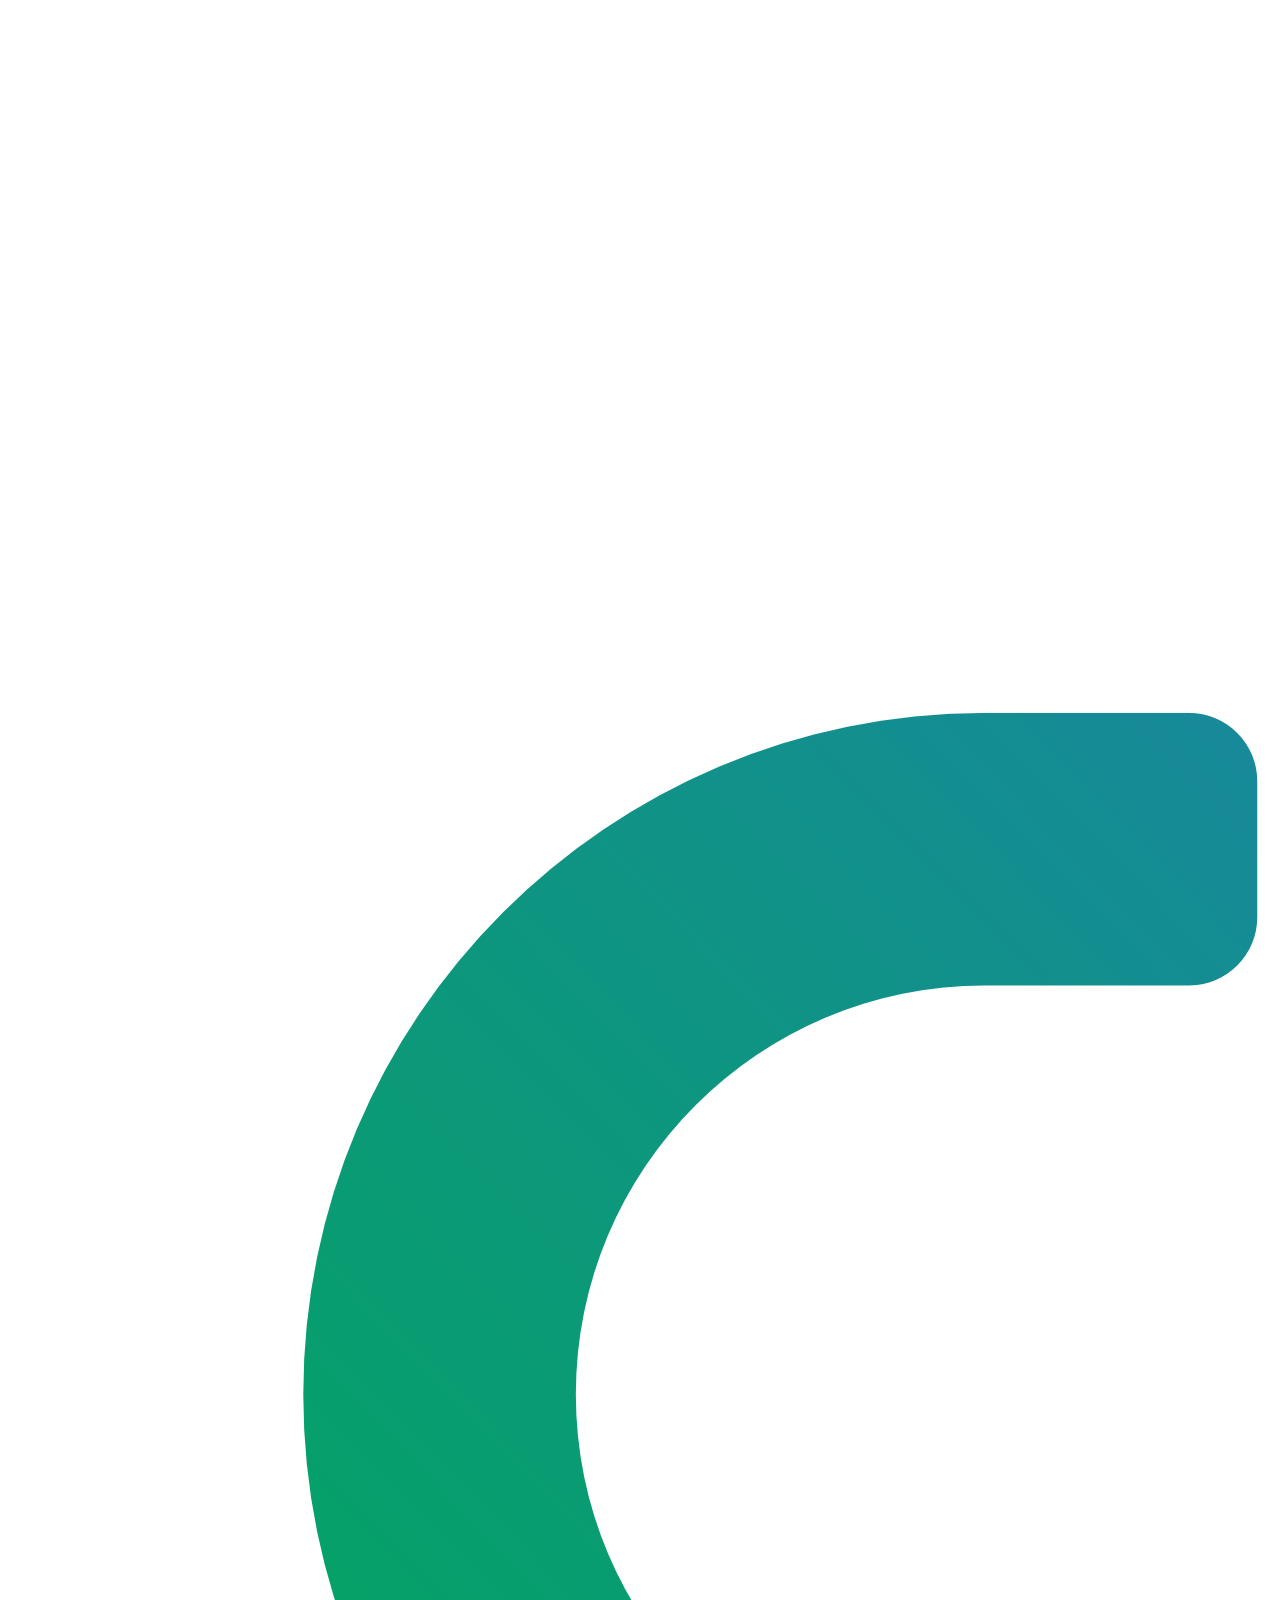
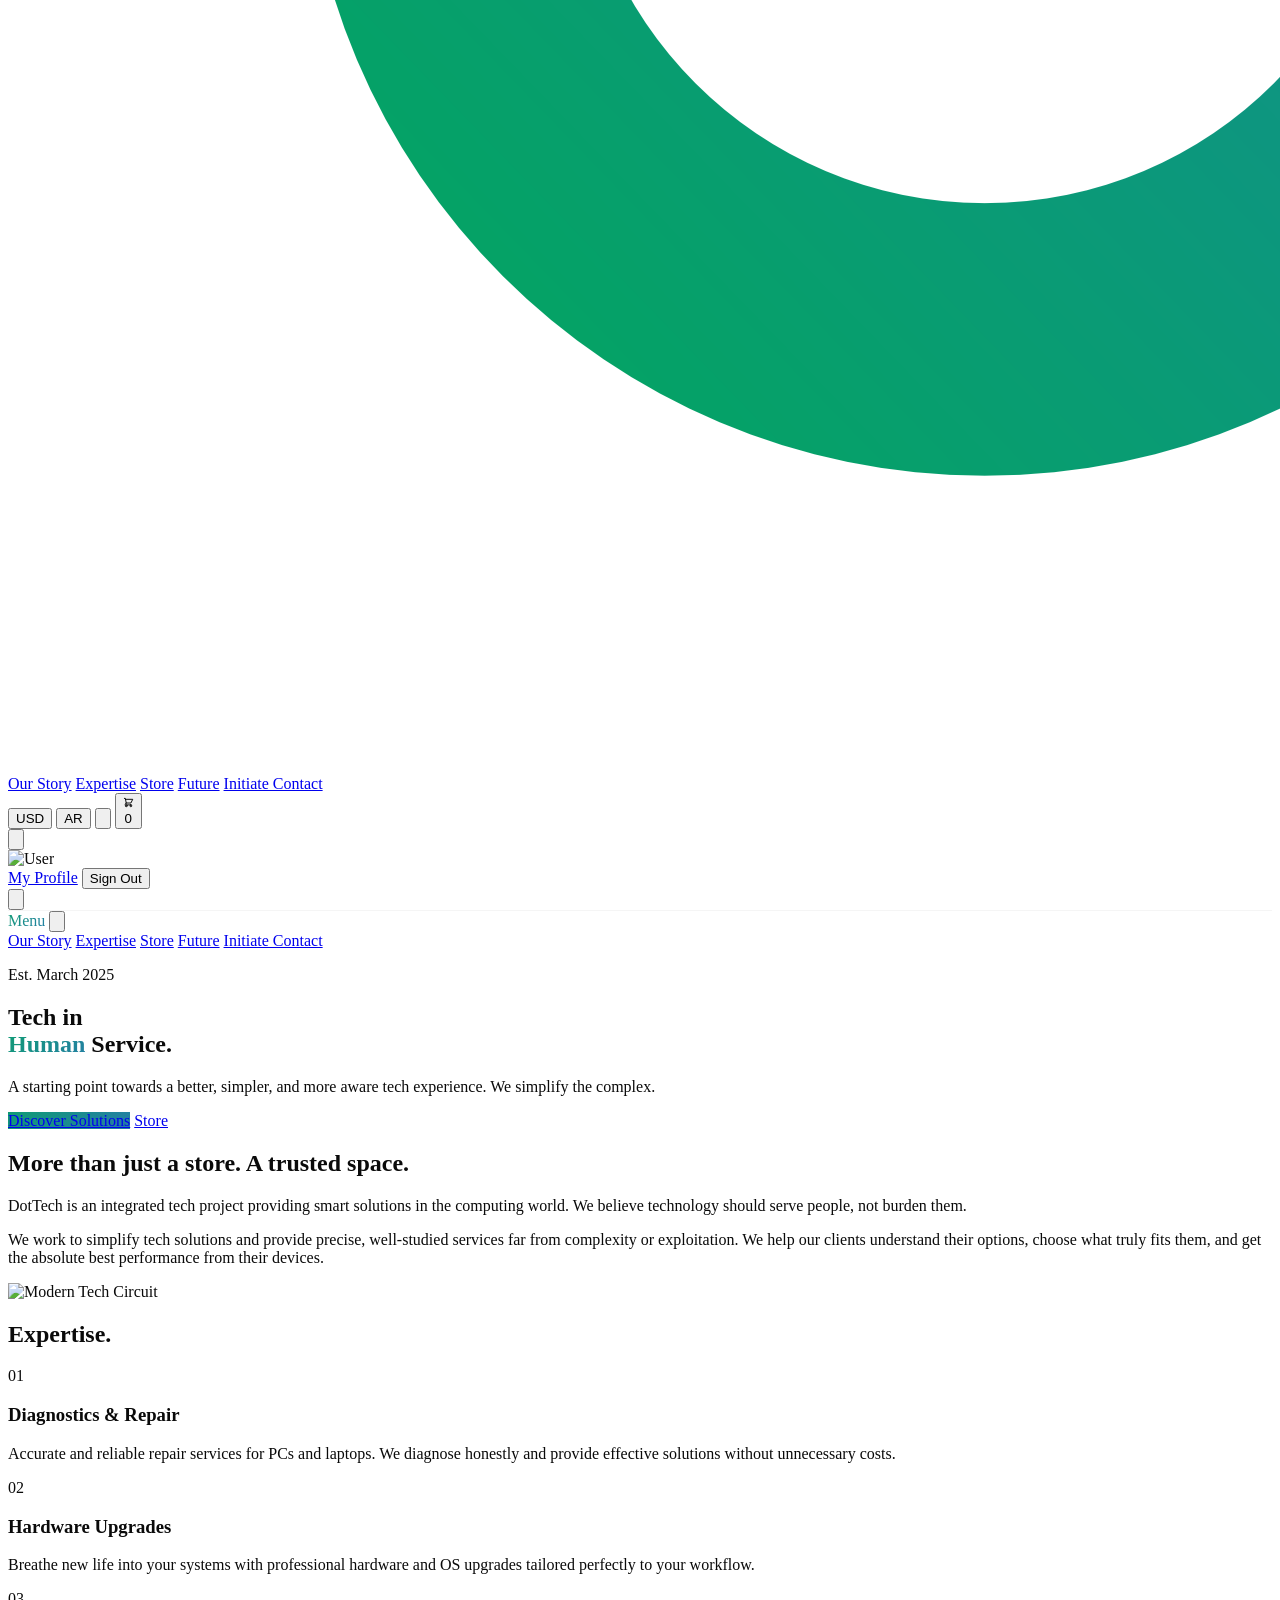
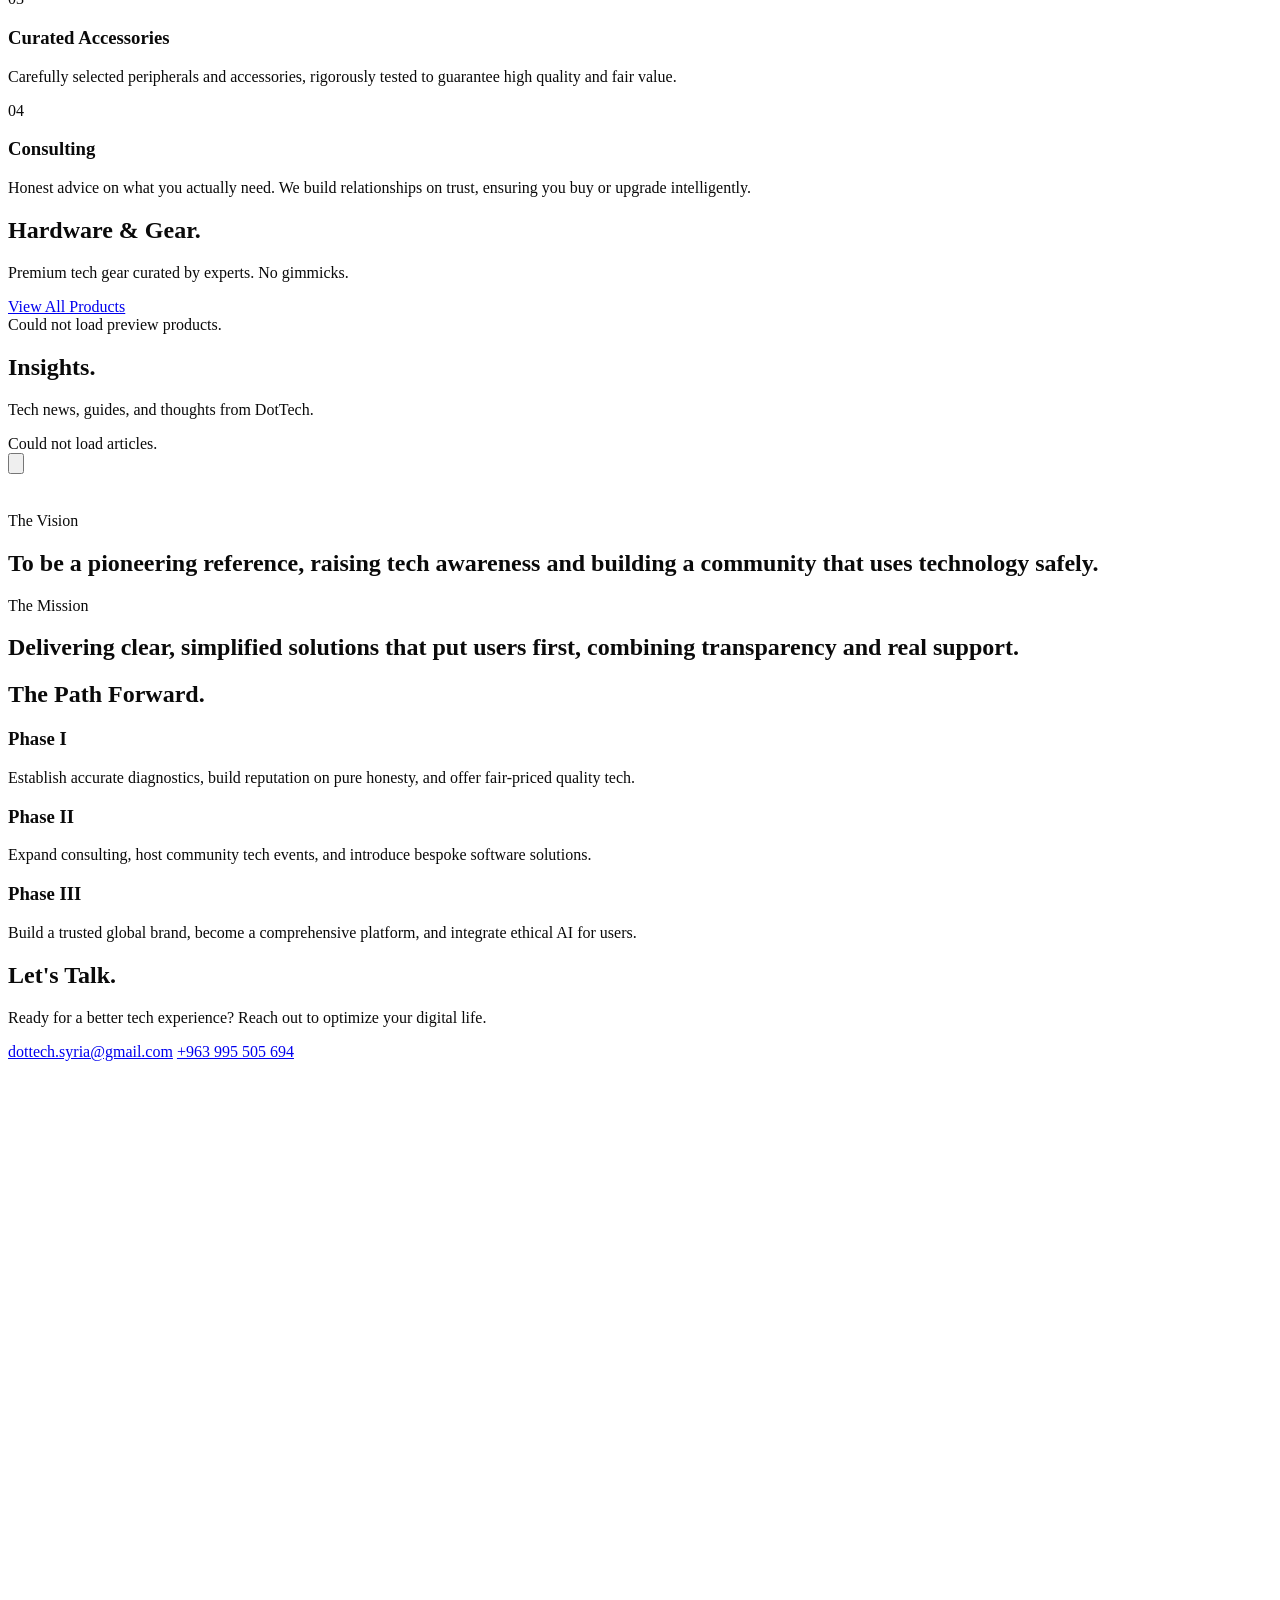
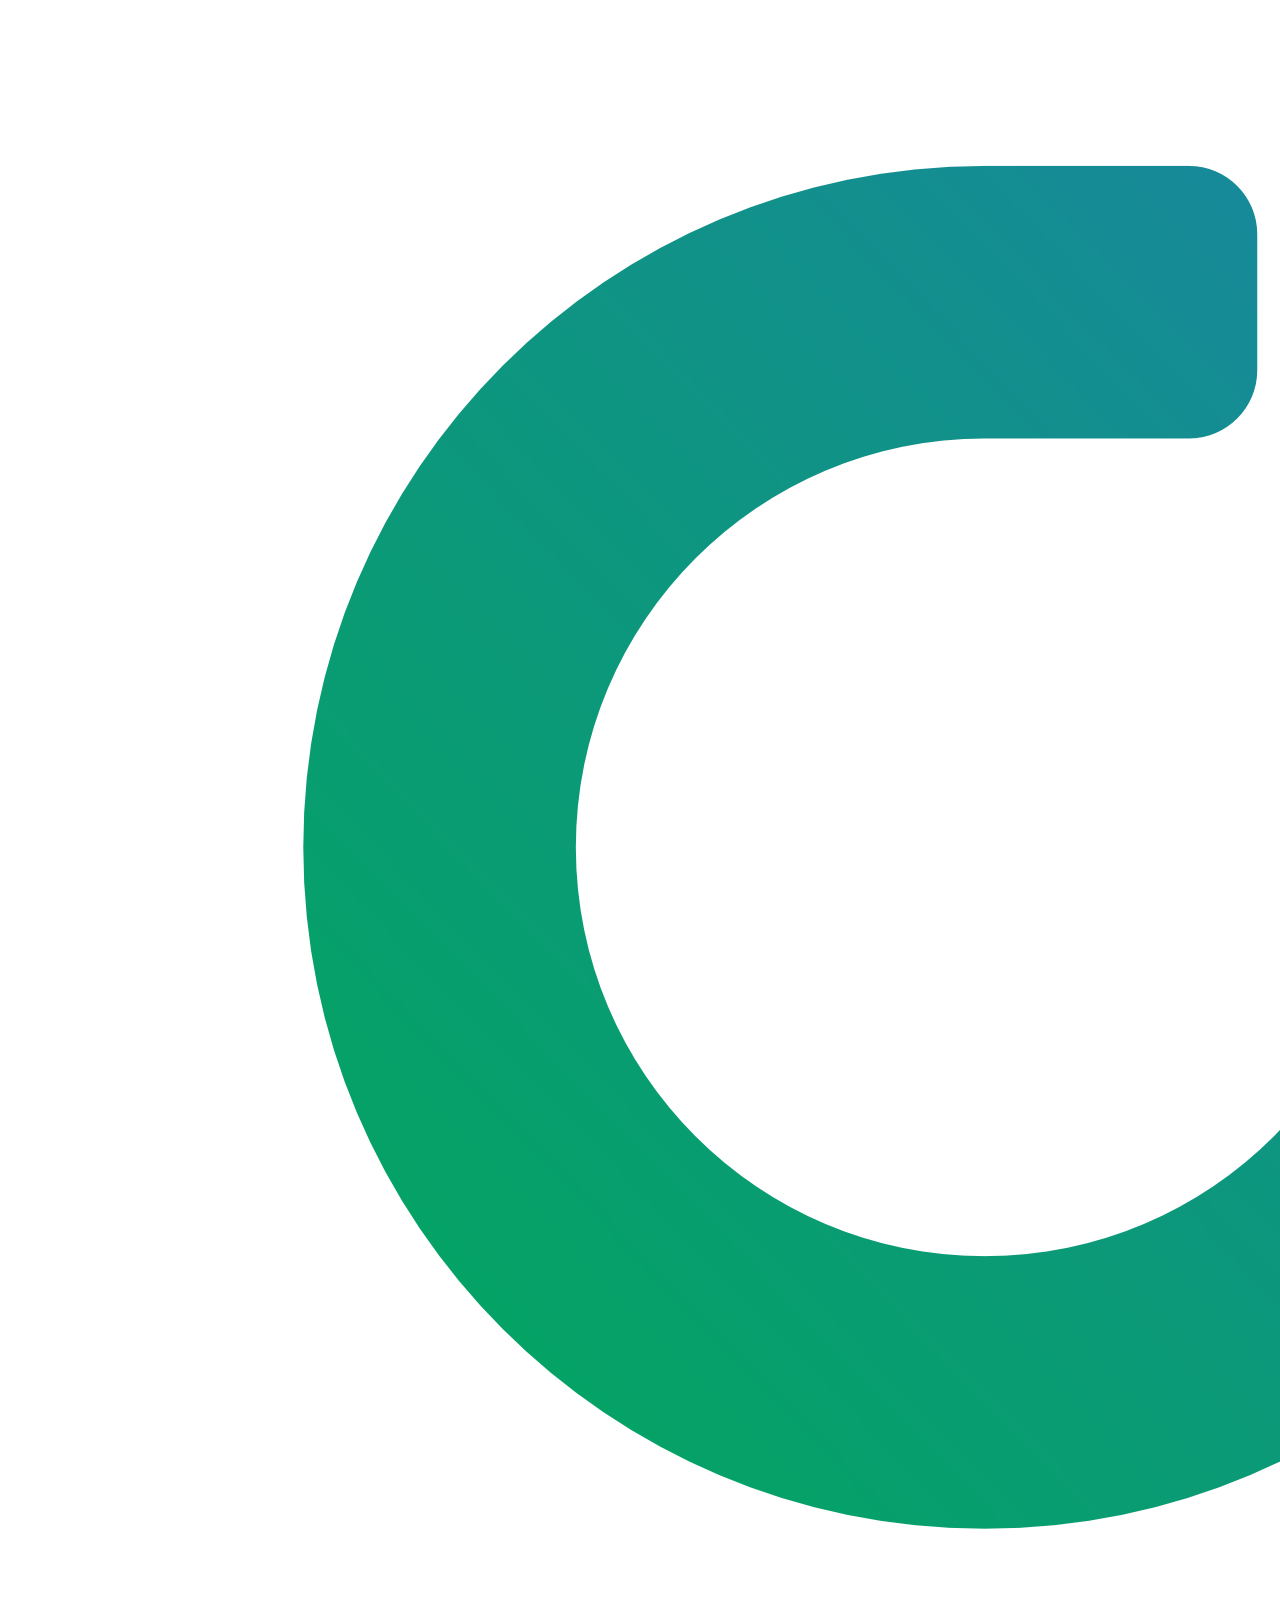
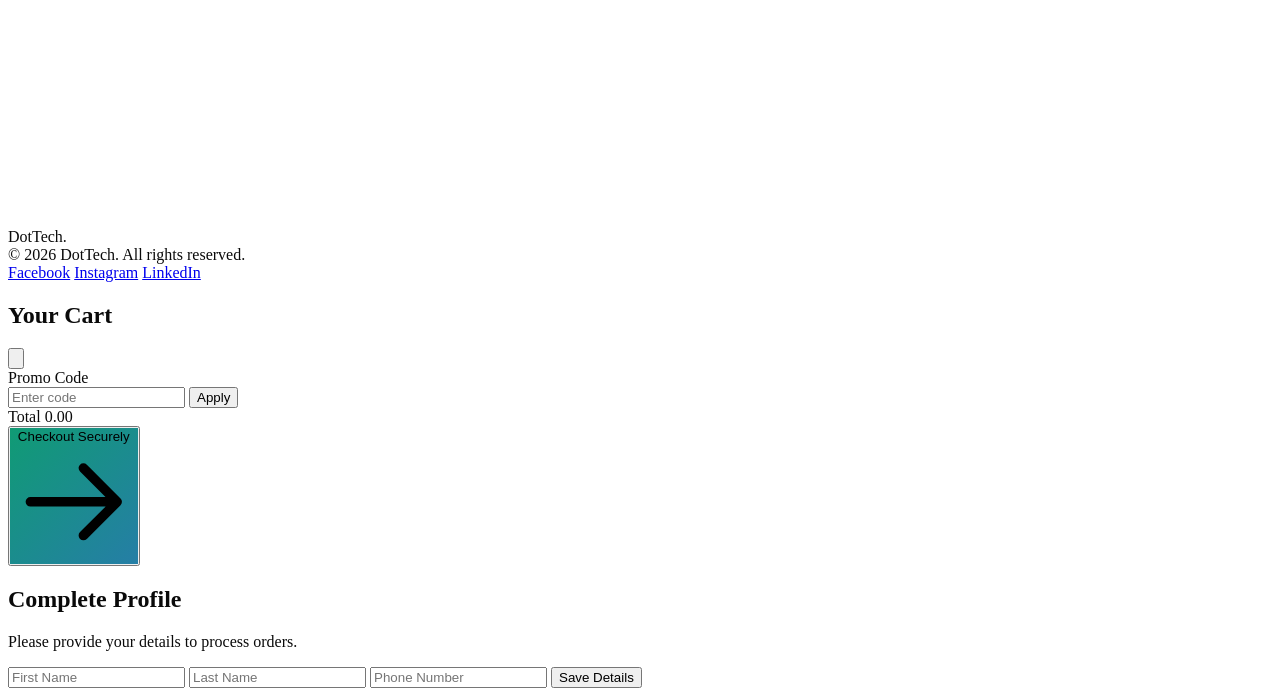
==== commit e1df5d27: "some fixes" ====
--- a/index.html
+++ b/index.html
@@ -1,96 +1,27 @@
 <!DOCTYPE html>
 <html lang="en" dir="ltr" class="scroll-smooth">
+
 <head>
     <meta charset="UTF-8">
     <meta name="viewport" content="width=device-width, initial-scale=1.0">
     <title>DotTech | The Future of Tech</title>
-    
+
     <link rel="preconnect" href="https://fonts.googleapis.com">
     <link rel="preconnect" href="https://fonts.gstatic.com" crossorigin>
-    <link href="https://fonts.googleapis.com/css2?family=Inter:wght@300;400;500;600&family=Outfit:wght@200;400;600;800&family=Tajawal:wght@300;400;500;700;800&display=swap" rel="stylesheet">
-    
+    <link
+        href="https://fonts.googleapis.com/css2?family=Inter:wght@300;400;500;600&family=Outfit:wght@200;400;600;800&family=Tajawal:wght@300;400;500;700;800&display=swap"
+        rel="stylesheet">
+
     <!-- Markdown Parser -->
     <script src="https://cdn.jsdelivr.net/npm/marked/marked.min.js"></script>
 
     <!-- Tailwind CSS -->
     <script src="https://cdn.tailwindcss.com"></script>
-    <script>
-        tailwind.config = {
-            darkMode: 'class',
-            theme: {
-                extend: {
-                    colors: {
-                        brand: { green: '#109B74', teal: '#1B8A98', blue: '#257EA6' }
-                    },
-                    fontFamily: {
-                        sans: ['Inter', 'sans-serif'],
-                        display: ['Outfit', 'sans-serif'],
-                        arabic: ['Tajawal', 'sans-serif'],
-                    }
-                }
-            }
-        }
-    </script>
-
-    <style>
-        :root { --bg-color: #ffffff; --text-main: #0a0a0a; }
-        body { background-color: var(--bg-color); color: var(--text-main); overflow-x: hidden; -webkit-font-smoothing: antialiased; transition: background-color 0.3s, color 0.3s; }
-        
-        /* Dark Mode Overrides */
-        html.dark body { background-color: #0b0f19; color: #e2e8f0; }
-        html.dark .glass-nav { background: rgba(15, 23, 42, 0.75) !important; border-bottom-color: rgba(255, 255, 255, 0.05) !important; }
-        html.dark .bg-white\/80 { background-color: rgba(15, 23, 42, 0.8) !important; }
-        html.dark .bg-\[\#FAFAFA\]\/90 { background-color: rgba(11, 15, 25, 0.9) !important; }
-        html.dark .bg-white { background-color: #111827 !important; border-color: rgba(255,255,255,0.08) !important; }
-        html.dark .bg-gray-50 { background-color: #1f2937 !important; border-color: rgba(255,255,255,0.05) !important; }
-        html.dark .text-gray-900 { color: #ffffff !important; }
-        html.dark .text-gray-800 { color: #f3f4f6 !important; }
-        html.dark .text-gray-500, html.dark .text-gray-600 { color: #9ca3af !important; }
-        html.dark .border-gray-100, html.dark .border-gray-200 { border-color: rgba(255,255,255,0.05) !important; }
-        
-        /* Product Card Fixes for Dark Mode */
-        .product-card { background: #ffffff; border: 1px solid rgba(0, 0, 0, 0.06); border-radius: 24px; transition: all 0.3s ease; box-shadow: 0 4px 20px rgba(0, 0, 0, 0.02); }
-        html.dark .product-card { background: #111827; border-color: rgba(255, 255, 255, 0.05); }
-        .product-card:hover { transform: translateY(-6px); border-color: rgba(16, 155, 116, 0.3); }
-        
-        .product-img-wrapper { mix-blend-mode: multiply; }
-        html.dark .product-img-wrapper { mix-blend-mode: normal; background-color: #f8fafc; border-radius: 12px; padding: 10px; }
-
-        html[dir="rtl"] body, html[dir="rtl"] .font-display, html[dir="rtl"] .font-sans { font-family: 'Tajawal', sans-serif !important; }
-        ::selection { background-color: rgba(16, 155, 116, 0.2); color: #109B74; }
-
-        .text-gradient { background: linear-gradient(135deg, #109B74 0%, #257EA6 100%); -webkit-background-clip: text; -webkit-text-fill-color: transparent; }
-        .glass-nav { background: rgba(255, 255, 255, 0.75); backdrop-filter: blur(20px); border-bottom: 1px solid rgba(0, 0, 0, 0.04); }
-        
-        .btn-elegant { position: relative; overflow: hidden; transition: all 0.5s ease; z-index: 1; }
-        .btn-elegant::before { content: ''; position: absolute; top: 0; left: 0; width: 100%; height: 100%; background: linear-gradient(135deg, #109B74 0%, #257EA6 100%); z-index: -1; transition: opacity 0.5s ease; }
-        .btn-elegant:hover::before { opacity: 0.8; }
-
-        #canvas-container { position: fixed; top: 0; left: 0; width: 100vw; height: 100vh; z-index: -10; pointer-events: none; opacity: 0.5; }
-        html.dark #canvas-container { opacity: 0.2; }
-
-        .custom-scrollbar::-webkit-scrollbar { width: 6px; }
-        .custom-scrollbar::-webkit-scrollbar-track { background: transparent; }
-        .custom-scrollbar::-webkit-scrollbar-thumb { background: rgba(16, 155, 116, 0.3); border-radius: 8px; }
-
-        .reveal { opacity: 0; transform: translateY(30px); transition: all 1s cubic-bezier(0.16, 1, 0.3, 1); }
-        .reveal.active { opacity: 1; transform: translateY(0); }
-        .delay-100 { transition-delay: 100ms; }
-        .delay-200 { transition-delay: 200ms; }
-
-        /* Toast Animation */
-        .toast-enter { animation: slideIn 0.3s ease-out forwards; }
-        .toast-exit { animation: slideOut 0.3s ease-in forwards; }
-        @keyframes slideIn { from { transform: translateY(100%); opacity: 0; } to { transform: translateY(0); opacity: 1; } }
-        @keyframes slideOut { from { transform: translateY(0); opacity: 1; } to { transform: translateY(100%); opacity: 0; } }
-        
-        /* Markdown Styles */
-        .markdown-body h2 { font-size: 1.5rem; font-weight: bold; margin-top: 1.5rem; margin-bottom: 0.75rem; color: #111827; }
-        html.dark .markdown-body h2 { color: #f9fafb; }
-        .markdown-body p { margin-bottom: 1rem; line-height: 1.7; }
-        .markdown-body ul { list-style-type: disc; padding-inline-start: 1.5rem; margin-bottom: 1rem; }
-    </style>
+    <script src="tailwind-config.js"></script>
+
+    <link rel="stylesheet" href="common.css">
 </head>
+
 <body class="bg-[#FAFAFA] dark:bg-[#0b0f19]">
 
     <div id="canvas-container"></div>
@@ -98,80 +29,136 @@
     <nav class="fixed w-full top-0 z-50 glass-nav transition-all duration-300">
         <div class="max-w-screen-2xl mx-auto px-4 sm:px-6 lg:px-12 py-4 flex items-center justify-between">
             <a href="index.html" class="flex items-center gap-3 group">
-                <img src="./logo.png" alt="DotTech Logo" class="h-7 sm:h-8 object-contain transition-transform group-hover:scale-105" onerror="this.outerHTML='<span class=\'font-display font-bold text-2xl tracking-tighter text-gradient\'>DotTech.</span>'">
+                <img src="./logo.png" alt="DotTech Logo"
+                    class="h-7 sm:h-8 object-contain transition-transform group-hover:scale-105"
+                    onerror="this.outerHTML='<span class=\'font-display font-bold text-2xl tracking-tighter text-gradient\'>DotTech.</span>'">
             </a>
-            
+
             <div class="hidden md:flex items-center gap-8 lg:gap-10 font-sans text-sm font-medium tracking-wide">
-                <a href="#about" class="text-gray-900 dark:text-gray-300 hover:text-brand-green transition-colors" data-i18n="nav_story">Our Story</a>
-                <a href="#services" class="text-gray-900 dark:text-gray-300 hover:text-brand-green transition-colors" data-i18n="nav_expertise">Expertise</a>
-                <a href="store.html" class="text-gray-900 dark:text-gray-300 hover:text-brand-green transition-colors" data-i18n="nav_store">Store</a>
-                <a href="#vision" class="text-gray-900 dark:text-gray-300 hover:text-brand-green transition-colors" data-i18n="nav_future">Future</a>
-                <a href="#contact" class="text-gray-900 dark:text-gray-300 hover:text-brand-green transition-colors" data-i18n="nav_contact">Initiate Contact</a>
+                <a href="#about" class="text-gray-900 dark:text-gray-300 hover:text-brand-green transition-colors"
+                    data-i18n="nav_story">Our Story</a>
+                <a href="#services" class="text-gray-900 dark:text-gray-300 hover:text-brand-green transition-colors"
+                    data-i18n="nav_expertise">Expertise</a>
+                <a href="store.html" class="text-gray-900 dark:text-gray-300 hover:text-brand-green transition-colors"
+                    data-i18n="nav_store">Store</a>
+                <a href="#vision" class="text-gray-900 dark:text-gray-300 hover:text-brand-green transition-colors"
+                    data-i18n="nav_future">Future</a>
+                <a href="#contact" class="text-gray-900 dark:text-gray-300 hover:text-brand-green transition-colors"
+                    data-i18n="nav_contact">Initiate Contact</a>
             </div>
 
             <div class="flex items-center gap-3 sm:gap-5">
-                <button onclick="toggleCurrency()" id="currency-toggle-btn" class="font-sans text-xs font-bold tracking-widest uppercase border border-gray-300 dark:border-gray-600 px-3 py-1.5 rounded-full hover:border-brand-green hover:text-brand-green transition-all bg-white dark:bg-gray-800 shadow-sm text-gray-900 dark:text-white">USD</button>
-                <button onclick="toggleLanguage()" id="lang-toggle-btn" class="font-sans text-xs font-bold tracking-widest uppercase border border-gray-300 dark:border-gray-600 px-3 py-1.5 rounded-full hover:border-brand-green hover:text-brand-green transition-all bg-white dark:bg-gray-800 shadow-sm text-gray-900 dark:text-white">AR</button>
-                <button onclick="toggleDarkMode()" class="text-gray-900 dark:text-gray-300 hover:text-brand-green transition-colors p-2 rounded-full hover:bg-gray-100 dark:hover:bg-gray-800">
-                    <svg id="theme-icon" class="w-5 h-5" fill="none" stroke="currentColor" viewBox="0 0 24 24"><path stroke-linecap="round" stroke-linejoin="round" stroke-width="2" d="M20.354 15.354A9 9 0 018.646 3.646 9.003 9.003 0 0012 21a9.003 9.003 0 008.354-5.646z"></path></svg>
+                <button onclick="toggleCurrency()" id="currency-toggle-btn"
+                    class="font-sans text-xs font-bold tracking-widest uppercase border border-gray-300 dark:border-gray-600 px-3 py-1.5 rounded-full hover:border-brand-green hover:text-brand-green transition-all bg-white dark:bg-gray-800 shadow-sm text-gray-900 dark:text-white">USD</button>
+                <button onclick="toggleLanguage()" id="lang-toggle-btn"
+                    class="font-sans text-xs font-bold tracking-widest uppercase border border-gray-300 dark:border-gray-600 px-3 py-1.5 rounded-full hover:border-brand-green hover:text-brand-green transition-all bg-white dark:bg-gray-800 shadow-sm text-gray-900 dark:text-white">AR</button>
+                <button onclick="toggleDarkMode()"
+                    class="text-gray-900 dark:text-gray-300 hover:text-brand-green transition-colors p-2 rounded-full hover:bg-gray-100 dark:hover:bg-gray-800">
+                    <svg id="theme-icon" class="w-5 h-5" fill="none" stroke="currentColor" viewBox="0 0 24 24">
+                        <path stroke-linecap="round" stroke-linejoin="round" stroke-width="2"
+                            d="M20.354 15.354A9 9 0 018.646 3.646 9.003 9.003 0 0012 21a9.003 9.003 0 008.354-5.646z">
+                        </path>
+                    </svg>
                 </button>
-                
-                <button onclick="toggleCart()" class="relative text-gray-900 dark:text-gray-300 hover:text-brand-green transition-colors group ms-1 sm:ms-2">
-                    <svg class="w-6 h-6 transition-transform group-hover:scale-110" fill="none" stroke="currentColor" viewBox="0 0 24 24"><path stroke-linecap="round" stroke-linejoin="round" stroke-width="2" d="M3 3h2l.4 2M7 13h10l4-8H5.4M7 13L5.4 5M7 13l-2.293 2.293c-.63.63-.184 1.707.707 1.707H17m0 0a2 2 0 100 4 2 2 0 000-4zm-8 2a2 2 0 11-4 0 2 2 0 014 0z"></path></svg>
-                    <span id="cart-badge" class="absolute -top-1.5 -end-2 bg-brand-green text-white text-[10px] font-bold px-1.5 py-0.5 rounded-full shadow-sm">0</span>
+
+                <button onclick="toggleCart()"
+                    class="relative text-gray-900 dark:text-gray-300 hover:text-brand-green transition-colors group ms-1 sm:ms-2">
+                    <svg class="w-6 h-6 transition-transform group-hover:scale-110" fill="none" stroke="currentColor"
+                        viewBox="0 0 24 24">
+                        <path stroke-linecap="round" stroke-linejoin="round" stroke-width="2"
+                            d="M3 3h2l.4 2M7 13h10l4-8H5.4M7 13L5.4 5M7 13l-2.293 2.293c-.63.63-.184 1.707.707 1.707H17m0 0a2 2 0 100 4 2 2 0 000-4zm-8 2a2 2 0 11-4 0 2 2 0 014 0z">
+                        </path>
+                    </svg>
+                    <span id="cart-badge"
+                        class="absolute -top-1.5 -end-2 bg-brand-green text-white text-[10px] font-bold px-1.5 py-0.5 rounded-full shadow-sm">0</span>
                 </button>
 
                 <div class="relative ps-3 sm:ps-4 ms-1 sm:ms-2 border-s border-gray-200 dark:border-gray-700">
-                    <button id="auth-login-btn" onclick="window.location.href='auth.html'" class="text-gray-900 dark:text-gray-300 hover:text-brand-green transition-all hover:scale-110 flex items-center">
-                        <svg class="w-6 h-6" fill="none" stroke="currentColor" viewBox="0 0 24 24"><path stroke-linecap="round" stroke-linejoin="round" stroke-width="2" d="M16 7a4 4 0 11-8 0 4 4 0 018 0zM12 14a7 7 0 00-7 7h14a7 7 0 00-7-7z"></path></svg>
+                    <button id="auth-login-btn" onclick="window.location.href='auth.html'"
+                        class="text-gray-900 dark:text-gray-300 hover:text-brand-green transition-all hover:scale-110 flex items-center">
+                        <svg class="w-6 h-6" fill="none" stroke="currentColor" viewBox="0 0 24 24">
+                            <path stroke-linecap="round" stroke-linejoin="round" stroke-width="2"
+                                d="M16 7a4 4 0 11-8 0 4 4 0 018 0zM12 14a7 7 0 00-7 7h14a7 7 0 00-7-7z"></path>
+                        </svg>
                     </button>
-                    <div id="user-profile-menu" class="hidden items-center cursor-pointer group" onclick="toggleUserDropdown()">
-                        <img id="user-avatar" src="" class="w-8 h-8 rounded-full border border-gray-200 dark:border-gray-700 object-cover shadow-sm" alt="User">
-                        <div id="user-dropdown" class="absolute top-12 end-0 bg-white dark:bg-gray-800 border border-gray-100 dark:border-gray-700 rounded-xl shadow-xl py-2 w-48 hidden z-50 transition-all">
-                            <a href="profile.html" class="block w-full text-start px-4 py-2.5 text-sm text-gray-700 dark:text-gray-300 hover:bg-gray-50 dark:hover:bg-gray-700 hover:text-brand-green transition-colors">My Profile</a>
-                            <button onclick="window.authAPI.logout()" class="w-full text-start px-4 py-2.5 text-sm text-red-600 dark:text-red-400 hover:bg-red-50 dark:hover:bg-red-900/20 transition-colors">Sign Out</button>
+                    <div id="user-profile-menu" class="hidden items-center cursor-pointer group"
+                        onclick="toggleUserDropdown()">
+                        <img id="user-avatar" src=""
+                            class="w-8 h-8 rounded-full border border-gray-200 dark:border-gray-700 object-cover shadow-sm"
+                            alt="User">
+                        <div id="user-dropdown"
+                            class="absolute top-12 end-0 bg-white dark:bg-gray-800 border border-gray-100 dark:border-gray-700 rounded-xl shadow-xl py-2 w-48 hidden z-50 transition-all">
+                            <a href="profile.html"
+                                class="block w-full text-start px-4 py-2.5 text-sm text-gray-700 dark:text-gray-300 hover:bg-gray-50 dark:hover:bg-gray-700 hover:text-brand-green transition-colors">My
+                                Profile</a>
+                            <button onclick="window.authAPI.logout()"
+                                class="w-full text-start px-4 py-2.5 text-sm text-red-600 dark:text-red-400 hover:bg-red-50 dark:hover:bg-red-900/20 transition-colors">Sign
+                                Out</button>
                         </div>
                     </div>
                 </div>
 
-                <button onclick="toggleMobileMenu()" class="md:hidden text-gray-900 dark:text-gray-300 hover:text-brand-green transition-colors ps-2">
-                    <svg class="w-6 h-6" fill="none" stroke="currentColor" viewBox="0 0 24 24"><path stroke-linecap="round" stroke-linejoin="round" stroke-width="2" d="M4 6h16M4 12h16M4 18h16"></path></svg>
+                <button onclick="toggleMobileMenu()"
+                    class="md:hidden text-gray-900 dark:text-gray-300 hover:text-brand-green transition-colors ps-2">
+                    <svg class="w-6 h-6" fill="none" stroke="currentColor" viewBox="0 0 24 24">
+                        <path stroke-linecap="round" stroke-linejoin="round" stroke-width="2"
+                            d="M4 6h16M4 12h16M4 18h16"></path>
+                    </svg>
                 </button>
             </div>
         </div>
     </nav>
 
     <!-- Mobile Menu -->
-    <div id="mobile-menu" class="fixed inset-0 bg-white/95 dark:bg-gray-900/95 backdrop-blur-md z-[100] transform translate-x-full rtl:-translate-x-full transition-transform duration-300 flex flex-col hidden">
+    <div id="mobile-menu"
+        class="fixed inset-0 bg-white/95 dark:bg-gray-900/95 backdrop-blur-md z-[100] transform translate-x-full rtl:-translate-x-full transition-transform duration-300 flex flex-col hidden">
         <div class="p-6 flex items-center justify-between border-b border-gray-100 dark:border-gray-800">
             <span class="font-display font-bold text-2xl text-gradient">Menu</span>
-            <button onclick="toggleMobileMenu()" class="p-2 text-gray-500 hover:text-gray-900 dark:hover:text-white hover:bg-gray-100 dark:hover:bg-gray-800 rounded-full transition-colors"><svg class="w-6 h-6" fill="none" stroke="currentColor" viewBox="0 0 24 24"><path stroke-linecap="round" stroke-linejoin="round" stroke-width="2" d="M6 18L18 6M6 6l12 12"></path></svg></button>
+            <button onclick="toggleMobileMenu()"
+                class="p-2 text-gray-500 hover:text-gray-900 dark:hover:text-white hover:bg-gray-100 dark:hover:bg-gray-800 rounded-full transition-colors"><svg
+                    class="w-6 h-6" fill="none" stroke="currentColor" viewBox="0 0 24 24">
+                    <path stroke-linecap="round" stroke-linejoin="round" stroke-width="2" d="M6 18L18 6M6 6l12 12">
+                    </path>
+                </svg></button>
         </div>
         <div class="flex flex-col p-6 gap-6 font-display text-xl">
-            <a href="#about" onclick="toggleMobileMenu()" class="text-gray-900 dark:text-gray-300 hover:text-brand-green" data-i18n="nav_story">Our Story</a>
-            <a href="#services" onclick="toggleMobileMenu()" class="text-gray-900 dark:text-gray-300 hover:text-brand-green" data-i18n="nav_expertise">Expertise</a>
-            <a href="store.html" onclick="toggleMobileMenu()" class="text-gray-900 dark:text-gray-300 hover:text-brand-green" data-i18n="nav_store">Store</a>
-            <a href="#vision" onclick="toggleMobileMenu()" class="text-gray-900 dark:text-gray-300 hover:text-brand-green" data-i18n="nav_future">Future</a>
-            <a href="#contact" onclick="toggleMobileMenu()" class="text-gray-900 dark:text-gray-300 hover:text-brand-green" data-i18n="nav_contact">Initiate Contact</a>
+            <a href="#about" onclick="toggleMobileMenu()"
+                class="text-gray-900 dark:text-gray-300 hover:text-brand-green" data-i18n="nav_story">Our Story</a>
+            <a href="#services" onclick="toggleMobileMenu()"
+                class="text-gray-900 dark:text-gray-300 hover:text-brand-green" data-i18n="nav_expertise">Expertise</a>
+            <a href="store.html" onclick="toggleMobileMenu()"
+                class="text-gray-900 dark:text-gray-300 hover:text-brand-green" data-i18n="nav_store">Store</a>
+            <a href="#vision" onclick="toggleMobileMenu()"
+                class="text-gray-900 dark:text-gray-300 hover:text-brand-green" data-i18n="nav_future">Future</a>
+            <a href="#contact" onclick="toggleMobileMenu()"
+                class="text-gray-900 dark:text-gray-300 hover:text-brand-green" data-i18n="nav_contact">Initiate
+                Contact</a>
         </div>
     </div>
 
     <section class="relative min-h-screen flex items-center pt-24 pb-12">
         <div class="max-w-screen-2xl mx-auto px-6 lg:px-12 w-full">
             <div class="max-w-4xl reveal">
-                <p class="font-sans text-brand-teal tracking-[0.2em] text-sm font-medium uppercase mb-6" data-i18n="hero_est">Est. March 2025</p>
-                <h1 class="font-display text-5xl md:text-7xl lg:text-[7.5rem] font-semibold leading-[1.1] md:leading-[0.9] tracking-tighter text-gray-900 dark:text-white mb-8" data-i18n="hero_title">
+                <p class="font-sans text-brand-teal tracking-[0.2em] text-sm font-medium uppercase mb-6"
+                    data-i18n="hero_est">Est. March 2025</p>
+                <h1 class="font-display text-5xl md:text-7xl lg:text-[7.5rem] font-semibold leading-[1.1] md:leading-[0.9] tracking-tighter text-gray-900 dark:text-white mb-8"
+                    data-i18n="hero_title">
                     Tech in <br>
                     <span class="text-gradient italic font-light">Human</span> Service.
                 </h1>
-                <p class="font-sans text-lg md:text-xl text-gray-500 dark:text-gray-400 max-w-xl font-light leading-relaxed mb-12" data-i18n="hero_desc">
+                <p class="font-sans text-lg md:text-xl text-gray-500 dark:text-gray-400 max-w-xl font-light leading-relaxed mb-12"
+                    data-i18n="hero_desc">
                     A starting point towards a better, simpler, and more aware tech experience. We simplify the complex.
                 </p>
                 <div class="flex gap-4 flex-wrap">
-                    <a href="#services" class="btn-elegant text-white px-8 md:px-10 py-3 md:py-4 rounded-full font-sans text-xs md:text-sm tracking-widest uppercase transition-transform hover:scale-105 inline-block shadow-2xl shadow-brand-green/20" data-i18n="hero_btn">
+                    <a href="#services"
+                        class="btn-elegant text-white px-8 md:px-10 py-3 md:py-4 rounded-full font-sans text-xs md:text-sm tracking-widest uppercase transition-transform hover:scale-105 inline-block shadow-2xl shadow-brand-green/20"
+                        data-i18n="hero_btn">
                         Discover Solutions
                     </a>
-                    <a href="store.html" class="px-8 md:px-10 py-3 md:py-4 rounded-full font-sans text-xs md:text-sm tracking-widest uppercase transition-all inline-block border border-gray-300 text-gray-800 dark:border-gray-600 dark:text-gray-300 hover:border-gray-800 dark:hover:bg-gray-800 hover:bg-gray-50 bg-white/50 dark:bg-black/50 backdrop-blur-sm" data-i18n="nav_store">
+                    <a href="store.html"
+                        class="px-8 md:px-10 py-3 md:py-4 rounded-full font-sans text-xs md:text-sm tracking-widest uppercase transition-all inline-block border border-gray-300 text-gray-800 dark:border-gray-600 dark:text-gray-300 hover:border-gray-800 dark:hover:bg-gray-800 hover:bg-gray-50 bg-white/50 dark:bg-black/50 backdrop-blur-sm"
+                        data-i18n="nav_store">
                         Store
                     </a>
                 </div>
@@ -180,21 +167,32 @@
     </section>
 
     <!-- About Section -->
-    <section id="about" class="py-24 md:py-32 lg:py-40 bg-white/80 dark:bg-[#111827]/80 backdrop-blur-md border-t border-gray-100 dark:border-gray-800">
+    <section id="about"
+        class="py-24 md:py-32 lg:py-40 bg-white/80 dark:bg-[#111827]/80 backdrop-blur-md border-t border-gray-100 dark:border-gray-800">
         <div class="max-w-screen-2xl mx-auto px-6 lg:px-12">
             <div class="grid lg:grid-cols-2 gap-12 lg:gap-24 items-center">
                 <div class="reveal">
-                    <h2 class="font-display text-3xl md:text-4xl lg:text-5xl font-semibold tracking-tight mb-6 md:mb-8 text-gray-900 dark:text-white" data-i18n="about_title">More than just a store. A trusted space.</h2>
-                    <p class="font-sans text-lg md:text-xl text-gray-500 dark:text-gray-400 font-light leading-relaxed mb-6" data-i18n="about_p1">
-                        DotTech is an integrated tech project providing smart solutions in the computing world. We believe technology should serve people, not burden them. 
+                    <h2 class="font-display text-3xl md:text-4xl lg:text-5xl font-semibold tracking-tight mb-6 md:mb-8 text-gray-900 dark:text-white"
+                        data-i18n="about_title">More than just a store. A trusted space.</h2>
+                    <p class="font-sans text-lg md:text-xl text-gray-500 dark:text-gray-400 font-light leading-relaxed mb-6"
+                        data-i18n="about_p1">
+                        DotTech is an integrated tech project providing smart solutions in the computing world. We
+                        believe technology should serve people, not burden them.
                     </p>
-                    <p class="font-sans text-base md:text-lg text-gray-400 dark:text-gray-500 font-light leading-relaxed" data-i18n="about_p2">
-                        We work to simplify tech solutions and provide precise, well-studied services far from complexity or exploitation. We help our clients understand their options, choose what truly fits them, and get the absolute best performance from their devices.
+                    <p class="font-sans text-base md:text-lg text-gray-400 dark:text-gray-500 font-light leading-relaxed"
+                        data-i18n="about_p2">
+                        We work to simplify tech solutions and provide precise, well-studied services far from
+                        complexity or exploitation. We help our clients understand their options, choose what truly fits
+                        them, and get the absolute best performance from their devices.
                     </p>
                 </div>
                 <div class="reveal delay-100 relative mt-8 lg:mt-0">
-                    <div class="absolute -right-4 md:-right-6 -bottom-4 md:-bottom-6 w-24 md:w-32 h-24 md:h-32 bg-brand-green/10 rounded-full blur-xl md:blur-2xl"></div>
-                    <img src="https://images.unsplash.com/photo-1518770660439-4636190af475?q=80&w=2070&auto=format&fit=crop" alt="Modern Tech Circuit" class="w-full aspect-[4/3] object-cover rounded-3xl shadow-xl relative z-10 filter grayscale-[20%] hover:grayscale-0 transition-all duration-700">
+                    <div
+                        class="absolute -right-4 md:-right-6 -bottom-4 md:-bottom-6 w-24 md:w-32 h-24 md:h-32 bg-brand-green/10 rounded-full blur-xl md:blur-2xl">
+                    </div>
+                    <img src="https://images.unsplash.com/photo-1518770660439-4636190af475?q=80&w=2070&auto=format&fit=crop"
+                        alt="Modern Tech Circuit"
+                        class="w-full aspect-[4/3] object-cover rounded-3xl shadow-xl relative z-10 filter grayscale-[20%] hover:grayscale-0 transition-all duration-700">
                 </div>
             </div>
         </div>
@@ -204,50 +202,84 @@
     <section id="services" class="py-24 md:py-32 lg:py-40 bg-[#FAFAFA]/90 dark:bg-[#0b0f19]/90 backdrop-blur-md">
         <div class="max-w-screen-2xl mx-auto px-6 lg:px-12">
             <div class="mb-16 md:mb-24 reveal">
-                <h2 class="font-display text-4xl md:text-5xl lg:text-7xl font-semibold tracking-tighter text-gray-900 dark:text-white" data-i18n="srv_title">Expertise.</h2>
+                <h2 class="font-display text-4xl md:text-5xl lg:text-7xl font-semibold tracking-tighter text-gray-900 dark:text-white"
+                    data-i18n="srv_title">Expertise.</h2>
             </div>
             <div class="border-t border-gray-200 dark:border-gray-800">
-                <div class="service-row py-8 md:py-12 flex flex-col md:flex-row md:items-center justify-between gap-4 md:gap-6 reveal border-b border-gray-100 dark:border-gray-800 hover:border-brand-green transition-all hover:ps-6">
+                <div
+                    class="service-row py-8 md:py-12 flex flex-col md:flex-row md:items-center justify-between gap-4 md:gap-6 reveal border-b border-gray-100 dark:border-gray-800 hover:border-brand-green transition-all hover:ps-6">
                     <div class="flex items-start gap-4 md:gap-8 md:w-1/2">
-                        <span class="font-display text-xs md:text-sm font-bold tracking-widest text-gray-300 dark:text-gray-600 mt-1 md:mt-2">01</span>
-                        <h3 class="font-display text-2xl md:text-3xl lg:text-4xl font-medium tracking-tight text-gray-900 dark:text-white" data-i18n="srv_1_t">Diagnostics & Repair</h3>
-                    </div>
-                    <div class="md:w-1/2"><p class="font-sans text-base md:text-lg text-gray-500 dark:text-gray-400 font-light leading-relaxed" data-i18n="srv_1_d">Accurate and reliable repair services for PCs and laptops. We diagnose honestly and provide effective solutions without unnecessary costs.</p></div>
-                </div>
-                <div class="service-row py-8 md:py-12 flex flex-col md:flex-row md:items-center justify-between gap-4 md:gap-6 reveal border-b border-gray-100 dark:border-gray-800 hover:border-brand-green transition-all hover:ps-6">
+                        <span
+                            class="font-display text-xs md:text-sm font-bold tracking-widest text-gray-300 dark:text-gray-600 mt-1 md:mt-2">01</span>
+                        <h3 class="font-display text-2xl md:text-3xl lg:text-4xl font-medium tracking-tight text-gray-900 dark:text-white"
+                            data-i18n="srv_1_t">Diagnostics & Repair</h3>
+                    </div>
+                    <div class="md:w-1/2">
+                        <p class="font-sans text-base md:text-lg text-gray-500 dark:text-gray-400 font-light leading-relaxed"
+                            data-i18n="srv_1_d">Accurate and reliable repair services for PCs and laptops. We diagnose
+                            honestly and provide effective solutions without unnecessary costs.</p>
+                    </div>
+                </div>
+                <div
+                    class="service-row py-8 md:py-12 flex flex-col md:flex-row md:items-center justify-between gap-4 md:gap-6 reveal border-b border-gray-100 dark:border-gray-800 hover:border-brand-green transition-all hover:ps-6">
                     <div class="flex items-start gap-4 md:gap-8 md:w-1/2">
-                        <span class="font-display text-xs md:text-sm font-bold tracking-widest text-gray-300 dark:text-gray-600 mt-1 md:mt-2">02</span>
-                        <h3 class="font-display text-2xl md:text-3xl lg:text-4xl font-medium tracking-tight text-gray-900 dark:text-white" data-i18n="srv_2_t">Hardware Upgrades</h3>
-                    </div>
-                    <div class="md:w-1/2"><p class="font-sans text-base md:text-lg text-gray-500 dark:text-gray-400 font-light leading-relaxed" data-i18n="srv_2_d">Breathe new life into your systems with professional hardware and OS upgrades tailored perfectly to your workflow.</p></div>
-                </div>
-                <div class="service-row py-8 md:py-12 flex flex-col md:flex-row md:items-center justify-between gap-4 md:gap-6 reveal border-b border-gray-100 dark:border-gray-800 hover:border-brand-green transition-all hover:ps-6">
+                        <span
+                            class="font-display text-xs md:text-sm font-bold tracking-widest text-gray-300 dark:text-gray-600 mt-1 md:mt-2">02</span>
+                        <h3 class="font-display text-2xl md:text-3xl lg:text-4xl font-medium tracking-tight text-gray-900 dark:text-white"
+                            data-i18n="srv_2_t">Hardware Upgrades</h3>
+                    </div>
+                    <div class="md:w-1/2">
+                        <p class="font-sans text-base md:text-lg text-gray-500 dark:text-gray-400 font-light leading-relaxed"
+                            data-i18n="srv_2_d">Breathe new life into your systems with professional hardware and OS
+                            upgrades tailored perfectly to your workflow.</p>
+                    </div>
+                </div>
+                <div
+                    class="service-row py-8 md:py-12 flex flex-col md:flex-row md:items-center justify-between gap-4 md:gap-6 reveal border-b border-gray-100 dark:border-gray-800 hover:border-brand-green transition-all hover:ps-6">
                     <div class="flex items-start gap-4 md:gap-8 md:w-1/2">
-                        <span class="font-display text-xs md:text-sm font-bold tracking-widest text-gray-300 dark:text-gray-600 mt-1 md:mt-2">03</span>
-                        <h3 class="font-display text-2xl md:text-3xl lg:text-4xl font-medium tracking-tight text-gray-900 dark:text-white" data-i18n="srv_3_t">Curated Accessories</h3>
-                    </div>
-                    <div class="md:w-1/2"><p class="font-sans text-base md:text-lg text-gray-500 dark:text-gray-400 font-light leading-relaxed" data-i18n="srv_3_d">Carefully selected peripherals and accessories, rigorously tested to guarantee high quality and fair value.</p></div>
-                </div>
-                <div class="service-row py-8 md:py-12 flex flex-col md:flex-row md:items-center justify-between gap-4 md:gap-6 reveal border-b border-gray-100 dark:border-gray-800 hover:border-brand-green transition-all hover:ps-6">
+                        <span
+                            class="font-display text-xs md:text-sm font-bold tracking-widest text-gray-300 dark:text-gray-600 mt-1 md:mt-2">03</span>
+                        <h3 class="font-display text-2xl md:text-3xl lg:text-4xl font-medium tracking-tight text-gray-900 dark:text-white"
+                            data-i18n="srv_3_t">Curated Accessories</h3>
+                    </div>
+                    <div class="md:w-1/2">
+                        <p class="font-sans text-base md:text-lg text-gray-500 dark:text-gray-400 font-light leading-relaxed"
+                            data-i18n="srv_3_d">Carefully selected peripherals and accessories, rigorously tested to
+                            guarantee high quality and fair value.</p>
+                    </div>
+                </div>
+                <div
+                    class="service-row py-8 md:py-12 flex flex-col md:flex-row md:items-center justify-between gap-4 md:gap-6 reveal border-b border-gray-100 dark:border-gray-800 hover:border-brand-green transition-all hover:ps-6">
                     <div class="flex items-start gap-4 md:gap-8 md:w-1/2">
-                        <span class="font-display text-xs md:text-sm font-bold tracking-widest text-gray-300 dark:text-gray-600 mt-1 md:mt-2">04</span>
-                        <h3 class="font-display text-2xl md:text-3xl lg:text-4xl font-medium tracking-tight text-gray-900 dark:text-white" data-i18n="srv_4_t">Consulting</h3>
-                    </div>
-                    <div class="md:w-1/2"><p class="font-sans text-base md:text-lg text-gray-500 dark:text-gray-400 font-light leading-relaxed" data-i18n="srv_4_d">Honest advice on what you actually need. We build relationships on trust, ensuring you buy or upgrade intelligently.</p></div>
+                        <span
+                            class="font-display text-xs md:text-sm font-bold tracking-widest text-gray-300 dark:text-gray-600 mt-1 md:mt-2">04</span>
+                        <h3 class="font-display text-2xl md:text-3xl lg:text-4xl font-medium tracking-tight text-gray-900 dark:text-white"
+                            data-i18n="srv_4_t">Consulting</h3>
+                    </div>
+                    <div class="md:w-1/2">
+                        <p class="font-sans text-base md:text-lg text-gray-500 dark:text-gray-400 font-light leading-relaxed"
+                            data-i18n="srv_4_d">Honest advice on what you actually need. We build relationships on
+                            trust, ensuring you buy or upgrade intelligently.</p>
+                    </div>
                 </div>
             </div>
         </div>
     </section>
 
     <!-- Store Preview Section -->
-    <section class="py-24 md:py-32 lg:py-40 bg-white/80 dark:bg-[#111827]/80 backdrop-blur-md relative border-t border-gray-100 dark:border-gray-800">
+    <section
+        class="py-24 md:py-32 lg:py-40 bg-white/80 dark:bg-[#111827]/80 backdrop-blur-md relative border-t border-gray-100 dark:border-gray-800">
         <div class="max-w-screen-2xl mx-auto px-6 lg:px-12">
             <div class="flex flex-col md:flex-row md:items-end justify-between mb-16 md:mb-20 reveal gap-4 md:gap-6">
                 <div>
-                    <h2 class="font-display text-4xl md:text-5xl lg:text-7xl font-semibold tracking-tighter text-gray-900 dark:text-white" data-i18n="store_title">Hardware & Gear.</h2>
-                    <p class="font-sans text-lg md:text-xl text-gray-500 dark:text-gray-400 font-light mt-2 md:mt-4" data-i18n="store_desc">Premium tech gear curated by experts. No gimmicks.</p>
-                </div>
-                <a href="store.html" class="font-sans text-sm font-bold tracking-widest uppercase border-b border-gray-900 dark:border-gray-400 pb-1 hover:text-brand-green hover:border-brand-green transition-colors w-fit text-gray-900 dark:text-gray-300" data-i18n="store_view_all">View All Products</a>
+                    <h2 class="font-display text-4xl md:text-5xl lg:text-7xl font-semibold tracking-tighter text-gray-900 dark:text-white"
+                        data-i18n="store_title">Hardware & Gear.</h2>
+                    <p class="font-sans text-lg md:text-xl text-gray-500 dark:text-gray-400 font-light mt-2 md:mt-4"
+                        data-i18n="store_desc">Premium tech gear curated by experts. No gimmicks.</p>
+                </div>
+                <a href="store.html"
+                    class="font-sans text-sm font-bold tracking-widest uppercase border-b border-gray-900 dark:border-gray-400 pb-1 hover:text-brand-green hover:border-brand-green transition-colors w-fit text-gray-900 dark:text-gray-300"
+                    data-i18n="store_view_all">View All Products</a>
             </div>
             <!-- Products Grid -->
             <div id="preview-store-grid" class="grid grid-cols-1 sm:grid-cols-2 lg:grid-cols-4 gap-6 md:gap-8">
@@ -257,11 +289,15 @@
     </section>
 
     <!-- Articles Preview Section -->
-    <section class="py-24 md:py-32 lg:py-40 bg-[#FAFAFA]/90 dark:bg-[#0b0f19]/90 backdrop-blur-md relative border-t border-gray-100 dark:border-gray-800">
+    <section
+        class="py-24 md:py-32 lg:py-40 bg-[#FAFAFA]/90 dark:bg-[#0b0f19]/90 backdrop-blur-md relative border-t border-gray-100 dark:border-gray-800">
         <div class="max-w-screen-2xl mx-auto px-6 lg:px-12">
             <div class="mb-16 md:mb-20 reveal">
-                <h2 class="font-display text-4xl md:text-5xl lg:text-7xl font-semibold tracking-tighter text-gray-900 dark:text-white">Insights.</h2>
-                <p class="font-sans text-lg md:text-xl text-gray-500 dark:text-gray-400 font-light mt-2 md:mt-4">Tech news, guides, and thoughts from DotTech.</p>
+                <h2
+                    class="font-display text-4xl md:text-5xl lg:text-7xl font-semibold tracking-tighter text-gray-900 dark:text-white">
+                    Insights.</h2>
+                <p class="font-sans text-lg md:text-xl text-gray-500 dark:text-gray-400 font-light mt-2 md:mt-4">Tech
+                    news, guides, and thoughts from DotTech.</p>
             </div>
             <div id="articles-grid" class="grid grid-cols-1 md:grid-cols-2 lg:grid-cols-3 gap-6 md:gap-8">
                 <div class="col-span-full text-center py-10 text-gray-400 font-sans">Loading articles...</div>
@@ -270,35 +306,54 @@
     </section>
 
     <!-- Article Modal -->
-    <div id="article-modal" class="fixed inset-0 z-[120] hidden items-center justify-center opacity-0 transition-opacity duration-300 p-4 sm:p-6">
+    <div id="article-modal"
+        class="fixed inset-0 z-[120] hidden items-center justify-center opacity-0 transition-opacity duration-300 p-4 sm:p-6">
         <div class="absolute inset-0 bg-black/60 backdrop-blur-sm" onclick="closeArticleModal()"></div>
-        <div class="bg-white dark:bg-gray-900 rounded-3xl w-full max-w-4xl relative z-10 shadow-2xl flex flex-col max-h-[90vh] transform scale-95 transition-transform duration-300 border border-gray-100 dark:border-gray-800" id="article-modal-inner">
-            <button onclick="closeArticleModal()" class="absolute top-4 right-4 z-20 p-2 bg-black/50 text-white rounded-full hover:bg-black/70 transition-colors backdrop-blur-md">
-                <svg class="w-6 h-6" fill="none" stroke="currentColor" viewBox="0 0 24 24"><path stroke-linecap="round" stroke-linejoin="round" stroke-width="2" d="M6 18L18 6M6 6l12 12"></path></svg>
+        <div class="bg-white dark:bg-gray-900 rounded-3xl w-full max-w-4xl relative z-10 shadow-2xl flex flex-col max-h-[90vh] transform scale-95 transition-transform duration-300 border border-gray-100 dark:border-gray-800"
+            id="article-modal-inner">
+            <button onclick="closeArticleModal()"
+                class="absolute top-4 right-4 z-20 p-2 bg-black/50 text-white rounded-full hover:bg-black/70 transition-colors backdrop-blur-md">
+                <svg class="w-6 h-6" fill="none" stroke="currentColor" viewBox="0 0 24 24">
+                    <path stroke-linecap="round" stroke-linejoin="round" stroke-width="2" d="M6 18L18 6M6 6l12 12">
+                    </path>
+                </svg>
             </button>
             <div class="w-full h-48 md:h-64 lg:h-80 shrink-0">
                 <img id="modal-img" src="" class="w-full h-full object-cover rounded-t-3xl">
             </div>
             <div class="p-6 sm:p-8 md:p-12 overflow-y-auto custom-scrollbar">
-                <div class="text-brand-green text-xs md:text-sm font-bold tracking-widest uppercase mb-3 md:mb-4" id="modal-date"></div>
-                <h2 class="font-display text-2xl sm:text-3xl md:text-4xl font-bold mb-6 md:mb-8 text-gray-900 dark:text-white leading-tight" id="modal-title"></h2>
-                <div id="modal-content" class="font-sans text-base md:text-lg text-gray-600 dark:text-gray-400 font-light leading-relaxed markdown-body"></div>
+                <div class="text-brand-green text-xs md:text-sm font-bold tracking-widest uppercase mb-3 md:mb-4"
+                    id="modal-date"></div>
+                <h2 class="font-display text-2xl sm:text-3xl md:text-4xl font-bold mb-6 md:mb-8 text-gray-900 dark:text-white leading-tight"
+                    id="modal-title"></h2>
+                <div id="modal-content"
+                    class="font-sans text-base md:text-lg text-gray-600 dark:text-gray-400 font-light leading-relaxed markdown-body">
+                </div>
             </div>
         </div>
     </div>
 
     <!-- Vision & Roadmap -->
-    <section id="vision" class="py-24 md:py-32 lg:py-48 bg-white/90 dark:bg-[#111827]/90 backdrop-blur-md overflow-hidden border-t border-gray-100 dark:border-gray-800">
+    <section id="vision"
+        class="py-24 md:py-32 lg:py-48 bg-white/90 dark:bg-[#111827]/90 backdrop-blur-md overflow-hidden border-t border-gray-100 dark:border-gray-800">
         <div class="max-w-screen-2xl mx-auto px-6 lg:px-12">
             <div class="grid md:grid-cols-2 gap-16 md:gap-24">
                 <div class="reveal">
-                    <p class="font-sans text-brand-green tracking-[0.2em] text-xs font-bold uppercase mb-6 md:mb-8" data-i18n="vis_label">The Vision</p>
-                    <h2 class="font-display text-2xl md:text-3xl lg:text-4xl font-medium tracking-tight leading-tight text-gray-900 dark:text-white" data-i18n="vis_desc">To be a pioneering reference, raising tech awareness and building a community that uses technology safely.</h2>
+                    <p class="font-sans text-brand-green tracking-[0.2em] text-xs font-bold uppercase mb-6 md:mb-8"
+                        data-i18n="vis_label">The Vision</p>
+                    <h2 class="font-display text-2xl md:text-3xl lg:text-4xl font-medium tracking-tight leading-tight text-gray-900 dark:text-white"
+                        data-i18n="vis_desc">To be a pioneering reference, raising tech awareness and building a
+                        community that uses technology safely.</h2>
                 </div>
                 <div class="reveal delay-100 relative">
-                    <div class="absolute -left-6 md:-left-12 -top-6 md:-top-12 w-16 md:w-24 h-16 md:h-24 border border-brand-teal rounded-full opacity-20"></div>
-                    <p class="font-sans text-brand-blue tracking-[0.2em] text-xs font-bold uppercase mb-6 md:mb-8" data-i18n="mis_label">The Mission</p>
-                    <h2 class="font-display text-2xl md:text-3xl lg:text-4xl font-medium tracking-tight leading-tight text-gray-900 dark:text-white" data-i18n="mis_desc">Delivering clear, simplified solutions that put users first, combining transparency and real support.</h2>
+                    <div
+                        class="absolute -left-6 md:-left-12 -top-6 md:-top-12 w-16 md:w-24 h-16 md:h-24 border border-brand-teal rounded-full opacity-20">
+                    </div>
+                    <p class="font-sans text-brand-blue tracking-[0.2em] text-xs font-bold uppercase mb-6 md:mb-8"
+                        data-i18n="mis_label">The Mission</p>
+                    <h2 class="font-display text-2xl md:text-3xl lg:text-4xl font-medium tracking-tight leading-tight text-gray-900 dark:text-white"
+                        data-i18n="mis_desc">Delivering clear, simplified solutions that put users first, combining
+                        transparency and real support.</h2>
                 </div>
             </div>
         </div>
@@ -307,47 +362,77 @@
     <!-- Path Forward -->
     <section class="py-24 md:py-32 lg:py-48 bg-[#050505] text-white">
         <div class="max-w-screen-xl mx-auto px-6 lg:px-12">
-            <h2 class="font-display text-4xl md:text-5xl lg:text-7xl font-semibold tracking-tighter mb-16 md:mb-24 reveal text-white" data-i18n="road_title">The Path Forward.</h2>
+            <h2 class="font-display text-4xl md:text-5xl lg:text-7xl font-semibold tracking-tighter mb-16 md:mb-24 reveal text-white"
+                data-i18n="road_title">The Path Forward.</h2>
             <div class="grid md:grid-cols-3 gap-12 md:gap-8 relative">
-                <div class="hidden md:block absolute top-6 left-0 w-full h-[1px] bg-gradient-to-r from-brand-green via-brand-blue to-transparent opacity-30"></div>
+                <div
+                    class="hidden md:block absolute top-6 left-0 w-full h-[1px] bg-gradient-to-r from-brand-green via-brand-blue to-transparent opacity-30">
+                </div>
                 <div class="reveal">
-                    <div class="w-3 h-3 rounded-full bg-brand-green mb-6 md:mb-8 shadow-[0_0_15px_rgba(16,155,116,0.6)]"></div>
-                    <h3 class="font-display text-xl md:text-2xl font-medium mb-3 md:mb-4" data-i18n="road_p1_t">Phase I</h3>
-                    <p class="font-sans text-base md:text-lg text-gray-400 font-light leading-relaxed" data-i18n="road_p1_d">Establish accurate diagnostics, build reputation on pure honesty, and offer fair-priced quality tech.</p>
+                    <div
+                        class="w-3 h-3 rounded-full bg-brand-green mb-6 md:mb-8 shadow-[0_0_15px_rgba(16,155,116,0.6)]">
+                    </div>
+                    <h3 class="font-display text-xl md:text-2xl font-medium mb-3 md:mb-4" data-i18n="road_p1_t">Phase I
+                    </h3>
+                    <p class="font-sans text-base md:text-lg text-gray-400 font-light leading-relaxed"
+                        data-i18n="road_p1_d">Establish accurate diagnostics, build reputation on pure honesty, and
+                        offer fair-priced quality tech.</p>
                 </div>
                 <div class="reveal delay-100">
-                    <div class="w-3 h-3 rounded-full bg-brand-teal mb-6 md:mb-8 shadow-[0_0_15px_rgba(27,138,152,0.6)]"></div>
-                    <h3 class="font-display text-xl md:text-2xl font-medium mb-3 md:mb-4" data-i18n="road_p2_t">Phase II</h3>
-                    <p class="font-sans text-base md:text-lg text-gray-400 font-light leading-relaxed" data-i18n="road_p2_d">Expand consulting, host community tech events, and introduce bespoke software solutions.</p>
+                    <div class="w-3 h-3 rounded-full bg-brand-teal mb-6 md:mb-8 shadow-[0_0_15px_rgba(27,138,152,0.6)]">
+                    </div>
+                    <h3 class="font-display text-xl md:text-2xl font-medium mb-3 md:mb-4" data-i18n="road_p2_t">Phase II
+                    </h3>
+                    <p class="font-sans text-base md:text-lg text-gray-400 font-light leading-relaxed"
+                        data-i18n="road_p2_d">Expand consulting, host community tech events, and introduce bespoke
+                        software solutions.</p>
                 </div>
                 <div class="reveal delay-200">
-                    <div class="w-3 h-3 rounded-full bg-brand-blue mb-6 md:mb-8 shadow-[0_0_15px_rgba(37,126,166,0.6)]"></div>
-                    <h3 class="font-display text-xl md:text-2xl font-medium mb-3 md:mb-4" data-i18n="road_p3_t">Phase III</h3>
-                    <p class="font-sans text-base md:text-lg text-gray-400 font-light leading-relaxed" data-i18n="road_p3_d">Build a trusted global brand, become a comprehensive platform, and integrate ethical AI for users.</p>
+                    <div class="w-3 h-3 rounded-full bg-brand-blue mb-6 md:mb-8 shadow-[0_0_15px_rgba(37,126,166,0.6)]">
+                    </div>
+                    <h3 class="font-display text-xl md:text-2xl font-medium mb-3 md:mb-4" data-i18n="road_p3_t">Phase
+                        III</h3>
+                    <p class="font-sans text-base md:text-lg text-gray-400 font-light leading-relaxed"
+                        data-i18n="road_p3_d">Build a trusted global brand, become a comprehensive platform, and
+                        integrate ethical AI for users.</p>
                 </div>
             </div>
         </div>
     </section>
 
     <!-- Footer / Contact -->
-    <footer id="contact" class="relative bg-white/90 dark:bg-[#0b0f19]/90 backdrop-blur-md pt-24 md:pt-32 pb-12 z-10 border-t border-gray-100 dark:border-gray-800">
+    <footer id="contact"
+        class="relative bg-white/90 dark:bg-[#0b0f19]/90 backdrop-blur-md pt-24 md:pt-32 pb-12 z-10 border-t border-gray-100 dark:border-gray-800">
         <div class="max-w-screen-2xl mx-auto px-6 lg:px-12 relative z-10">
-            <div class="flex flex-col lg:flex-row justify-between items-start lg:items-end gap-8 md:gap-12 mb-16 md:mb-24 reveal">
+            <div
+                class="flex flex-col lg:flex-row justify-between items-start lg:items-end gap-8 md:gap-12 mb-16 md:mb-24 reveal">
                 <div class="max-w-xl">
-                    <h2 class="font-display text-4xl md:text-5xl lg:text-7xl font-semibold tracking-tighter text-gray-900 dark:text-white mb-4 md:mb-6" data-i18n="contact_title">Let's Talk.</h2>
-                    <p class="font-sans text-lg md:text-xl text-gray-500 dark:text-gray-400 font-light" data-i18n="contact_desc">Ready for a better tech experience? Reach out to optimize your digital life.</p>
+                    <h2 class="font-display text-4xl md:text-5xl lg:text-7xl font-semibold tracking-tighter text-gray-900 dark:text-white mb-4 md:mb-6"
+                        data-i18n="contact_title">Let's Talk.</h2>
+                    <p class="font-sans text-lg md:text-xl text-gray-500 dark:text-gray-400 font-light"
+                        data-i18n="contact_desc">Ready for a better tech experience? Reach out to optimize your digital
+                        life.</p>
                 </div>
                 <div class="flex flex-col gap-4 md:gap-6">
-                    <a href="mailto:dottech.syria@gmail.com" class="font-display text-2xl sm:text-3xl md:text-4xl lg:text-5xl tracking-tight text-gray-900 dark:text-white hover:text-brand-green dark:hover:text-brand-green transition-colors w-fit border-b-2 border-transparent hover:border-brand-green pb-1 md:pb-2" style="direction: ltr;">dottech.syria@gmail.com</a>
-                    <a href="tel:+963995505694" class="font-display text-2xl sm:text-3xl md:text-4xl lg:text-5xl tracking-tight text-gray-900 dark:text-white hover:text-brand-green dark:hover:text-brand-green transition-colors w-fit border-b-2 border-transparent hover:border-brand-green pb-1 md:pb-2" style="direction: ltr; display: inline-block;">+963 995 505 694</a>
-                </div>
-            </div>
-            <div class="border-t border-gray-200 dark:border-gray-800 pt-8 flex flex-col md:flex-row justify-between items-center gap-6 reveal">
+                    <a href="mailto:dottech.syria@gmail.com"
+                        class="font-display text-2xl sm:text-3xl md:text-4xl lg:text-5xl tracking-tight text-gray-900 dark:text-white hover:text-brand-green dark:hover:text-brand-green transition-colors w-fit border-b-2 border-transparent hover:border-brand-green pb-1 md:pb-2"
+                        style="direction: ltr;">dottech.syria@gmail.com</a>
+                    <a href="tel:+963995505694"
+                        class="font-display text-2xl sm:text-3xl md:text-4xl lg:text-5xl tracking-tight text-gray-900 dark:text-white hover:text-brand-green dark:hover:text-brand-green transition-colors w-fit border-b-2 border-transparent hover:border-brand-green pb-1 md:pb-2"
+                        style="direction: ltr; display: inline-block;">+963 995 505 694</a>
+                </div>
+            </div>
+            <div
+                class="border-t border-gray-200 dark:border-gray-800 pt-8 flex flex-col md:flex-row justify-between items-center gap-6 reveal">
                 <div class="flex items-center gap-2">
-                    <img src="./logo.png" alt="DotTech" class="h-5 object-contain grayscale opacity-60 hover:grayscale-0 hover:opacity-100 transition-all" onerror="this.style.display='none'">
-                    <span class="font-display font-semibold text-gray-900 dark:text-gray-400 tracking-tight">DotTech.</span>
-                </div>
-                <div class="font-sans text-xs md:text-sm text-gray-400" data-i18n="footer_rights">© 2026 DotTech. All rights reserved.</div>
+                    <img src="./logo.png" alt="DotTech"
+                        class="h-5 object-contain grayscale opacity-60 hover:grayscale-0 hover:opacity-100 transition-all"
+                        onerror="this.style.display='none'">
+                    <span
+                        class="font-display font-semibold text-gray-900 dark:text-gray-400 tracking-tight">DotTech.</span>
+                </div>
+                <div class="font-sans text-xs md:text-sm text-gray-400" data-i18n="footer_rights">© 2026 DotTech. All
+                    rights reserved.</div>
                 <div class="flex gap-6 md:gap-8 text-xs md:text-sm font-sans font-medium text-gray-500">
                     <a href="#" class="hover:text-gray-900 dark:hover:text-white transition-colors">Facebook</a>
                     <a href="#" class="hover:text-gray-900 dark:hover:text-white transition-colors">Instagram</a>
@@ -358,14 +443,19 @@
     </footer>
 
     <!-- Cart Drawer -->
-    <div id="cart-drawer" class="fixed inset-y-0 end-0 w-full max-w-[400px] bg-white dark:bg-gray-900 shadow-2xl z-[150] transform translate-x-full rtl:-translate-x-full transition-transform duration-300 flex flex-col border-s border-gray-100 dark:border-gray-800">
+    <div id="cart-drawer"
+        class="fixed inset-y-0 end-0 w-full max-w-[400px] bg-white dark:bg-gray-900 shadow-2xl z-[150] transform translate-x-full rtl:-translate-x-full transition-transform duration-300 flex flex-col border-s border-gray-100 dark:border-gray-800">
         <div class="p-5 sm:p-6 border-b border-gray-100 dark:border-gray-800 flex items-center justify-between">
             <h2 class="font-display text-2xl font-bold text-gray-900 dark:text-white">Your Cart</h2>
-            <button onclick="toggleCart()" class="p-2 text-gray-400 hover:text-gray-900 dark:hover:text-white hover:bg-gray-100 dark:hover:bg-gray-800 rounded-full transition-colors">
-                <svg class="w-6 h-6" fill="none" stroke="currentColor" viewBox="0 0 24 24"><path stroke-linecap="round" stroke-linejoin="round" stroke-width="2" d="M6 18L18 6M6 6l12 12"></path></svg>
+            <button onclick="toggleCart()"
+                class="p-2 text-gray-400 hover:text-gray-900 dark:hover:text-white hover:bg-gray-100 dark:hover:bg-gray-800 rounded-full transition-colors">
+                <svg class="w-6 h-6" fill="none" stroke="currentColor" viewBox="0 0 24 24">
+                    <path stroke-linecap="round" stroke-linejoin="round" stroke-width="2" d="M6 18L18 6M6 6l12 12">
+                    </path>
+                </svg>
             </button>
         </div>
-        
+
         <div class="flex-1 overflow-y-auto p-5 sm:p-6 space-y-4 custom-scrollbar" id="cart-items-container">
             <!-- Items injected by JS -->
         </div>
@@ -375,388 +465,65 @@
             <div class="mb-4">
                 <label class="block text-xs font-bold text-gray-500 uppercase tracking-widest mb-2">Promo Code</label>
                 <div class="flex gap-2">
-                    <input type="text" id="promo-input" placeholder="Enter code" class="flex-1 bg-white dark:bg-gray-800 border border-gray-200 dark:border-gray-700 rounded-xl px-4 py-2 text-sm focus:border-brand-green outline-none uppercase font-bold text-gray-900 dark:text-white transition-colors">
-                    <button id="apply-promo-btn" onclick="window.applyPromo()" class="bg-gray-900 dark:bg-gray-700 text-white px-4 py-2 rounded-xl text-sm font-bold hover:bg-brand-green transition-colors">Apply</button>
-                </div>
-            </div>
-
-            <div class="flex justify-between items-center font-display font-bold text-xl mb-4 text-gray-900 dark:text-white" id="cart-total-container">
+                    <input type="text" id="promo-input" placeholder="Enter code"
+                        class="flex-1 bg-white dark:bg-gray-800 border border-gray-200 dark:border-gray-700 rounded-xl px-4 py-2 text-sm focus:border-brand-green outline-none uppercase font-bold text-gray-900 dark:text-white transition-colors">
+                    <button id="apply-promo-btn" onclick="window.applyPromo()"
+                        class="bg-gray-900 dark:bg-gray-700 text-white px-4 py-2 rounded-xl text-sm font-bold hover:bg-brand-green transition-colors">Apply</button>
+                </div>
+            </div>
+
+            <div class="flex justify-between items-center font-display font-bold text-xl mb-4 text-gray-900 dark:text-white"
+                id="cart-total-container">
                 <span>Total</span>
                 <span id="cart-total" class="currency-display" data-usd="0">0.00</span>
             </div>
-            <button onclick="checkout()" class="w-full btn-elegant text-white font-semibold py-3 sm:py-4 rounded-xl shadow-lg hover:-translate-y-0.5 transition-all flex items-center justify-center gap-2 text-sm sm:text-base">
-                Checkout Securely <svg class="w-5 h-5" fill="none" stroke="currentColor" viewBox="0 0 24 24"><path stroke-linecap="round" stroke-linejoin="round" stroke-width="2" d="M14 5l7 7m0 0l-7 7m7-7H3"></path></svg>
+            <button onclick="checkout()"
+                class="w-full btn-elegant text-white font-semibold py-3 sm:py-4 rounded-xl shadow-lg hover:-translate-y-0.5 transition-all flex items-center justify-center gap-2 text-sm sm:text-base">
+                Checkout Securely <svg class="w-5 h-5" fill="none" stroke="currentColor" viewBox="0 0 24 24">
+                    <path stroke-linecap="round" stroke-linejoin="round" stroke-width="2" d="M14 5l7 7m0 0l-7 7m7-7H3">
+                    </path>
+                </svg>
             </button>
         </div>
     </div>
-    <div id="cart-backdrop" onclick="toggleCart()" class="fixed inset-0 bg-black/40 backdrop-blur-sm z-[140] hidden opacity-0 transition-opacity duration-300"></div>
+    <div id="cart-backdrop" onclick="toggleCart()"
+        class="fixed inset-0 bg-black/40 backdrop-blur-sm z-[140] hidden opacity-0 transition-opacity duration-300">
+    </div>
 
     <!-- Profile Modal -->
-    <div id="profile-modal" class="fixed inset-0 z-[200] hidden items-center justify-center opacity-0 transition-opacity duration-300 px-4">
+    <div id="profile-modal"
+        class="fixed inset-0 z-[200] hidden items-center justify-center opacity-0 transition-opacity duration-300 px-4">
         <div class="absolute inset-0 bg-black/60 backdrop-blur-sm"></div>
-        <div class="bg-white dark:bg-gray-900 rounded-3xl w-full max-w-md relative z-10 shadow-2xl p-6 sm:p-8 transform scale-95 transition-transform duration-300 border border-gray-100 dark:border-gray-800" id="profile-modal-inner">
+        <div class="bg-white dark:bg-gray-900 rounded-3xl w-full max-w-md relative z-10 shadow-2xl p-6 sm:p-8 transform scale-95 transition-transform duration-300 border border-gray-100 dark:border-gray-800"
+            id="profile-modal-inner">
             <h2 class="font-display text-2xl font-bold mb-2 text-gray-900 dark:text-white">Complete Profile</h2>
             <p class="text-gray-500 text-sm mb-6 font-sans">Please provide your details to process orders.</p>
-            <input type="text" id="prof-fname" placeholder="First Name" class="w-full bg-gray-50 dark:bg-gray-800 border border-gray-200 dark:border-gray-700 rounded-xl px-4 py-3 mb-4 focus:border-brand-green outline-none font-sans text-gray-900 dark:text-white transition-colors">
-            <input type="text" id="prof-lname" placeholder="Last Name" class="w-full bg-gray-50 dark:bg-gray-800 border border-gray-200 dark:border-gray-700 rounded-xl px-4 py-3 mb-4 focus:border-brand-green outline-none font-sans text-gray-900 dark:text-white transition-colors">
-            <input type="tel" id="prof-phone" placeholder="Phone Number" class="w-full bg-gray-50 dark:bg-gray-800 border border-gray-200 dark:border-gray-700 rounded-xl px-4 py-3 mb-6 focus:border-brand-green outline-none font-sans text-gray-900 dark:text-white transition-colors">
-            <button onclick="window.dbAPI.saveProfile()" class="w-full bg-brand-green text-white font-semibold py-3 rounded-xl hover:bg-[#0e8a67] transition-colors font-sans shadow-md">Save Details</button>
+            <input type="text" id="prof-fname" placeholder="First Name"
+                class="w-full bg-gray-50 dark:bg-gray-800 border border-gray-200 dark:border-gray-700 rounded-xl px-4 py-3 mb-4 focus:border-brand-green outline-none font-sans text-gray-900 dark:text-white transition-colors">
+            <input type="text" id="prof-lname" placeholder="Last Name"
+                class="w-full bg-gray-50 dark:bg-gray-800 border border-gray-200 dark:border-gray-700 rounded-xl px-4 py-3 mb-4 focus:border-brand-green outline-none font-sans text-gray-900 dark:text-white transition-colors">
+            <input type="tel" id="prof-phone" placeholder="Phone Number"
+                class="w-full bg-gray-50 dark:bg-gray-800 border border-gray-200 dark:border-gray-700 rounded-xl px-4 py-3 mb-6 focus:border-brand-green outline-none font-sans text-gray-900 dark:text-white transition-colors">
+            <button onclick="window.dbAPI.saveProfile()"
+                class="w-full bg-brand-green text-white font-semibold py-3 rounded-xl hover:bg-[#0e8a67] transition-colors font-sans shadow-md">Save
+                Details</button>
         </div>
     </div>
 
     <!-- Toast Notification -->
     <div id="toast-container" class="fixed bottom-6 end-6 z-[250] flex flex-col gap-3 pointer-events-none"></div>
 
-    <script type="module">
-        import { initializeApp } from "https://www.gstatic.com/firebasejs/11.6.1/firebase-app.js";
-        import { getAuth, onAuthStateChanged, signOut } from "https://www.gstatic.com/firebasejs/11.6.1/firebase-auth.js";
-        import { getFirestore, doc, getDoc, setDoc, collection, addDoc } from "https://www.gstatic.com/firebasejs/11.6.1/firebase-firestore.js";
-
-        const firebaseConfig = {
-            apiKey: "AIzaSyCV7G2oYqi5D2D94AkaWXUFQ3zEIgsg40s",
-            authDomain: "dottech-website.firebaseapp.com",
-            projectId: "dottech-website",
-            storageBucket: "dottech-website.firebasestorage.app",
-            messagingSenderId: "1081481170332",
-            appId: "1:1081481170332:web:189c741dd1b21250b48c59",
-            measurementId: "G-FL0H9KDFJ2"
-        };
-
-        const app = initializeApp(firebaseConfig);
-        window.auth = getAuth(app);
-        window.db = getFirestore(app);
-        const appId = 'dottech-store';
-
-        window.dbAPI = {
-            syncCart: async (cartItems) => {
-                if(!window.auth.currentUser) return;
-                await setDoc(doc(window.db, 'artifacts', appId, 'users', window.auth.currentUser.uid, 'cart', 'data'), { items: cartItems });
-            },
-            placeOrder: async (cartData, totalAmount) => {
-                if(!window.auth.currentUser) { window.location.href = 'auth.html'; return; }
-                try {
-                    const profDoc = await getDoc(doc(window.db, 'artifacts', appId, 'users', window.auth.currentUser.uid, 'profile', 'info'));
-                    if(!profDoc.exists() || !profDoc.data().phoneNumber) {
-                        const pModal = document.getElementById('profile-modal');
-                        pModal.classList.remove('hidden'); pModal.classList.add('flex');
-                        setTimeout(() => { pModal.style.opacity = '1'; document.getElementById('profile-modal-inner').classList.replace('scale-95', 'scale-100'); }, 10);
-                        return false;
-                    }
-
-                    const userInfo = profDoc.data();
-                    
-                    await addDoc(collection(window.db, 'artifacts', appId, 'orders'), {
-                        userId: window.auth.currentUser.uid,
-                        customerName: `${userInfo.firstName || ''} ${userInfo.lastName || ''}`.trim(),
-                        customerPhone: userInfo.phoneNumber,
-                        customerEmail: userInfo.email,
-                        items: cartData,
-                        subTotal: cartData.reduce((sum, i) => sum + (i.priceUSD * i.qty), 0),
-                        discountRate: window.currentDiscount || 0,
-                        total: totalAmount,
-                        totalCurrency: window.currentCurrency,
-                        status: 'pending',
-                        date: new Date().toISOString()
-                    });
-
-                    await window.dbAPI.syncCart([]);
-                    return true;
-                } catch(e) { console.error("Order error:", e); showToast("Error placing order.", "error"); return false; }
-            },
-            saveProfile: async () => {
-                const f = document.getElementById('prof-fname').value;
-                const l = document.getElementById('prof-lname').value;
-                const p = document.getElementById('prof-phone').value;
-                if(!f || !l || !p) return showToast("Please fill in all fields.", "error");
-                if(!window.auth.currentUser) return;
-                
-                await setDoc(doc(window.db, 'artifacts', appId, 'users', window.auth.currentUser.uid, 'profile', 'info'), {
-                    firstName: f, lastName: l, phoneNumber: p, email: window.auth.currentUser.email
-                }, { merge: true });
-                
-                const pModal = document.getElementById('profile-modal');
-                pModal.style.opacity = '0';
-                document.getElementById('profile-modal-inner').classList.replace('scale-100', 'scale-95');
-                setTimeout(() => pModal.classList.replace('flex', 'hidden'), 300);
-                showToast("Profile saved successfully.");
-            }
-        };
-
-        window.authAPI = { logout: () => { signOut(window.auth).then(() => window.location.reload()); } };
-
-        onAuthStateChanged(window.auth, async (user) => {
-            const loginBtn = document.getElementById('auth-login-btn');
-            const profileMenu = document.getElementById('user-profile-menu');
-            const avatar = document.getElementById('user-avatar');
-
-            if (user) {
-                loginBtn.classList.add('hidden');
-                profileMenu.classList.remove('hidden'); profileMenu.classList.add('flex');
-                avatar.src = user.photoURL || `https://ui-avatars.com/api/?name=${user.email}&background=109B74&color=fff`;
-                
-                const cartDoc = await getDoc(doc(window.db, 'artifacts', appId, 'users', user.uid, 'cart', 'data'));
-                if(cartDoc.exists() && window.setCart) window.setCart(cartDoc.data().items || []);
-            } else {
-                loginBtn.classList.remove('hidden');
-                profileMenu.classList.add('hidden'); profileMenu.classList.remove('flex');
-                if(window.setCart) window.setCart([]);
-            }
-        });
-    </script>
+    <!-- Common JS Logic -->
+    <script src="common.js"></script>
+
+    <!-- Firebase Logic -->
+    <script type="module" src="firebase-init.js"></script>
 
     <script>
-        window.currentCurrency = localStorage.getItem('dottech_currency') || 'USD';
-        window.exchangeRate = 14500;
-        window.currentDiscount = 0;
-        let cart = [];
-
-        /* --- UI & Theming --- */
-        window.toggleDarkMode = () => {
-            document.documentElement.classList.toggle('dark');
-            const isDark = document.documentElement.classList.contains('dark');
-            localStorage.setItem('dottech_theme', isDark ? 'dark' : 'light');
-            document.getElementById('theme-icon').innerHTML = isDark 
-                ? '<path stroke-linecap="round" stroke-linejoin="round" stroke-width="2" d="M12 3v1m0 16v1m9-9h-1M4 12H3m15.364 6.364l-.707-.707M6.343 6.343l-.707-.707m12.728 0l-.707.707M6.343 17.657l-.707.707M16 12a4 4 0 11-8 0 4 4 0 018 0z"></path>'
-                : '<path stroke-linecap="round" stroke-linejoin="round" stroke-width="2" d="M20.354 15.354A9 9 0 018.646 3.646 9.003 9.003 0 0012 21a9.003 9.003 0 008.354-5.646z"></path>';
-        };
-        
-        if (localStorage.getItem('dottech_theme') === 'dark' || (!localStorage.getItem('dottech_theme') && window.matchMedia('(prefers-color-scheme: dark)').matches)) {
-            document.documentElement.classList.add('dark');
-            document.getElementById('theme-icon').innerHTML = '<path stroke-linecap="round" stroke-linejoin="round" stroke-width="2" d="M12 3v1m0 16v1m9-9h-1M4 12H3m15.364 6.364l-.707-.707M6.343 6.343l-.707-.707m12.728 0l-.707.707M6.343 17.657l-.707.707M16 12a4 4 0 11-8 0 4 4 0 018 0z"></path>';
-        }
-
-        const formatPrice = (usdValue) => window.currentCurrency === 'USD' ? `$${usdValue.toLocaleString('en-US', {minimumFractionDigits: 2})}` : `${(usdValue * window.exchangeRate).toLocaleString()} SYP`;
-        
-        window.toggleCurrency = () => {
-            window.currentCurrency = window.currentCurrency === 'USD' ? 'SYP' : 'USD';
-            localStorage.setItem('dottech_currency', window.currentCurrency);
-            document.getElementById('currency-toggle-btn').textContent = window.currentCurrency;
-            document.querySelectorAll('.currency-display').forEach(el => { el.textContent = formatPrice(parseFloat(el.dataset.usd)); });
-            renderCart();
-        };
-
-        const translations = {
-            en: {
-                nav_story: "Our Story", nav_expertise: "Expertise", nav_store: "Store", nav_future: "Future", nav_contact: "Initiate Contact",
-                hero_est: "Est. March 2025", hero_title: "Tech in <br><span class='text-gradient italic font-light'>Human</span> Service.", hero_desc: "A starting point towards a better, simpler, and more aware tech experience. We simplify the complex.", hero_btn: "Discover Solutions",
-                about_title: "More than just a store. A trusted space.", about_p1: "DotTech is an integrated tech project providing smart solutions in the computing world. We believe technology should serve people, not burden them.", about_p2: "We work to simplify tech solutions and provide precise, well-studied services far from complexity or exploitation. We help our clients understand their options, choose what truly fits them, and get the absolute best performance from their devices.",
-                srv_title: "Expertise.", srv_1_t: "Diagnostics & Repair", srv_1_d: "Accurate and reliable repair services for PCs and laptops. We diagnose honestly and provide effective solutions without unnecessary costs.", srv_2_t: "Hardware Upgrades", srv_2_d: "Breathe new life into your systems with professional hardware and OS upgrades tailored perfectly to your workflow.", srv_3_t: "Curated Accessories", srv_3_d: "Carefully selected peripherals and accessories, rigorously tested to guarantee high quality and fair value.", srv_4_t: "Consulting", srv_4_d: "Honest advice on what you actually need. We build relationships on trust, ensuring you buy or upgrade intelligently.",
-                store_title: "Hardware & Gear.", store_desc: "Premium tech gear curated by experts. No gimmicks.", store_view_all: "View All Products",
-                vis_label: "The Vision", vis_desc: "To be a pioneering reference, raising tech awareness and building a community that uses technology safely.", mis_label: "The Mission", mis_desc: "Delivering clear, simplified solutions that put users first, combining transparency and real support.",
-                road_title: "The Path Forward.", road_p1_t: "Phase I", road_p1_d: "Establish accurate diagnostics, build reputation on pure honesty, and offer fair-priced quality tech.", road_p2_t: "Phase II", road_p2_d: "Expand consulting, host community tech events, and introduce bespoke software solutions.", road_p3_t: "Phase III", road_p3_d: "Build a trusted global brand, become a comprehensive platform, and integrate ethical AI for users.",
-                contact_title: "Let's Talk.", contact_desc: "Ready for a better tech experience? Reach out to optimize your digital life.", footer_rights: "© 2026 DotTech. All rights reserved.", btn_add: "Add"
-            },
-            ar: {
-                nav_story: "قصتنا", nav_expertise: "خبراتنا", nav_store: "المتجر", nav_future: "المستقبل", nav_contact: "تواصل معنا",
-                hero_est: "تأسست في مارس ٢٠٢٥", hero_title: "التكنولوجيا في <br><span class='text-gradient italic font-light px-2'>خدمة</span> الإنسان.", hero_desc: "نقطة انطلاق نحو تجربة تقنية أفضل، أبسط، وأكثر وعيًا. نحن نضع احتياجاتك في المقدمة.", hero_btn: "استكشف الحلول",
-                about_title: "أكثر من مجرد متجر. مساحة موثوقة.", about_p1: "دوت تك هو مشروع تقني متكامل يقدّم حلولًا ذكية في عالم الكمبيوتر والتكنولوجيا. نؤمن أن التكنولوجيا يجب أن تكون في خدمة الإنسان، لا عبئًا عليه.", about_p2: "نعمل على تبسيط الحلول التقنية وتقديم خدمات دقيقة ومدروسة بعيدًا عن التعقيد أو الاستغلال. نساعد عملاءنا على فهم خياراتهم، واختيار ما يناسبهم فعلًا، والحصول على أفضل أداء من أجهزتهم.",
-                srv_title: "خبراتنا.", srv_1_t: "الصيانة والتشخيص", srv_1_d: "خدمات صيانة دقيقة وموثوقة لأجهزة الكمبيوتر واللابتوب. نشخص الأعطال بصدق ونقدم حلولاً فعالة دون تكاليف غير ضرورية.", srv_2_t: "ترقية الأجهزة", srv_2_d: "أعد الحياة لأجهزتك مع ترقيات احترافية للعتاد وأنظمة التشغيل مصممة خصيصاً لتناسب سير عملك.", srv_3_t: "ملحقات مختارة", srv_3_d: "ملحقات وإكسسوارات مختارة بعناية ومختبرة بدقة لضمان الجودة العالية والقيمة العادلة لمالك.", srv_4_t: "استشارات تقنية", srv_4_d: "نصائح صادقة حول ما تحتاجه فعلياً. نبني علاقاتنا على الثقة والشفافية لنضمن قيامك بالشراء أو الترقية بذكاء.",
-                store_title: "العتاد والملحقات.", store_desc: "معدات تقنية متميزة مختارة من قبل الخبراء. جودة مضمونة.", store_view_all: "عرض جميع المنتجات",
-                vis_label: "الرؤية", vis_desc: "أن نكون مرجعًا تقنياً رائدًا، يساهم في رفع الوعي التقني وبناء مجتمع يعتمد على التكنولوجيا بشكل فعال وآمن.", mis_label: "الرسالة", mis_desc: "تقديم حلول واضحة ومبسطة تضع المستخدمين في المقام الأول، وتجمع بين الاحترافية، الشفافية والدعم الحقيقي.",
-                road_title: "خارطة الطريق.", road_p1_t: "المرحلة الأولى", road_p1_d: "تأسيس خدمة تشخيص دقيقة، بناء سمعة قوية قائمة على الصدق، وتقديم تقنيات عالية الجودة بأسعار عادلة.", road_p2_t: "المرحلة الثانية", road_p2_d: "توسيع نطاق الاستشارات التقنية، استضافة فعاليات مجتمعية، وإدخال حلول برمجية مخصصة للعملاء.", road_p3_t: "المرحلة الثالثة", road_p3_d: "بناء علامة تجارية معروفة وموثوقة، التحول لمنصة تقنية شاملة، ودمج الذكاء الاصطناعي لخدمة المستخدمين.",
-                contact_title: "لنتحدث.", contact_desc: "مستعد لتجربة تقنية أفضل؟ تواصل معنا لتحسين كفاءة أجهزتك وحياتك الرقمية.", footer_rights: "© ٢٠٢٦ دوت تك. جميع الحقوق محفوظة.", btn_add: "أضف"
-            }
-        };
-
-        let currentLang = localStorage.getItem('dottech_lang') || 'en';
-        
-        function applyLanguage(lang) {
-            document.documentElement.lang = lang; document.documentElement.dir = lang === 'ar' ? 'rtl' : 'ltr';
-            document.getElementById('lang-toggle-btn').textContent = lang === 'en' ? 'AR' : 'EN';
-            document.querySelectorAll('[data-i18n]').forEach(el => { 
-                const key = el.getAttribute('data-i18n'); 
-                if (translations[lang] && translations[lang][key]) el.innerHTML = translations[lang][key];
-            });
-            if(window.updateSpherePosition) window.updateSpherePosition(lang === 'ar');
-        }
-        function toggleLanguage() { currentLang = currentLang === 'en' ? 'ar' : 'en'; localStorage.setItem('dottech_lang', currentLang); applyLanguage(currentLang); }
-
-        function toggleMobileMenu() {
-            const menu = document.getElementById('mobile-menu');
-            if (menu.classList.contains('hidden')) { menu.classList.remove('hidden'); setTimeout(() => menu.classList.remove('translate-x-full', 'rtl:-translate-x-full'), 10); } 
-            else { menu.classList.add('translate-x-full', 'rtl:-translate-x-full'); setTimeout(() => menu.classList.add('hidden'), 300); }
-        }
-        function toggleUserDropdown() {
-            const menu = document.getElementById('user-dropdown');
-            menu.classList.toggle('hidden');
-        }
-
-        /* --- Cart & Promo Logic --- */
-        window.setCart = (newCart) => { cart = newCart; updateCartBadge(); renderCart(); };
-
-        window.toggleCart = () => {
-            const drawer = document.getElementById('cart-drawer'); const backdrop = document.getElementById('cart-backdrop');
-            if (backdrop.classList.contains('hidden')) { 
-                backdrop.classList.remove('hidden'); setTimeout(() => backdrop.style.opacity = '1', 10); 
-                drawer.classList.remove('translate-x-full', 'rtl:-translate-x-full'); 
-            } else { 
-                backdrop.style.opacity = '0'; setTimeout(() => backdrop.classList.add('hidden'), 300); 
-                drawer.classList.add('translate-x-full', 'rtl:-translate-x-full'); 
-            }
-        };
-
-        window.addToCart = (id, name, priceUSD, img) => {
-            const existing = cart.find(i => i.id === id);
-            if (existing) existing.qty += 1; else cart.push({ id, name, priceUSD: parseFloat(priceUSD), img, qty: 1 });
-            updateCartBadge(); renderCart(); showToast("Added to cart", "success");
-            if(window.dbAPI && window.dbAPI.syncCart) window.dbAPI.syncCart(cart);
-        };
-
-        window.updateCartQty = (id, change) => {
-            const idx = cart.findIndex(i => i.id === id);
-            if(idx > -1) {
-                if(change === -99) cart.splice(idx, 1);
-                else { cart[idx].qty += change; if(cart[idx].qty <= 0) cart.splice(idx, 1); }
-                updateCartBadge(); renderCart();
-                if(window.dbAPI && window.dbAPI.syncCart) window.dbAPI.syncCart(cart);
-            }
-        };
-
-        function updateCartBadge() { document.getElementById('cart-badge').textContent = cart.reduce((sum, i) => sum + i.qty, 0); }
-
-        function renderCart() {
-            const container = document.getElementById('cart-items-container'); 
-            const totalContainer = document.getElementById('cart-total-container');
-            container.innerHTML = ''; 
-            
-            if(cart.length === 0) { 
-                container.innerHTML = `<div class="text-center text-gray-500 mt-10">Your cart is empty.</div>`; 
-                totalContainer.innerHTML = `<span>Total</span><span class="currency-display font-bold text-gray-900 dark:text-white" data-usd="0">${formatPrice(0)}</span>`; 
-                return; 
-            }
-
-            let subtotalUSD = 0;
-            cart.forEach(item => {
-                subtotalUSD += item.priceUSD * item.qty;
-                container.innerHTML += `
-                    <div class="flex gap-4 items-center p-3 bg-white dark:bg-gray-800 border border-gray-100 dark:border-gray-700 rounded-xl shadow-sm">
-                        <img src="${item.img}" class="w-16 h-16 object-contain rounded-lg bg-gray-50 dark:bg-gray-900 border border-gray-100 dark:border-gray-700 p-1">
-                        <div class="flex-1">
-                            <h4 class="font-display font-semibold text-sm line-clamp-1 text-gray-900 dark:text-white">${item.name}</h4>
-                            <div class="text-brand-green font-bold text-sm mt-1">${formatPrice(item.priceUSD)}</div>
-                        </div>
-                        <div class="flex flex-col items-end gap-2">
-                            <div class="flex items-center gap-2 bg-gray-50 dark:bg-gray-900 border border-gray-200 dark:border-gray-600 rounded-lg px-2 py-1">
-                                <button onclick="updateCartQty('${item.id}', -1)" class="text-gray-500 dark:text-gray-400 font-bold px-1 hover:text-brand-green">-</button>
-                                <span class="text-xs font-semibold w-4 text-center text-gray-900 dark:text-white">${item.qty}</span>
-                                <button onclick="updateCartQty('${item.id}', 1)" class="text-gray-500 dark:text-gray-400 font-bold px-1 hover:text-brand-green">+</button>
-                            </div>
-                            <button onclick="updateCartQty('${item.id}', -99)" class="text-xs text-red-500 hover:text-red-700 font-medium">Remove</button>
-                        </div>
-                    </div>`;
-            });
-
-            if (window.currentDiscount > 0) {
-                const discountAmount = subtotalUSD * (window.currentDiscount / 100);
-                const finalUSD = subtotalUSD - discountAmount;
-                totalContainer.innerHTML = `
-                    <div class="flex flex-col w-full">
-                        <div class="flex justify-between items-center text-sm text-gray-500 line-through mb-1">
-                            <span>Subtotal</span><span>${formatPrice(subtotalUSD)}</span>
-                        </div>
-                        <div class="flex justify-between items-center text-sm text-brand-green mb-2">
-                            <span>Discount (${window.currentDiscount}%)</span><span>- ${formatPrice(discountAmount)}</span>
-                        </div>
-                        <div class="flex justify-between items-center font-display font-bold text-xl text-gray-900 dark:text-white">
-                            <span>Final Total</span><span class="currency-display" data-usd="${finalUSD}">${formatPrice(finalUSD)}</span>
-                        </div>
-                    </div>`;
-                window.finalCheckoutTotal = finalUSD;
-            } else {
-                totalContainer.innerHTML = `
-                    <span>Total</span><span class="currency-display font-bold text-gray-900 dark:text-white" data-usd="${subtotalUSD}">${formatPrice(subtotalUSD)}</span>`;
-                window.finalCheckoutTotal = subtotalUSD;
-            }
-        }
-
-        window.applyPromo = async function() {
-            const inputEl = document.getElementById('promo-input');
-            if(!inputEl) return;
-            const code = inputEl.value.trim().toUpperCase(); 
-            if(!code) return showToast("Please enter a promo code first.", "error");
-
-            const btn = document.getElementById('apply-promo-btn');
-            const originalText = btn.innerHTML;
-            btn.innerHTML = "...";
-            btn.disabled = true;
-
+        async function loadPreviewStore() {
             try {
-                const { doc, getDoc } = await import("https://www.gstatic.com/firebasejs/11.6.1/firebase-firestore.js");
-                const promoDoc = await getDoc(doc(window.db, 'artifacts', 'dottech-store', 'promos', code));
-                
-                if(promoDoc.exists() && promoDoc.data().active !== false) {
-                    window.currentDiscount = promoDoc.data().discount;
-                    showToast(`Promo applied! ${window.currentDiscount}% off.`, "success");
-                    renderCart();
-                } else {
-                    showToast("Invalid or expired promo code.", "error");
-                    window.currentDiscount = 0;
-                    renderCart();
-                }
-            } catch(error) {
-                console.error("Promo Error:", error);
-                showToast("Error verifying code.", "error");
-            } finally {
-                btn.innerHTML = originalText;
-                btn.disabled = false;
-            }
-        };
-
-        window.checkout = async () => {
-            if (cart.length === 0) return showToast("Your cart is empty.", "error");
-            if (window.dbAPI && window.dbAPI.placeOrder) {
-                const btn = document.querySelector('#cart-drawer button[onclick="checkout()"]');
-                const orig = btn.innerHTML; btn.innerHTML = "Processing..."; btn.disabled = true;
-                const totalToPay = window.finalCheckoutTotal || cart.reduce((sum, i) => sum + (i.priceUSD * i.qty), 0);
-                const success = await window.dbAPI.placeOrder(cart, totalToPay);
-                if(success) { window.setCart([]); window.currentDiscount = 0; document.getElementById('promo-input').value = ''; toggleCart(); showToast("Order placed securely!", "success"); }
-                btn.innerHTML = orig; btn.disabled = false;
-            } else { window.location.href = "auth.html"; }
-        };
-
-        function showToast(message, type = 'success') {
-            const toast = document.createElement('div');
-            const isError = type === 'error';
-            toast.className = `px-6 py-4 rounded-xl shadow-2xl flex items-center gap-3 font-sans toast-enter pointer-events-auto border ${isError ? 'bg-red-50 dark:bg-red-900/50 text-red-600 dark:text-red-200 border-red-200 dark:border-red-800' : 'bg-gray-900 dark:bg-white text-white dark:text-gray-900 border-gray-700 dark:border-gray-200'}`;
-            const icon = isError ? `<path stroke-linecap="round" stroke-linejoin="round" stroke-width="2" d="M6 18L18 6M6 6l12 12"></path>` : `<path stroke-linecap="round" stroke-linejoin="round" stroke-width="2" d="M5 13l4 4L19 7"></path>`;
-            toast.innerHTML = `<svg class="w-5 h-5 ${isError ? 'text-red-500' : 'text-brand-green'}" fill="none" stroke="currentColor" viewBox="0 0 24 24">${icon}</svg> <span class="font-medium text-sm">${message}</span>`;
-            document.getElementById('toast-container').appendChild(toast);
-            setTimeout(() => { toast.classList.replace('toast-enter', 'toast-exit'); setTimeout(() => toast.remove(), 300); }, 3000);
-        }
-
-        /* --- CSV Parser --- */
-        function parseCSV(str) {
-            const arr = []; let quote = false; let row = 0, col = 0;
-            for (let c = 0; c < str.length; c++) {
-                let cc = str[c], nc = str[c+1];
-                arr[row] = arr[row] || []; arr[row][col] = arr[row][col] || '';
-                if (cc == '"' && quote && nc == '"') { arr[row][col] += cc; ++c; continue; }
-                if (cc == '"') { quote = !quote; continue; }
-                if (cc == ',' && !quote) { ++col; continue; }
-                if (cc == '\r' && nc == '\n' && !quote) { ++row; col = 0; ++c; continue; }
-                if (cc == '\n' && !quote) { ++row; col = 0; continue; }
-                if (cc == '\r' && !quote) { ++row; col = 0; continue; }
-                arr[row][col] += cc;
-            }
-            return arr;
-        }
-
-        /* --- Data Fetching (Products & Articles) --- */
-        async function fetchPreviewProducts() {
-            try {
-                const res = await fetch("https://docs.google.com/spreadsheets/d/1onrTRPtJVMCVRTRI0zVm5lv_ra1PCZAnXHLpjFslMQs/export?format=csv");
-                const txt = await res.text(); const rows = parseCSV(txt).slice(1);
-                
-                const products = rows.map((cols, i) => {
-                    if(!cols || cols.length < 2 || !cols[1].trim()) return null;
-                    const priceStr = cols[3] ? cols[3].trim() : '0';
-                    return {
-                        id: 'p'+i, img: cols[0] ? cols[0].trim() : '', name: cols[1] ? cols[1].trim() : '', desc: cols[2] ? cols[2].trim() : '',
-                        priceUSD: parseFloat(priceStr.replace(/[^0-9.-]+/g,"")) || 0,
-                        oldPriceStr: cols[4] ? cols[4].trim() : '', color: cols[6] ? cols[6].trim() : '',
-                        subCategory: cols[9] ? cols[9].trim() : '', company: cols[10] ? cols[10].trim() : ''
-                    };
-                }).filter(p => p !== null).slice(0, 4);
+                const allProducts = await window.dbAPI.fetchProducts();
+                const products = allProducts.slice(0, 4);
 
                 const grid = document.getElementById('preview-store-grid');
                 if (products.length === 0) { grid.innerHTML = "<div class='col-span-full text-center text-gray-500 py-10'>No preview items.</div>"; return; }
@@ -772,15 +539,15 @@
                     }
 
                     let brand = p.company ? `<div class="text-[11px] font-bold text-brand-green uppercase tracking-widest mb-2 flex items-center gap-1.5"><svg class="w-3.5 h-3.5" fill="none" stroke="currentColor" viewBox="0 0 24 24"><path stroke-linecap="round" stroke-linejoin="round" stroke-width="2" d="M19 21V5a2 2 0 00-2-2H7a2 2 0 00-2 2v16m14 0h2m-2 0h-5m-9 0H3m2 0h5M9 7h1m-1 4h1m4-4h1m-1 4h1m-5 10v-5a1 1 0 011-1h2a1 1 0 011 1v5m-4 0h4"></path></svg>${p.company}</div>` : '';
-                    
-                    let priceHtml = p.oldPriceStr 
-                        ? `<div class="flex flex-col items-start"><span class="text-sm font-medium text-gray-400 line-through leading-none mb-1">${formatPrice(parseFloat(p.oldPriceStr.replace(/[^0-9.-]+/g,""))||0)}</span><span class="text-2xl font-display font-bold text-red-500 leading-none currency-display" data-usd="${p.priceUSD}">${formatPrice(p.priceUSD)}</span></div>`
+
+                    let priceHtml = p.oldPriceStr
+                        ? `<div class="flex flex-col items-start"><span class="text-sm font-medium text-gray-400 line-through leading-none mb-1">${formatPrice(parseFloat(p.oldPriceStr.replace(/[^0-9.-]+/g, "")) || 0)}</span><span class="text-2xl font-display font-bold text-red-500 leading-none currency-display" data-usd="${p.priceUSD}">${formatPrice(p.priceUSD)}</span></div>`
                         : `<span class="text-2xl font-display font-bold text-gray-900 dark:text-white leading-none currency-display" data-usd="${p.priceUSD}">${formatPrice(p.priceUSD)}</span>`;
-                    
+
                     let saleBadge = p.oldPriceStr ? `<div class="absolute top-4 start-4 bg-red-500 text-white text-[10px] font-bold px-3 py-1.5 rounded-full shadow-lg z-10 uppercase tracking-widest animate-pulse">Sale</div>` : '';
 
                     return `
-                    <div class="product-card flex flex-col h-full group reveal delay-${i*100}" onclick="window.location.href='product.html?id=${p.id}'" style="cursor:pointer;">
+                    <div class="product-card flex flex-col h-full group reveal delay-${i * 100}" onclick="window.location.href='product.html?id=${p.id}'" style="cursor:pointer;">
                         ${saleBadge}
                         <div class="aspect-[4/3] bg-gray-50 dark:bg-[#111827] relative overflow-hidden p-6 border-b border-gray-100/50 dark:border-gray-800 product-image-container flex items-center justify-center">
                             <img src="${p.img}" alt="${p.name}" class="max-w-full max-h-full object-contain transition-transform duration-700 group-hover:scale-110" onerror="this.src='https://placehold.co/400x300/f8f9fa/a1a1aa?text=Image+Unavailable'">
@@ -803,22 +570,19 @@
             } catch (e) { document.getElementById('preview-store-grid').innerHTML = "<div class='col-span-full text-red-500 font-medium text-center py-10'>Could not load preview products.</div>"; }
         }
 
+        loadPreviewStore();
+
         let articlesData = [];
         async function fetchArticles() {
             try {
-                const res = await fetch("https://docs.google.com/spreadsheets/d/1dq4Z2CSUX4lPWEMCw8WTpNbkzN4SBt3B7ON5nqPemXM/export?format=csv");
-                const txt = await res.text(); const rows = parseCSV(txt).slice(1);
-                
-                articlesData = rows.map((cols, i) => {
-                    if(!cols || cols.length < 5 || !cols[1]) return null;
-                    return { id: i, img: cols[0], title: cols[1], date: cols[2], excerpt: cols[3], content: cols[4] };
-                }).filter(a => a !== null).slice(0, 3);
+                const allArticles = await window.dbAPI.fetchArticles();
+                articlesData = allArticles.slice(0, 3);
 
                 const grid = document.getElementById('articles-grid');
                 if (articlesData.length === 0) { grid.innerHTML = "<div class='col-span-full text-gray-500 font-medium text-center py-10'>No articles.</div>"; return; }
 
                 grid.innerHTML = articlesData.map((a, i) => `
-                    <div class="group cursor-pointer reveal delay-${i*100}" onclick="openArticleModal(${a.id})">
+                    <div class="group cursor-pointer reveal delay-${i * 100}" onclick="openArticleModal(${a.id})">
                         <div class="w-full aspect-[4/3] rounded-3xl overflow-hidden mb-6 bg-gray-50 dark:bg-gray-800 border border-gray-100 dark:border-gray-700">
                             <img src="${a.img}" class="w-full h-full object-cover transition-transform duration-700 group-hover:scale-105" onerror="this.src='https://placehold.co/800x600/eee/999?text=Article'">
                         </div>
@@ -830,19 +594,21 @@
             } catch (e) { document.getElementById('articles-grid').innerHTML = "<div class='col-span-full text-red-500 font-medium text-center py-10'>Could not load articles.</div>"; }
         }
 
-        window.openArticleModal = function(id) {
+        fetchArticles();
+
+        window.openArticleModal = function (id) {
             const a = articlesData.find(x => x.id === id); if (!a) return;
             document.getElementById('modal-img').src = a.img;
             document.getElementById('modal-date').textContent = a.date;
             document.getElementById('modal-title').textContent = a.title;
             document.getElementById('modal-content').innerHTML = marked.parse(a.content || '');
-            
+
             const modal = document.getElementById('article-modal'); const inner = document.getElementById('article-modal-inner');
             modal.classList.remove('hidden'); modal.classList.add('flex');
             setTimeout(() => { modal.style.opacity = '1'; inner.classList.replace('scale-95', 'scale-100'); }, 10);
         }
 
-        window.closeArticleModal = function() {
+        window.closeArticleModal = function () {
             const modal = document.getElementById('article-modal'); const inner = document.getElementById('article-modal-inner');
             modal.style.opacity = '0'; inner.classList.replace('scale-100', 'scale-95');
             setTimeout(() => { modal.classList.remove('flex'); modal.classList.add('hidden'); }, 300);
@@ -862,10 +628,22 @@
         }
         window.addEventListener("scroll", reveal);
 
-        document.addEventListener("DOMContentLoaded", () => {
+        document.addEventListener("DOMContentLoaded", async () => {
             document.getElementById('currency-toggle-btn').textContent = window.currentCurrency;
-            applyLanguage(currentLang); 
-            fetchPreviewProducts(); 
+            applyLanguage(currentLang);
+            
+            // Wait for Firebase to initialize before fetching data
+            const waitForFirebase = () => new Promise(resolve => {
+                if (window.rtdb) resolve();
+                else {
+                    const interval = setInterval(() => {
+                        if (window.rtdb) { clearInterval(interval); resolve(); }
+                    }, 50);
+                }
+            });
+            await waitForFirebase();
+
+            loadPreviewStore();
             fetchArticles();
             reveal(); // Trigger on load
         });
@@ -873,7 +651,7 @@
 
     <script src="https://cdnjs.cloudflare.com/ajax/libs/three.js/r128/three.min.js"></script>
     <script>
-        window.onload = function() {
+        window.onload = function () {
             const container = document.getElementById('canvas-container');
             const scene = new THREE.Scene();
             scene.fog = new THREE.Fog(0xffffff, 20, 80);
@@ -893,15 +671,15 @@
             const positionAttribute = geometry.getAttribute('position');
             let mouseX = 0, mouseY = 0; const windowHalfX = window.innerWidth / 2, windowHalfY = window.innerHeight / 2;
             document.addEventListener('mousemove', (e) => { mouseX = (e.clientX - windowHalfX) * 0.05; mouseY = (e.clientY - windowHalfY) * 0.05; });
-            
-            window.updateSpherePosition = function(isRTL) {
+
+            window.updateSpherePosition = function (isRTL) {
                 // Not a sphere anymore, but left hook for future updates
             };
 
-            window.addEventListener('resize', () => { 
-                camera.aspect = window.innerWidth / window.innerHeight; 
-                camera.updateProjectionMatrix(); 
-                renderer.setSize(window.innerWidth, window.innerHeight); 
+            window.addEventListener('resize', () => {
+                camera.aspect = window.innerWidth / window.innerHeight;
+                camera.updateProjectionMatrix();
+                renderer.setSize(window.innerWidth, window.innerHeight);
             });
 
             const clock = new THREE.Clock();
@@ -910,7 +688,7 @@
                 const time = clock.getElapsedTime() * 0.8; const positions = geometry.getAttribute('position');
                 for (let i = 0; i < positionAttribute.count; i++) {
                     const x = positions.getX(i); const z = positions.getZ(i);
-                    const wave = Math.sin(x * 0.2 + time) * 1.5 + Math.cos(z * 0.2 + time) * 1.5 + Math.sin((x + z) * 0.1 - time) * 2; 
+                    const wave = Math.sin(x * 0.2 + time) * 1.5 + Math.cos(z * 0.2 + time) * 1.5 + Math.sin((x + z) * 0.1 - time) * 2;
                     positions.setY(i, wave - 5);
                 }
                 positions.needsUpdate = true;
@@ -921,4 +699,5 @@
         };
     </script>
 </body>
+
 </html>
--- a/common.css
+++ b/common.css
@@ -0,0 +1,96 @@
+:root {
+    --bg-color: #ffffff;
+    --text-main: #0a0a0a;
+}
+
+body {
+    background-color: var(--bg-color);
+    color: var(--text-main);
+    overflow-x: hidden;
+    -webkit-font-smoothing: antialiased;
+    transition: background-color 0.3s ease, color 0.3s ease;
+}
+
+/* Dark Mode Overrides */
+html.dark body { background-color: #0b0f19; color: #e2e8f0; }
+html.dark .glass-nav { background: rgba(15, 23, 42, 0.75) !important; border-bottom-color: rgba(255, 255, 255, 0.05) !important; }
+html.dark .bg-white\/80 { background-color: rgba(15, 23, 42, 0.8) !important; }
+html.dark .bg-\[\#FAFAFA\]\/90 { background-color: rgba(11, 15, 25, 0.9) !important; }
+html.dark .bg-white { background-color: #111827 !important; border-color: rgba(255,255,255,0.08) !important; }
+html.dark .bg-gray-50 { background-color: #1f2937 !important; border-color: rgba(255,255,255,0.05) !important; }
+html.dark .text-gray-900 { color: #ffffff !important; }
+html.dark .text-gray-800 { color: #f3f4f6 !important; }
+html.dark .text-gray-500, html.dark .text-gray-600 { color: #9ca3af !important; }
+html.dark .border-gray-100, html.dark .border-gray-200 { border-color: rgba(255,255,255,0.05) !important; }
+
+/* Arabic Font Enforcement */
+html[dir="rtl"] body, html[dir="rtl"] .font-display, html[dir="rtl"] .font-sans { font-family: 'Tajawal', sans-serif !important; }
+
+::selection { background-color: rgba(16, 155, 116, 0.2); color: #109B74; }
+
+/* Common Utilities */
+.text-gradient { background: linear-gradient(135deg, #109B74 0%, #257EA6 100%); -webkit-background-clip: text; -webkit-text-fill-color: transparent; }
+.glass-nav { background: rgba(255, 255, 255, 0.75); backdrop-filter: blur(20px); border-bottom: 1px solid rgba(0, 0, 0, 0.04); }
+
+/* Buttons */
+.btn-elegant { position: relative; overflow: hidden; transition: all 0.5s ease; z-index: 1; }
+.btn-elegant::before { content: ''; position: absolute; top: 0; left: 0; width: 100%; height: 100%; background: linear-gradient(135deg, #109B74 0%, #257EA6 100%); z-index: -1; transition: opacity 0.5s ease; }
+.btn-elegant:hover::before { opacity: 0.8; }
+
+/* Canvas Container */
+#canvas-container { position: fixed; top: 0; left: 0; width: 100vw; height: 100vh; z-index: -10; pointer-events: none; opacity: 0.5; }
+html.dark #canvas-container { opacity: 0.2; }
+
+/* Custom Scrollbar */
+.custom-scrollbar::-webkit-scrollbar { width: 6px; }
+.custom-scrollbar::-webkit-scrollbar-track { background: transparent; }
+.custom-scrollbar::-webkit-scrollbar-thumb { background: rgba(16, 155, 116, 0.3); border-radius: 8px; }
+.custom-scrollbar::-webkit-scrollbar-thumb:hover { background: #109B74; }
+
+/* Reveal Animations */
+.reveal { opacity: 0; transform: translateY(30px); transition: all 1s cubic-bezier(0.16, 1, 0.3, 1); }
+.reveal.active { opacity: 1; transform: translateY(0); }
+.delay-100 { transition-delay: 100ms; }
+.delay-200 { transition-delay: 200ms; }
+
+/* Toast Animation */
+.toast-enter { animation: slideIn 0.3s ease-out forwards; }
+.toast-exit { animation: slideOut 0.3s ease-in forwards; }
+@keyframes slideIn { from { transform: translateY(100%); opacity: 0; } to { transform: translateY(0); opacity: 1; } }
+@keyframes slideOut { from { transform: translateY(0); opacity: 1; } to { transform: translateY(100%); opacity: 0; } }
+
+/* Fade Animation */
+.fade-in { animation: fadeIn 0.6s ease-out forwards; }
+@keyframes fadeIn { from { opacity: 0; transform: translateY(15px); } to { opacity: 1; transform: translateY(0); } }
+
+/* Bento & Product Cards */
+.bento-card, .product-card {
+    background: #ffffff;
+    border: 1px solid rgba(0, 0, 0, 0.06);
+    border-radius: 24px;
+    transition: all 0.3s cubic-bezier(0.4, 0, 0.2, 1);
+    box-shadow: 0 4px 20px rgba(0, 0, 0, 0.02);
+    position: relative;
+    overflow: hidden;
+}
+html.dark .bento-card, html.dark .product-card { background: #111827; border-color: rgba(255, 255, 255, 0.05); }
+.bento-card:hover, .product-card:hover { transform: translateY(-6px); border-color: rgba(16, 155, 116, 0.3); }
+
+/* Product Images */
+.product-image-container, .product-img-wrapper { mix-blend-mode: multiply; }
+html.dark .product-image-container, html.dark .product-img-wrapper { mix-blend-mode: normal; background-color: #f8fafc; border-radius: 12px; padding: 10px; }
+
+/* Markdown Styles */
+.markdown-body h2 { font-size: 1.5rem; font-weight: bold; margin-top: 1.5rem; margin-bottom: 0.75rem; color: #111827; }
+html.dark .markdown-body h2 { color: #f9fafb; }
+.markdown-body p { margin-bottom: 1rem; line-height: 1.7; }
+.markdown-body ul { list-style-type: disc; padding-inline-start: 1.5rem; margin-bottom: 1rem; }
+
+/* Admin Panels */
+.glass-panel { background: rgba(255, 255, 255, 0.7); backdrop-filter: blur(16px); border: 1px solid rgba(0, 0, 0, 0.05); }
+.dark .glass-panel { background: rgba(15, 23, 42, 0.6); border-color: rgba(255, 255, 255, 0.05); box-shadow: 0 4px 30px rgba(0,0,0,0.5); }
+
+/* Star Rating */
+.star-rating svg { cursor: pointer; transition: transform 0.2s; }
+.star-rating svg:hover { transform: scale(1.2); }
+.star-rating svg.active { fill: #f59e0b; color: #f59e0b; }
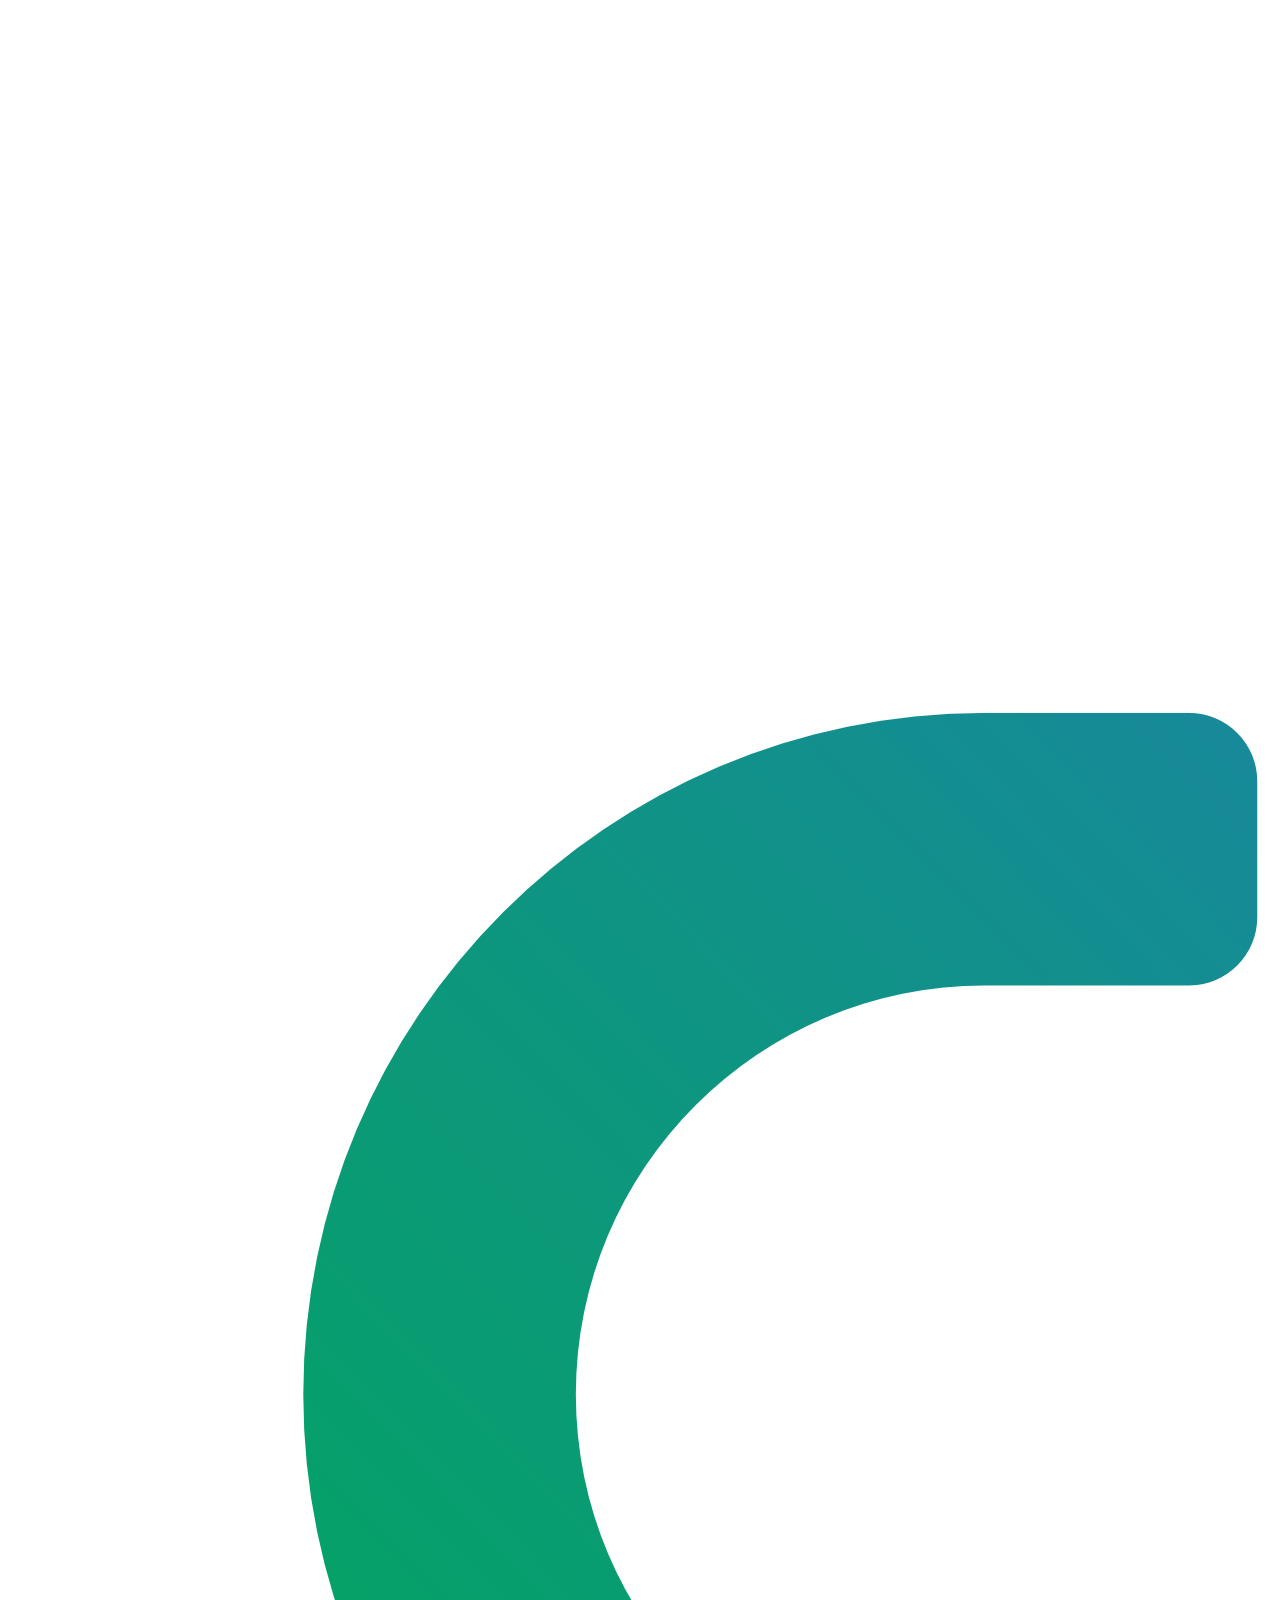
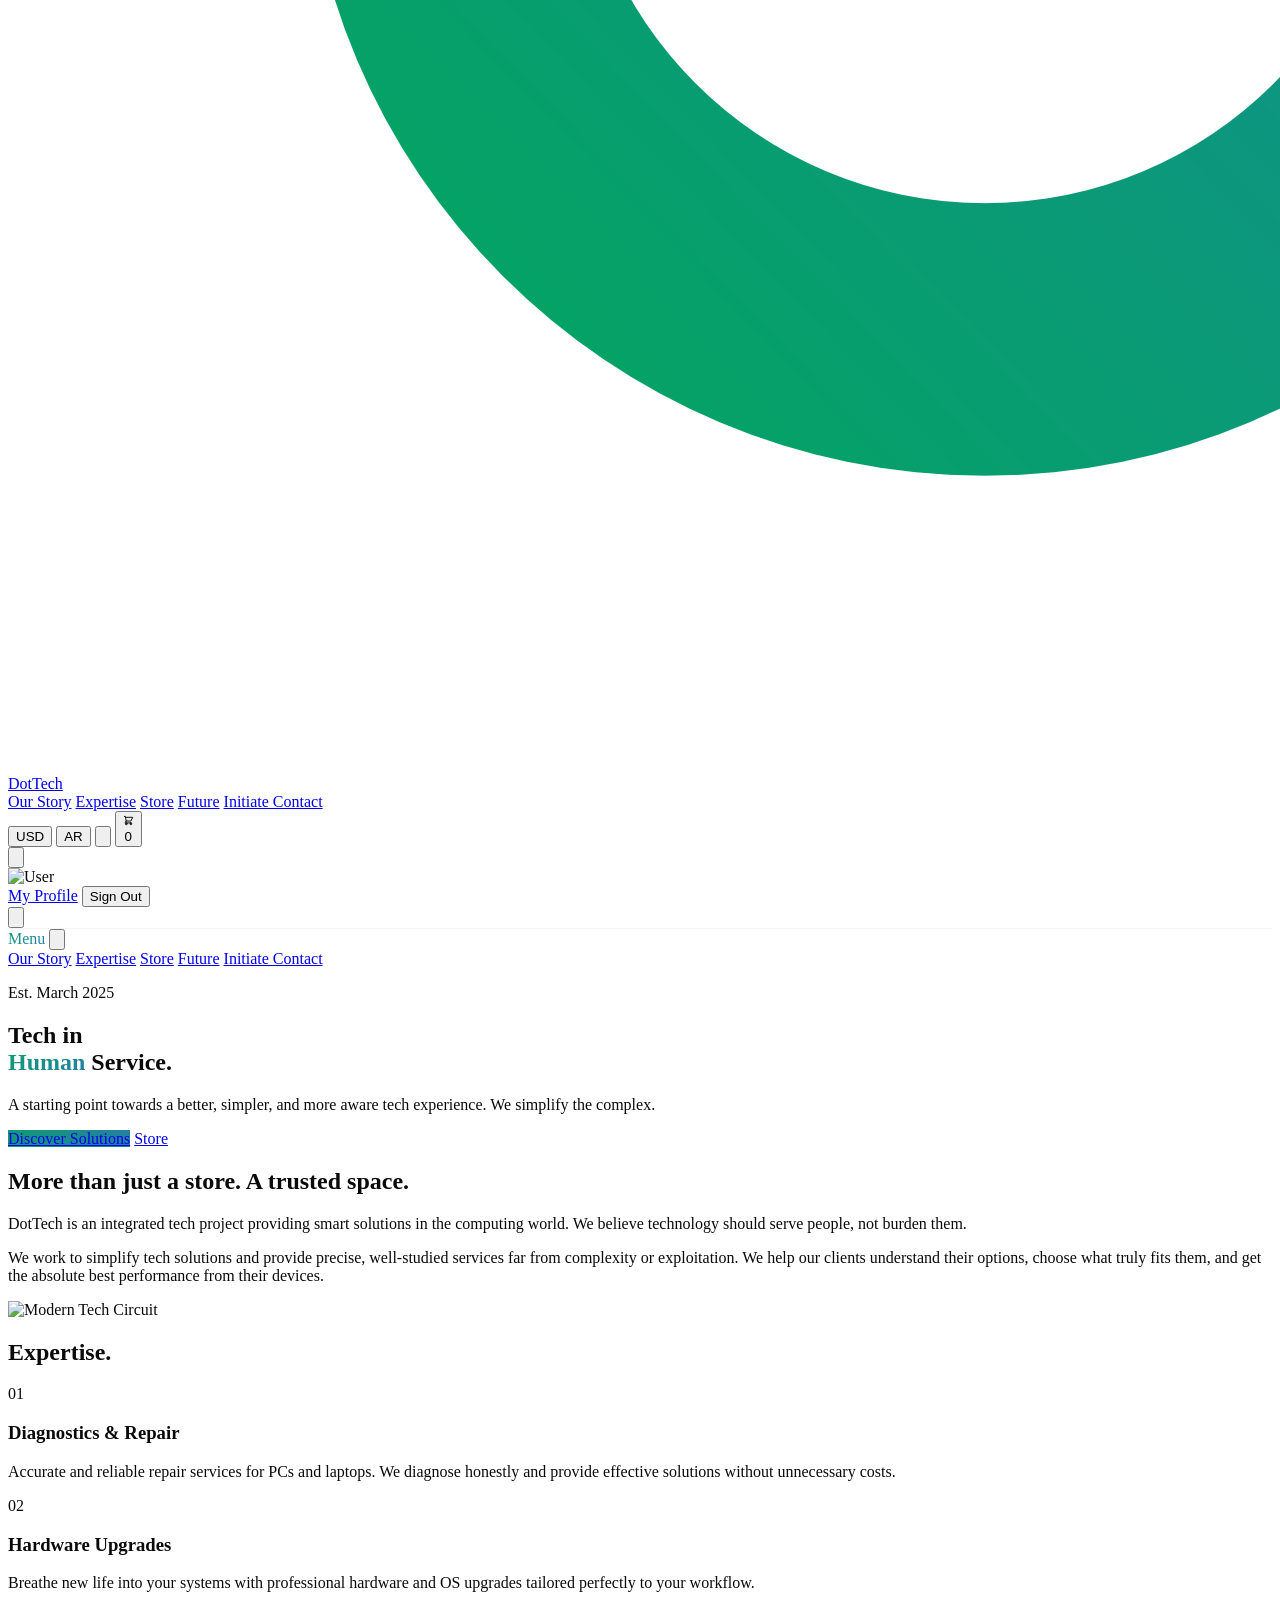
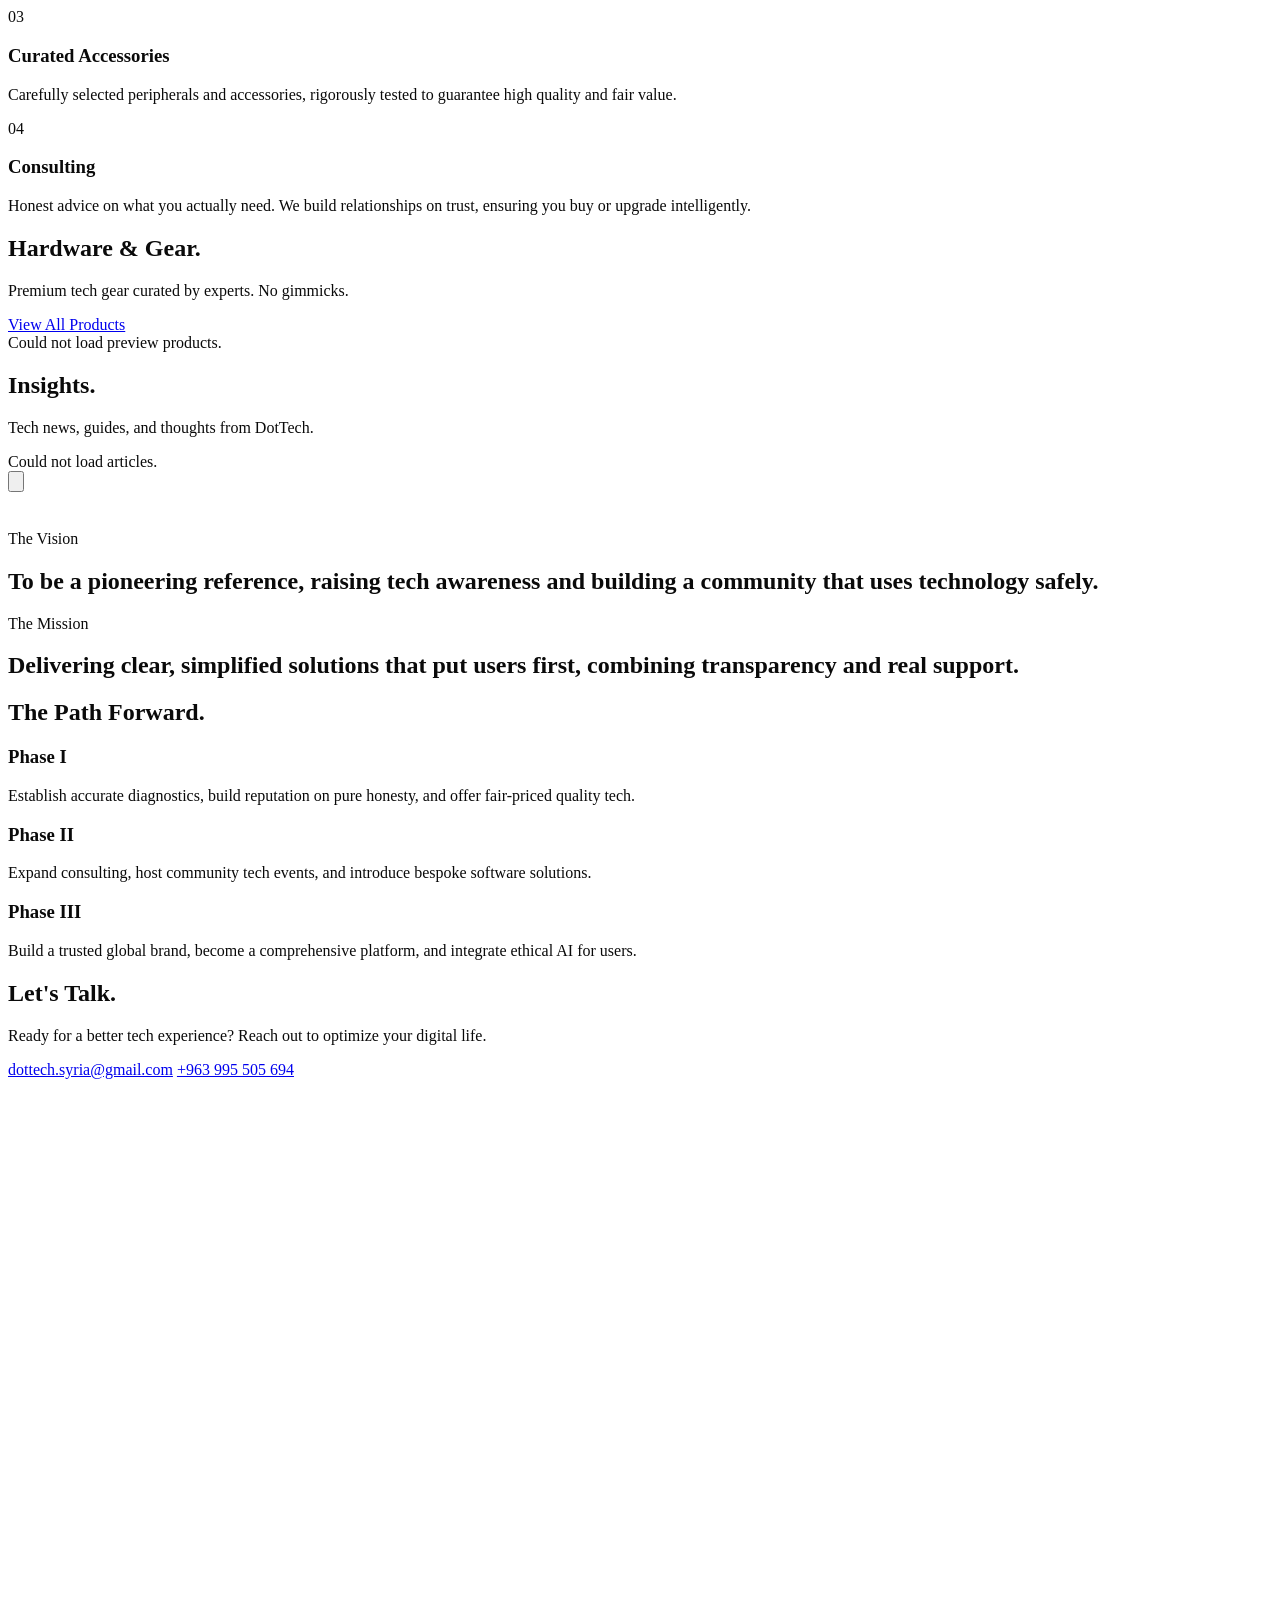
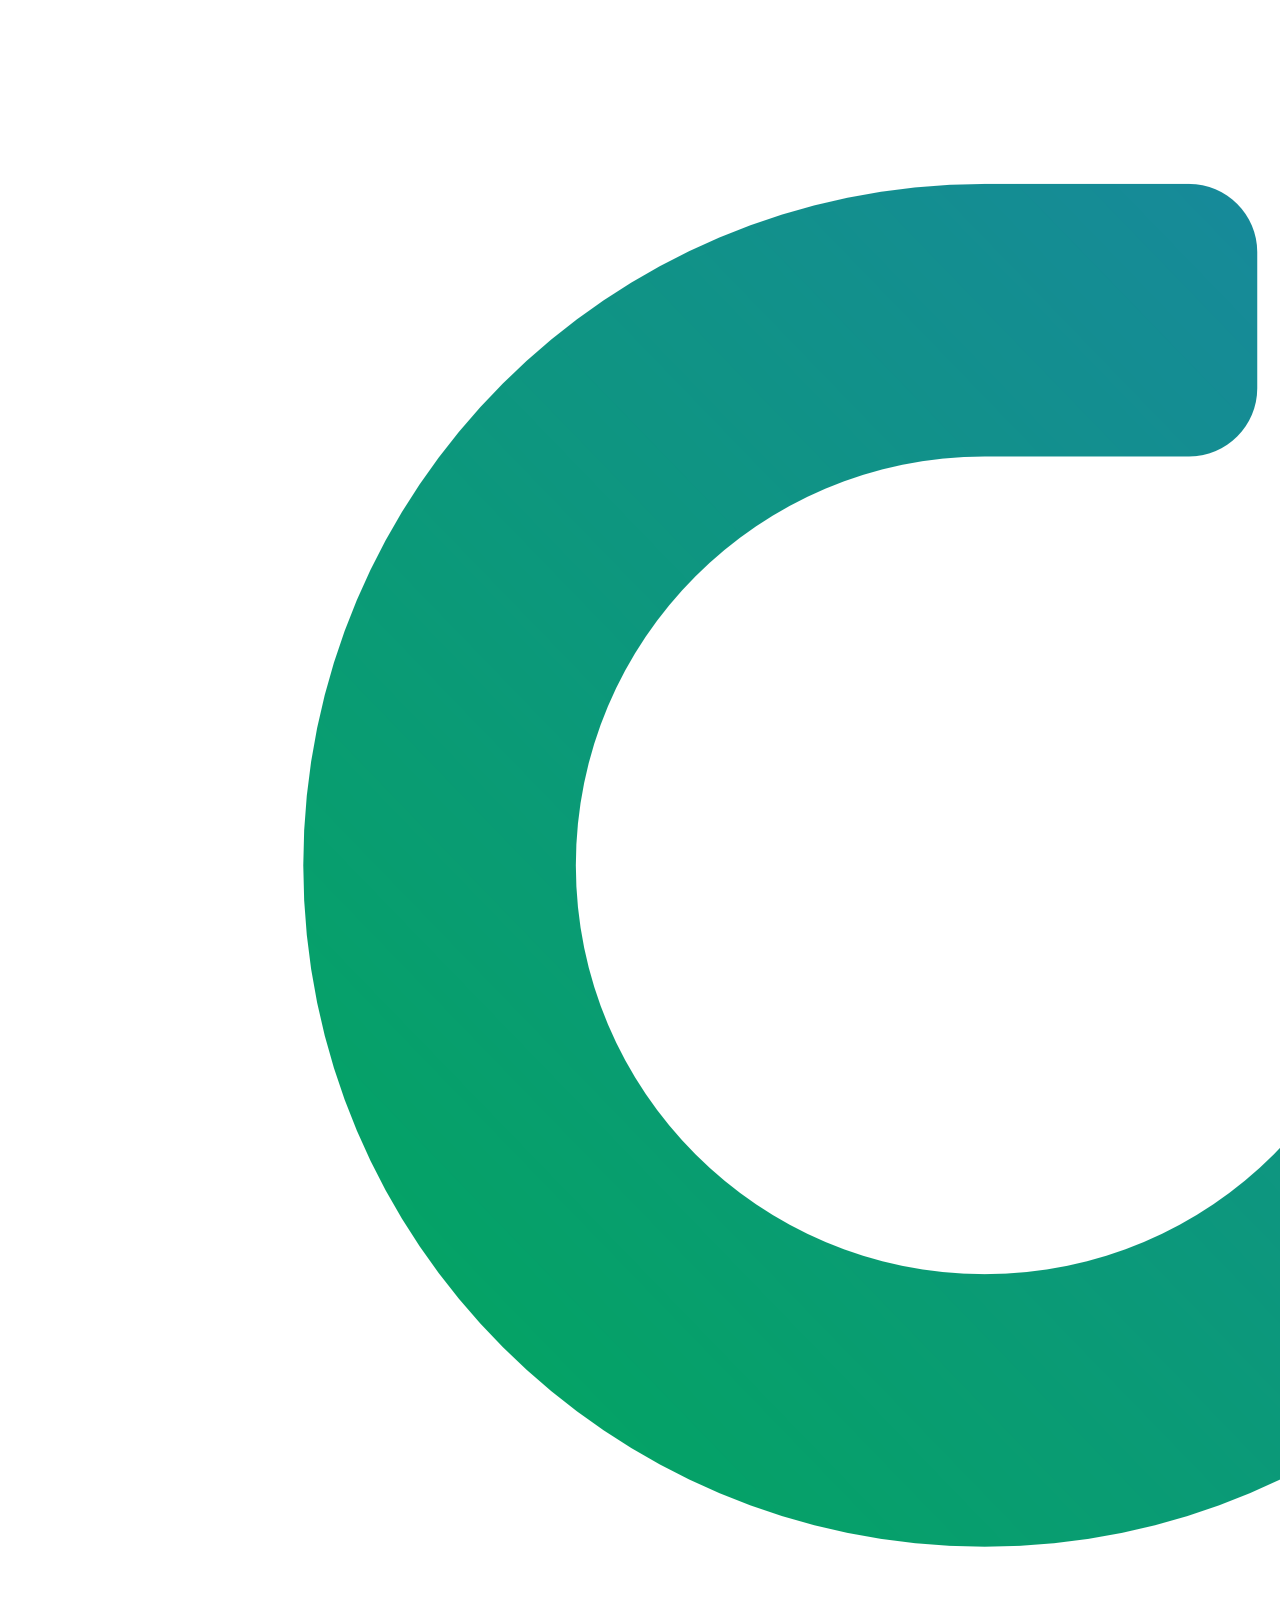
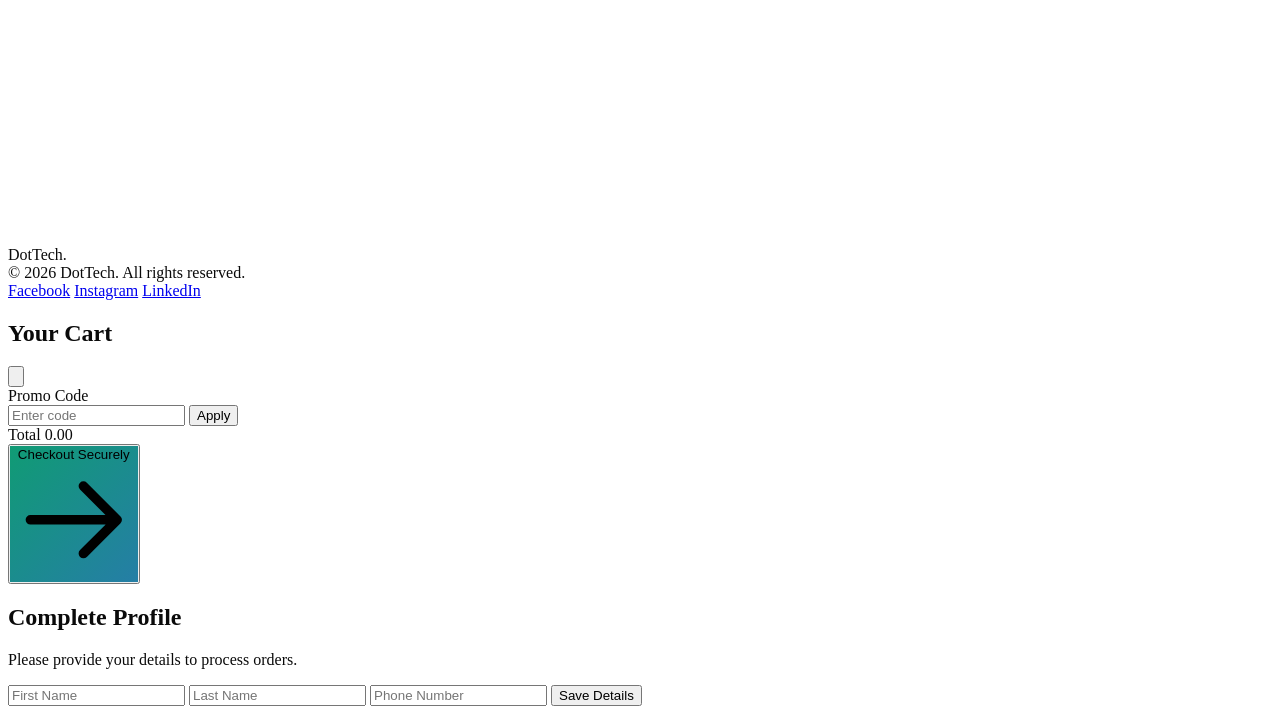
==== commit 8cdaf0cb: "Bug Fixes" ====
--- a/index.html
+++ b/index.html
@@ -1,703 +1,704 @@
-<!DOCTYPE html>
-<html lang="en" dir="ltr" class="scroll-smooth">
-
-<head>
-    <meta charset="UTF-8">
-    <meta name="viewport" content="width=device-width, initial-scale=1.0">
-    <title>DotTech | The Future of Tech</title>
-
-    <link rel="preconnect" href="https://fonts.googleapis.com">
-    <link rel="preconnect" href="https://fonts.gstatic.com" crossorigin>
-    <link
-        href="https://fonts.googleapis.com/css2?family=Inter:wght@300;400;500;600&family=Outfit:wght@200;400;600;800&family=Tajawal:wght@300;400;500;700;800&display=swap"
-        rel="stylesheet">
-
-    <!-- Markdown Parser -->
-    <script src="https://cdn.jsdelivr.net/npm/marked/marked.min.js"></script>
-
-    <!-- Tailwind CSS -->
-    <script src="https://cdn.tailwindcss.com"></script>
-    <script src="tailwind-config.js"></script>
-
-    <link rel="stylesheet" href="common.css">
-</head>
-
-<body class="bg-[#FAFAFA] dark:bg-[#0b0f19]">
-
-    <div id="canvas-container"></div>
-
-    <nav class="fixed w-full top-0 z-50 glass-nav transition-all duration-300">
-        <div class="max-w-screen-2xl mx-auto px-4 sm:px-6 lg:px-12 py-4 flex items-center justify-between">
-            <a href="index.html" class="flex items-center gap-3 group">
-                <img src="./logo.png" alt="DotTech Logo"
-                    class="h-7 sm:h-8 object-contain transition-transform group-hover:scale-105"
-                    onerror="this.outerHTML='<span class=\'font-display font-bold text-2xl tracking-tighter text-gradient\'>DotTech.</span>'">
-            </a>
-
-            <div class="hidden md:flex items-center gap-8 lg:gap-10 font-sans text-sm font-medium tracking-wide">
-                <a href="#about" class="text-gray-900 dark:text-gray-300 hover:text-brand-green transition-colors"
-                    data-i18n="nav_story">Our Story</a>
-                <a href="#services" class="text-gray-900 dark:text-gray-300 hover:text-brand-green transition-colors"
-                    data-i18n="nav_expertise">Expertise</a>
-                <a href="store.html" class="text-gray-900 dark:text-gray-300 hover:text-brand-green transition-colors"
-                    data-i18n="nav_store">Store</a>
-                <a href="#vision" class="text-gray-900 dark:text-gray-300 hover:text-brand-green transition-colors"
-                    data-i18n="nav_future">Future</a>
-                <a href="#contact" class="text-gray-900 dark:text-gray-300 hover:text-brand-green transition-colors"
-                    data-i18n="nav_contact">Initiate Contact</a>
-            </div>
-
-            <div class="flex items-center gap-3 sm:gap-5">
-                <button onclick="toggleCurrency()" id="currency-toggle-btn"
-                    class="font-sans text-xs font-bold tracking-widest uppercase border border-gray-300 dark:border-gray-600 px-3 py-1.5 rounded-full hover:border-brand-green hover:text-brand-green transition-all bg-white dark:bg-gray-800 shadow-sm text-gray-900 dark:text-white">USD</button>
-                <button onclick="toggleLanguage()" id="lang-toggle-btn"
-                    class="font-sans text-xs font-bold tracking-widest uppercase border border-gray-300 dark:border-gray-600 px-3 py-1.5 rounded-full hover:border-brand-green hover:text-brand-green transition-all bg-white dark:bg-gray-800 shadow-sm text-gray-900 dark:text-white">AR</button>
-                <button onclick="toggleDarkMode()"
-                    class="text-gray-900 dark:text-gray-300 hover:text-brand-green transition-colors p-2 rounded-full hover:bg-gray-100 dark:hover:bg-gray-800">
-                    <svg id="theme-icon" class="w-5 h-5" fill="none" stroke="currentColor" viewBox="0 0 24 24">
-                        <path stroke-linecap="round" stroke-linejoin="round" stroke-width="2"
-                            d="M20.354 15.354A9 9 0 018.646 3.646 9.003 9.003 0 0012 21a9.003 9.003 0 008.354-5.646z">
-                        </path>
-                    </svg>
-                </button>
-
-                <button onclick="toggleCart()"
-                    class="relative text-gray-900 dark:text-gray-300 hover:text-brand-green transition-colors group ms-1 sm:ms-2">
-                    <svg class="w-6 h-6 transition-transform group-hover:scale-110" fill="none" stroke="currentColor"
-                        viewBox="0 0 24 24">
-                        <path stroke-linecap="round" stroke-linejoin="round" stroke-width="2"
-                            d="M3 3h2l.4 2M7 13h10l4-8H5.4M7 13L5.4 5M7 13l-2.293 2.293c-.63.63-.184 1.707.707 1.707H17m0 0a2 2 0 100 4 2 2 0 000-4zm-8 2a2 2 0 11-4 0 2 2 0 014 0z">
-                        </path>
-                    </svg>
-                    <span id="cart-badge"
-                        class="absolute -top-1.5 -end-2 bg-brand-green text-white text-[10px] font-bold px-1.5 py-0.5 rounded-full shadow-sm">0</span>
-                </button>
-
-                <div class="relative ps-3 sm:ps-4 ms-1 sm:ms-2 border-s border-gray-200 dark:border-gray-700">
-                    <button id="auth-login-btn" onclick="window.location.href='auth.html'"
-                        class="text-gray-900 dark:text-gray-300 hover:text-brand-green transition-all hover:scale-110 flex items-center">
-                        <svg class="w-6 h-6" fill="none" stroke="currentColor" viewBox="0 0 24 24">
-                            <path stroke-linecap="round" stroke-linejoin="round" stroke-width="2"
-                                d="M16 7a4 4 0 11-8 0 4 4 0 018 0zM12 14a7 7 0 00-7 7h14a7 7 0 00-7-7z"></path>
-                        </svg>
-                    </button>
-                    <div id="user-profile-menu" class="hidden items-center cursor-pointer group"
-                        onclick="toggleUserDropdown()">
-                        <img id="user-avatar" src=""
-                            class="w-8 h-8 rounded-full border border-gray-200 dark:border-gray-700 object-cover shadow-sm"
-                            alt="User">
-                        <div id="user-dropdown"
-                            class="absolute top-12 end-0 bg-white dark:bg-gray-800 border border-gray-100 dark:border-gray-700 rounded-xl shadow-xl py-2 w-48 hidden z-50 transition-all">
-                            <a href="profile.html"
-                                class="block w-full text-start px-4 py-2.5 text-sm text-gray-700 dark:text-gray-300 hover:bg-gray-50 dark:hover:bg-gray-700 hover:text-brand-green transition-colors">My
-                                Profile</a>
-                            <button onclick="window.authAPI.logout()"
-                                class="w-full text-start px-4 py-2.5 text-sm text-red-600 dark:text-red-400 hover:bg-red-50 dark:hover:bg-red-900/20 transition-colors">Sign
-                                Out</button>
-                        </div>
-                    </div>
-                </div>
-
-                <button onclick="toggleMobileMenu()"
-                    class="md:hidden text-gray-900 dark:text-gray-300 hover:text-brand-green transition-colors ps-2">
-                    <svg class="w-6 h-6" fill="none" stroke="currentColor" viewBox="0 0 24 24">
-                        <path stroke-linecap="round" stroke-linejoin="round" stroke-width="2"
-                            d="M4 6h16M4 12h16M4 18h16"></path>
-                    </svg>
-                </button>
-            </div>
-        </div>
-    </nav>
-
-    <!-- Mobile Menu -->
-    <div id="mobile-menu"
-        class="fixed inset-0 bg-white/95 dark:bg-gray-900/95 backdrop-blur-md z-[100] transform translate-x-full rtl:-translate-x-full transition-transform duration-300 flex flex-col hidden">
-        <div class="p-6 flex items-center justify-between border-b border-gray-100 dark:border-gray-800">
-            <span class="font-display font-bold text-2xl text-gradient">Menu</span>
-            <button onclick="toggleMobileMenu()"
-                class="p-2 text-gray-500 hover:text-gray-900 dark:hover:text-white hover:bg-gray-100 dark:hover:bg-gray-800 rounded-full transition-colors"><svg
-                    class="w-6 h-6" fill="none" stroke="currentColor" viewBox="0 0 24 24">
-                    <path stroke-linecap="round" stroke-linejoin="round" stroke-width="2" d="M6 18L18 6M6 6l12 12">
-                    </path>
-                </svg></button>
-        </div>
-        <div class="flex flex-col p-6 gap-6 font-display text-xl">
-            <a href="#about" onclick="toggleMobileMenu()"
-                class="text-gray-900 dark:text-gray-300 hover:text-brand-green" data-i18n="nav_story">Our Story</a>
-            <a href="#services" onclick="toggleMobileMenu()"
-                class="text-gray-900 dark:text-gray-300 hover:text-brand-green" data-i18n="nav_expertise">Expertise</a>
-            <a href="store.html" onclick="toggleMobileMenu()"
-                class="text-gray-900 dark:text-gray-300 hover:text-brand-green" data-i18n="nav_store">Store</a>
-            <a href="#vision" onclick="toggleMobileMenu()"
-                class="text-gray-900 dark:text-gray-300 hover:text-brand-green" data-i18n="nav_future">Future</a>
-            <a href="#contact" onclick="toggleMobileMenu()"
-                class="text-gray-900 dark:text-gray-300 hover:text-brand-green" data-i18n="nav_contact">Initiate
-                Contact</a>
-        </div>
-    </div>
-
-    <section class="relative min-h-screen flex items-center pt-24 pb-12">
-        <div class="max-w-screen-2xl mx-auto px-6 lg:px-12 w-full">
-            <div class="max-w-4xl reveal">
-                <p class="font-sans text-brand-teal tracking-[0.2em] text-sm font-medium uppercase mb-6"
-                    data-i18n="hero_est">Est. March 2025</p>
-                <h1 class="font-display text-5xl md:text-7xl lg:text-[7.5rem] font-semibold leading-[1.1] md:leading-[0.9] tracking-tighter text-gray-900 dark:text-white mb-8"
-                    data-i18n="hero_title">
-                    Tech in <br>
-                    <span class="text-gradient italic font-light">Human</span> Service.
-                </h1>
-                <p class="font-sans text-lg md:text-xl text-gray-500 dark:text-gray-400 max-w-xl font-light leading-relaxed mb-12"
-                    data-i18n="hero_desc">
-                    A starting point towards a better, simpler, and more aware tech experience. We simplify the complex.
-                </p>
-                <div class="flex gap-4 flex-wrap">
-                    <a href="#services"
-                        class="btn-elegant text-white px-8 md:px-10 py-3 md:py-4 rounded-full font-sans text-xs md:text-sm tracking-widest uppercase transition-transform hover:scale-105 inline-block shadow-2xl shadow-brand-green/20"
-                        data-i18n="hero_btn">
-                        Discover Solutions
-                    </a>
-                    <a href="store.html"
-                        class="px-8 md:px-10 py-3 md:py-4 rounded-full font-sans text-xs md:text-sm tracking-widest uppercase transition-all inline-block border border-gray-300 text-gray-800 dark:border-gray-600 dark:text-gray-300 hover:border-gray-800 dark:hover:bg-gray-800 hover:bg-gray-50 bg-white/50 dark:bg-black/50 backdrop-blur-sm"
-                        data-i18n="nav_store">
-                        Store
-                    </a>
-                </div>
-            </div>
-        </div>
-    </section>
-
-    <!-- About Section -->
-    <section id="about"
-        class="py-24 md:py-32 lg:py-40 bg-white/80 dark:bg-[#111827]/80 backdrop-blur-md border-t border-gray-100 dark:border-gray-800">
-        <div class="max-w-screen-2xl mx-auto px-6 lg:px-12">
-            <div class="grid lg:grid-cols-2 gap-12 lg:gap-24 items-center">
-                <div class="reveal">
-                    <h2 class="font-display text-3xl md:text-4xl lg:text-5xl font-semibold tracking-tight mb-6 md:mb-8 text-gray-900 dark:text-white"
-                        data-i18n="about_title">More than just a store. A trusted space.</h2>
-                    <p class="font-sans text-lg md:text-xl text-gray-500 dark:text-gray-400 font-light leading-relaxed mb-6"
-                        data-i18n="about_p1">
-                        DotTech is an integrated tech project providing smart solutions in the computing world. We
-                        believe technology should serve people, not burden them.
-                    </p>
-                    <p class="font-sans text-base md:text-lg text-gray-400 dark:text-gray-500 font-light leading-relaxed"
-                        data-i18n="about_p2">
-                        We work to simplify tech solutions and provide precise, well-studied services far from
-                        complexity or exploitation. We help our clients understand their options, choose what truly fits
-                        them, and get the absolute best performance from their devices.
-                    </p>
-                </div>
-                <div class="reveal delay-100 relative mt-8 lg:mt-0">
-                    <div
-                        class="absolute -right-4 md:-right-6 -bottom-4 md:-bottom-6 w-24 md:w-32 h-24 md:h-32 bg-brand-green/10 rounded-full blur-xl md:blur-2xl">
-                    </div>
-                    <img src="https://images.unsplash.com/photo-1518770660439-4636190af475?q=80&w=2070&auto=format&fit=crop"
-                        alt="Modern Tech Circuit"
-                        class="w-full aspect-[4/3] object-cover rounded-3xl shadow-xl relative z-10 filter grayscale-[20%] hover:grayscale-0 transition-all duration-700">
-                </div>
-            </div>
-        </div>
-    </section>
-
-    <!-- Services Section -->
-    <section id="services" class="py-24 md:py-32 lg:py-40 bg-[#FAFAFA]/90 dark:bg-[#0b0f19]/90 backdrop-blur-md">
-        <div class="max-w-screen-2xl mx-auto px-6 lg:px-12">
-            <div class="mb-16 md:mb-24 reveal">
-                <h2 class="font-display text-4xl md:text-5xl lg:text-7xl font-semibold tracking-tighter text-gray-900 dark:text-white"
-                    data-i18n="srv_title">Expertise.</h2>
-            </div>
-            <div class="border-t border-gray-200 dark:border-gray-800">
-                <div
-                    class="service-row py-8 md:py-12 flex flex-col md:flex-row md:items-center justify-between gap-4 md:gap-6 reveal border-b border-gray-100 dark:border-gray-800 hover:border-brand-green transition-all hover:ps-6">
-                    <div class="flex items-start gap-4 md:gap-8 md:w-1/2">
-                        <span
-                            class="font-display text-xs md:text-sm font-bold tracking-widest text-gray-300 dark:text-gray-600 mt-1 md:mt-2">01</span>
-                        <h3 class="font-display text-2xl md:text-3xl lg:text-4xl font-medium tracking-tight text-gray-900 dark:text-white"
-                            data-i18n="srv_1_t">Diagnostics & Repair</h3>
-                    </div>
-                    <div class="md:w-1/2">
-                        <p class="font-sans text-base md:text-lg text-gray-500 dark:text-gray-400 font-light leading-relaxed"
-                            data-i18n="srv_1_d">Accurate and reliable repair services for PCs and laptops. We diagnose
-                            honestly and provide effective solutions without unnecessary costs.</p>
-                    </div>
-                </div>
-                <div
-                    class="service-row py-8 md:py-12 flex flex-col md:flex-row md:items-center justify-between gap-4 md:gap-6 reveal border-b border-gray-100 dark:border-gray-800 hover:border-brand-green transition-all hover:ps-6">
-                    <div class="flex items-start gap-4 md:gap-8 md:w-1/2">
-                        <span
-                            class="font-display text-xs md:text-sm font-bold tracking-widest text-gray-300 dark:text-gray-600 mt-1 md:mt-2">02</span>
-                        <h3 class="font-display text-2xl md:text-3xl lg:text-4xl font-medium tracking-tight text-gray-900 dark:text-white"
-                            data-i18n="srv_2_t">Hardware Upgrades</h3>
-                    </div>
-                    <div class="md:w-1/2">
-                        <p class="font-sans text-base md:text-lg text-gray-500 dark:text-gray-400 font-light leading-relaxed"
-                            data-i18n="srv_2_d">Breathe new life into your systems with professional hardware and OS
-                            upgrades tailored perfectly to your workflow.</p>
-                    </div>
-                </div>
-                <div
-                    class="service-row py-8 md:py-12 flex flex-col md:flex-row md:items-center justify-between gap-4 md:gap-6 reveal border-b border-gray-100 dark:border-gray-800 hover:border-brand-green transition-all hover:ps-6">
-                    <div class="flex items-start gap-4 md:gap-8 md:w-1/2">
-                        <span
-                            class="font-display text-xs md:text-sm font-bold tracking-widest text-gray-300 dark:text-gray-600 mt-1 md:mt-2">03</span>
-                        <h3 class="font-display text-2xl md:text-3xl lg:text-4xl font-medium tracking-tight text-gray-900 dark:text-white"
-                            data-i18n="srv_3_t">Curated Accessories</h3>
-                    </div>
-                    <div class="md:w-1/2">
-                        <p class="font-sans text-base md:text-lg text-gray-500 dark:text-gray-400 font-light leading-relaxed"
-                            data-i18n="srv_3_d">Carefully selected peripherals and accessories, rigorously tested to
-                            guarantee high quality and fair value.</p>
-                    </div>
-                </div>
-                <div
-                    class="service-row py-8 md:py-12 flex flex-col md:flex-row md:items-center justify-between gap-4 md:gap-6 reveal border-b border-gray-100 dark:border-gray-800 hover:border-brand-green transition-all hover:ps-6">
-                    <div class="flex items-start gap-4 md:gap-8 md:w-1/2">
-                        <span
-                            class="font-display text-xs md:text-sm font-bold tracking-widest text-gray-300 dark:text-gray-600 mt-1 md:mt-2">04</span>
-                        <h3 class="font-display text-2xl md:text-3xl lg:text-4xl font-medium tracking-tight text-gray-900 dark:text-white"
-                            data-i18n="srv_4_t">Consulting</h3>
-                    </div>
-                    <div class="md:w-1/2">
-                        <p class="font-sans text-base md:text-lg text-gray-500 dark:text-gray-400 font-light leading-relaxed"
-                            data-i18n="srv_4_d">Honest advice on what you actually need. We build relationships on
-                            trust, ensuring you buy or upgrade intelligently.</p>
-                    </div>
-                </div>
-            </div>
-        </div>
-    </section>
-
-    <!-- Store Preview Section -->
-    <section
-        class="py-24 md:py-32 lg:py-40 bg-white/80 dark:bg-[#111827]/80 backdrop-blur-md relative border-t border-gray-100 dark:border-gray-800">
-        <div class="max-w-screen-2xl mx-auto px-6 lg:px-12">
-            <div class="flex flex-col md:flex-row md:items-end justify-between mb-16 md:mb-20 reveal gap-4 md:gap-6">
-                <div>
-                    <h2 class="font-display text-4xl md:text-5xl lg:text-7xl font-semibold tracking-tighter text-gray-900 dark:text-white"
-                        data-i18n="store_title">Hardware & Gear.</h2>
-                    <p class="font-sans text-lg md:text-xl text-gray-500 dark:text-gray-400 font-light mt-2 md:mt-4"
-                        data-i18n="store_desc">Premium tech gear curated by experts. No gimmicks.</p>
-                </div>
-                <a href="store.html"
-                    class="font-sans text-sm font-bold tracking-widest uppercase border-b border-gray-900 dark:border-gray-400 pb-1 hover:text-brand-green hover:border-brand-green transition-colors w-fit text-gray-900 dark:text-gray-300"
-                    data-i18n="store_view_all">View All Products</a>
-            </div>
-            <!-- Products Grid -->
-            <div id="preview-store-grid" class="grid grid-cols-1 sm:grid-cols-2 lg:grid-cols-4 gap-6 md:gap-8">
-                <div class="col-span-full text-center py-10 text-gray-400 font-sans">Loading featured products...</div>
-            </div>
-        </div>
-    </section>
-
-    <!-- Articles Preview Section -->
-    <section
-        class="py-24 md:py-32 lg:py-40 bg-[#FAFAFA]/90 dark:bg-[#0b0f19]/90 backdrop-blur-md relative border-t border-gray-100 dark:border-gray-800">
-        <div class="max-w-screen-2xl mx-auto px-6 lg:px-12">
-            <div class="mb-16 md:mb-20 reveal">
-                <h2
-                    class="font-display text-4xl md:text-5xl lg:text-7xl font-semibold tracking-tighter text-gray-900 dark:text-white">
-                    Insights.</h2>
-                <p class="font-sans text-lg md:text-xl text-gray-500 dark:text-gray-400 font-light mt-2 md:mt-4">Tech
-                    news, guides, and thoughts from DotTech.</p>
-            </div>
-            <div id="articles-grid" class="grid grid-cols-1 md:grid-cols-2 lg:grid-cols-3 gap-6 md:gap-8">
-                <div class="col-span-full text-center py-10 text-gray-400 font-sans">Loading articles...</div>
-            </div>
-        </div>
-    </section>
-
-    <!-- Article Modal -->
-    <div id="article-modal"
-        class="fixed inset-0 z-[120] hidden items-center justify-center opacity-0 transition-opacity duration-300 p-4 sm:p-6">
-        <div class="absolute inset-0 bg-black/60 backdrop-blur-sm" onclick="closeArticleModal()"></div>
-        <div class="bg-white dark:bg-gray-900 rounded-3xl w-full max-w-4xl relative z-10 shadow-2xl flex flex-col max-h-[90vh] transform scale-95 transition-transform duration-300 border border-gray-100 dark:border-gray-800"
-            id="article-modal-inner">
-            <button onclick="closeArticleModal()"
-                class="absolute top-4 right-4 z-20 p-2 bg-black/50 text-white rounded-full hover:bg-black/70 transition-colors backdrop-blur-md">
-                <svg class="w-6 h-6" fill="none" stroke="currentColor" viewBox="0 0 24 24">
-                    <path stroke-linecap="round" stroke-linejoin="round" stroke-width="2" d="M6 18L18 6M6 6l12 12">
-                    </path>
-                </svg>
-            </button>
-            <div class="w-full h-48 md:h-64 lg:h-80 shrink-0">
-                <img id="modal-img" src="" class="w-full h-full object-cover rounded-t-3xl">
-            </div>
-            <div class="p-6 sm:p-8 md:p-12 overflow-y-auto custom-scrollbar">
-                <div class="text-brand-green text-xs md:text-sm font-bold tracking-widest uppercase mb-3 md:mb-4"
-                    id="modal-date"></div>
-                <h2 class="font-display text-2xl sm:text-3xl md:text-4xl font-bold mb-6 md:mb-8 text-gray-900 dark:text-white leading-tight"
-                    id="modal-title"></h2>
-                <div id="modal-content"
-                    class="font-sans text-base md:text-lg text-gray-600 dark:text-gray-400 font-light leading-relaxed markdown-body">
-                </div>
-            </div>
-        </div>
-    </div>
-
-    <!-- Vision & Roadmap -->
-    <section id="vision"
-        class="py-24 md:py-32 lg:py-48 bg-white/90 dark:bg-[#111827]/90 backdrop-blur-md overflow-hidden border-t border-gray-100 dark:border-gray-800">
-        <div class="max-w-screen-2xl mx-auto px-6 lg:px-12">
-            <div class="grid md:grid-cols-2 gap-16 md:gap-24">
-                <div class="reveal">
-                    <p class="font-sans text-brand-green tracking-[0.2em] text-xs font-bold uppercase mb-6 md:mb-8"
-                        data-i18n="vis_label">The Vision</p>
-                    <h2 class="font-display text-2xl md:text-3xl lg:text-4xl font-medium tracking-tight leading-tight text-gray-900 dark:text-white"
-                        data-i18n="vis_desc">To be a pioneering reference, raising tech awareness and building a
-                        community that uses technology safely.</h2>
-                </div>
-                <div class="reveal delay-100 relative">
-                    <div
-                        class="absolute -left-6 md:-left-12 -top-6 md:-top-12 w-16 md:w-24 h-16 md:h-24 border border-brand-teal rounded-full opacity-20">
-                    </div>
-                    <p class="font-sans text-brand-blue tracking-[0.2em] text-xs font-bold uppercase mb-6 md:mb-8"
-                        data-i18n="mis_label">The Mission</p>
-                    <h2 class="font-display text-2xl md:text-3xl lg:text-4xl font-medium tracking-tight leading-tight text-gray-900 dark:text-white"
-                        data-i18n="mis_desc">Delivering clear, simplified solutions that put users first, combining
-                        transparency and real support.</h2>
-                </div>
-            </div>
-        </div>
-    </section>
-
-    <!-- Path Forward -->
-    <section class="py-24 md:py-32 lg:py-48 bg-[#050505] text-white">
-        <div class="max-w-screen-xl mx-auto px-6 lg:px-12">
-            <h2 class="font-display text-4xl md:text-5xl lg:text-7xl font-semibold tracking-tighter mb-16 md:mb-24 reveal text-white"
-                data-i18n="road_title">The Path Forward.</h2>
-            <div class="grid md:grid-cols-3 gap-12 md:gap-8 relative">
-                <div
-                    class="hidden md:block absolute top-6 left-0 w-full h-[1px] bg-gradient-to-r from-brand-green via-brand-blue to-transparent opacity-30">
-                </div>
-                <div class="reveal">
-                    <div
-                        class="w-3 h-3 rounded-full bg-brand-green mb-6 md:mb-8 shadow-[0_0_15px_rgba(16,155,116,0.6)]">
-                    </div>
-                    <h3 class="font-display text-xl md:text-2xl font-medium mb-3 md:mb-4" data-i18n="road_p1_t">Phase I
-                    </h3>
-                    <p class="font-sans text-base md:text-lg text-gray-400 font-light leading-relaxed"
-                        data-i18n="road_p1_d">Establish accurate diagnostics, build reputation on pure honesty, and
-                        offer fair-priced quality tech.</p>
-                </div>
-                <div class="reveal delay-100">
-                    <div class="w-3 h-3 rounded-full bg-brand-teal mb-6 md:mb-8 shadow-[0_0_15px_rgba(27,138,152,0.6)]">
-                    </div>
-                    <h3 class="font-display text-xl md:text-2xl font-medium mb-3 md:mb-4" data-i18n="road_p2_t">Phase II
-                    </h3>
-                    <p class="font-sans text-base md:text-lg text-gray-400 font-light leading-relaxed"
-                        data-i18n="road_p2_d">Expand consulting, host community tech events, and introduce bespoke
-                        software solutions.</p>
-                </div>
-                <div class="reveal delay-200">
-                    <div class="w-3 h-3 rounded-full bg-brand-blue mb-6 md:mb-8 shadow-[0_0_15px_rgba(37,126,166,0.6)]">
-                    </div>
-                    <h3 class="font-display text-xl md:text-2xl font-medium mb-3 md:mb-4" data-i18n="road_p3_t">Phase
-                        III</h3>
-                    <p class="font-sans text-base md:text-lg text-gray-400 font-light leading-relaxed"
-                        data-i18n="road_p3_d">Build a trusted global brand, become a comprehensive platform, and
-                        integrate ethical AI for users.</p>
-                </div>
-            </div>
-        </div>
-    </section>
-
-    <!-- Footer / Contact -->
-    <footer id="contact"
-        class="relative bg-white/90 dark:bg-[#0b0f19]/90 backdrop-blur-md pt-24 md:pt-32 pb-12 z-10 border-t border-gray-100 dark:border-gray-800">
-        <div class="max-w-screen-2xl mx-auto px-6 lg:px-12 relative z-10">
-            <div
-                class="flex flex-col lg:flex-row justify-between items-start lg:items-end gap-8 md:gap-12 mb-16 md:mb-24 reveal">
-                <div class="max-w-xl">
-                    <h2 class="font-display text-4xl md:text-5xl lg:text-7xl font-semibold tracking-tighter text-gray-900 dark:text-white mb-4 md:mb-6"
-                        data-i18n="contact_title">Let's Talk.</h2>
-                    <p class="font-sans text-lg md:text-xl text-gray-500 dark:text-gray-400 font-light"
-                        data-i18n="contact_desc">Ready for a better tech experience? Reach out to optimize your digital
-                        life.</p>
-                </div>
-                <div class="flex flex-col gap-4 md:gap-6">
-                    <a href="mailto:dottech.syria@gmail.com"
-                        class="font-display text-2xl sm:text-3xl md:text-4xl lg:text-5xl tracking-tight text-gray-900 dark:text-white hover:text-brand-green dark:hover:text-brand-green transition-colors w-fit border-b-2 border-transparent hover:border-brand-green pb-1 md:pb-2"
-                        style="direction: ltr;">dottech.syria@gmail.com</a>
-                    <a href="tel:+963995505694"
-                        class="font-display text-2xl sm:text-3xl md:text-4xl lg:text-5xl tracking-tight text-gray-900 dark:text-white hover:text-brand-green dark:hover:text-brand-green transition-colors w-fit border-b-2 border-transparent hover:border-brand-green pb-1 md:pb-2"
-                        style="direction: ltr; display: inline-block;">+963 995 505 694</a>
-                </div>
-            </div>
-            <div
-                class="border-t border-gray-200 dark:border-gray-800 pt-8 flex flex-col md:flex-row justify-between items-center gap-6 reveal">
-                <div class="flex items-center gap-2">
-                    <img src="./logo.png" alt="DotTech"
-                        class="h-5 object-contain grayscale opacity-60 hover:grayscale-0 hover:opacity-100 transition-all"
-                        onerror="this.style.display='none'">
-                    <span
-                        class="font-display font-semibold text-gray-900 dark:text-gray-400 tracking-tight">DotTech.</span>
-                </div>
-                <div class="font-sans text-xs md:text-sm text-gray-400" data-i18n="footer_rights">© 2026 DotTech. All
-                    rights reserved.</div>
-                <div class="flex gap-6 md:gap-8 text-xs md:text-sm font-sans font-medium text-gray-500">
-                    <a href="#" class="hover:text-gray-900 dark:hover:text-white transition-colors">Facebook</a>
-                    <a href="#" class="hover:text-gray-900 dark:hover:text-white transition-colors">Instagram</a>
-                    <a href="#" class="hover:text-gray-900 dark:hover:text-white transition-colors">LinkedIn</a>
-                </div>
-            </div>
-        </div>
-    </footer>
-
-    <!-- Cart Drawer -->
-    <div id="cart-drawer"
-        class="fixed inset-y-0 end-0 w-full max-w-[400px] bg-white dark:bg-gray-900 shadow-2xl z-[150] transform translate-x-full rtl:-translate-x-full transition-transform duration-300 flex flex-col border-s border-gray-100 dark:border-gray-800">
-        <div class="p-5 sm:p-6 border-b border-gray-100 dark:border-gray-800 flex items-center justify-between">
-            <h2 class="font-display text-2xl font-bold text-gray-900 dark:text-white">Your Cart</h2>
-            <button onclick="toggleCart()"
-                class="p-2 text-gray-400 hover:text-gray-900 dark:hover:text-white hover:bg-gray-100 dark:hover:bg-gray-800 rounded-full transition-colors">
-                <svg class="w-6 h-6" fill="none" stroke="currentColor" viewBox="0 0 24 24">
-                    <path stroke-linecap="round" stroke-linejoin="round" stroke-width="2" d="M6 18L18 6M6 6l12 12">
-                    </path>
-                </svg>
-            </button>
-        </div>
-
-        <div class="flex-1 overflow-y-auto p-5 sm:p-6 space-y-4 custom-scrollbar" id="cart-items-container">
-            <!-- Items injected by JS -->
-        </div>
-
-        <div class="p-5 sm:p-6 border-t border-gray-100 dark:border-gray-800 bg-gray-50 dark:bg-gray-800/50 mt-auto">
-            <!-- Promo Code System -->
-            <div class="mb-4">
-                <label class="block text-xs font-bold text-gray-500 uppercase tracking-widest mb-2">Promo Code</label>
-                <div class="flex gap-2">
-                    <input type="text" id="promo-input" placeholder="Enter code"
-                        class="flex-1 bg-white dark:bg-gray-800 border border-gray-200 dark:border-gray-700 rounded-xl px-4 py-2 text-sm focus:border-brand-green outline-none uppercase font-bold text-gray-900 dark:text-white transition-colors">
-                    <button id="apply-promo-btn" onclick="window.applyPromo()"
-                        class="bg-gray-900 dark:bg-gray-700 text-white px-4 py-2 rounded-xl text-sm font-bold hover:bg-brand-green transition-colors">Apply</button>
-                </div>
-            </div>
-
-            <div class="flex justify-between items-center font-display font-bold text-xl mb-4 text-gray-900 dark:text-white"
-                id="cart-total-container">
-                <span>Total</span>
-                <span id="cart-total" class="currency-display" data-usd="0">0.00</span>
-            </div>
-            <button onclick="checkout()"
-                class="w-full btn-elegant text-white font-semibold py-3 sm:py-4 rounded-xl shadow-lg hover:-translate-y-0.5 transition-all flex items-center justify-center gap-2 text-sm sm:text-base">
-                Checkout Securely <svg class="w-5 h-5" fill="none" stroke="currentColor" viewBox="0 0 24 24">
-                    <path stroke-linecap="round" stroke-linejoin="round" stroke-width="2" d="M14 5l7 7m0 0l-7 7m7-7H3">
-                    </path>
-                </svg>
-            </button>
-        </div>
-    </div>
-    <div id="cart-backdrop" onclick="toggleCart()"
-        class="fixed inset-0 bg-black/40 backdrop-blur-sm z-[140] hidden opacity-0 transition-opacity duration-300">
-    </div>
-
-    <!-- Profile Modal -->
-    <div id="profile-modal"
-        class="fixed inset-0 z-[200] hidden items-center justify-center opacity-0 transition-opacity duration-300 px-4">
-        <div class="absolute inset-0 bg-black/60 backdrop-blur-sm"></div>
-        <div class="bg-white dark:bg-gray-900 rounded-3xl w-full max-w-md relative z-10 shadow-2xl p-6 sm:p-8 transform scale-95 transition-transform duration-300 border border-gray-100 dark:border-gray-800"
-            id="profile-modal-inner">
-            <h2 class="font-display text-2xl font-bold mb-2 text-gray-900 dark:text-white">Complete Profile</h2>
-            <p class="text-gray-500 text-sm mb-6 font-sans">Please provide your details to process orders.</p>
-            <input type="text" id="prof-fname" placeholder="First Name"
-                class="w-full bg-gray-50 dark:bg-gray-800 border border-gray-200 dark:border-gray-700 rounded-xl px-4 py-3 mb-4 focus:border-brand-green outline-none font-sans text-gray-900 dark:text-white transition-colors">
-            <input type="text" id="prof-lname" placeholder="Last Name"
-                class="w-full bg-gray-50 dark:bg-gray-800 border border-gray-200 dark:border-gray-700 rounded-xl px-4 py-3 mb-4 focus:border-brand-green outline-none font-sans text-gray-900 dark:text-white transition-colors">
-            <input type="tel" id="prof-phone" placeholder="Phone Number"
-                class="w-full bg-gray-50 dark:bg-gray-800 border border-gray-200 dark:border-gray-700 rounded-xl px-4 py-3 mb-6 focus:border-brand-green outline-none font-sans text-gray-900 dark:text-white transition-colors">
-            <button onclick="window.dbAPI.saveProfile()"
-                class="w-full bg-brand-green text-white font-semibold py-3 rounded-xl hover:bg-[#0e8a67] transition-colors font-sans shadow-md">Save
-                Details</button>
-        </div>
-    </div>
-
-    <!-- Toast Notification -->
-    <div id="toast-container" class="fixed bottom-6 end-6 z-[250] flex flex-col gap-3 pointer-events-none"></div>
-
-    <!-- Common JS Logic -->
-    <script src="common.js"></script>
-
-    <!-- Firebase Logic -->
-    <script type="module" src="firebase-init.js"></script>
-
-    <script>
-        async function loadPreviewStore() {
-            try {
-                const allProducts = await window.dbAPI.fetchProducts();
-                const products = allProducts.slice(0, 4);
-
-                const grid = document.getElementById('preview-store-grid');
-                if (products.length === 0) { grid.innerHTML = "<div class='col-span-full text-center text-gray-500 py-10'>No preview items.</div>"; return; }
-
-                const addTxt = translations[currentLang]?.btn_add || 'Add';
-                grid.innerHTML = products.map((p, i) => {
-                    let tags = '';
-                    if (p.subCategory || (p.color && p.color.toLowerCase() !== 'no color')) {
-                        tags = `<div class="flex flex-wrap gap-2 mb-3">`;
-                        if (p.subCategory) tags += `<span class="px-2.5 py-1 bg-gray-100 dark:bg-gray-800 rounded-md text-[10px] uppercase tracking-wider text-gray-700 dark:text-gray-300 font-bold">${p.subCategory}</span>`;
-                        if (p.color && p.color.toLowerCase() !== 'no color') tags += `<span class="px-2.5 py-1 border border-gray-200 dark:border-gray-700 rounded-md text-[10px] uppercase tracking-wider text-gray-500 dark:text-gray-400 font-bold">${p.color}</span>`;
-                        tags += `</div>`;
-                    }
-
-                    let brand = p.company ? `<div class="text-[11px] font-bold text-brand-green uppercase tracking-widest mb-2 flex items-center gap-1.5"><svg class="w-3.5 h-3.5" fill="none" stroke="currentColor" viewBox="0 0 24 24"><path stroke-linecap="round" stroke-linejoin="round" stroke-width="2" d="M19 21V5a2 2 0 00-2-2H7a2 2 0 00-2 2v16m14 0h2m-2 0h-5m-9 0H3m2 0h5M9 7h1m-1 4h1m4-4h1m-1 4h1m-5 10v-5a1 1 0 011-1h2a1 1 0 011 1v5m-4 0h4"></path></svg>${p.company}</div>` : '';
-
-                    let priceHtml = p.oldPriceStr
-                        ? `<div class="flex flex-col items-start"><span class="text-sm font-medium text-gray-400 line-through leading-none mb-1">${formatPrice(parseFloat(p.oldPriceStr.replace(/[^0-9.-]+/g, "")) || 0)}</span><span class="text-2xl font-display font-bold text-red-500 leading-none currency-display" data-usd="${p.priceUSD}">${formatPrice(p.priceUSD)}</span></div>`
-                        : `<span class="text-2xl font-display font-bold text-gray-900 dark:text-white leading-none currency-display" data-usd="${p.priceUSD}">${formatPrice(p.priceUSD)}</span>`;
-
-                    let saleBadge = p.oldPriceStr ? `<div class="absolute top-4 start-4 bg-red-500 text-white text-[10px] font-bold px-3 py-1.5 rounded-full shadow-lg z-10 uppercase tracking-widest animate-pulse">Sale</div>` : '';
-
-                    return `
-                    <div class="product-card flex flex-col h-full group reveal delay-${i * 100}" onclick="window.location.href='product.html?id=${p.id}'" style="cursor:pointer;">
-                        ${saleBadge}
-                        <div class="aspect-[4/3] bg-gray-50 dark:bg-[#111827] relative overflow-hidden p-6 border-b border-gray-100/50 dark:border-gray-800 product-image-container flex items-center justify-center">
-                            <img src="${p.img}" alt="${p.name}" class="max-w-full max-h-full object-contain transition-transform duration-700 group-hover:scale-110" onerror="this.src='https://placehold.co/400x300/f8f9fa/a1a1aa?text=Image+Unavailable'">
-                        </div>
-                        <div class="p-6 flex-1 flex flex-col">
-                            ${brand}${tags}
-                            <h3 class="text-lg md:text-xl font-display font-bold text-gray-900 dark:text-white mb-2 line-clamp-2 leading-tight group-hover:text-brand-green transition-colors">${p.name}</h3>
-                            <p class="text-gray-500 dark:text-gray-400 text-sm mb-6 line-clamp-2 flex-1 font-sans leading-relaxed">${p.desc}</p>
-                            
-                            <div class="flex items-end justify-between mt-auto pt-5 border-t border-gray-100 dark:border-gray-800">
-                                ${priceHtml}
-                                <button onclick="event.stopPropagation(); addToCart('${p.id}', '${p.name.replace(/'/g, "\\'")}', '${p.priceUSD}', '${p.img}')" class="bg-gray-900 dark:bg-white text-white dark:text-gray-900 hover:bg-brand-green dark:hover:bg-brand-green dark:hover:text-white px-4 py-2.5 rounded-xl text-xs font-bold uppercase tracking-wider transition-all duration-300 shadow-md hover:shadow-xl hover:-translate-y-0.5 flex items-center gap-2">
-                                    <svg class="w-4 h-4" fill="none" stroke="currentColor" viewBox="0 0 24 24"><path stroke-linecap="round" stroke-linejoin="round" stroke-width="2" d="M12 4v16m8-8H4"></path></svg>
-                                    ${addTxt}
-                                </button>
-                            </div>
-                        </div>
-                    </div>`;
-                }).join('');
-            } catch (e) { document.getElementById('preview-store-grid').innerHTML = "<div class='col-span-full text-red-500 font-medium text-center py-10'>Could not load preview products.</div>"; }
-        }
-
-        loadPreviewStore();
-
-        let articlesData = [];
-        async function fetchArticles() {
-            try {
-                const allArticles = await window.dbAPI.fetchArticles();
-                articlesData = allArticles.slice(0, 3);
-
-                const grid = document.getElementById('articles-grid');
-                if (articlesData.length === 0) { grid.innerHTML = "<div class='col-span-full text-gray-500 font-medium text-center py-10'>No articles.</div>"; return; }
-
-                grid.innerHTML = articlesData.map((a, i) => `
-                    <div class="group cursor-pointer reveal delay-${i * 100}" onclick="openArticleModal(${a.id})">
-                        <div class="w-full aspect-[4/3] rounded-3xl overflow-hidden mb-6 bg-gray-50 dark:bg-gray-800 border border-gray-100 dark:border-gray-700">
-                            <img src="${a.img}" class="w-full h-full object-cover transition-transform duration-700 group-hover:scale-105" onerror="this.src='https://placehold.co/800x600/eee/999?text=Article'">
-                        </div>
-                        <div class="text-brand-green text-xs font-bold tracking-widest uppercase mb-3">${a.date}</div>
-                        <h3 class="font-display text-2xl font-semibold mb-3 group-hover:text-brand-green transition-colors leading-tight text-gray-900 dark:text-white">${a.title}</h3>
-                        <p class="font-sans text-gray-500 dark:text-gray-400 font-light line-clamp-3 mb-4">${a.excerpt}</p>
-                        <span class="font-sans text-sm font-medium border-b border-gray-900 dark:border-white pb-0.5 group-hover:border-brand-green group-hover:text-brand-green transition-colors text-gray-900 dark:text-white">Read More</span>
-                    </div>`).join('');
-            } catch (e) { document.getElementById('articles-grid').innerHTML = "<div class='col-span-full text-red-500 font-medium text-center py-10'>Could not load articles.</div>"; }
-        }
-
-        fetchArticles();
-
-        window.openArticleModal = function (id) {
-            const a = articlesData.find(x => x.id === id); if (!a) return;
-            document.getElementById('modal-img').src = a.img;
-            document.getElementById('modal-date').textContent = a.date;
-            document.getElementById('modal-title').textContent = a.title;
-            document.getElementById('modal-content').innerHTML = marked.parse(a.content || '');
-
-            const modal = document.getElementById('article-modal'); const inner = document.getElementById('article-modal-inner');
-            modal.classList.remove('hidden'); modal.classList.add('flex');
-            setTimeout(() => { modal.style.opacity = '1'; inner.classList.replace('scale-95', 'scale-100'); }, 10);
-        }
-
-        window.closeArticleModal = function () {
-            const modal = document.getElementById('article-modal'); const inner = document.getElementById('article-modal-inner');
-            modal.style.opacity = '0'; inner.classList.replace('scale-100', 'scale-95');
-            setTimeout(() => { modal.classList.remove('flex'); modal.classList.add('hidden'); }, 300);
-        }
-
-        // Scroll Reveal
-        function reveal() {
-            var reveals = document.querySelectorAll(".reveal");
-            for (var i = 0; i < reveals.length; i++) {
-                var windowHeight = window.innerHeight;
-                var elementTop = reveals[i].getBoundingClientRect().top;
-                var elementVisible = 100;
-                if (elementTop < windowHeight - elementVisible) {
-                    reveals[i].classList.add("active");
-                }
-            }
-        }
-        window.addEventListener("scroll", reveal);
-
-        document.addEventListener("DOMContentLoaded", async () => {
-            document.getElementById('currency-toggle-btn').textContent = window.currentCurrency;
-            applyLanguage(currentLang);
-            
-            // Wait for Firebase to initialize before fetching data
-            const waitForFirebase = () => new Promise(resolve => {
-                if (window.rtdb) resolve();
-                else {
-                    const interval = setInterval(() => {
-                        if (window.rtdb) { clearInterval(interval); resolve(); }
-                    }, 50);
-                }
-            });
-            await waitForFirebase();
-
-            loadPreviewStore();
-            fetchArticles();
-            reveal(); // Trigger on load
-        });
-    </script>
-
-    <script src="https://cdnjs.cloudflare.com/ajax/libs/three.js/r128/three.min.js"></script>
-    <script>
-        window.onload = function () {
-            const container = document.getElementById('canvas-container');
-            const scene = new THREE.Scene();
-            scene.fog = new THREE.Fog(0xffffff, 20, 80);
-            const camera = new THREE.PerspectiveCamera(60, window.innerWidth / window.innerHeight, 0.1, 1000);
-            camera.position.set(0, 15, 30); camera.lookAt(0, 0, 0);
-
-            const renderer = new THREE.WebGLRenderer({ alpha: true, antialias: true });
-            renderer.setSize(window.innerWidth, window.innerHeight);
-            renderer.setPixelRatio(Math.min(window.devicePixelRatio, 2));
-            container.appendChild(renderer.domElement);
-
-            const geometry = new THREE.PlaneGeometry(100, 100, 40, 40);
-            geometry.rotateX(-Math.PI / 2);
-            const material = new THREE.PointsMaterial({ color: 0x1B8A98, size: 0.15, transparent: true, opacity: 0.8 });
-            const particles = new THREE.Points(geometry, material); scene.add(particles);
-
-            const positionAttribute = geometry.getAttribute('position');
-            let mouseX = 0, mouseY = 0; const windowHalfX = window.innerWidth / 2, windowHalfY = window.innerHeight / 2;
-            document.addEventListener('mousemove', (e) => { mouseX = (e.clientX - windowHalfX) * 0.05; mouseY = (e.clientY - windowHalfY) * 0.05; });
-
-            window.updateSpherePosition = function (isRTL) {
-                // Not a sphere anymore, but left hook for future updates
-            };
-
-            window.addEventListener('resize', () => {
-                camera.aspect = window.innerWidth / window.innerHeight;
-                camera.updateProjectionMatrix();
-                renderer.setSize(window.innerWidth, window.innerHeight);
-            });
-
-            const clock = new THREE.Clock();
-            function animate() {
-                requestAnimationFrame(animate);
-                const time = clock.getElapsedTime() * 0.8; const positions = geometry.getAttribute('position');
-                for (let i = 0; i < positionAttribute.count; i++) {
-                    const x = positions.getX(i); const z = positions.getZ(i);
-                    const wave = Math.sin(x * 0.2 + time) * 1.5 + Math.cos(z * 0.2 + time) * 1.5 + Math.sin((x + z) * 0.1 - time) * 2;
-                    positions.setY(i, wave - 5);
-                }
-                positions.needsUpdate = true;
-                camera.position.x += (mouseX - camera.position.x) * 0.05; camera.position.y += (15 + -mouseY - camera.position.y) * 0.05; camera.lookAt(0, 0, 0);
-                particles.rotation.y = Math.sin(time * 0.1) * 0.2; renderer.render(scene, camera);
-            }
-            animate();
-        };
-    </script>
-</body>
-
+<!DOCTYPE html>
+<html lang="en" dir="ltr" class="scroll-smooth">
+
+<head>
+    <meta charset="UTF-8">
+    <meta name="viewport" content="width=device-width, initial-scale=1.0">
+    <title>DotTech | The Future of Tech</title>
+
+    <link rel="preconnect" href="https://fonts.googleapis.com">
+    <link rel="preconnect" href="https://fonts.gstatic.com" crossorigin>
+    <link
+        href="https://fonts.googleapis.com/css2?family=Audiowide&family=Inter:wght@300;400;500;600&family=Outfit:wght@200;400;600;800&family=Tajawal:wght@300;400;500;700;800&display=swap"
+        rel="stylesheet">
+
+    <!-- Markdown Parser -->
+    <script src="https://cdn.jsdelivr.net/npm/marked/marked.min.js"></script>
+
+    <!-- Tailwind CSS -->
+    <script src="https://cdn.tailwindcss.com"></script>
+    <script src="tailwind-config.js"></script>
+
+    <link rel="stylesheet" href="common.css">
+</head>
+
+<body class="bg-[#FAFAFA] dark:bg-[#0b0f19]">
+
+    <div id="canvas-container"></div>
+
+    <nav class="fixed w-full top-0 z-50 glass-nav transition-all duration-300">
+        <div class="max-w-screen-2xl mx-auto px-4 sm:px-6 lg:px-12 py-4 flex items-center justify-between">
+            <a href="index.html" class="flex items-center gap-3 group">
+                <img src="./logo.png" alt="DotTech Logo"
+                    class="h-7 sm:h-8 object-contain transition-transform group-hover:scale-105"
+                    onerror="this.style.display='none'">
+                <span class="font-['Audiowide'] text-xl sm:text-2xl tracking-tight text-gray-900 dark:text-white transition-transform group-hover:scale-105">DotTech</span>
+            </a>
+
+            <div class="hidden md:flex items-center gap-8 lg:gap-10 font-sans text-sm font-medium tracking-wide">
+                <a href="#about" class="text-gray-900 dark:text-gray-300 hover:text-brand-green transition-colors"
+                    data-i18n="nav_story">Our Story</a>
+                <a href="#services" class="text-gray-900 dark:text-gray-300 hover:text-brand-green transition-colors"
+                    data-i18n="nav_expertise">Expertise</a>
+                <a href="store.html" class="text-gray-900 dark:text-gray-300 hover:text-brand-green transition-colors"
+                    data-i18n="nav_store">Store</a>
+                <a href="#vision" class="text-gray-900 dark:text-gray-300 hover:text-brand-green transition-colors"
+                    data-i18n="nav_future">Future</a>
+                <a href="#contact" class="text-gray-900 dark:text-gray-300 hover:text-brand-green transition-colors"
+                    data-i18n="nav_contact">Initiate Contact</a>
+            </div>
+
+            <div class="flex items-center gap-3 sm:gap-5">
+                <button onclick="toggleCurrency()" id="currency-toggle-btn"
+                    class="font-sans text-xs font-bold tracking-widest uppercase border border-gray-300 dark:border-gray-600 px-3 py-1.5 rounded-full hover:border-brand-green hover:text-brand-green transition-all bg-white dark:bg-gray-800 shadow-sm text-gray-900 dark:text-white">USD</button>
+                <button onclick="toggleLanguage()" id="lang-toggle-btn"
+                    class="font-sans text-xs font-bold tracking-widest uppercase border border-gray-300 dark:border-gray-600 px-3 py-1.5 rounded-full hover:border-brand-green hover:text-brand-green transition-all bg-white dark:bg-gray-800 shadow-sm text-gray-900 dark:text-white">AR</button>
+                <button onclick="toggleDarkMode()"
+                    class="text-gray-900 dark:text-gray-300 hover:text-brand-green transition-colors p-2 rounded-full hover:bg-gray-100 dark:hover:bg-gray-800">
+                    <svg id="theme-icon" class="w-5 h-5" fill="none" stroke="currentColor" viewBox="0 0 24 24">
+                        <path stroke-linecap="round" stroke-linejoin="round" stroke-width="2"
+                            d="M20.354 15.354A9 9 0 018.646 3.646 9.003 9.003 0 0012 21a9.003 9.003 0 008.354-5.646z">
+                        </path>
+                    </svg>
+                </button>
+
+                <button onclick="toggleCart()"
+                    class="relative text-gray-900 dark:text-gray-300 hover:text-brand-green transition-colors group ms-1 sm:ms-2">
+                    <svg class="w-6 h-6 transition-transform group-hover:scale-110" fill="none" stroke="currentColor"
+                        viewBox="0 0 24 24">
+                        <path stroke-linecap="round" stroke-linejoin="round" stroke-width="2"
+                            d="M3 3h2l.4 2M7 13h10l4-8H5.4M7 13L5.4 5M7 13l-2.293 2.293c-.63.63-.184 1.707.707 1.707H17m0 0a2 2 0 100 4 2 2 0 000-4zm-8 2a2 2 0 11-4 0 2 2 0 014 0z">
+                        </path>
+                    </svg>
+                    <span id="cart-badge"
+                        class="absolute -top-1.5 -end-2 bg-brand-green text-white text-[10px] font-bold px-1.5 py-0.5 rounded-full shadow-sm">0</span>
+                </button>
+
+                <div class="relative ps-3 sm:ps-4 ms-1 sm:ms-2 border-s border-gray-200 dark:border-gray-700">
+                    <button id="auth-login-btn" onclick="window.location.href='auth.html'"
+                        class="text-gray-900 dark:text-gray-300 hover:text-brand-green transition-all hover:scale-110 flex items-center">
+                        <svg class="w-6 h-6" fill="none" stroke="currentColor" viewBox="0 0 24 24">
+                            <path stroke-linecap="round" stroke-linejoin="round" stroke-width="2"
+                                d="M16 7a4 4 0 11-8 0 4 4 0 018 0zM12 14a7 7 0 00-7 7h14a7 7 0 00-7-7z"></path>
+                        </svg>
+                    </button>
+                    <div id="user-profile-menu" class="hidden items-center cursor-pointer group"
+                        onclick="toggleUserDropdown()">
+                        <img id="user-avatar" src=""
+                            class="w-8 h-8 rounded-full border border-gray-200 dark:border-gray-700 object-cover shadow-sm"
+                            alt="User">
+                        <div id="user-dropdown"
+                            class="absolute top-12 end-0 bg-white dark:bg-gray-800 border border-gray-100 dark:border-gray-700 rounded-xl shadow-xl py-2 w-48 hidden z-50 transition-all">
+                            <a href="profile.html"
+                                class="block w-full text-start px-4 py-2.5 text-sm text-gray-700 dark:text-gray-300 hover:bg-gray-50 dark:hover:bg-gray-700 hover:text-brand-green transition-colors">My
+                                Profile</a>
+                            <button onclick="window.authAPI.logout()"
+                                class="w-full text-start px-4 py-2.5 text-sm text-red-600 dark:text-red-400 hover:bg-red-50 dark:hover:bg-red-900/20 transition-colors">Sign
+                                Out</button>
+                        </div>
+                    </div>
+                </div>
+
+                <button onclick="toggleMobileMenu()"
+                    class="md:hidden text-gray-900 dark:text-gray-300 hover:text-brand-green transition-colors ps-2">
+                    <svg class="w-6 h-6" fill="none" stroke="currentColor" viewBox="0 0 24 24">
+                        <path stroke-linecap="round" stroke-linejoin="round" stroke-width="2"
+                            d="M4 6h16M4 12h16M4 18h16"></path>
+                    </svg>
+                </button>
+            </div>
+        </div>
+    </nav>
+
+    <!-- Mobile Menu -->
+    <div id="mobile-menu"
+        class="fixed inset-0 bg-white/95 dark:bg-gray-900/95 backdrop-blur-md z-[100] transform translate-x-full rtl:-translate-x-full transition-transform duration-300 flex flex-col hidden">
+        <div class="p-6 flex items-center justify-between border-b border-gray-100 dark:border-gray-800">
+            <span class="font-display font-bold text-2xl text-gradient">Menu</span>
+            <button onclick="toggleMobileMenu()"
+                class="p-2 text-gray-500 hover:text-gray-900 dark:hover:text-white hover:bg-gray-100 dark:hover:bg-gray-800 rounded-full transition-colors"><svg
+                    class="w-6 h-6" fill="none" stroke="currentColor" viewBox="0 0 24 24">
+                    <path stroke-linecap="round" stroke-linejoin="round" stroke-width="2" d="M6 18L18 6M6 6l12 12">
+                    </path>
+                </svg></button>
+        </div>
+        <div class="flex flex-col p-6 gap-6 font-display text-xl">
+            <a href="#about" onclick="toggleMobileMenu()"
+                class="text-gray-900 dark:text-gray-300 hover:text-brand-green" data-i18n="nav_story">Our Story</a>
+            <a href="#services" onclick="toggleMobileMenu()"
+                class="text-gray-900 dark:text-gray-300 hover:text-brand-green" data-i18n="nav_expertise">Expertise</a>
+            <a href="store.html" onclick="toggleMobileMenu()"
+                class="text-gray-900 dark:text-gray-300 hover:text-brand-green" data-i18n="nav_store">Store</a>
+            <a href="#vision" onclick="toggleMobileMenu()"
+                class="text-gray-900 dark:text-gray-300 hover:text-brand-green" data-i18n="nav_future">Future</a>
+            <a href="#contact" onclick="toggleMobileMenu()"
+                class="text-gray-900 dark:text-gray-300 hover:text-brand-green" data-i18n="nav_contact">Initiate
+                Contact</a>
+        </div>
+    </div>
+
+    <section class="relative min-h-screen flex items-center pt-24 pb-12">
+        <div class="max-w-screen-2xl mx-auto px-6 lg:px-12 w-full">
+            <div class="max-w-4xl reveal">
+                <p class="font-sans text-brand-teal tracking-[0.2em] text-sm font-medium uppercase mb-6"
+                    data-i18n="hero_est">Est. March 2025</p>
+                <h1 class="font-display text-5xl md:text-7xl lg:text-[7.5rem] font-semibold leading-[1.1] md:leading-[0.9] tracking-tighter text-gray-900 dark:text-white mb-8"
+                    data-i18n="hero_title">
+                    Tech in <br>
+                    <span class="text-gradient italic font-light">Human</span> Service.
+                </h1>
+                <p class="font-sans text-lg md:text-xl text-gray-500 dark:text-gray-400 max-w-xl font-light leading-relaxed mb-12"
+                    data-i18n="hero_desc">
+                    A starting point towards a better, simpler, and more aware tech experience. We simplify the complex.
+                </p>
+                <div class="flex gap-4 flex-wrap">
+                    <a href="#services"
+                        class="btn-elegant text-white px-8 md:px-10 py-3 md:py-4 rounded-full font-sans text-xs md:text-sm tracking-widest uppercase transition-transform hover:scale-105 inline-block shadow-2xl shadow-brand-green/20"
+                        data-i18n="hero_btn">
+                        Discover Solutions
+                    </a>
+                    <a href="store.html"
+                        class="px-8 md:px-10 py-3 md:py-4 rounded-full font-sans text-xs md:text-sm tracking-widest uppercase transition-all inline-block border border-gray-300 text-gray-800 dark:border-gray-600 dark:text-gray-300 hover:border-gray-800 dark:hover:bg-gray-800 hover:bg-gray-50 bg-white/50 dark:bg-black/50 backdrop-blur-sm"
+                        data-i18n="nav_store">
+                        Store
+                    </a>
+                </div>
+            </div>
+        </div>
+    </section>
+
+    <!-- About Section -->
+    <section id="about"
+        class="py-24 md:py-32 lg:py-40 bg-white/80 dark:bg-[#111827]/80 backdrop-blur-md border-t border-gray-100 dark:border-gray-800">
+        <div class="max-w-screen-2xl mx-auto px-6 lg:px-12">
+            <div class="grid lg:grid-cols-2 gap-12 lg:gap-24 items-center">
+                <div class="reveal">
+                    <h2 class="font-display text-3xl md:text-4xl lg:text-5xl font-semibold tracking-tight mb-6 md:mb-8 text-gray-900 dark:text-white"
+                        data-i18n="about_title">More than just a store. A trusted space.</h2>
+                    <p class="font-sans text-lg md:text-xl text-gray-500 dark:text-gray-400 font-light leading-relaxed mb-6"
+                        data-i18n="about_p1">
+                        DotTech is an integrated tech project providing smart solutions in the computing world. We
+                        believe technology should serve people, not burden them.
+                    </p>
+                    <p class="font-sans text-base md:text-lg text-gray-400 dark:text-gray-500 font-light leading-relaxed"
+                        data-i18n="about_p2">
+                        We work to simplify tech solutions and provide precise, well-studied services far from
+                        complexity or exploitation. We help our clients understand their options, choose what truly fits
+                        them, and get the absolute best performance from their devices.
+                    </p>
+                </div>
+                <div class="reveal delay-100 relative mt-8 lg:mt-0">
+                    <div
+                        class="absolute -right-4 md:-right-6 -bottom-4 md:-bottom-6 w-24 md:w-32 h-24 md:h-32 bg-brand-green/10 rounded-full blur-xl md:blur-2xl">
+                    </div>
+                    <img src="https://images.unsplash.com/photo-1518770660439-4636190af475?q=80&w=2070&auto=format&fit=crop"
+                        alt="Modern Tech Circuit"
+                        class="w-full aspect-[4/3] object-cover rounded-3xl shadow-xl relative z-10 filter grayscale-[20%] hover:grayscale-0 transition-all duration-700">
+                </div>
+            </div>
+        </div>
+    </section>
+
+    <!-- Services Section -->
+    <section id="services" class="py-24 md:py-32 lg:py-40 bg-[#FAFAFA]/90 dark:bg-[#0b0f19]/90 backdrop-blur-md">
+        <div class="max-w-screen-2xl mx-auto px-6 lg:px-12">
+            <div class="mb-16 md:mb-24 reveal">
+                <h2 class="font-display text-4xl md:text-5xl lg:text-7xl font-semibold tracking-tighter text-gray-900 dark:text-white"
+                    data-i18n="srv_title">Expertise.</h2>
+            </div>
+            <div class="border-t border-gray-200 dark:border-gray-800">
+                <div
+                    class="service-row py-8 md:py-12 flex flex-col md:flex-row md:items-center justify-between gap-4 md:gap-6 reveal border-b border-gray-100 dark:border-gray-800 hover:border-brand-green transition-all hover:ps-6">
+                    <div class="flex items-start gap-4 md:gap-8 md:w-1/2">
+                        <span
+                            class="font-display text-xs md:text-sm font-bold tracking-widest text-gray-300 dark:text-gray-600 mt-1 md:mt-2">01</span>
+                        <h3 class="font-display text-2xl md:text-3xl lg:text-4xl font-medium tracking-tight text-gray-900 dark:text-white"
+                            data-i18n="srv_1_t">Diagnostics & Repair</h3>
+                    </div>
+                    <div class="md:w-1/2">
+                        <p class="font-sans text-base md:text-lg text-gray-500 dark:text-gray-400 font-light leading-relaxed"
+                            data-i18n="srv_1_d">Accurate and reliable repair services for PCs and laptops. We diagnose
+                            honestly and provide effective solutions without unnecessary costs.</p>
+                    </div>
+                </div>
+                <div
+                    class="service-row py-8 md:py-12 flex flex-col md:flex-row md:items-center justify-between gap-4 md:gap-6 reveal border-b border-gray-100 dark:border-gray-800 hover:border-brand-green transition-all hover:ps-6">
+                    <div class="flex items-start gap-4 md:gap-8 md:w-1/2">
+                        <span
+                            class="font-display text-xs md:text-sm font-bold tracking-widest text-gray-300 dark:text-gray-600 mt-1 md:mt-2">02</span>
+                        <h3 class="font-display text-2xl md:text-3xl lg:text-4xl font-medium tracking-tight text-gray-900 dark:text-white"
+                            data-i18n="srv_2_t">Hardware Upgrades</h3>
+                    </div>
+                    <div class="md:w-1/2">
+                        <p class="font-sans text-base md:text-lg text-gray-500 dark:text-gray-400 font-light leading-relaxed"
+                            data-i18n="srv_2_d">Breathe new life into your systems with professional hardware and OS
+                            upgrades tailored perfectly to your workflow.</p>
+                    </div>
+                </div>
+                <div
+                    class="service-row py-8 md:py-12 flex flex-col md:flex-row md:items-center justify-between gap-4 md:gap-6 reveal border-b border-gray-100 dark:border-gray-800 hover:border-brand-green transition-all hover:ps-6">
+                    <div class="flex items-start gap-4 md:gap-8 md:w-1/2">
+                        <span
+                            class="font-display text-xs md:text-sm font-bold tracking-widest text-gray-300 dark:text-gray-600 mt-1 md:mt-2">03</span>
+                        <h3 class="font-display text-2xl md:text-3xl lg:text-4xl font-medium tracking-tight text-gray-900 dark:text-white"
+                            data-i18n="srv_3_t">Curated Accessories</h3>
+                    </div>
+                    <div class="md:w-1/2">
+                        <p class="font-sans text-base md:text-lg text-gray-500 dark:text-gray-400 font-light leading-relaxed"
+                            data-i18n="srv_3_d">Carefully selected peripherals and accessories, rigorously tested to
+                            guarantee high quality and fair value.</p>
+                    </div>
+                </div>
+                <div
+                    class="service-row py-8 md:py-12 flex flex-col md:flex-row md:items-center justify-between gap-4 md:gap-6 reveal border-b border-gray-100 dark:border-gray-800 hover:border-brand-green transition-all hover:ps-6">
+                    <div class="flex items-start gap-4 md:gap-8 md:w-1/2">
+                        <span
+                            class="font-display text-xs md:text-sm font-bold tracking-widest text-gray-300 dark:text-gray-600 mt-1 md:mt-2">04</span>
+                        <h3 class="font-display text-2xl md:text-3xl lg:text-4xl font-medium tracking-tight text-gray-900 dark:text-white"
+                            data-i18n="srv_4_t">Consulting</h3>
+                    </div>
+                    <div class="md:w-1/2">
+                        <p class="font-sans text-base md:text-lg text-gray-500 dark:text-gray-400 font-light leading-relaxed"
+                            data-i18n="srv_4_d">Honest advice on what you actually need. We build relationships on
+                            trust, ensuring you buy or upgrade intelligently.</p>
+                    </div>
+                </div>
+            </div>
+        </div>
+    </section>
+
+    <!-- Store Preview Section -->
+    <section
+        class="py-24 md:py-32 lg:py-40 bg-white/80 dark:bg-[#111827]/80 backdrop-blur-md relative border-t border-gray-100 dark:border-gray-800">
+        <div class="max-w-screen-2xl mx-auto px-6 lg:px-12">
+            <div class="flex flex-col md:flex-row md:items-end justify-between mb-16 md:mb-20 reveal gap-4 md:gap-6">
+                <div>
+                    <h2 class="font-display text-4xl md:text-5xl lg:text-7xl font-semibold tracking-tighter text-gray-900 dark:text-white"
+                        data-i18n="store_title">Hardware & Gear.</h2>
+                    <p class="font-sans text-lg md:text-xl text-gray-500 dark:text-gray-400 font-light mt-2 md:mt-4"
+                        data-i18n="store_desc">Premium tech gear curated by experts. No gimmicks.</p>
+                </div>
+                <a href="store.html"
+                    class="font-sans text-sm font-bold tracking-widest uppercase border-b border-gray-900 dark:border-gray-400 pb-1 hover:text-brand-green hover:border-brand-green transition-colors w-fit text-gray-900 dark:text-gray-300"
+                    data-i18n="store_view_all">View All Products</a>
+            </div>
+            <!-- Products Grid -->
+            <div id="preview-store-grid" class="grid grid-cols-1 sm:grid-cols-2 lg:grid-cols-4 gap-6 md:gap-8">
+                <div class="col-span-full text-center py-10 text-gray-400 font-sans">Loading featured products...</div>
+            </div>
+        </div>
+    </section>
+
+    <!-- Articles Preview Section -->
+    <section
+        class="py-24 md:py-32 lg:py-40 bg-[#FAFAFA]/90 dark:bg-[#0b0f19]/90 backdrop-blur-md relative border-t border-gray-100 dark:border-gray-800">
+        <div class="max-w-screen-2xl mx-auto px-6 lg:px-12">
+            <div class="mb-16 md:mb-20 reveal">
+                <h2
+                    class="font-display text-4xl md:text-5xl lg:text-7xl font-semibold tracking-tighter text-gray-900 dark:text-white">
+                    Insights.</h2>
+                <p class="font-sans text-lg md:text-xl text-gray-500 dark:text-gray-400 font-light mt-2 md:mt-4">Tech
+                    news, guides, and thoughts from DotTech.</p>
+            </div>
+            <div id="articles-grid" class="grid grid-cols-1 md:grid-cols-2 lg:grid-cols-3 gap-6 md:gap-8">
+                <div class="col-span-full text-center py-10 text-gray-400 font-sans">Loading articles...</div>
+            </div>
+        </div>
+    </section>
+
+    <!-- Article Modal -->
+    <div id="article-modal"
+        class="fixed inset-0 z-[120] hidden items-center justify-center opacity-0 transition-opacity duration-300 p-4 sm:p-6">
+        <div class="absolute inset-0 bg-black/60 backdrop-blur-sm" onclick="closeArticleModal()"></div>
+        <div class="bg-white dark:bg-gray-900 rounded-3xl w-full max-w-4xl relative z-10 shadow-2xl flex flex-col max-h-[90vh] transform scale-95 transition-transform duration-300 border border-gray-100 dark:border-gray-800"
+            id="article-modal-inner">
+            <button onclick="closeArticleModal()"
+                class="absolute top-4 right-4 z-20 p-2 bg-black/50 text-white rounded-full hover:bg-black/70 transition-colors backdrop-blur-md">
+                <svg class="w-6 h-6" fill="none" stroke="currentColor" viewBox="0 0 24 24">
+                    <path stroke-linecap="round" stroke-linejoin="round" stroke-width="2" d="M6 18L18 6M6 6l12 12">
+                    </path>
+                </svg>
+            </button>
+            <div class="w-full h-48 md:h-64 lg:h-80 shrink-0">
+                <img id="modal-img" src="" class="w-full h-full object-cover rounded-t-3xl">
+            </div>
+            <div class="p-6 sm:p-8 md:p-12 overflow-y-auto custom-scrollbar">
+                <div class="text-brand-green text-xs md:text-sm font-bold tracking-widest uppercase mb-3 md:mb-4"
+                    id="modal-date"></div>
+                <h2 class="font-display text-2xl sm:text-3xl md:text-4xl font-bold mb-6 md:mb-8 text-gray-900 dark:text-white leading-tight"
+                    id="modal-title"></h2>
+                <div id="modal-content"
+                    class="font-sans text-base md:text-lg text-gray-600 dark:text-gray-400 font-light leading-relaxed markdown-body">
+                </div>
+            </div>
+        </div>
+    </div>
+
+    <!-- Vision & Roadmap -->
+    <section id="vision"
+        class="py-24 md:py-32 lg:py-48 bg-white/90 dark:bg-[#111827]/90 backdrop-blur-md overflow-hidden border-t border-gray-100 dark:border-gray-800">
+        <div class="max-w-screen-2xl mx-auto px-6 lg:px-12">
+            <div class="grid md:grid-cols-2 gap-16 md:gap-24">
+                <div class="reveal">
+                    <p class="font-sans text-brand-green tracking-[0.2em] text-xs font-bold uppercase mb-6 md:mb-8"
+                        data-i18n="vis_label">The Vision</p>
+                    <h2 class="font-display text-2xl md:text-3xl lg:text-4xl font-medium tracking-tight leading-tight text-gray-900 dark:text-white"
+                        data-i18n="vis_desc">To be a pioneering reference, raising tech awareness and building a
+                        community that uses technology safely.</h2>
+                </div>
+                <div class="reveal delay-100 relative">
+                    <div
+                        class="absolute -left-6 md:-left-12 -top-6 md:-top-12 w-16 md:w-24 h-16 md:h-24 border border-brand-teal rounded-full opacity-20">
+                    </div>
+                    <p class="font-sans text-brand-blue tracking-[0.2em] text-xs font-bold uppercase mb-6 md:mb-8"
+                        data-i18n="mis_label">The Mission</p>
+                    <h2 class="font-display text-2xl md:text-3xl lg:text-4xl font-medium tracking-tight leading-tight text-gray-900 dark:text-white"
+                        data-i18n="mis_desc">Delivering clear, simplified solutions that put users first, combining
+                        transparency and real support.</h2>
+                </div>
+            </div>
+        </div>
+    </section>
+
+    <!-- Path Forward -->
+    <section class="py-24 md:py-32 lg:py-48 bg-[#050505] text-white">
+        <div class="max-w-screen-xl mx-auto px-6 lg:px-12">
+            <h2 class="font-display text-4xl md:text-5xl lg:text-7xl font-semibold tracking-tighter mb-16 md:mb-24 reveal text-white"
+                data-i18n="road_title">The Path Forward.</h2>
+            <div class="grid md:grid-cols-3 gap-12 md:gap-8 relative">
+                <div
+                    class="hidden md:block absolute top-6 left-0 w-full h-[1px] bg-gradient-to-r from-brand-green via-brand-blue to-transparent opacity-30">
+                </div>
+                <div class="reveal">
+                    <div
+                        class="w-3 h-3 rounded-full bg-brand-green mb-6 md:mb-8 shadow-[0_0_15px_rgba(16,155,116,0.6)]">
+                    </div>
+                    <h3 class="font-display text-xl md:text-2xl font-medium mb-3 md:mb-4" data-i18n="road_p1_t">Phase I
+                    </h3>
+                    <p class="font-sans text-base md:text-lg text-gray-400 font-light leading-relaxed"
+                        data-i18n="road_p1_d">Establish accurate diagnostics, build reputation on pure honesty, and
+                        offer fair-priced quality tech.</p>
+                </div>
+                <div class="reveal delay-100">
+                    <div class="w-3 h-3 rounded-full bg-brand-teal mb-6 md:mb-8 shadow-[0_0_15px_rgba(27,138,152,0.6)]">
+                    </div>
+                    <h3 class="font-display text-xl md:text-2xl font-medium mb-3 md:mb-4" data-i18n="road_p2_t">Phase II
+                    </h3>
+                    <p class="font-sans text-base md:text-lg text-gray-400 font-light leading-relaxed"
+                        data-i18n="road_p2_d">Expand consulting, host community tech events, and introduce bespoke
+                        software solutions.</p>
+                </div>
+                <div class="reveal delay-200">
+                    <div class="w-3 h-3 rounded-full bg-brand-blue mb-6 md:mb-8 shadow-[0_0_15px_rgba(37,126,166,0.6)]">
+                    </div>
+                    <h3 class="font-display text-xl md:text-2xl font-medium mb-3 md:mb-4" data-i18n="road_p3_t">Phase
+                        III</h3>
+                    <p class="font-sans text-base md:text-lg text-gray-400 font-light leading-relaxed"
+                        data-i18n="road_p3_d">Build a trusted global brand, become a comprehensive platform, and
+                        integrate ethical AI for users.</p>
+                </div>
+            </div>
+        </div>
+    </section>
+
+    <!-- Footer / Contact -->
+    <footer id="contact"
+        class="relative bg-white/90 dark:bg-[#0b0f19]/90 backdrop-blur-md pt-24 md:pt-32 pb-12 z-10 border-t border-gray-100 dark:border-gray-800">
+        <div class="max-w-screen-2xl mx-auto px-6 lg:px-12 relative z-10">
+            <div
+                class="flex flex-col lg:flex-row justify-between items-start lg:items-end gap-8 md:gap-12 mb-16 md:mb-24 reveal">
+                <div class="max-w-xl">
+                    <h2 class="font-display text-4xl md:text-5xl lg:text-7xl font-semibold tracking-tighter text-gray-900 dark:text-white mb-4 md:mb-6"
+                        data-i18n="contact_title">Let's Talk.</h2>
+                    <p class="font-sans text-lg md:text-xl text-gray-500 dark:text-gray-400 font-light"
+                        data-i18n="contact_desc">Ready for a better tech experience? Reach out to optimize your digital
+                        life.</p>
+                </div>
+                <div class="flex flex-col gap-4 md:gap-6">
+                    <a href="mailto:dottech.syria@gmail.com"
+                        class="font-display text-2xl sm:text-3xl md:text-4xl lg:text-5xl tracking-tight text-gray-900 dark:text-white hover:text-brand-green dark:hover:text-brand-green transition-colors w-fit border-b-2 border-transparent hover:border-brand-green pb-1 md:pb-2"
+                        style="direction: ltr;">dottech.syria@gmail.com</a>
+                    <a href="tel:+963995505694"
+                        class="font-display text-2xl sm:text-3xl md:text-4xl lg:text-5xl tracking-tight text-gray-900 dark:text-white hover:text-brand-green dark:hover:text-brand-green transition-colors w-fit border-b-2 border-transparent hover:border-brand-green pb-1 md:pb-2"
+                        style="direction: ltr; display: inline-block;">+963 995 505 694</a>
+                </div>
+            </div>
+            <div
+                class="border-t border-gray-200 dark:border-gray-800 pt-8 flex flex-col md:flex-row justify-between items-center gap-6 reveal">
+                <div class="flex items-center gap-2">
+                    <img src="./logo.png" alt="DotTech"
+                        class="h-5 object-contain grayscale opacity-60 hover:grayscale-0 hover:opacity-100 transition-all"
+                        onerror="this.style.display='none'">
+                    <span
+                        class="font-display font-semibold text-gray-900 dark:text-gray-400 tracking-tight">DotTech.</span>
+                </div>
+                <div class="font-sans text-xs md:text-sm text-gray-400" data-i18n="footer_rights">© 2026 DotTech. All
+                    rights reserved.</div>
+                <div class="flex gap-6 md:gap-8 text-xs md:text-sm font-sans font-medium text-gray-500">
+                    <a href="#" class="hover:text-gray-900 dark:hover:text-white transition-colors">Facebook</a>
+                    <a href="#" class="hover:text-gray-900 dark:hover:text-white transition-colors">Instagram</a>
+                    <a href="#" class="hover:text-gray-900 dark:hover:text-white transition-colors">LinkedIn</a>
+                </div>
+            </div>
+        </div>
+    </footer>
+
+    <!-- Cart Drawer -->
+    <div id="cart-drawer"
+        class="fixed inset-y-0 end-0 w-full max-w-[400px] bg-white dark:bg-gray-900 shadow-2xl z-[150] transform translate-x-full rtl:-translate-x-full transition-transform duration-300 flex flex-col border-s border-gray-100 dark:border-gray-800">
+        <div class="p-5 sm:p-6 border-b border-gray-100 dark:border-gray-800 flex items-center justify-between">
+            <h2 class="font-display text-2xl font-bold text-gray-900 dark:text-white">Your Cart</h2>
+            <button onclick="toggleCart()"
+                class="p-2 text-gray-400 hover:text-gray-900 dark:hover:text-white hover:bg-gray-100 dark:hover:bg-gray-800 rounded-full transition-colors">
+                <svg class="w-6 h-6" fill="none" stroke="currentColor" viewBox="0 0 24 24">
+                    <path stroke-linecap="round" stroke-linejoin="round" stroke-width="2" d="M6 18L18 6M6 6l12 12">
+                    </path>
+                </svg>
+            </button>
+        </div>
+
+        <div class="flex-1 overflow-y-auto p-5 sm:p-6 space-y-4 custom-scrollbar" id="cart-items-container">
+            <!-- Items injected by JS -->
+        </div>
+
+        <div class="p-5 sm:p-6 border-t border-gray-100 dark:border-gray-800 bg-gray-50 dark:bg-gray-800/50 mt-auto">
+            <!-- Promo Code System -->
+            <div class="mb-4">
+                <label class="block text-xs font-bold text-gray-500 uppercase tracking-widest mb-2">Promo Code</label>
+                <div class="flex gap-2">
+                    <input type="text" id="promo-input" placeholder="Enter code"
+                        class="flex-1 bg-white dark:bg-gray-800 border border-gray-200 dark:border-gray-700 rounded-xl px-4 py-2 text-sm focus:border-brand-green outline-none uppercase font-bold text-gray-900 dark:text-white transition-colors">
+                    <button id="apply-promo-btn" onclick="window.applyPromo()"
+                        class="bg-gray-900 dark:bg-gray-700 text-white px-4 py-2 rounded-xl text-sm font-bold hover:bg-brand-green transition-colors">Apply</button>
+                </div>
+            </div>
+
+            <div class="flex justify-between items-center font-display font-bold text-xl mb-4 text-gray-900 dark:text-white"
+                id="cart-total-container">
+                <span>Total</span>
+                <span id="cart-total" class="currency-display" data-usd="0">0.00</span>
+            </div>
+            <button onclick="checkout()"
+                class="w-full btn-elegant text-white font-semibold py-3 sm:py-4 rounded-xl shadow-lg hover:-translate-y-0.5 transition-all flex items-center justify-center gap-2 text-sm sm:text-base">
+                Checkout Securely <svg class="w-5 h-5" fill="none" stroke="currentColor" viewBox="0 0 24 24">
+                    <path stroke-linecap="round" stroke-linejoin="round" stroke-width="2" d="M14 5l7 7m0 0l-7 7m7-7H3">
+                    </path>
+                </svg>
+            </button>
+        </div>
+    </div>
+    <div id="cart-backdrop" onclick="toggleCart()"
+        class="fixed inset-0 bg-black/40 backdrop-blur-sm z-[140] hidden opacity-0 transition-opacity duration-300">
+    </div>
+
+    <!-- Profile Modal -->
+    <div id="profile-modal"
+        class="fixed inset-0 z-[200] hidden items-center justify-center opacity-0 transition-opacity duration-300 px-4">
+        <div class="absolute inset-0 bg-black/60 backdrop-blur-sm"></div>
+        <div class="bg-white dark:bg-gray-900 rounded-3xl w-full max-w-md relative z-10 shadow-2xl p-6 sm:p-8 transform scale-95 transition-transform duration-300 border border-gray-100 dark:border-gray-800"
+            id="profile-modal-inner">
+            <h2 class="font-display text-2xl font-bold mb-2 text-gray-900 dark:text-white">Complete Profile</h2>
+            <p class="text-gray-500 text-sm mb-6 font-sans">Please provide your details to process orders.</p>
+            <input type="text" id="prof-fname" placeholder="First Name"
+                class="w-full bg-gray-50 dark:bg-gray-800 border border-gray-200 dark:border-gray-700 rounded-xl px-4 py-3 mb-4 focus:border-brand-green outline-none font-sans text-gray-900 dark:text-white transition-colors">
+            <input type="text" id="prof-lname" placeholder="Last Name"
+                class="w-full bg-gray-50 dark:bg-gray-800 border border-gray-200 dark:border-gray-700 rounded-xl px-4 py-3 mb-4 focus:border-brand-green outline-none font-sans text-gray-900 dark:text-white transition-colors">
+            <input type="tel" id="prof-phone" placeholder="Phone Number"
+                class="w-full bg-gray-50 dark:bg-gray-800 border border-gray-200 dark:border-gray-700 rounded-xl px-4 py-3 mb-6 focus:border-brand-green outline-none font-sans text-gray-900 dark:text-white transition-colors">
+            <button onclick="window.dbAPI.saveProfile()"
+                class="w-full bg-brand-green text-white font-semibold py-3 rounded-xl hover:bg-[#0e8a67] transition-colors font-sans shadow-md">Save
+                Details</button>
+        </div>
+    </div>
+
+    <!-- Toast Notification -->
+    <div id="toast-container" class="fixed bottom-6 end-6 z-[250] flex flex-col gap-3 pointer-events-none"></div>
+
+    <!-- Common JS Logic -->
+    <script src="common.js"></script>
+
+    <!-- Firebase Logic -->
+    <script type="module" src="firebase-init.js"></script>
+
+    <script>
+        async function loadPreviewStore() {
+            try {
+                const allProducts = await window.dbAPI.fetchProducts();
+                const products = allProducts.slice(0, 4);
+
+                const grid = document.getElementById('preview-store-grid');
+                if (products.length === 0) { grid.innerHTML = "<div class='col-span-full text-center text-gray-500 py-10'>No preview items.</div>"; return; }
+
+                const addTxt = translations[currentLang]?.btn_add || 'Add';
+                grid.innerHTML = products.map((p, i) => {
+                    let tags = '';
+                    if (p.subCategory || (p.color && p.color.toLowerCase() !== 'no color')) {
+                        tags = `<div class="flex flex-wrap gap-2 mb-3">`;
+                        if (p.subCategory) tags += `<span class="px-2.5 py-1 bg-gray-100 dark:bg-gray-800 rounded-md text-[10px] uppercase tracking-wider text-gray-700 dark:text-gray-300 font-bold">${p.subCategory}</span>`;
+                        if (p.color && p.color.toLowerCase() !== 'no color') tags += `<span class="px-2.5 py-1 border border-gray-200 dark:border-gray-700 rounded-md text-[10px] uppercase tracking-wider text-gray-500 dark:text-gray-400 font-bold">${p.color}</span>`;
+                        tags += `</div>`;
+                    }
+
+                    let brand = p.company ? `<div class="text-[11px] font-bold text-brand-green uppercase tracking-widest mb-2 flex items-center gap-1.5"><svg class="w-3.5 h-3.5" fill="none" stroke="currentColor" viewBox="0 0 24 24"><path stroke-linecap="round" stroke-linejoin="round" stroke-width="2" d="M19 21V5a2 2 0 00-2-2H7a2 2 0 00-2 2v16m14 0h2m-2 0h-5m-9 0H3m2 0h5M9 7h1m-1 4h1m4-4h1m-1 4h1m-5 10v-5a1 1 0 011-1h2a1 1 0 011 1v5m-4 0h4"></path></svg>${p.company}</div>` : '';
+
+                    let priceHtml = p.oldPriceStr
+                        ? `<div class="flex flex-col items-start"><span class="text-sm font-medium text-gray-400 line-through leading-none mb-1">${formatPrice(parseFloat(p.oldPriceStr.replace(/[^0-9.-]+/g, "")) || 0)}</span><span class="text-2xl font-display font-bold text-red-500 leading-none currency-display" data-usd="${p.priceUSD}">${formatPrice(p.priceUSD)}</span></div>`
+                        : `<span class="text-2xl font-display font-bold text-gray-900 dark:text-white leading-none currency-display" data-usd="${p.priceUSD}">${formatPrice(p.priceUSD)}</span>`;
+
+                    let saleBadge = p.oldPriceStr ? `<div class="absolute top-4 start-4 bg-red-500 text-white text-[10px] font-bold px-3 py-1.5 rounded-full shadow-lg z-10 uppercase tracking-widest animate-pulse">Sale</div>` : '';
+
+                    return `
+                    <div class="product-card flex flex-col h-full group reveal delay-${i * 100}" onclick="window.location.href='product.html?id=${p.id}'" style="cursor:pointer;">
+                        ${saleBadge}
+                        <div class="aspect-[4/3] bg-gray-50 dark:bg-[#111827] relative overflow-hidden p-6 border-b border-gray-100/50 dark:border-gray-800 product-image-container flex items-center justify-center">
+                            <img src="${p.img}" alt="${p.name}" class="max-w-full max-h-full object-contain transition-transform duration-700 group-hover:scale-110" onerror="this.src='https://placehold.co/400x300/f8f9fa/a1a1aa?text=Image+Unavailable'">
+                        </div>
+                        <div class="p-6 flex-1 flex flex-col">
+                            ${brand}${tags}
+                            <h3 class="text-lg md:text-xl font-display font-bold text-gray-900 dark:text-white mb-2 line-clamp-2 leading-tight group-hover:text-brand-green transition-colors">${p.name}</h3>
+                            <p class="text-gray-500 dark:text-gray-400 text-sm mb-6 line-clamp-2 flex-1 font-sans leading-relaxed">${p.desc}</p>
+                            
+                            <div class="flex items-end justify-between mt-auto pt-5 border-t border-gray-100 dark:border-gray-800">
+                                ${priceHtml}
+                                <button onclick="event.stopPropagation(); addToCart('${p.id}', '${p.name.replace(/'/g, "\\'")}', '${p.priceUSD}', '${p.img}')" class="bg-gray-900 dark:bg-white text-white dark:text-gray-900 hover:bg-brand-green dark:hover:bg-brand-green dark:hover:text-white px-4 py-2.5 rounded-xl text-xs font-bold uppercase tracking-wider transition-all duration-300 shadow-md hover:shadow-xl hover:-translate-y-0.5 flex items-center gap-2">
+                                    <svg class="w-4 h-4" fill="none" stroke="currentColor" viewBox="0 0 24 24"><path stroke-linecap="round" stroke-linejoin="round" stroke-width="2" d="M12 4v16m8-8H4"></path></svg>
+                                    ${addTxt}
+                                </button>
+                            </div>
+                        </div>
+                    </div>`;
+                }).join('');
+            } catch (e) { document.getElementById('preview-store-grid').innerHTML = "<div class='col-span-full text-red-500 font-medium text-center py-10'>Could not load preview products.</div>"; }
+        }
+
+        loadPreviewStore();
+
+        let articlesData = [];
+        async function fetchArticles() {
+            try {
+                const allArticles = await window.dbAPI.fetchArticles();
+                articlesData = allArticles.slice(0, 3);
+
+                const grid = document.getElementById('articles-grid');
+                if (articlesData.length === 0) { grid.innerHTML = "<div class='col-span-full text-gray-500 font-medium text-center py-10'>No articles.</div>"; return; }
+
+                grid.innerHTML = articlesData.map((a, i) => `
+                    <div class="group cursor-pointer reveal delay-${i * 100}" onclick="openArticleModal(${a.id})">
+                        <div class="w-full aspect-[4/3] rounded-3xl overflow-hidden mb-6 bg-gray-50 dark:bg-gray-800 border border-gray-100 dark:border-gray-700">
+                            <img src="${a.img}" class="w-full h-full object-cover transition-transform duration-700 group-hover:scale-105" onerror="this.src='https://placehold.co/800x600/eee/999?text=Article'">
+                        </div>
+                        <div class="text-brand-green text-xs font-bold tracking-widest uppercase mb-3">${a.date}</div>
+                        <h3 class="font-display text-2xl font-semibold mb-3 group-hover:text-brand-green transition-colors leading-tight text-gray-900 dark:text-white">${a.title}</h3>
+                        <p class="font-sans text-gray-500 dark:text-gray-400 font-light line-clamp-3 mb-4">${a.excerpt}</p>
+                        <span class="font-sans text-sm font-medium border-b border-gray-900 dark:border-white pb-0.5 group-hover:border-brand-green group-hover:text-brand-green transition-colors text-gray-900 dark:text-white">Read More</span>
+                    </div>`).join('');
+            } catch (e) { document.getElementById('articles-grid').innerHTML = "<div class='col-span-full text-red-500 font-medium text-center py-10'>Could not load articles.</div>"; }
+        }
+
+        fetchArticles();
+
+        window.openArticleModal = function (id) {
+            const a = articlesData.find(x => x.id === id); if (!a) return;
+            document.getElementById('modal-img').src = a.img;
+            document.getElementById('modal-date').textContent = a.date;
+            document.getElementById('modal-title').textContent = a.title;
+            document.getElementById('modal-content').innerHTML = marked.parse(a.content || '');
+
+            const modal = document.getElementById('article-modal'); const inner = document.getElementById('article-modal-inner');
+            modal.classList.remove('hidden'); modal.classList.add('flex');
+            setTimeout(() => { modal.style.opacity = '1'; inner.classList.replace('scale-95', 'scale-100'); }, 10);
+        }
+
+        window.closeArticleModal = function () {
+            const modal = document.getElementById('article-modal'); const inner = document.getElementById('article-modal-inner');
+            modal.style.opacity = '0'; inner.classList.replace('scale-100', 'scale-95');
+            setTimeout(() => { modal.classList.remove('flex'); modal.classList.add('hidden'); }, 300);
+        }
+
+        // Scroll Reveal
+        function reveal() {
+            var reveals = document.querySelectorAll(".reveal");
+            for (var i = 0; i < reveals.length; i++) {
+                var windowHeight = window.innerHeight;
+                var elementTop = reveals[i].getBoundingClientRect().top;
+                var elementVisible = 100;
+                if (elementTop < windowHeight - elementVisible) {
+                    reveals[i].classList.add("active");
+                }
+            }
+        }
+        window.addEventListener("scroll", reveal);
+
+        document.addEventListener("DOMContentLoaded", async () => {
+            document.getElementById('currency-toggle-btn').textContent = window.currentCurrency;
+            applyLanguage(currentLang);
+            
+            // Wait for Firebase to initialize before fetching data
+            const waitForFirebase = () => new Promise(resolve => {
+                if (window.rtdb) resolve();
+                else {
+                    const interval = setInterval(() => {
+                        if (window.rtdb) { clearInterval(interval); resolve(); }
+                    }, 50);
+                }
+            });
+            await waitForFirebase();
+
+            loadPreviewStore();
+            fetchArticles();
+            reveal(); // Trigger on load
+        });
+    </script>
+
+    <script src="https://cdnjs.cloudflare.com/ajax/libs/three.js/r128/three.min.js"></script>
+    <script>
+        window.onload = function () {
+            const container = document.getElementById('canvas-container');
+            const scene = new THREE.Scene();
+            scene.fog = new THREE.Fog(0xffffff, 20, 80);
+            const camera = new THREE.PerspectiveCamera(60, window.innerWidth / window.innerHeight, 0.1, 1000);
+            camera.position.set(0, 15, 30); camera.lookAt(0, 0, 0);
+
+            const renderer = new THREE.WebGLRenderer({ alpha: true, antialias: true });
+            renderer.setSize(window.innerWidth, window.innerHeight);
+            renderer.setPixelRatio(Math.min(window.devicePixelRatio, 2));
+            container.appendChild(renderer.domElement);
+
+            const geometry = new THREE.PlaneGeometry(100, 100, 40, 40);
+            geometry.rotateX(-Math.PI / 2);
+            const material = new THREE.PointsMaterial({ color: 0x1B8A98, size: 0.15, transparent: true, opacity: 0.8 });
+            const particles = new THREE.Points(geometry, material); scene.add(particles);
+
+            const positionAttribute = geometry.getAttribute('position');
+            let mouseX = 0, mouseY = 0; const windowHalfX = window.innerWidth / 2, windowHalfY = window.innerHeight / 2;
+            document.addEventListener('mousemove', (e) => { mouseX = (e.clientX - windowHalfX) * 0.05; mouseY = (e.clientY - windowHalfY) * 0.05; });
+
+            window.updateSpherePosition = function (isRTL) {
+                // Not a sphere anymore, but left hook for future updates
+            };
+
+            window.addEventListener('resize', () => {
+                camera.aspect = window.innerWidth / window.innerHeight;
+                camera.updateProjectionMatrix();
+                renderer.setSize(window.innerWidth, window.innerHeight);
+            });
+
+            const clock = new THREE.Clock();
+            function animate() {
+                requestAnimationFrame(animate);
+                const time = clock.getElapsedTime() * 0.8; const positions = geometry.getAttribute('position');
+                for (let i = 0; i < positionAttribute.count; i++) {
+                    const x = positions.getX(i); const z = positions.getZ(i);
+                    const wave = Math.sin(x * 0.2 + time) * 1.5 + Math.cos(z * 0.2 + time) * 1.5 + Math.sin((x + z) * 0.1 - time) * 2;
+                    positions.setY(i, wave - 5);
+                }
+                positions.needsUpdate = true;
+                camera.position.x += (mouseX - camera.position.x) * 0.05; camera.position.y += (15 + -mouseY - camera.position.y) * 0.05; camera.lookAt(0, 0, 0);
+                particles.rotation.y = Math.sin(time * 0.1) * 0.2; renderer.render(scene, camera);
+            }
+            animate();
+        };
+    </script>
+</body>
+
 </html>
--- a/common.css
+++ b/common.css
@@ -25,6 +25,7 @@
 
 /* Arabic Font Enforcement */
 html[dir="rtl"] body, html[dir="rtl"] .font-display, html[dir="rtl"] .font-sans { font-family: 'Tajawal', sans-serif !important; }
+.font-audiowide { font-family: 'Audiowide', cursive; }
 
 ::selection { background-color: rgba(16, 155, 116, 0.2); color: #109B74; }
 
